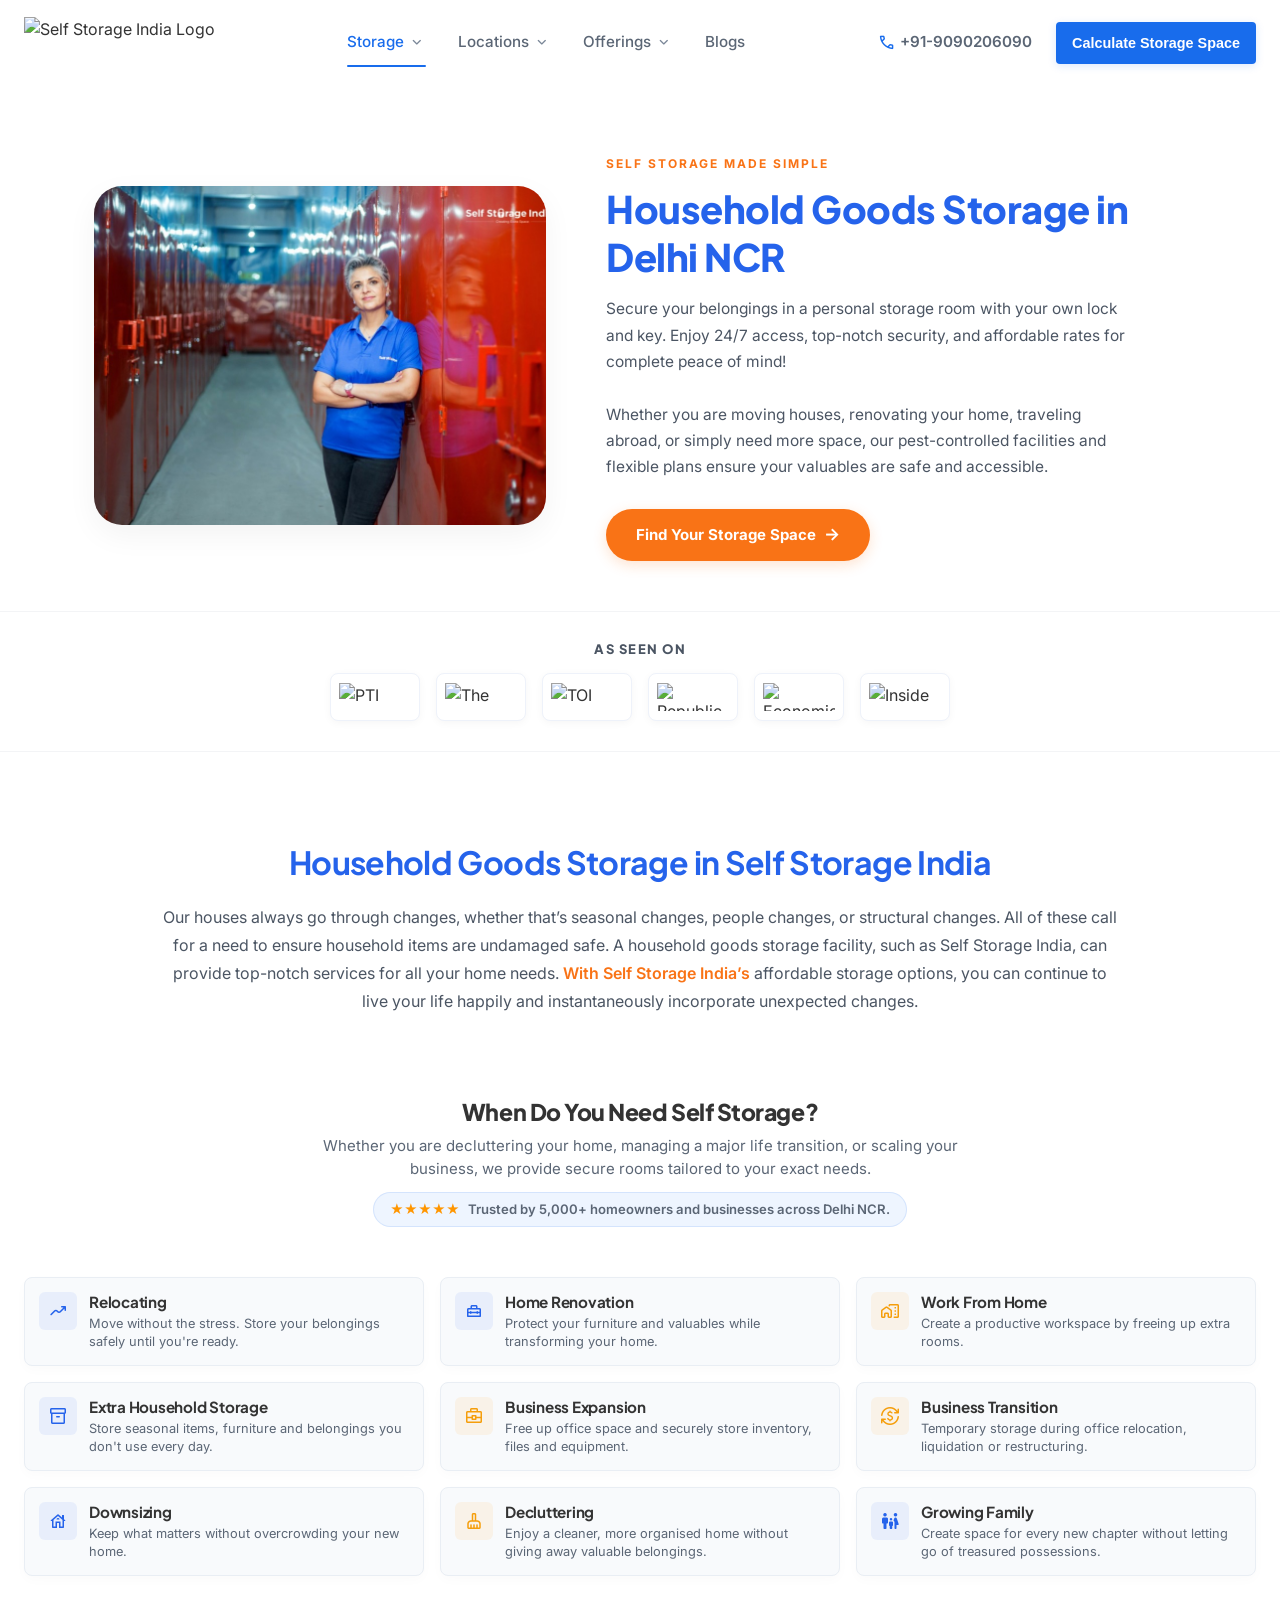
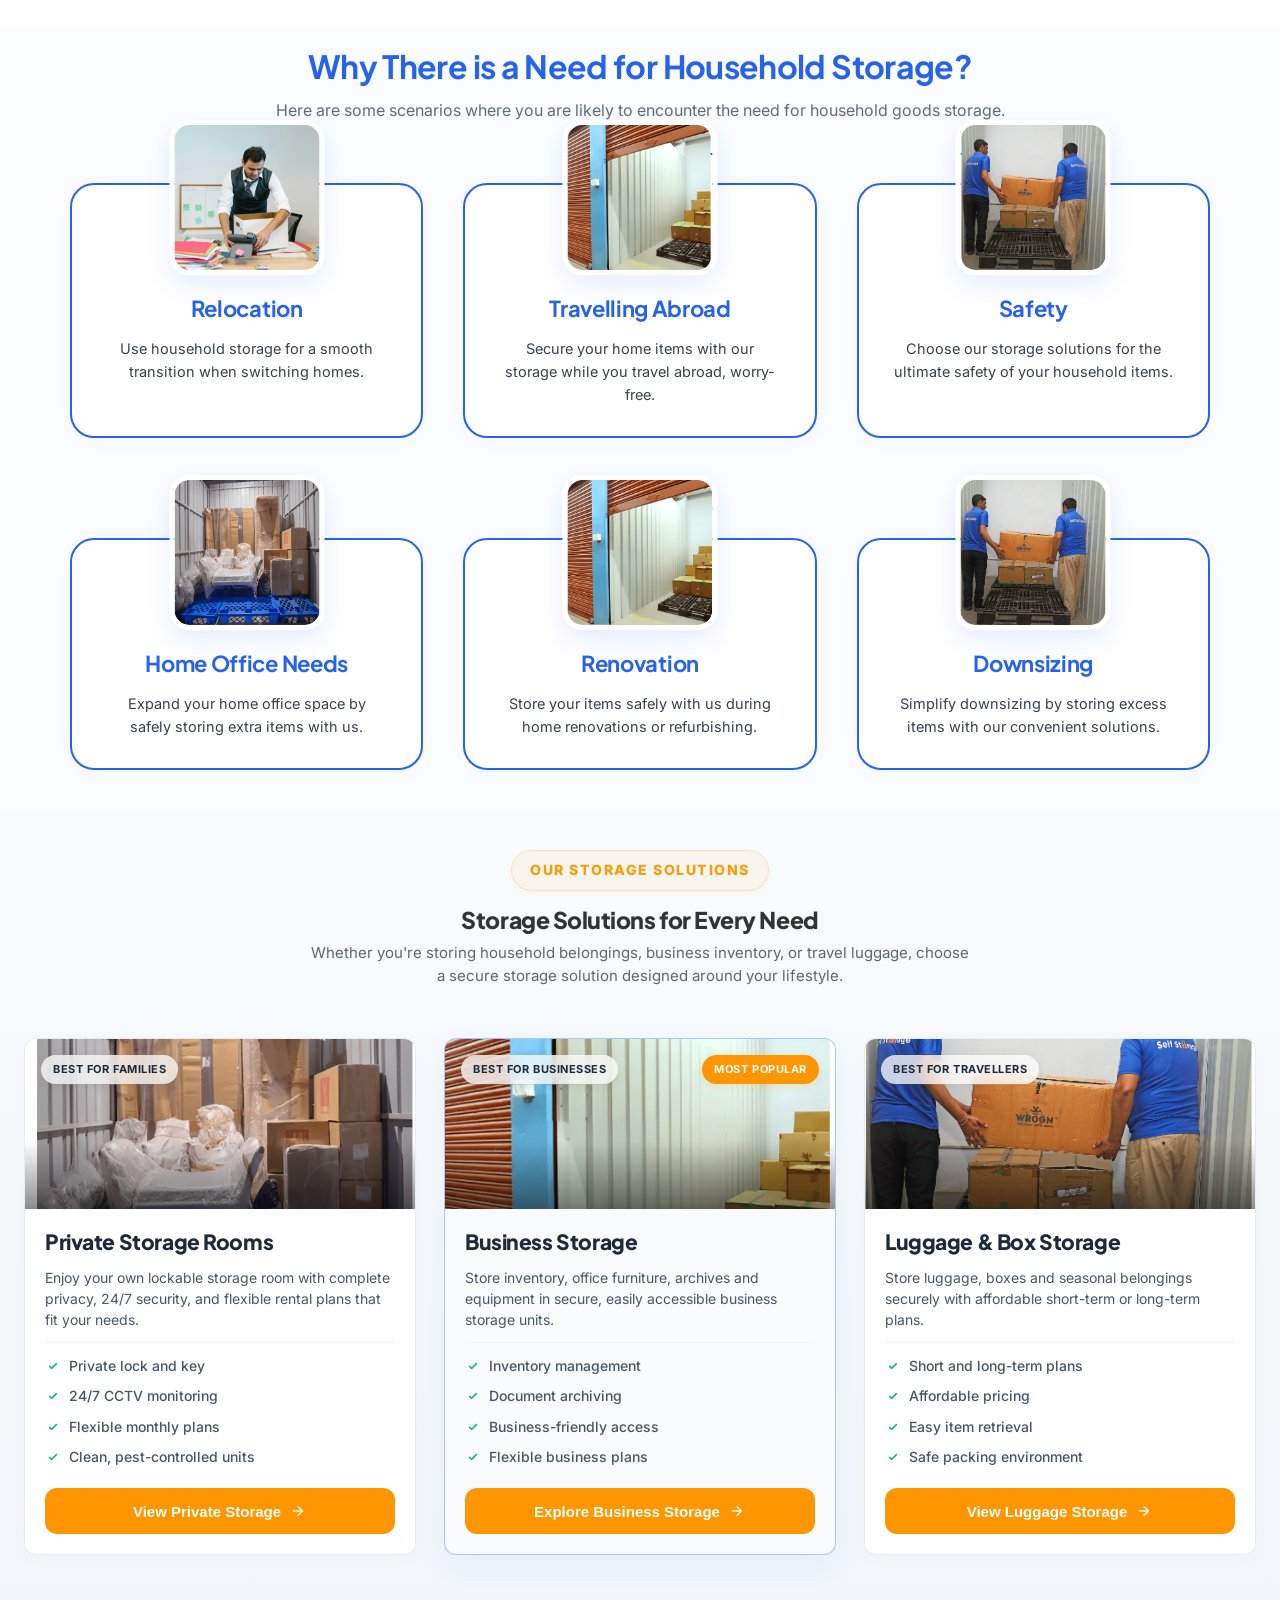
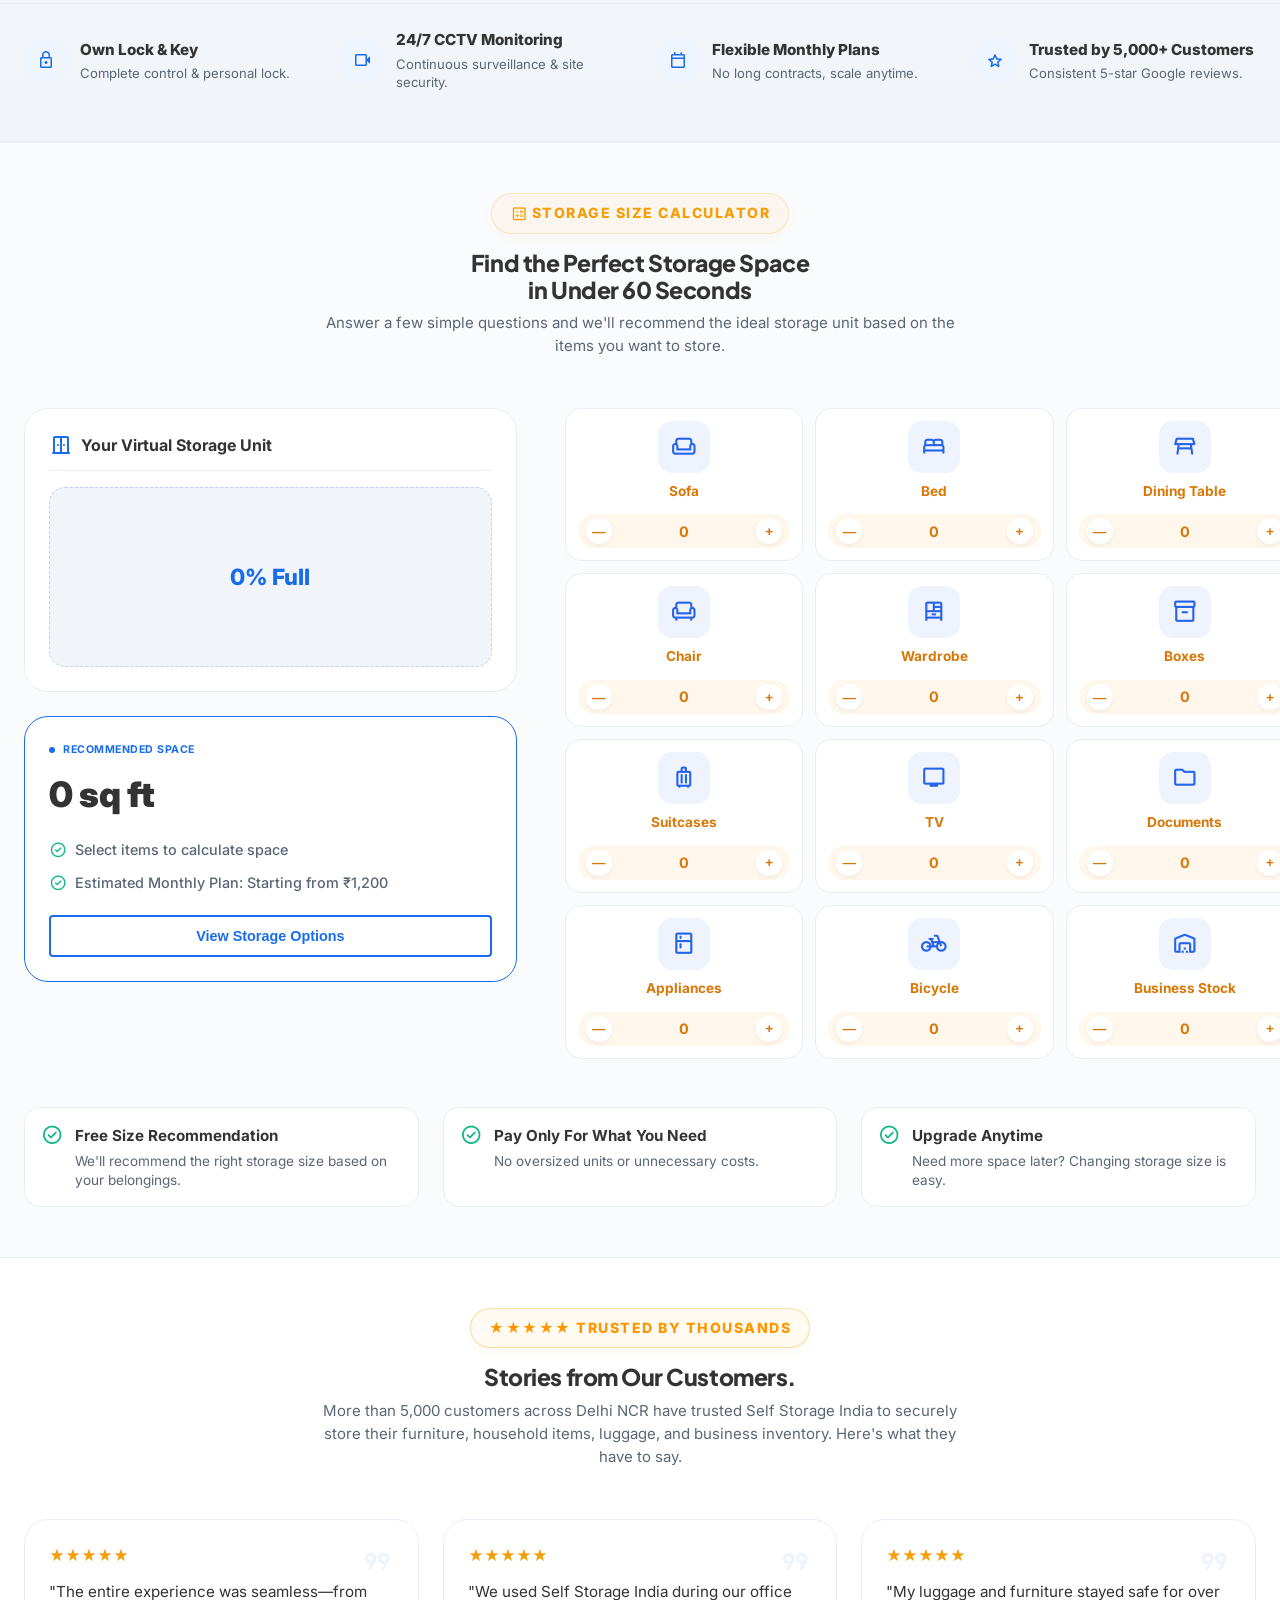
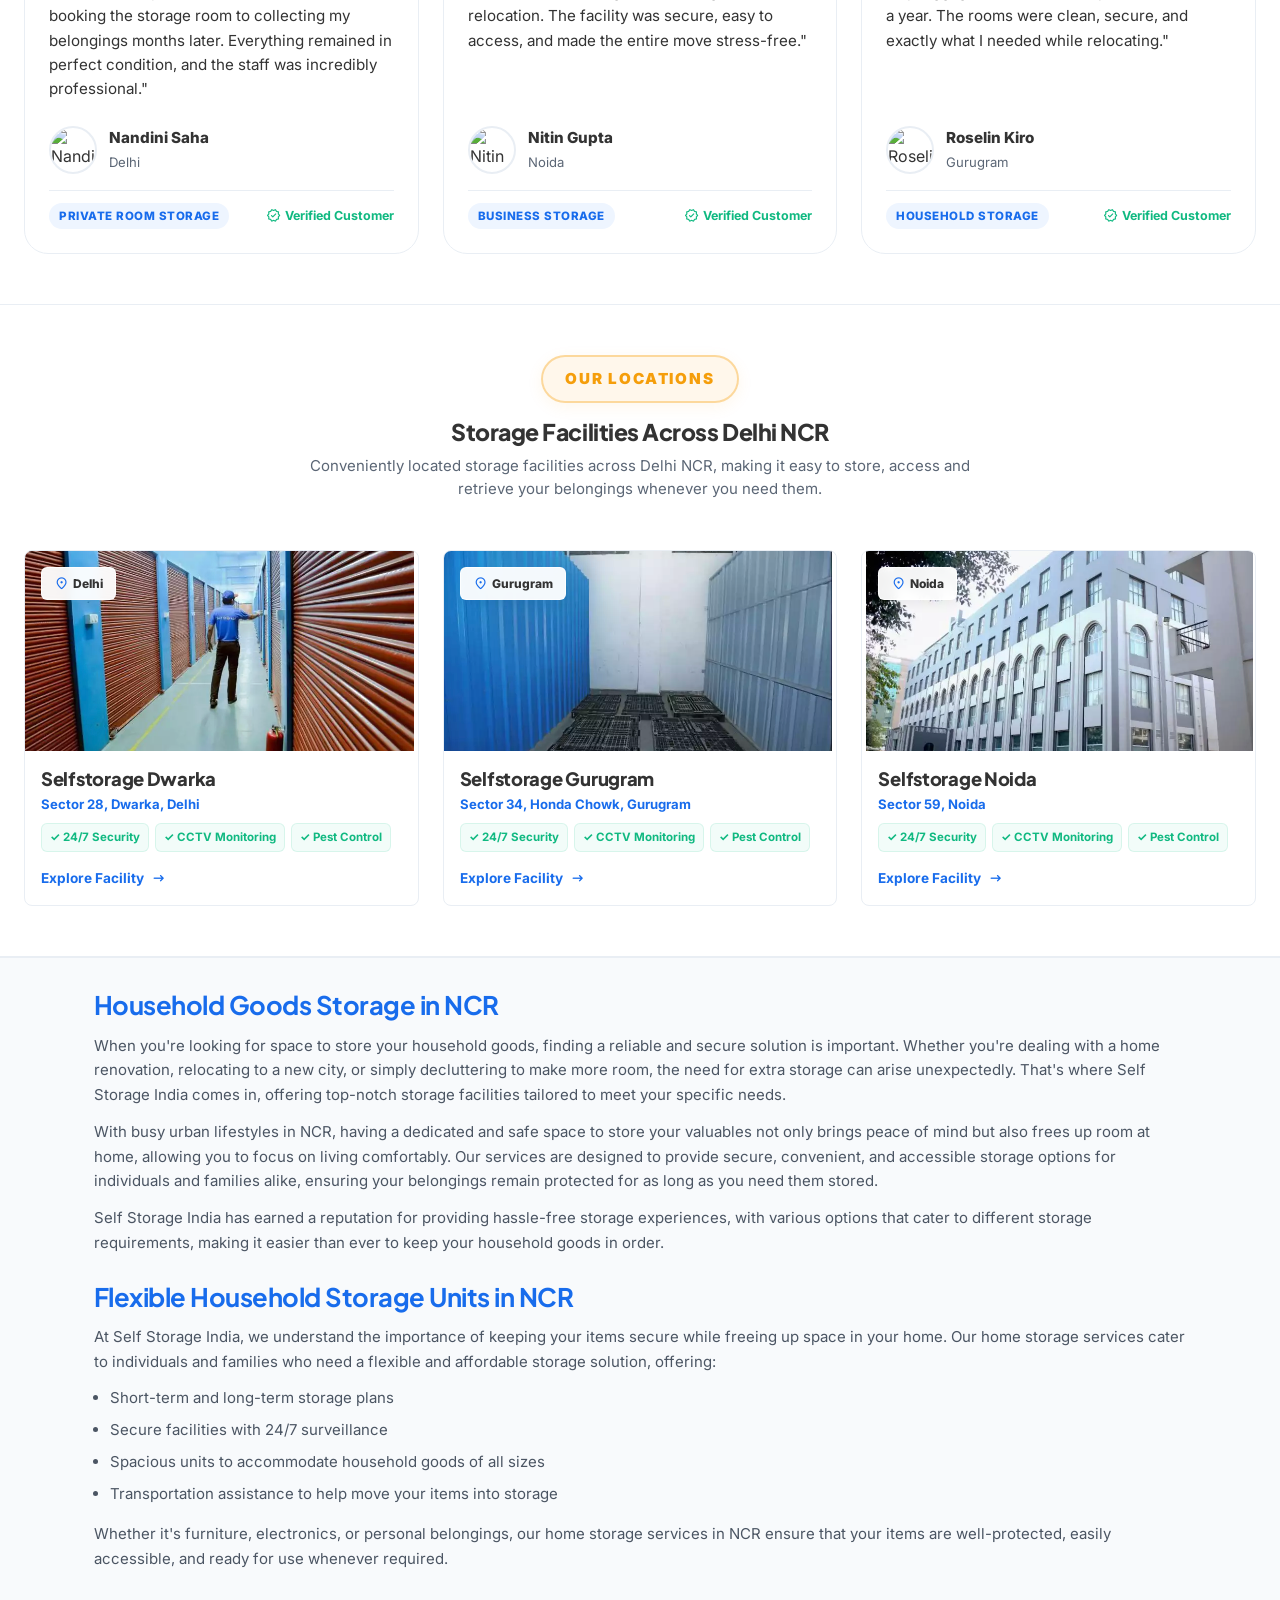
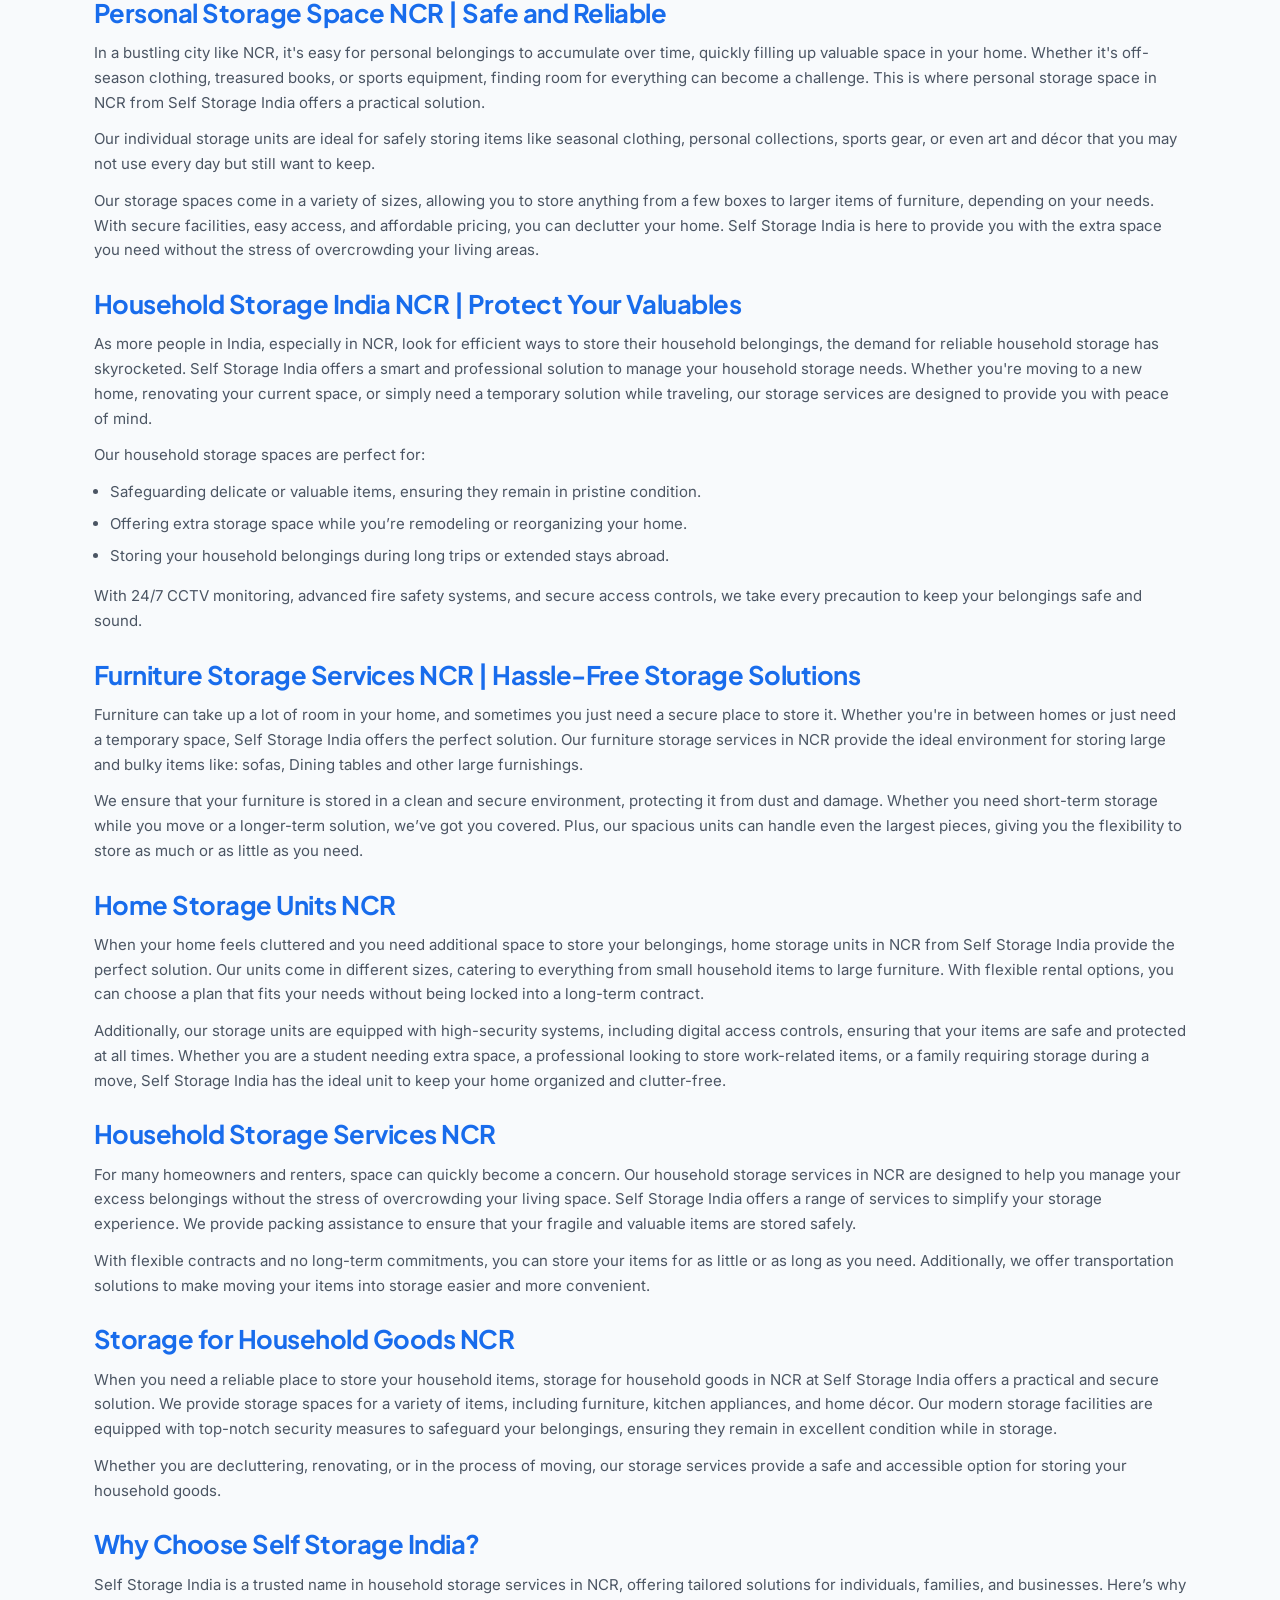
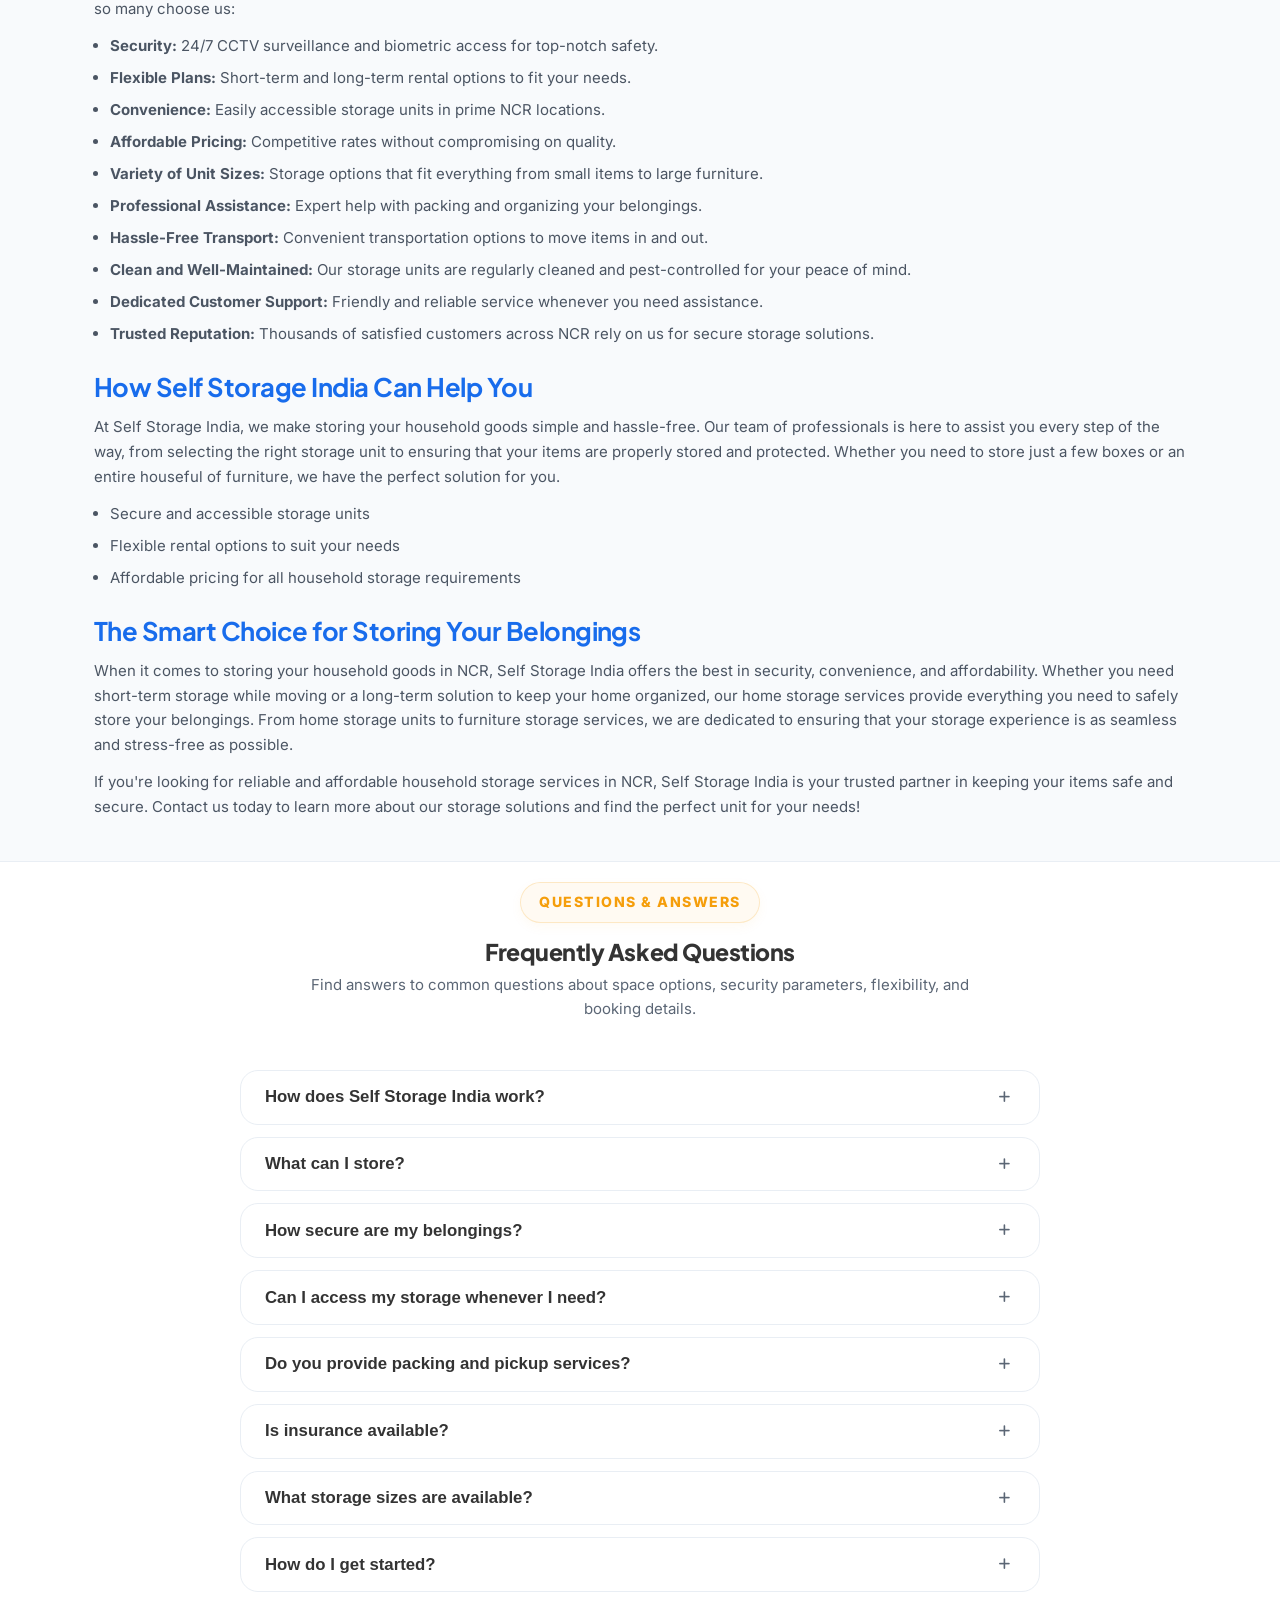
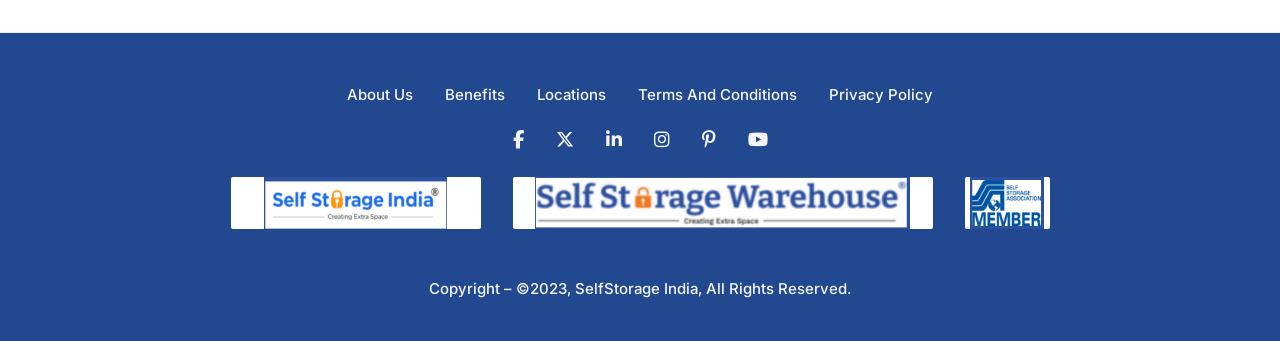
==== index.html @ 74f5bfae "feat: add When Do You Need Self Storage section above Why There is a Need for Household Storage on i" ====
<!DOCTYPE html>
<html lang="en">
<head>
    <meta charset="UTF-8">
    <meta name="viewport" content="width=device-width, initial-scale=1.0">
    <title>Self Storage India – Secure Self Storage Rooms in Delhi NCR</title>
    <!-- Fonts pairing: Plus Jakarta Sans (Headings) & Inter (Body UI) -->
    <link rel="preconnect" href="https://fonts.googleapis.com">
    <link rel="preconnect" href="https://fonts.gstatic.com" crossorigin>
    <link href="https://fonts.googleapis.com/css2?family=Plus+Jakarta+Sans:wght@500;600;700;800&family=Inter:wght@400;500;600;700&display=swap" rel="stylesheet">
    <link rel="stylesheet" href="https://fonts.googleapis.com/css2?family=Material+Symbols+Rounded:opsz,wght,FILL,GRAD@20..48,100..700,0..1,-50..200" />
    <link rel="stylesheet" href="styles.css?v=1.2">
    <!-- Font Awesome CDN for footer social icons -->
    <link rel="stylesheet" href="https://cdnjs.cloudflare.com/ajax/libs/font-awesome/6.5.2/css/all.min.css" />
</head>
<body class="light-theme">
    <!-- Navigation Bar -->
    <header class="navbar" id="navbar">
        <div class="nav-container">
            <!-- Brand Logo -->
            <a href="index.html" class="brand-logo">
                <img src="https://selfstorageindia.com/wp-content/uploads/2025/07/Self-Storage-India-Logo.png" alt="Self Storage India Logo" class="brand-logo-img">
            </a>

            <!-- Central Nav Links -->
            <nav class="nav-links">
                <!-- Storage Dropdown -->
                <div class="nav-item-dropdown">
                    <a href="#" class="nav-link active">Storage <span class="material-symbols-rounded dropdown-arrow">keyboard_arrow_down</span></a>
                    <div class="dropdown-menu shadow-md">
                        <a href="household-goods-storage.html" class="dropdown-item">
                            <span class="material-symbols-rounded dropdown-icon">home</span>
                            <div class="dropdown-info">
                                <h6>For Home</h6>
                                <p>Store household items & furniture</p>
                            </div>
                        </a>
                        <a href="business-storage.html" class="dropdown-item">
                            <span class="material-symbols-rounded dropdown-icon">business</span>
                            <div class="dropdown-info">
                                <h6>For Business</h6>
                                <p>Corporate archiving & inventory</p>
                            </div>
                        </a>
                    </div>
                </div>

                <!-- Locations Dropdown -->
                <div class="nav-item-dropdown">
                    <a href="#" class="nav-link">Locations <span class="material-symbols-rounded dropdown-arrow">keyboard_arrow_down</span></a>
                    <div class="dropdown-menu shadow-md">
                        <a href="self-storage-gurugram.html" class="dropdown-item">
                            <span class="material-symbols-rounded dropdown-icon">location_on</span>
                            <div class="dropdown-info">
                                <h6>Gurugram</h6>
                                <p>Sector 34, Honda Chowk</p>
                            </div>
                        </a>
                        <a href="self-storage-delhi.html" class="dropdown-item">
                            <span class="material-symbols-rounded dropdown-icon">location_on</span>
                            <div class="dropdown-info">
                                <h6>Delhi</h6>
                                <p>Sector 28, Dwarka</p>
                            </div>
                        </a>
                        <a href="self-storage-noida.html" class="dropdown-item">
                            <span class="material-symbols-rounded dropdown-icon">location_on</span>
                            <div class="dropdown-info">
                                <h6>Noida</h6>
                                <p>Sector 59, Noida</p>
                            </div>
                        </a>
                    </div>
                </div>

                <!-- Offerings Dropdown -->
                <div class="nav-item-dropdown">
                    <a href="#" class="nav-link">Offerings <span class="material-symbols-rounded dropdown-arrow">keyboard_arrow_down</span></a>
                    <div class="dropdown-menu shadow-md">
                        <a href="offering-private-rooms.html" class="dropdown-item">
                            <span class="material-symbols-rounded dropdown-icon">meeting_room</span>
                            <div class="dropdown-info">
                                <h6>Private Rooms</h6>
                                <p>Lockable modular space units</p>
                            </div>
                        </a>
                        <a href="#" class="dropdown-item">
                            <span class="material-symbols-rounded dropdown-icon">package_2</span>
                            <div class="dropdown-info">
                                <h6>Box Storage</h6>
                                <p>Small items & document files</p>
                            </div>
                        </a>
                        <a href="#" class="dropdown-item">
                            <span class="material-symbols-rounded dropdown-icon">luggage</span>
                            <div class="dropdown-info">
                                <h6>Luggage Storage</h6>
                                <p>Travelers & transient luggage</p>
                            </div>
                        </a>
                    </div>
                </div>
                
                <a href="https://selfstorageindia.com/blog/" class="nav-link">Blogs</a>
            </nav>

            <!-- Actions & CTA -->
            <div class="nav-actions">
                <a href="tel:+919090206090" class="phone-link">
                    <span class="material-symbols-rounded">call</span>
                    +91-9090206090
                </a>
                <button class="btn btn-primary" onclick="openQuoteModal()">Calculate Storage Space</button>
            </div>
        </div>
    </header>

    <main style="padding-top: 100px;">
        <!-- ==========================================
             SCOPED SELF-STORAGE HOMEPAGE SECTION (FOR HOME)
             ========================================== -->
        <div class="self-storage-homepage-section">
            <style>
                /* Scoped styles strictly matching prompt specifications */
                .self-storage-homepage-section {
                    background-color: #ffffff;
                    padding: 50px 0;
                    width: 100%;
                    box-sizing: border-box;
                    font-family: 'Inter', -apple-system, BlinkMacSystemFont, "Segoe UI", Roboto, sans-serif;
                }

                .self-storage-homepage-section * {
                    box-sizing: border-box;
                }

                .self-storage-homepage-section__hero {
                    max-width: 1140px;
                    margin: 0 auto;
                    padding: 0 24px;
                    display: flex;
                    flex-direction: row-reverse; /* Swap image to left, content to right */
                    align-items: center;
                    justify-content: space-between;
                    gap: 60px;
                }

                .self-storage-homepage-section__content {
                    flex: 1 1 52%;
                    max-width: 580px;
                    text-align: left;
                }

                .self-storage-homepage-section__eyebrow {
                    display: inline-block;
                    font-size: 12px;
                    font-weight: 700;
                    color: #F97316; /* Brand Orange */
                    letter-spacing: 2px;
                    text-transform: uppercase;
                    margin-bottom: 12px;
                }

                .self-storage-homepage-section__title {
                    font-size: 38px;
                    font-weight: 800;
                    color: #2563EB; /* Brand Primary Blue */
                    margin: 0 0 16px;
                    line-height: 1.25;
                    letter-spacing: -0.5px;
                }

                .self-storage-homepage-section__text {
                    font-size: 15.5px;
                    color: #4b5563;
                    line-height: 1.7;
                    margin: 0 0 28px;
                    max-width: 520px;
                }

                .self-storage-homepage-section__cta {
                    display: inline-flex;
                    align-items: center;
                    background-color: #F97316;
                    color: #ffffff;
                    font-weight: 700;
                    font-size: 15px;
                    padding: 14px 30px;
                    border-radius: 30px;
                    text-decoration: none;
                    box-shadow: 0 4px 14px rgba(249, 115, 22, 0.2);
                    transition: all 0.3s cubic-bezier(0.25, 0.8, 0.25, 1);
                }

                .self-storage-homepage-section__cta:hover {
                    background-color: #e0610d;
                    transform: translateY(-3px);
                    box-shadow: 0 8px 20px rgba(249, 115, 22, 0.3);
                }

                .self-storage-homepage-section__cta-arrow {
                    margin-left: 8px;
                    transition: transform 0.3s ease;
                    font-size: 17px;
                    line-height: 1;
                }

                .self-storage-homepage-section__cta:hover .self-storage-homepage-section__cta-arrow {
                    transform: translateX(4px);
                }

                .self-storage-homepage-section__image-container {
                    flex: 1 1 40%;
                    max-width: 460px;
                    border-radius: 28px;
                    overflow: hidden;
                    box-shadow: 0 10px 30px rgba(0, 0, 0, 0.05);
                }

                .self-storage-homepage-section__image {
                    width: 100%;
                    height: auto;
                    aspect-ratio: 4 / 3;
                    object-fit: cover;
                    display: block;
                    transition: transform 0.5s cubic-bezier(0.25, 0.8, 0.25, 1);
                }

                .self-storage-homepage-section__image-container:hover .self-storage-homepage-section__image {
                    transform: scale(1.03);
                }

                /* Media strip */
                .self-storage-homepage-section__media {
                    background-color: #ffffff;
                    border-top: 1px solid #f3f4f6;
                    border-bottom: 1px solid #f3f4f6;
                    padding: 30px 24px;
                    margin-top: 50px;
                    width: 100%;
                }

                .self-storage-homepage-section__media-container {
                    max-width: 1240px;
                    margin: 0 auto;
                    display: flex;
                    flex-direction: column;
                    align-items: center;
                    justify-content: center;
                    gap: 16px;
                }

                .self-storage-homepage-section__media-label {
                    font-size: 13px;
                    font-weight: 800;
                    color: #4b5563;
                    margin: 0;
                    text-transform: uppercase;
                    letter-spacing: 1.5px;
                }

                .ssi-private-trust-logo {
                  display: inline-flex;
                  align-items: center;
                  justify-content: center;
                  background-color: #ffffff;
                  border: 1.5px solid #eef2fa;
                  border-radius: 8px;
                  width: 90px;
                  height: 48px;
                  cursor: default;
                  transition: transform 0.2s ease;
                  box-shadow: 0 2px 8px rgba(0, 0, 0, 0.04);
                  flex-shrink: 0;
                }

                .ssi-private-trust-logo:hover {
                  transform: scale(1.05);
                }

                .ssi-private-trust-logo img {
                    max-height: 28px;
                    max-width: 82%;
                    object-fit: contain;
                    display: block;
                }

                .self-storage-homepage-section__logos {
                    display: flex;
                    align-items: center;
                    justify-content: center;
                    gap: 16px;
                    flex-wrap: wrap;
                }

                /* Responsive design */
                @media (max-width: 1024px) {
                    .self-storage-homepage-section__hero {
                        gap: 40px;
                    }
                    .self-storage-homepage-section__title {
                        font-size: 36px;
                    }
                    .self-storage-homepage-section__media-container {
                        flex-direction: column;
                        align-items: flex-start;
                        gap: 24px;
                    }
                    .self-storage-homepage-section__logos {
                        width: 100%;
                        justify-content: flex-start;
                        overflow-x: auto;
                        padding-bottom: 10px;
                        gap: 40px;
                        -webkit-overflow-scrolling: touch;
                    }
                    .self-storage-homepage-section__logo {
                        flex-shrink: 0;
                    }
                }

                @media (max-width: 768px) {
                    .self-storage-homepage-section {
                        padding: 50px 0;
                    }
                    .self-storage-homepage-section__hero {
                        flex-direction: column;
                        text-align: center;
                        gap: 40px;
                    }
                    .self-storage-homepage-section__content {
                        flex: 1 1 100%;
                        text-align: center;
                    }
                    .self-storage-homepage-section__text {
                        margin-left: auto;
                        margin-right: auto;
                    }
                    .self-storage-homepage-section__image-container {
                        flex: 1 1 100%;
                        width: 100%;
                        max-width: 480px;
                        margin: 0 auto;
                    }
                }
            </style>

            <div class="self-storage-homepage-section__hero">
                <!-- LEFT COLUMN: CONTENT -->
                <div class="self-storage-homepage-section__content">
                    <span class="self-storage-homepage-section__eyebrow">SELF STORAGE MADE SIMPLE</span>
                    <h1 class="self-storage-homepage-section__title">Household Goods Storage in Delhi NCR</h1>
                    <p class="self-storage-homepage-section__text">
                        Secure your belongings in a personal storage room with your own lock and key. Enjoy 24/7 access, top-notch security, and affordable rates for complete peace of mind!<br><br>
                        Whether you are moving houses, renovating your home, traveling abroad, or simply need more space, our pest-controlled facilities and flexible plans ensure your valuables are safe and accessible.
                    </p>
                    <a href="index.html#calculator" class="self-storage-homepage-section__cta">
                        Find Your Storage Space <span class="self-storage-homepage-section__cta-arrow">→</span>
                    </a>
                </div>

                <!-- RIGHT COLUMN: IMAGE -->
                <div class="self-storage-homepage-section__image-container">
                    <img src="images/storage-facility.jpg" alt="Secure, premium self storage facility showing clean private storage units" class="self-storage-homepage-section__image">
                </div>
            </div>

            <!-- MEDIA / TRUST STRIP -->
            <div class="self-storage-homepage-section__media">
                <div class="self-storage-homepage-section__media-container">
                    <h2 class="self-storage-homepage-section__media-label">As seen on</h2>
                    <div class="self-storage-homepage-section__logos">
                        
                        <!-- PTI LOGO -->
                        <span class="ssi-private-trust-logo pti" title="Press Trust of India">
                            <img src="https://selfstorageindia.com/wp-content/uploads/2024/09/ptinews.jpeg" alt="PTI Logo">
                        </span>
                        
                        <!-- THE WEEK LOGO -->
                        <span class="ssi-private-trust-logo theweek" title="The Week Live">
                            <img src="https://selfstorageindia.com/wp-content/uploads/2024/09/The-Week-Logo-300x300.png" alt="The Week Logo">
                        </span>
                        
                        <!-- TOI LOGO -->
                        <span class="ssi-private-trust-logo toi" title="Times of India">
                            <img src="https://selfstorageindia.com/wp-content/uploads/2024/09/TOI-Logo-300x300.png" alt="TOI Logo">
                        </span>
                        
                        <!-- REPUBLIC LOGO -->
                        <span class="ssi-private-trust-logo republic" title="Republic World">
                            <img src="https://selfstorageindia.com/wp-content/uploads/2024/09/Radiusplus-Logo.png" alt="Republic R+ Logo">
                        </span>
                        
                        <!-- ET LOGO -->
                        <span class="ssi-private-trust-logo et" title="The Economic Times">
                            <img src="https://selfstorageindia.com/wp-content/uploads/2024/09/ET-Logo.png" alt="Economic Times Logo">
                        </span>
                        
                        <!-- ISS LOGO -->
                        <span class="ssi-private-trust-logo iss" title="Inside Self Storage">
                            <img src="https://selfstorageindia.com/wp-content/uploads/2024/09/ISS-Logo.png" alt="Inside Self Storage Logo">
                        </span>

                    </div>
                </div>
            </div>
        </div>

        <!-- ==========================================
             SECTION 3 — HOUSEHOLD STORAGE INTRO
             ========================================== -->
        <section class="household-intro">
            <style>
                .household-intro {
                    background-color: #ffffff;
                    padding: 40px 0 10px;
                    width: 100%;
                    box-sizing: border-box;
                }
                .household-intro__container {
                    max-width: 1140px;
                    margin: 0 auto;
                    padding: 0 24px;
                }
                .household-intro__heading {
                    font-family: 'Plus Jakarta Sans', -apple-system, BlinkMacSystemFont, "Segoe UI", Roboto, sans-serif;
                    font-size: 32px;
                    font-weight: 700;
                    color: #2563EB;
                    line-height: 1.3;
                    margin-bottom: 20px;
                    text-align: center;
                }
                .household-intro__text {
                    font-size: 16px;
                    color: #4b5563;
                    line-height: 1.75;
                    margin: 0 auto 20px;
                    text-align: center;
                    max-width: 960px;
                }
                .household-intro__text a {
                    color: #F97316;
                    text-decoration: none;
                    font-weight: 600;
                }
                .household-intro__text a:hover {
                    text-decoration: underline;
                }
            </style>
            <div class="household-intro__container">
                <h2 class="household-intro__heading">Household Goods Storage in Self Storage India</h2>
                <p class="household-intro__text">
                    Our houses always go through changes, whether that’s seasonal changes, people changes, or structural changes. All of these call for a need to ensure household items are undamaged safe. A household goods storage facility, such as Self Storage India, can provide top-notch services for all your home needs. <a href="index.html">With Self Storage India’s</a> affordable storage options, you can continue to live your life happily and instantaneously incorporate unexpected changes.
                </p>
            </div>
        </section>

        <!-- When Self Storage Makes Sense Section -->
        <section id="services" class="sense-section">
            <div class="container">
                <div class="section-header-centered">
                    <h2>When Do You Need Self Storage?</h2>
                    <p>Whether you are decluttering your home, managing a major life transition, or scaling your business, we provide secure rooms tailored to your exact needs.</p>
                    
                    <!-- Elegant Statistic Badge -->
                    <div class="stat-badge-wrapper">
                        <span class="stat-badge">
                            <span class="stars">★★★★★</span> Trusted by 5,000+ homeowners and businesses across Delhi NCR.
                        </span>
                    </div>
                </div>

                <div class="sense-grid">
                    <!-- Card 1: Relocating -->
                    <div class="sense-card shadow-sm" data-category="home">
                        <div class="sense-icon-box theme-blue">
                            <span class="material-symbols-rounded">moving</span>
                        </div>
                        <div class="sense-card-content">
                            <h3>Relocating</h3>
                            <p>Move without the stress. Store your belongings safely until you're ready.</p>
                        </div>
                    </div>

                    <!-- Card 2: Home Renovation -->
                    <div class="sense-card shadow-sm" data-category="home">
                        <div class="sense-icon-box theme-blue">
                            <span class="material-symbols-rounded">home_repair_service</span>
                        </div>
                        <div class="sense-card-content">
                            <h3>Home Renovation</h3>
                            <p>Protect your furniture and valuables while transforming your home.</p>
                        </div>
                    </div>

                    <!-- Card 3: Work From Home -->
                    <div class="sense-card shadow-sm" data-category="lifestyle">
                        <div class="sense-icon-box theme-orange">
                            <span class="material-symbols-rounded">home_work</span>
                        </div>
                        <div class="sense-card-content">
                            <h3>Work From Home</h3>
                            <p>Create a productive workspace by freeing up extra rooms.</p>
                        </div>
                    </div>

                    <!-- Card 4: Extra Household Storage -->
                    <div class="sense-card shadow-sm" data-category="home">
                        <div class="sense-icon-box theme-blue">
                            <span class="material-symbols-rounded">inventory_2</span>
                        </div>
                        <div class="sense-card-content">
                            <h3>Extra Household Storage</h3>
                            <p>Store seasonal items, furniture and belongings you don't use every day.</p>
                        </div>
                    </div>

                    <!-- Card 5: Business Expansion -->
                    <div class="sense-card shadow-sm" data-category="business">
                        <div class="sense-icon-box theme-orange">
                            <span class="material-symbols-rounded">business_center</span>
                        </div>
                        <div class="sense-card-content">
                            <h3>Business Expansion</h3>
                            <p>Free up office space and securely store inventory, files and equipment.</p>
                        </div>
                    </div>

                    <!-- Card 6: Business Transition -->
                    <div class="sense-card shadow-sm" data-category="business">
                        <div class="sense-icon-box theme-orange">
                            <span class="material-symbols-rounded">currency_exchange</span>
                        </div>
                        <div class="sense-card-content">
                            <h3>Business Transition</h3>
                            <p>Temporary storage during office relocation, liquidation or restructuring.</p>
                        </div>
                    </div>

                    <!-- Card 7: Downsizing -->
                    <div class="sense-card shadow-sm" data-category="lifestyle">
                        <div class="sense-icon-box theme-blue">
                            <span class="material-symbols-rounded">house</span>
                        </div>
                        <div class="sense-card-content">
                            <h3>Downsizing</h3>
                            <p>Keep what matters without overcrowding your new home.</p>
                        </div>
                    </div>

                    <!-- Card 8: Decluttering -->
                    <div class="sense-card shadow-sm" data-category="lifestyle">
                        <div class="sense-icon-box theme-orange">
                            <span class="material-symbols-rounded">cleaning_services</span>
                        </div>
                        <div class="sense-card-content">
                            <h3>Decluttering</h3>
                            <p>Enjoy a cleaner, more organised home without giving away valuable belongings.</p>
                        </div>
                    </div>

                    <!-- Card 9: Growing Family -->
                    <div class="sense-card shadow-sm" data-category="lifestyle">
                        <div class="sense-icon-box theme-blue">
                            <span class="material-symbols-rounded">family_restroom</span>
                        </div>
                        <div class="sense-card-content">
                            <h3>Growing Family</h3>
                            <p>Create space for every new chapter without letting go of treasured possessions.</p>
                        </div>
                    </div>
                </div>
            </div>
        </section>

        <!-- ==========================================
             SECTION 4 — WHY THERE IS A NEED FOR HOUSEHOLD STORAGE
             ========================================== -->
        <section class="household-need">
            <style>
                .household-need {
                    background-color: #FAFCFF;
                    padding: 20px 24px 40px;
                    width: 100%;
                    box-sizing: border-box;
                    font-family: 'Inter', sans-serif;
                }

                .household-need__container {
                    max-width: 1140px;
                    margin: 0 auto;
                }

                .household-need__header {
                    text-align: center;
                    margin-bottom: 60px;
                }

                .household-need__heading {
                    font-family: 'Plus Jakarta Sans', -apple-system, BlinkMacSystemFont, "Segoe UI", Roboto, sans-serif;
                    font-size: 32px;
                    font-weight: 700;
                    color: #2563EB;
                    line-height: 1.25;
                    margin-bottom: 12px;
                }

                .household-need__subtitle {
                    font-size: 16px;
                    color: #5f6c7b;
                    font-weight: 400;
                }

                .household-need__grid {
                    display: grid;
                    grid-template-columns: repeat(3, 1fr);
                    row-gap: 100px;
                    column-gap: 40px;
                    width: 100%;
                }

                .household-need__card {
                    position: relative;
                    background-color: #ffffff;
                    border: 2px solid #2563EB;
                    border-radius: 24px;
                    padding: 110px 24px 30px;
                    text-align: center;
                    box-sizing: border-box;
                    display: flex;
                    flex-direction: column;
                    align-items: center;
                    transition: all 0.35s cubic-bezier(0.25, 0.8, 0.25, 1);
                    box-shadow: 0 4px 20px rgba(37, 99, 235, 0.03);
                }

                .household-need__card:hover {
                    transform: translateY(-8px);
                    border-color: #F97316;
                    box-shadow: 0 20px 40px rgba(249, 115, 22, 0.12);
                }

                .household-need__img-box {
                    position: absolute;
                    top: -65px;
                    left: 50%;
                    transform: translateX(-50%);
                    width: 155px;
                    height: 155px;
                    border-radius: 20px;
                    overflow: hidden;
                    border: 5px solid #ffffff;
                    box-shadow: 0 10px 25px rgba(37, 99, 235, 0.12);
                    transition: all 0.35s cubic-bezier(0.25, 0.8, 0.25, 1);
                }

                .household-need__card:hover .household-need__img-box {
                    transform: translateX(-50%) translateY(-5px) scale(1.03);
                    box-shadow: 0 15px 30px rgba(249, 115, 22, 0.2);
                }

                .household-need__img-box img {
                    width: 100%;
                    height: 100%;
                    object-fit: cover;
                    display: block;
                }

                .household-need__card-title {
                    font-family: 'Plus Jakarta Sans', -apple-system, BlinkMacSystemFont, "Segoe UI", Roboto, sans-serif;
                    font-size: 22px;
                    font-weight: 700;
                    color: #2563EB;
                    margin-bottom: 14px;
                    transition: color 0.3s ease;
                }

                .household-need__card:hover .household-need__card-title {
                    color: #F97316;
                }

                .household-need__card-desc {
                    font-size: 14.5px;
                    color: #374151;
                    line-height: 1.6;
                    max-width: 280px;
                }

                @media (max-width: 1024px) {
                    .household-need__grid {
                        gap: 30px;
                    }
                    .household-need__card {
                        padding-top: 100px;
                    }
                    .household-need__img-box {
                        width: 135px;
                        height: 135px;
                        top: -55px;
                    }
                    .household-need__heading {
                        font-size: 30px;
                    }
                }

                @media (max-width: 768px) {
                    .household-need {
                        padding: 60px 20px;
                    }
                    .household-need__grid {
                        grid-template-columns: 1fr;
                        gap: 80px;
                        margin-top: 40px;
                    }
                    .household-need__header {
                        margin-bottom: 70px;
                    }
                }
            </style>

            <div class="household-need__container">
                <div class="household-need__header">
                    <h2 class="household-need__heading">Why There is a Need for Household Storage?</h2>
                    <p class="household-need__subtitle">Here are some scenarios where you are likely to encounter the need for household goods storage.</p>
                </div>

                <div class="household-need__grid">
                    <!-- CARD 1: RELOCATION -->
                    <div class="household-need__card">
                        <div class="household-need__img-box">
                            <img src="assets/scen_relocation.png" alt="Relocation scenario">
                        </div>
                        <h3 class="household-need__card-title">Relocation</h3>
                        <p class="household-need__card-desc">Use household storage for a smooth transition when switching homes.</p>
                    </div>

                    <!-- CARD 2: TRAVELLING ABROAD -->
                    <div class="household-need__card">
                        <div class="household-need__img-box">
                            <img src="assets/scen_travel.png" alt="Travelling Abroad scenario">
                        </div>
                        <h3 class="household-need__card-title">Travelling Abroad</h3>
                        <p class="household-need__card-desc">Secure your home items with our storage while you travel abroad, worry-free.</p>
                    </div>

                    <!-- CARD 3: SAFETY -->
                    <div class="household-need__card">
                        <div class="household-need__img-box">
                            <img src="assets/scen_safety.png" alt="Safety scenario">
                        </div>
                        <h3 class="household-need__card-title">Safety</h3>
                        <p class="household-need__card-desc">Choose our storage solutions for the ultimate safety of your household items.</p>
                    </div>

                    <!-- CARD 4: HOME OFFICE NEEDS -->
                    <div class="household-need__card">
                        <div class="household-need__img-box">
                            <img src="assets/scen_home_office.png" alt="Home Office Needs scenario">
                        </div>
                        <h3 class="household-need__card-title">Home Office Needs</h3>
                        <p class="household-need__card-desc">Expand your home office space by safely storing extra items with us.</p>
                    </div>

                    <!-- CARD 5: RENOVATION -->
                    <div class="household-need__card">
                        <div class="household-need__img-box">
                            <img src="assets/scen_renovation.png" alt="Renovation scenario">
                        </div>
                        <h3 class="household-need__card-title">Renovation</h3>
                        <p class="household-need__card-desc">Store your items safely with us during home renovations or refurbishing.</p>
                    </div>

                    <!-- CARD 6: DOWNSIZING -->
                    <div class="household-need__card">
                        <div class="household-need__img-box">
                            <img src="assets/scen_downsizing.png" alt="Downsizing scenario">
                        </div>
                        <h3 class="household-need__card-title">Downsizing</h3>
                        <p class="household-need__card-desc">Simplify downsizing by storing excess items with our convenient solutions.</p>
                    </div>
                </div>
            </div>
        </section>

        <!-- ==========================================
             SECTION 4.1 — OUR STORAGE SOLUTIONS
             ========================================== -->
        <!-- Our Offerings Section -->
        <section id="offerings" class="offerings-section">
            <div class="container">
                <div class="section-header-centered">
                    <span class="calc-tag">OUR STORAGE SOLUTIONS</span>
                    <h2>Storage Solutions for Every Need</h2>
                    <p>Whether you're storing household belongings, business inventory, or travel luggage, choose a secure storage solution designed around your lifestyle.</p>
                </div>

                <!-- 3 Premium Product Cards -->
                <div class="offerings-grid">
                    <!-- Card 1: Private Storage -->
                    <div class="offering-card" onclick="openQuoteModal()">
                        <div class="offering-image-container">
                            <img src="assets/home_storage_new.png" alt="Private Self Storage Rooms" class="offering-image">
                            <div class="offering-image-overlay"></div>
                            <span class="offering-badge">Best for Families</span>
                        </div>
                        <div class="offering-content">
                            <h3 class="offering-title">Private Storage Rooms</h3>
                            <p class="offering-desc">Enjoy your own lockable storage room with complete privacy, 24/7 security, and flexible rental plans that fit your needs.</p>
                            <div class="offering-divider"></div>
                            <ul class="offering-highlights">
                                <li><span class="material-symbols-rounded check-icon">check</span> Private lock and key</li>
                                <li><span class="material-symbols-rounded check-icon">check</span> 24/7 CCTV monitoring</li>
                                <li><span class="material-symbols-rounded check-icon">check</span> Flexible monthly plans</li>
                                <li><span class="material-symbols-rounded check-icon">check</span> Clean, pest-controlled units</li>
                            </ul>
                            <button class="btn btn-offering-primary">
                                View Private Storage <span class="material-symbols-rounded">arrow_forward</span>
                            </button>
                        </div>
                    </div>

                    <!-- Card 2: Business Storage (Featured) -->
                    <div class="offering-card featured-card" onclick="openQuoteModal()">
                        <div class="offering-image-container">
                            <img src="assets/business_storage_new.png" alt="Business Self Storage Solutions" class="offering-image">
                            <div class="offering-image-overlay"></div>
                            <span class="offering-badge">Best for Businesses</span>
                            <span class="offering-popular-badge">Most Popular</span>
                        </div>
                        <div class="offering-content">
                            <h3 class="offering-title">Business Storage</h3>
                            <p class="offering-desc">Store inventory, office furniture, archives and equipment in secure, easily accessible business storage units.</p>
                            <div class="offering-divider"></div>
                            <ul class="offering-highlights">
                                <li><span class="material-symbols-rounded check-icon">check</span> Inventory management</li>
                                <li><span class="material-symbols-rounded check-icon">check</span> Document archiving</li>
                                <li><span class="material-symbols-rounded check-icon">check</span> Business-friendly access</li>
                                <li><span class="material-symbols-rounded check-icon">check</span> Flexible business plans</li>
                            </ul>
                            <button class="btn btn-offering-primary">
                                Explore Business Storage <span class="material-symbols-rounded">arrow_forward</span>
                            </button>
                        </div>
                    </div>

                    <!-- Card 3: Luggage & Box Storage -->
                    <div class="offering-card" onclick="openQuoteModal()">
                        <div class="offering-image-container">
                            <img src="assets/luggage_storage_new.png" alt="Luggage and Box Storage Rooms" class="offering-image">
                            <div class="offering-image-overlay"></div>
                            <span class="offering-badge">Best for Travellers</span>
                        </div>
                        <div class="offering-content">
                            <h3 class="offering-title">Luggage & Box Storage</h3>
                            <p class="offering-desc">Store luggage, boxes and seasonal belongings securely with affordable short-term or long-term plans.</p>
                            <div class="offering-divider"></div>
                            <ul class="offering-highlights">
                                <li><span class="material-symbols-rounded check-icon">check</span> Short and long-term plans</li>
                                <li><span class="material-symbols-rounded check-icon">check</span> Affordable pricing</li>
                                <li><span class="material-symbols-rounded check-icon">check</span> Easy item retrieval</li>
                                <li><span class="material-symbols-rounded check-icon">check</span> Safe packing environment</li>
                            </ul>
                            <button class="btn btn-offering-primary">
                                View Luggage Storage <span class="material-symbols-rounded">arrow_forward</span>
                            </button>
                        </div>
                    </div>
                </div>

                <!-- Bottom Trust Strip (4 items) -->
                <div class="offerings-trust-strip">
                    <div class="trust-strip-item">
                        <div class="trust-icon-circle shadow-sm">
                            <span class="material-symbols-rounded">lock</span>
                        </div>
                        <div class="trust-text">
                            <h4>Own Lock & Key</h4>
                            <p>Complete control & personal lock.</p>
                        </div>
                    </div>
                    <div class="trust-strip-item">
                        <div class="trust-icon-circle shadow-sm">
                            <span class="material-symbols-rounded">videocam</span>
                        </div>
                        <div class="trust-text">
                            <h4>24/7 CCTV Monitoring</h4>
                            <p>Continuous surveillance & site security.</p>
                        </div>
                    </div>
                    <div class="trust-strip-item">
                        <div class="trust-icon-circle shadow-sm">
                            <span class="material-symbols-rounded">calendar_today</span>
                        </div>
                        <div class="trust-text">
                            <h4>Flexible Monthly Plans</h4>
                            <p>No long contracts, scale anytime.</p>
                        </div>
                    </div>
                    <div class="trust-strip-item">
                        <div class="trust-icon-circle shadow-sm">
                            <span class="material-symbols-rounded">star</span>
                        </div>
                        <div class="trust-text">
                            <h4>Trusted by 5,000+ Customers</h4>
                            <p>Consistent 5-star Google reviews.</p>
                        </div>
                    </div>
                </div>
            </div>
        </section>
<!-- ==========================================
             SECTION 4.2 — STORAGE CALCULATOR
             ========================================== -->
        <!-- Storage Calculator Section -->
        <section id="calculator" class="calc-section">
            <div class="container">
                <div class="section-header-centered">
                    <span class="calc-tag">
                        <span class="material-symbols-rounded" style="font-size: 1.15rem; margin-right: 4px; vertical-align: middle;">calculate</span>
                        Storage Size Calculator
                    </span>
                    <h2>Find the Perfect Storage Space<br>in Under 60 Seconds</h2>
                    <p>Answer a few simple questions and we'll recommend the ideal storage unit based on the items you want to store.</p>
                </div>

                <div class="calc-container">
                    <!-- Left Column: Illustrated Storage Unit (fills dynamically) -->
                    <div class="calc-visual-column">
                        <div class="storage-unit-box shadow-md">
                            <div class="unit-header">
                                <span class="material-symbols-rounded">door_sliding</span>
                                <h4>Your Virtual Storage Unit</h4>
                            </div>
                            <div class="unit-room-visual">
                                <!-- The fill overlays -->
                                <div class="unit-fill-progress" id="unit-fill"></div>
                                <div class="unit-fill-percentage" id="unit-fill-percent">0% Full</div>
                                <!-- Illustrated boxes that show up when items are added -->
                                <div class="unit-grid-items" id="unit-items-display"></div>
                            </div>
                        </div>

                        <!-- Live Result Card -->
                        <div class="live-result-card shadow-lg">
                            <div class="result-header">
                                <span class="badge-dot"></span>
                                <h5>Recommended Space</h5>
                            </div>
                            <div class="result-value" id="calc-result-size">0 sq ft</div>
                            <ul class="result-details">
                                <li>
                                    <span class="material-symbols-rounded check-icon">check_circle</span>
                                    <span id="calc-result-desc">Select items to calculate space</span>
                                </li>
                                <li>
                                    <span class="material-symbols-rounded check-icon">check_circle</span>
                                    <span id="calc-result-price">Estimated Monthly Plan: Starting from ₹1,200</span>
                                </li>
                            </ul>
                            <button class="btn btn-calc-transparent full-width" onclick="openQuoteModal()">View Storage Options</button>
                        </div>
                    </div>

                    <!-- Right Column: Interactive Item Grid -->
                    <div class="calc-items-column">
                        <div class="calc-items-grid">
                            <!-- Item 1: Sofa -->
                            <div class="calc-item-card" data-item="sofa" data-volume="15">
                                <div class="card-icon-title">
                                    <div class="calc-icon-box theme-blue">
                                        <span class="material-symbols-rounded">weekend</span>
                                    </div>
                                    <span>Sofa</span>
                                </div>
                                <div class="card-controls">
                                    <button class="control-btn minus" onclick="updateItemQty('sofa', -1)" aria-label="Decrease quantity">—</button>
                                    <span class="qty-display" id="qty-sofa">0</span>
                                    <button class="control-btn plus" onclick="updateItemQty('sofa', 1)" aria-label="Increase quantity">+</button>
                                </div>
                            </div>

                            <!-- Item 2: Bed -->
                            <div class="calc-item-card" data-item="bed" data-volume="20">
                                <div class="card-icon-title">
                                    <div class="calc-icon-box theme-blue">
                                        <span class="material-symbols-rounded">bed</span>
                                    </div>
                                    <span>Bed</span>
                                </div>
                                <div class="card-controls">
                                    <button class="control-btn minus" onclick="updateItemQty('bed', -1)" aria-label="Decrease quantity">—</button>
                                    <span class="qty-display" id="qty-bed">0</span>
                                    <button class="control-btn plus" onclick="updateItemQty('bed', 1)" aria-label="Increase quantity">+</button>
                                </div>
                            </div>

                            <!-- Item 3: Dining Table -->
                            <div class="calc-item-card" data-item="table" data-volume="10">
                                <div class="card-icon-title">
                                    <div class="calc-icon-box theme-blue">
                                        <span class="material-symbols-rounded">table_restaurant</span>
                                    </div>
                                    <span>Dining Table</span>
                                </div>
                                <div class="card-controls">
                                    <button class="control-btn minus" onclick="updateItemQty('table', -1)" aria-label="Decrease quantity">—</button>
                                    <span class="qty-display" id="qty-table">0</span>
                                    <button class="control-btn plus" onclick="updateItemQty('table', 1)" aria-label="Increase quantity">+</button>
                                </div>
                            </div>

                            <!-- Item 4: Chair -->
                            <div class="calc-item-card" data-item="chair" data-volume="3">
                                <div class="card-icon-title">
                                    <div class="calc-icon-box theme-blue">
                                        <span class="material-symbols-rounded">chair</span>
                                    </div>
                                    <span>Chair</span>
                                </div>
                                <div class="card-controls">
                                    <button class="control-btn minus" onclick="updateItemQty('chair', -1)" aria-label="Decrease quantity">—</button>
                                    <span class="qty-display" id="qty-chair">0</span>
                                    <button class="control-btn plus" onclick="updateItemQty('chair', 1)" aria-label="Increase quantity">+</button>
                                </div>
                            </div>

                            <!-- Item 5: Wardrobe -->
                            <div class="calc-item-card" data-item="wardrobe" data-volume="15">
                                <div class="card-icon-title">
                                    <div class="calc-icon-box theme-blue">
                                        <span class="material-symbols-rounded">dresser</span>
                                    </div>
                                    <span>Wardrobe</span>
                                </div>
                                <div class="card-controls">
                                    <button class="control-btn minus" onclick="updateItemQty('wardrobe', -1)" aria-label="Decrease quantity">—</button>
                                    <span class="qty-display" id="qty-wardrobe">0</span>
                                    <button class="control-btn plus" onclick="updateItemQty('wardrobe', 1)" aria-label="Increase quantity">+</button>
                                </div>
                            </div>

                            <!-- Item 6: Boxes -->
                            <div class="calc-item-card" data-item="boxes" data-volume="2">
                                <div class="card-icon-title">
                                    <div class="calc-icon-box theme-blue">
                                        <span class="material-symbols-rounded">inventory_2</span>
                                    </div>
                                    <span>Boxes</span>
                                </div>
                                <div class="card-controls">
                                    <button class="control-btn minus" onclick="updateItemQty('boxes', -1)" aria-label="Decrease quantity">—</button>
                                    <span class="qty-display" id="qty-boxes">0</span>
                                    <button class="control-btn plus" onclick="updateItemQty('boxes', 1)" aria-label="Increase quantity">+</button>
                                </div>
                            </div>

                            <!-- Item 7: Suitcases -->
                            <div class="calc-item-card" data-item="luggage" data-volume="3">
                                <div class="card-icon-title">
                                    <div class="calc-icon-box theme-blue">
                                        <span class="material-symbols-rounded">luggage</span>
                                    </div>
                                    <span>Suitcases</span>
                                </div>
                                <div class="card-controls">
                                    <button class="control-btn minus" onclick="updateItemQty('luggage', -1)" aria-label="Decrease quantity">—</button>
                                    <span class="qty-display" id="qty-luggage">0</span>
                                    <button class="control-btn plus" onclick="updateItemQty('luggage', 1)" aria-label="Increase quantity">+</button>
                                </div>
                            </div>

                            <!-- Item 8: TV -->
                            <div class="calc-item-card" data-item="tv" data-volume="4">
                                <div class="card-icon-title">
                                    <div class="calc-icon-box theme-blue">
                                        <span class="material-symbols-rounded">tv</span>
                                    </div>
                                    <span>TV</span>
                                </div>
                                <div class="card-controls">
                                    <button class="control-btn minus" onclick="updateItemQty('tv', -1)" aria-label="Decrease quantity">—</button>
                                    <span class="qty-display" id="qty-tv">0</span>
                                    <button class="control-btn plus" onclick="updateItemQty('tv', 1)" aria-label="Increase quantity">+</button>
                                </div>
                            </div>

                            <!-- Item 9: Documents -->
                            <div class="calc-item-card" data-item="folder" data-volume="1">
                                <div class="card-icon-title">
                                    <div class="calc-icon-box theme-blue">
                                        <span class="material-symbols-rounded">folder</span>
                                    </div>
                                    <span>Documents</span>
                                </div>
                                <div class="card-controls">
                                    <button class="control-btn minus" onclick="updateItemQty('folder', -1)" aria-label="Decrease quantity">—</button>
                                    <span class="qty-display" id="qty-folder">0</span>
                                    <button class="control-btn plus" onclick="updateItemQty('folder', 1)" aria-label="Increase quantity">+</button>
                                </div>
                            </div>

                            <!-- Item 10: Appliances -->
                            <div class="calc-item-card" data-item="appliances" data-volume="12">
                                <div class="card-icon-title">
                                    <div class="calc-icon-box theme-blue">
                                        <span class="material-symbols-rounded">kitchen</span>
                                    </div>
                                    <span>Appliances</span>
                                </div>
                                <div class="card-controls">
                                    <button class="control-btn minus" onclick="updateItemQty('appliances', -1)" aria-label="Decrease quantity">—</button>
                                    <span class="qty-display" id="qty-appliances">0</span>
                                    <button class="control-btn plus" onclick="updateItemQty('appliances', 1)" aria-label="Increase quantity">+</button>
                                </div>
                            </div>

                            <!-- Item 11: Bicycle -->
                            <div class="calc-item-card" data-item="bicycle" data-volume="8">
                                <div class="card-icon-title">
                                    <div class="calc-icon-box theme-blue">
                                        <span class="material-symbols-rounded">pedal_bike</span>
                                    </div>
                                    <span>Bicycle</span>
                                </div>
                                <div class="card-controls">
                                    <button class="control-btn minus" onclick="updateItemQty('bicycle', -1)" aria-label="Decrease quantity">—</button>
                                    <span class="qty-display" id="qty-bicycle">0</span>
                                    <button class="control-btn plus" onclick="updateItemQty('bicycle', 1)" aria-label="Increase quantity">+</button>
                                </div>
                            </div>

                            <!-- Item 12: Business Inventory -->
                            <div class="calc-item-card" data-item="inventory" data-volume="25">
                                <div class="card-icon-title">
                                    <div class="calc-icon-box theme-blue">
                                        <span class="material-symbols-rounded">warehouse</span>
                                    </div>
                                    <span>Business Stock</span>
                                </div>
                                <div class="card-controls">
                                    <button class="control-btn minus" onclick="updateItemQty('inventory', -1)" aria-label="Decrease quantity">—</button>
                                    <span class="qty-display" id="qty-inventory">0</span>
                                    <button class="control-btn plus" onclick="updateItemQty('inventory', 1)" aria-label="Increase quantity">+</button>
                                </div>
                            </div>
                        </div>
                    </div>
                </div>

                <!-- Trust Section / Reassurance Cards -->
                <div class="calc-trust-grid">
                    <div class="trust-card">
                        <span class="material-symbols-rounded">check_circle</span>
                        <div>
                            <h4>Free Size Recommendation</h4>
                            <p>We'll recommend the right storage size based on your belongings.</p>
                        </div>
                    </div>
                    <div class="trust-card">
                        <span class="material-symbols-rounded">check_circle</span>
                        <div>
                            <h4>Pay Only For What You Need</h4>
                            <p>No oversized units or unnecessary costs.</p>
                        </div>
                    </div>
                    <div class="trust-card">
                        <span class="material-symbols-rounded">check_circle</span>
                        <div>
                            <h4>Upgrade Anytime</h4>
                            <p>Need more space later? Changing storage size is easy.</p>
                        </div>
                    </div>
                </div>
            </div>
        </section>

        <!-- ==========================================
             SECTION 4.3 — TESTIMONIALS
             ========================================== -->
        <section id="testimonials" class="testimonials-section">
            <div class="container">
                <div class="section-header-centered">
                    <span class="calc-tag" style="color: var(--accent); border-color: rgba(245, 158, 11, 0.35);">★★★★★ TRUSTED BY THOUSANDS</span>
                    <h2>Stories from Our Customers.</h2>
                    <p>More than 5,000 customers across Delhi NCR have trusted Self Storage India to securely store their furniture, household items, luggage, and business inventory. Here's what they have to say.</p>
                </div>

                <!-- Testimonial Cards Carousel / Grid -->
                <div class="testimonials-grid">
                    <!-- Card 1: Nandini Saha -->
                    <div class="testimonial-card shadow-sm">
                        <span class="material-symbols-rounded quote-icon">format_quote</span>
                        <div class="rating-stars">★★★★★</div>
                        <p class="testimonial-text">"The entire experience was seamless—from booking the storage room to collecting my belongings months later. Everything remained in perfect condition, and the staff was incredibly professional."</p>
                        <div class="testimonial-profile">
                            <img src="https://images.unsplash.com/photo-1494790108377-be9c29b29330?w=150" alt="Nandini Saha" class="profile-img">
                            <div class="profile-info">
                                <h4>Nandini Saha</h4>
                                <p>Delhi</p>
                            </div>
                        </div>
                        <div class="testimonial-footer">
                            <span class="storage-badge">Private Room Storage</span>
                            <span class="verified-badge"><span class="material-symbols-rounded">verified</span> Verified Customer</span>
                        </div>
                    </div>

                    <!-- Card 2: Nitin Gupta -->
                    <div class="testimonial-card shadow-sm">
                        <span class="material-symbols-rounded quote-icon">format_quote</span>
                        <div class="rating-stars">★★★★★</div>
                        <p class="testimonial-text">"We used Self Storage India during our office relocation. The facility was secure, easy to access, and made the entire move stress-free."</p>
                        <div class="testimonial-profile">
                            <img src="https://images.unsplash.com/photo-1507003211169-0a1dd7228f2d?w=150" alt="Nitin Gupta" class="profile-img">
                            <div class="profile-info">
                                <h4>Nitin Gupta</h4>
                                <p>Noida</p>
                            </div>
                        </div>
                        <div class="testimonial-footer">
                            <span class="storage-badge">Business Storage</span>
                            <span class="verified-badge"><span class="material-symbols-rounded">verified</span> Verified Customer</span>
                        </div>
                    </div>

                    <!-- Card 3: Roselin Kiro -->
                    <div class="testimonial-card shadow-sm">
                        <span class="material-symbols-rounded quote-icon">format_quote</span>
                        <div class="rating-stars">★★★★★</div>
                        <p class="testimonial-text">"My luggage and furniture stayed safe for over a year. The rooms were clean, secure, and exactly what I needed while relocating."</p>
                        <div class="testimonial-profile">
                            <img src="https://images.unsplash.com/photo-1438761681033-6461ffad8d80?w=150" alt="Roselin Kiro" class="profile-img">
                            <div class="profile-info">
                                <h4>Roselin Kiro</h4>
                                <p>Gurugram</p>
                            </div>
                        </div>
                        <div class="testimonial-footer">
                            <span class="storage-badge">Household Storage</span>
                            <span class="verified-badge"><span class="material-symbols-rounded">verified</span> Verified Customer</span>
                        </div>
                    </div>
                </div>
            </div>
        </section>


        <!-- ==========================================
             SECTION 4.4 — OUR LOCATIONS
             ========================================== -->
        <section id="locations" class="locations-section">
            <div class="container">
                <div class="section-header-centered">
                    <span class="loc-tag-vibrant">OUR LOCATIONS</span>
                    <h2>Storage Facilities Across Delhi NCR</h2>
                    <p>Conveniently located storage facilities across Delhi NCR, making it easy to store, access and retrieve your belongings whenever you need them.</p>
                </div>

                <!-- 3 Location Cards -->
                <div class="locations-grid">
                    <!-- Location Card 1: Delhi -->
                    <div class="location-card shadow-sm" id="loc-card-delhi" onclick="openQuoteModal()">
                        <div class="loc-image-container">
                            <img src="assets/dwarka_storage.png" alt="Self Storage Delhi Dwarka Facility" class="loc-image">
                            <div class="loc-badge">
                                <span class="material-symbols-rounded">location_on</span>
                                <span>Delhi</span>
                            </div>
                        </div>
                        <div class="loc-details">
                            <h3>Selfstorage Dwarka</h3>
                            <p class="loc-address">Sector 28, Dwarka, Delhi</p>
                            <div class="loc-chips">
                                <span class="chip">✓ 24/7 Security</span>
                                <span class="chip">✓ CCTV Monitoring</span>
                                <span class="chip">✓ Pest Control</span>
                            </div>
                            <div class="loc-explore-link">
                                <span>Explore Facility</span>
                                <span class="material-symbols-rounded explore-arrow">arrow_right_alt</span>
                            </div>
                        </div>
                    </div>

                    <!-- Location Card 2: Gurugram -->
                    <div class="location-card shadow-sm" id="loc-card-gurugram" onclick="openQuoteModal()">
                        <div class="loc-image-container">
                            <img src="assets/gurugram_storage.png" alt="Self Storage Gurugram Facility" class="loc-image">
                            <div class="loc-badge">
                                <span class="material-symbols-rounded">location_on</span>
                                <span>Gurugram</span>
                            </div>
                        </div>
                        <div class="loc-details">
                            <h3>Selfstorage Gurugram</h3>
                            <p class="loc-address">Sector 34, Honda Chowk, Gurugram</p>
                            <div class="loc-chips">
                                <span class="chip">✓ 24/7 Security</span>
                                <span class="chip">✓ CCTV Monitoring</span>
                                <span class="chip">✓ Pest Control</span>
                            </div>
                            <div class="loc-explore-link">
                                <span>Explore Facility</span>
                                <span class="material-symbols-rounded explore-arrow">arrow_right_alt</span>
                            </div>
                        </div>
                    </div>

                    <!-- Location Card 3: Noida -->
                    <div class="location-card shadow-sm" id="loc-card-noida" onclick="openQuoteModal()">
                        <div class="loc-image-container">
                            <img src="assets/noida_storage.png" alt="Self Storage Noida Facility" class="loc-image">
                            <div class="loc-badge">
                                <span class="material-symbols-rounded">location_on</span>
                                <span>Noida</span>
                            </div>
                        </div>
                        <div class="loc-details">
                            <h3>Selfstorage Noida</h3>
                            <p class="loc-address">Sector 59, Noida</p>
                            <div class="loc-chips">
                                <span class="chip">✓ 24/7 Security</span>
                                <span class="chip">✓ CCTV Monitoring</span>
                                <span class="chip">✓ Pest Control</span>
                            </div>
                            <div class="loc-explore-link">
                                <span>Explore Facility</span>
                                <span class="material-symbols-rounded explore-arrow">arrow_right_alt</span>
                            </div>
                        </div>
                    </div>
                </div>
            </div>
        </section>

        <!-- ==========================================
             SECTION 5 — HOUSEHOLD STORAGE DETAILS (SEO CONTENT)
             ========================================== -->
        <section class="seo-details-section">
            <style>
                .seo-details-section {
                    padding: 30px 0;
                    background-color: #F8FAFC;
                    border-top: 1px solid var(--border);
                    border-bottom: 1px solid var(--border);
                    color: var(--text-muted);
                    font-family: 'Inter', sans-serif;
                }
                .seo-details-section__container {
                    max-width: 1140px;
                    margin: 0 auto;
                    padding: 0 var(--space-xl);
                    text-align: left;
                }
                .seo-details-section h2 {
                    color: var(--primary);
                    font-size: 1.6rem;
                    font-weight: 700;
                    margin-top: 24px;
                    margin-bottom: 12px;
                    line-height: 1.3;
                }
                .seo-details-section h2:first-of-type {
                    margin-top: 0;
                }
                .seo-details-section h3 {
                    color: var(--primary);
                    font-size: 1.3rem;
                    font-weight: 600;
                    margin-top: 20px;
                    margin-bottom: 10px;
                }
                .seo-details-section p {
                    font-size: 15px;
                    line-height: 1.65;
                    margin-bottom: 12px;
                    color: #4B5563; /* Refined dark grey body text */
                }
                .seo-details-section ul {
                    margin-bottom: 16px;
                    padding-left: 16px;
                }
                .seo-details-section li {
                    font-size: 15px;
                    line-height: 1.6;
                    margin-bottom: 8px;
                    color: #4B5563;
                    list-style-type: disc;
                }
                @media (max-width: 768px) {
                    .seo-details-section {
                        padding: 40px 0;
                    }
                    .seo-details-section h2 {
                        font-size: 1.5rem;
                    }
                    .seo-details-section h3 {
                        font-size: 1.25rem;
                    }
                }
            </style>
            <div class="seo-details-section__container">
                <h2>Household Goods Storage in NCR</h2>
                <p>When you're looking for space to store your household goods, finding a reliable and secure solution is important. Whether you're dealing with a home renovation, relocating to a new city, or simply decluttering to make more room, the need for extra storage can arise unexpectedly. That's where Self Storage India comes in, offering top-notch storage facilities tailored to meet your specific needs.</p>
                <p>With busy urban lifestyles in NCR, having a dedicated and safe space to store your valuables not only brings peace of mind but also frees up room at home, allowing you to focus on living comfortably. Our services are designed to provide secure, convenient, and accessible storage options for individuals and families alike, ensuring your belongings remain protected for as long as you need them stored.</p>
                <p>Self Storage India has earned a reputation for providing hassle-free storage experiences, with various options that cater to different storage requirements, making it easier than ever to keep your household goods in order.</p>

                <h2>Flexible Household Storage Units in NCR</h2>
                <p>At Self Storage India, we understand the importance of keeping your items secure while freeing up space in your home. Our home storage services cater to individuals and families who need a flexible and affordable storage solution, offering:</p>
                <ul>
                    <li>Short-term and long-term storage plans</li>
                    <li>Secure facilities with 24/7 surveillance</li>
                    <li>Spacious units to accommodate household goods of all sizes</li>
                    <li>Transportation assistance to help move your items into storage</li>
                </ul>
                <p>Whether it's furniture, electronics, or personal belongings, our home storage services in NCR ensure that your items are well-protected, easily accessible, and ready for use whenever required.</p>

                <h2>Personal Storage Space NCR | Safe and Reliable</h2>
                <p>In a bustling city like NCR, it's easy for personal belongings to accumulate over time, quickly filling up valuable space in your home. Whether it's off-season clothing, treasured books, or sports equipment, finding room for everything can become a challenge. This is where personal storage space in NCR from Self Storage India offers a practical solution.</p>
                <p>Our individual storage units are ideal for safely storing items like seasonal clothing, personal collections, sports gear, or even art and décor that you may not use every day but still want to keep.</p>
                <p>Our storage spaces come in a variety of sizes, allowing you to store anything from a few boxes to larger items of furniture, depending on your needs. With secure facilities, easy access, and affordable pricing, you can declutter your home. Self Storage India is here to provide you with the extra space you need without the stress of overcrowding your living areas.</p>

                <h2>Household Storage India NCR | Protect Your Valuables</h2>
                <p>As more people in India, especially in NCR, look for efficient ways to store their household belongings, the demand for reliable household storage has skyrocketed. Self Storage India offers a smart and professional solution to manage your household storage needs. Whether you're moving to a new home, renovating your current space, or simply need a temporary solution while traveling, our storage services are designed to provide you with peace of mind.</p>
                <p>Our household storage spaces are perfect for:</p>
                <ul>
                    <li>Safeguarding delicate or valuable items, ensuring they remain in pristine condition.</li>
                    <li>Offering extra storage space while you’re remodeling or reorganizing your home.</li>
                    <li>Storing your household belongings during long trips or extended stays abroad.</li>
                </ul>
                <p>With 24/7 CCTV monitoring, advanced fire safety systems, and secure access controls, we take every precaution to keep your belongings safe and sound.</p>

                <h2>Furniture Storage Services NCR | Hassle-Free Storage Solutions</h2>
                <p>Furniture can take up a lot of room in your home, and sometimes you just need a secure place to store it. Whether you're in between homes or just need a temporary space, Self Storage India offers the perfect solution. Our furniture storage services in NCR provide the ideal environment for storing large and bulky items like: sofas, Dining tables and other large furnishings.</p>
                <p>We ensure that your furniture is stored in a clean and secure environment, protecting it from dust and damage. Whether you need short-term storage while you move or a longer-term solution, we’ve got you covered. Plus, our spacious units can handle even the largest pieces, giving you the flexibility to store as much or as little as you need.</p>

                <h2>Home Storage Units NCR</h2>
                <p>When your home feels cluttered and you need additional space to store your belongings, home storage units in NCR from Self Storage India provide the perfect solution. Our units come in different sizes, catering to everything from small household items to large furniture. With flexible rental options, you can choose a plan that fits your needs without being locked into a long-term contract.</p>
                <p>Additionally, our storage units are equipped with high-security systems, including digital access controls, ensuring that your items are safe and protected at all times. Whether you are a student needing extra space, a professional looking to store work-related items, or a family requiring storage during a move, Self Storage India has the ideal unit to keep your home organized and clutter-free.</p>

                <h2>Household Storage Services NCR</h2>
                <p>For many homeowners and renters, space can quickly become a concern. Our household storage services in NCR are designed to help you manage your excess belongings without the stress of overcrowding your living space. Self Storage India offers a range of services to simplify your storage experience. We provide packing assistance to ensure that your fragile and valuable items are stored safely.</p>
                <p>With flexible contracts and no long-term commitments, you can store your items for as little or as long as you need. Additionally, we offer transportation solutions to make moving your items into storage easier and more convenient.</p>

                <h2>Storage for Household Goods NCR</h2>
                <p>When you need a reliable place to store your household items, storage for household goods in NCR at Self Storage India offers a practical and secure solution. We provide storage spaces for a variety of items, including furniture, kitchen appliances, and home décor. Our modern storage facilities are equipped with top-notch security measures to safeguard your belongings, ensuring they remain in excellent condition while in storage.</p>
                <p>Whether you are decluttering, renovating, or in the process of moving, our storage services provide a safe and accessible option for storing your household goods.</p>

                <h2>Why Choose Self Storage India?</h2>
                <p>Self Storage India is a trusted name in household storage services in NCR, offering tailored solutions for individuals, families, and businesses. Here’s why so many choose us:</p>
                <ul>
                    <li><strong>Security:</strong> 24/7 CCTV surveillance and biometric access for top-notch safety.</li>
                    <li><strong>Flexible Plans:</strong> Short-term and long-term rental options to fit your needs.</li>
                    <li><strong>Convenience:</strong> Easily accessible storage units in prime NCR locations.</li>
                    <li><strong>Affordable Pricing:</strong> Competitive rates without compromising on quality.</li>
                    <li><strong>Variety of Unit Sizes:</strong> Storage options that fit everything from small items to large furniture.</li>
                    <li><strong>Professional Assistance:</strong> Expert help with packing and organizing your belongings.</li>
                    <li><strong>Hassle-Free Transport:</strong> Convenient transportation options to move items in and out.</li>
                    <li><strong>Clean and Well-Maintained:</strong> Our storage units are regularly cleaned and pest-controlled for your peace of mind.</li>
                    <li><strong>Dedicated Customer Support:</strong> Friendly and reliable service whenever you need assistance.</li>
                    <li><strong>Trusted Reputation:</strong> Thousands of satisfied customers across NCR rely on us for secure storage solutions.</li>
                </ul>

                <h2>How Self Storage India Can Help You</h2>
                <p>At Self Storage India, we make storing your household goods simple and hassle-free. Our team of professionals is here to assist you every step of the way, from selecting the right storage unit to ensuring that your items are properly stored and protected. Whether you need to store just a few boxes or an entire houseful of furniture, we have the perfect solution for you.</p>
                <ul>
                    <li>Secure and accessible storage units</li>
                    <li>Flexible rental options to suit your needs</li>
                    <li>Affordable pricing for all household storage requirements</li>
                </ul>

                <h2>The Smart Choice for Storing Your Belongings</h2>
                <p>When it comes to storing your household goods in NCR, Self Storage India offers the best in security, convenience, and affordability. Whether you need short-term storage while moving or a long-term solution to keep your home organized, our home storage services provide everything you need to safely store your belongings. From home storage units to furniture storage services, we are dedicated to ensuring that your storage experience is as seamless and stress-free as possible.</p>
                <p>If you're looking for reliable and affordable household storage services in NCR, Self Storage India is your trusted partner in keeping your items safe and secure. Contact us today to learn more about our storage solutions and find the perfect unit for your needs!</p>
            </div>
        </section>

        <!-- FAQ Section -->
        <section id="faq" class="faq-section">
            <div class="container">
                <div class="section-header-centered">
                    <span class="calc-tag">QUESTIONS & ANSWERS</span>
                    <h2>Frequently Asked Questions</h2>
                    <p>Find answers to common questions about space options, security parameters, flexibility, and booking details.</p>
                </div>

                <!-- Center Accordion Container (max-width: 800px) -->
                <div class="faq-accordions-centered-container">
                    <!-- Accordion 1 -->
                    <div class="faq-accordion-item shadow-sm">
                        <button class="faq-trigger" onclick="toggleFaq(this)">
                            <span>How does Self Storage India work?</span>
                            <span class="material-symbols-rounded accordion-arrow">add</span>
                        </button>
                        <div class="faq-content-box">
                            <p>Select your desired room size, pack your items (or request our team's help), and move them in. You lock the room and keep the key, ensuring complete privacy and exclusive access.</p>
                        </div>
                    </div>

                    <!-- Accordion 2 -->
                    <div class="faq-accordion-item shadow-sm">
                        <button class="faq-trigger" onclick="toggleFaq(this)">
                            <span>What can I store?</span>
                            <span class="material-symbols-rounded accordion-arrow">add</span>
                        </button>
                        <div class="faq-content-box">
                            <p>You can store household furniture, appliances, electronics, business inventory, documents, office equipment, luggage, and packed boxes. Prohibited items include hazardous, illegal, or perishable goods.</p>
                        </div>
                    </div>

                    <!-- Accordion 3 -->
                    <div class="faq-accordion-item shadow-sm">
                        <button class="faq-trigger" onclick="toggleFaq(this)">
                            <span>How secure are my belongings?</span>
                            <span class="material-symbols-rounded accordion-arrow">add</span>
                        </button>
                        <div class="faq-content-box">
                            <p>Our facilities feature 24/7 CCTV surveillance, perimeter alarms, secure access control, fire safety measures, and on-site security guards. You hold the only key to your lock.</p>
                        </div>
                    </div>

                    <!-- Accordion 4 -->
                    <div class="faq-accordion-item shadow-sm">
                        <button class="faq-trigger" onclick="toggleFaq(this)">
                            <span>Can I access my storage whenever I need?</span>
                            <span class="material-symbols-rounded accordion-arrow">add</span>
                        </button>
                        <div class="faq-content-box">
                            <p>Yes! We offer easy access 7 days a week during our extended operating hours, allowing you to retrieve or add items whenever it's convenient.</p>
                        </div>
                    </div>

                    <!-- Accordion 5 -->
                    <div class="faq-accordion-item shadow-sm">
                        <button class="faq-trigger" onclick="toggleFaq(this)">
                            <span>Do you provide packing and pickup services?</span>
                            <span class="material-symbols-rounded accordion-arrow">add</span>
                        </button>
                        <div class="faq-content-box">
                            <p>Yes, we offer professional packing and door-to-door pickup services across Delhi NCR, making your storage transition completely hassle-free.</p>
                        </div>
                    </div>

                    <!-- Accordion 6 -->
                    <div class="faq-accordion-item shadow-sm">
                        <button class="faq-trigger" onclick="toggleFaq(this)">
                            <span>Is insurance available?</span>
                            <span class="material-symbols-rounded accordion-arrow">add</span>
                        </button>
                        <div class="faq-content-box">
                            <p>Yes, we offer flexible insurance options to protect your stored goods against unforeseen events, giving you complete peace of mind.</p>
                        </div>
                    </div>

                    <!-- Accordion 7 -->
                    <div class="faq-accordion-item shadow-sm">
                        <button class="faq-trigger" onclick="toggleFaq(this)">
                            <span>What storage sizes are available?</span>
                            <span class="material-symbols-rounded accordion-arrow">add</span>
                        </button>
                        <div class="faq-content-box">
                            <p>We offer a wide range of unit sizes, from small lockers for personal items or documents, up to large rooms capable of storing 3BHK+ households or business stocks.</p>
                        </div>
                    </div>
                    <!-- Accordion 8 -->
                    <div class="faq-accordion-item shadow-sm">
                        <button class="faq-trigger" onclick="toggleFaq(this)">
                            <span>How do I get started?</span>
                            <span class="material-symbols-rounded accordion-arrow">add</span>
                        </button>
                        <div class="faq-content-box">
                            <p>Simply request a callback, use our online size calculator, or visit one of our facilities. Our storage specialists will help you select the perfect unit and arrange your move-in.</p>
                        </div>
                    </div>
                </div>
            </div>
        </section>
    </main>

    <!-- Footer Section -->
    <footer class="site-footer">
        <div class="footer-container">
            <nav class="footer-nav" aria-label="Footer navigation">
                <a href="/about-us">About Us</a>
                <a href="/benefits">Benefits</a>
                <a href="self-storage-delhi.html">Locations</a>
                <a href="/terms-and-conditions">Terms And Conditions</a>
                <a href="/privacy-policy">Privacy Policy</a>
            </nav>

            <div class="footer-socials" aria-label="Social media links">
                <a href="#" aria-label="Facebook">
                    <i class="fa-brands fa-facebook-f" aria-hidden="true"></i>
                </a>
                <a href="#" aria-label="X / Twitter">
                    <i class="fa-brands fa-x-twitter" aria-hidden="true"></i>
                </a>
                <a href="#" aria-label="LinkedIn">
                    <i class="fa-brands fa-linkedin-in" aria-hidden="true"></i>
                </a>
                <a href="#" aria-label="Instagram">
                    <i class="fa-brands fa-instagram" aria-hidden="true"></i>
                </a>
                <a href="#" aria-label="Pinterest">
                    <i class="fa-brands fa-pinterest-p" aria-hidden="true"></i>
                </a>
                <a href="#" aria-label="YouTube">
                    <i class="fa-brands fa-youtube" aria-hidden="true"></i>
                </a>
            </div>

            <div class="footer-logos">
                <a href="/" class="footer-logo footer-logo-primary">
                    <img src="assets/self-storage-india-logo.png" alt="Self Storage India">
                </a>

                <a href="/" class="footer-logo footer-logo-warehouse">
                    <img src="assets/self-storage-warehouse-logo.png" alt="Self Storage Warehouse">
                </a>

                <div class="footer-logo footer-logo-member">
                    <img src="assets/self-storage-association-member.png" alt="Self Storage Association Member">
                </div>
            </div>

            <p class="footer-copyright">
                Copyright – ©2023, SelfStorage India, All Rights Reserved.
            </p>
        </div>
    </footer>

    <!-- Quote Modal -->
    <div id="quote-modal" class="modal-overlay" onclick="closeQuoteModal(event)">
        <div class="modal-card shadow-lg" onclick="event.stopPropagation()">
            <div class="modal-header">
                <h2>Calculate Storage Needs</h2>
                <button class="modal-close" onclick="closeQuoteModal()"><span class="material-symbols-rounded">close</span></button>
            </div>
            <form class="modal-form" onsubmit="handleFormSubmit(event)">
                <div class="form-group">
                    <label for="user-name">Full Name</label>
                    <input type="text" id="user-name" required placeholder="Aarav Sharma">
                </div>
                <div class="form-group">
                    <label for="user-phone">Phone Number</label>
                    <input type="tel" id="user-phone" required placeholder="+91 98765 43210">
                </div>
                <div class="form-group">
                    <label for="storage-size">Est. Storage Needs</label>
                    <select id="storage-size">
                        <option>Locker (Small items, files)</option>
                        <option>Small Room (1BHK furniture)</option>
                        <option>Medium Room (2BHK furniture)</option>
                        <option>Large Room (3BHK+ / Business stock)</option>
                    </select>
                </div>
                <button type="submit" class="btn btn-accent full-width" style="height: 52px; font-size: 0.95rem;">Calculate Estimate</button>
            </form>
        </div>
    </div>

    <!-- Success Toast -->
    <div id="toast" class="toast">Thank you! Our friendly space expert will call you shortly.</div>

    <button class="back-to-top" type="button" aria-label="Back to top" id="backToTopBtn">
        <span class="material-symbols-rounded" aria-hidden="true">keyboard_arrow_up</span>
    </button>

    <script src="app.js"></script>
</body>
</html>
---- styles.css ----
/* ==========================================================================
   SELF STORAGE INDIA — PREMIUM SaaS STYLE REDESIGN
   Stripe x Airbnb x Dropbox x Linear x Intercom Inspired Visuals
   ========================================================================== */

:root {
    /* Brand Core Palette */
    --primary: #186CEC;
    --primary-hover: #0E59D9;
    --primary-light: #EEF5FF;

    --accent: #FF9600;
    --accent-hover: #E97D00;
    --accent-light: #FFF7EC;

    /* Neutrals */
    --text: #333333; /* Softer premium charcoal black */
    --text-secondary: #5B6675;
    --text-light: #7A8798;

    --bg: #FFFFFF;
    --surface: #FAFBFC;
    --border: #E9EEF4;

    /* Status */
    --success: #22C55E;
    --warning: #F59E0B;
    --error: #EF4444;
    --info: #0EA5E9;

    /* Gradients */
    --gradient-hero: linear-gradient(135deg, #186CEC 0%, #4B8DFF 100%);
    --gradient-cta: linear-gradient(135deg, #FF9600 0%, #FFB648 100%);
    --gradient-premium: linear-gradient(135deg, #186CEC 0%, #6AA9FF 60%, #FFFFFF 100%);

    /* Glassmorphism Specs */
    --glass-bg: rgba(255, 255, 255, 0.8);
    --glass-backdrop: blur(18px);
    --glass-border: 1px solid rgba(24, 108, 236, 0.06);

    /* Typography Pairing */
    --font-heading: 'Plus Jakarta Sans', sans-serif;
    --font-body: 'Inter', sans-serif;

    /* Border Radius Scale */
    --radius-sm: 6px;
    --radius-md: 10px;
    --radius-lg: 16px;
    --radius-xl: 24px;
    --radius-full: 9999px;

    /* Spacing system tokens */
    --space-xs: 4px;
    --space-sm: 8px;
    --space-md: 12px;
    --space-lg: 16px;
    --space-xl: 24px;
    --space-2xl: 32px;
    --space-3xl: 48px;
    --space-4xl: 64px;
    --space-section: 50px; /* Consistent premium 50px padding between sections */

    /* Modern SaaS Elevation Shadows */
    --shadow-sm: 0 4px 6px -1px rgba(15, 22, 34, 0.03), 0 2px 4px -1px rgba(15, 22, 34, 0.02);
    --shadow-md: 0 12px 24px -4px rgba(24, 108, 236, 0.06), 0 4px 12px -2px rgba(24, 108, 236, 0.03);
    --shadow-lg: 0 32px 64px -12px rgba(24, 108, 236, 0.1), 0 12px 32px -4px rgba(24, 108, 236, 0.05);

    --transition: all 0.3s cubic-bezier(0.4, 0, 0.2, 1);
}

/* Base resets & layout */
* {
    box-sizing: border-box;
    margin: 0;
    padding: 0;
}

html {
    scroll-behavior: smooth;
}

body {
    font-family: var(--font-body);
    background-color: var(--bg);
    color: var(--text);
    line-height: 1.6;
    -webkit-font-smoothing: antialiased;
    overflow-x: hidden;
}

a {
    text-decoration: none;
    color: inherit;
}

/* Typography styles */
h1, h2 {
    font-family: var(--font-heading);
    font-weight: 800;
    font-size: clamp(1.3rem, 2vw, 1.7rem); /* Standardized size matching main hero title */
    line-height: 1.15;
    letter-spacing: -0.02em;
    color: var(--text);
}

/* Standardized Subtitles/Paragraphs */
.hero-paragraph, .section-subtitle, .sense-subtitle, .section-header-centered p {
    font-size: 18px !important;
    line-height: 1.6 !important;
    color: var(--text-secondary) !important;
}

h3 {
    font-family: var(--font-heading);
    font-weight: 700;
    font-size: 1.35rem;
    line-height: 1.25;
    letter-spacing: -0.015em;
    color: var(--text);
}

.font-mono {
    font-family: var(--font-body);
    font-weight: 600;
    letter-spacing: 0.1em;
    text-transform: uppercase;
    font-size: 0.75rem;
}

.accent-text {
    background: var(--gradient-hero);
    -webkit-background-clip: text;
    -webkit-text-fill-color: transparent;
}

/* Header Navbar with Glassmorphism */
.navbar {
    position: fixed;
    top: 0;
    left: 0;
    right: 0;
    z-index: 100;
    background: transparent;
    border-bottom: 1px solid transparent;
    transition: var(--transition);
    height: 86px; /* Slightly taller navigation */
    display: flex;
    align-items: center;
}

.navbar.scrolled {
    background: var(--glass-bg);
    backdrop-filter: var(--glass-backdrop);
    border-bottom: var(--glass-border);
    height: 76px; /* Smooth height reduction on scroll */
    box-shadow: var(--shadow-sm);
}

.nav-container {
    width: 100%;
    max-width: 1366px;
    margin: 0 auto;
    padding: 0 var(--space-xl);
    display: flex;
    align-items: center;
    justify-content: space-between;
}

.brand-logo {
    display: flex;
    align-items: center;
    height: 52px;
}

.brand-logo-img {
    height: 100%;
    width: auto;
    object-fit: contain;
}

.nav-links {
    display: flex;
    gap: var(--space-2xl);
}

.nav-item-dropdown {
    position: relative;
    display: flex;
    align-items: center;
}

.nav-link {
    font-weight: 500;
    font-size: 0.95rem;
    color: var(--text-secondary);
    transition: var(--transition);
    display: flex;
    align-items: center;
    gap: 4px;
    padding: 24px 0; /* Expanded padding to bridge mouse gap to dropdown */
    position: relative;
    cursor: pointer;
}

.nav-link:hover, .nav-link.active {
    color: var(--primary);
}

.nav-link::after {
    content: '';
    position: absolute;
    bottom: 12px;
    left: 0;
    right: 0;
    height: 2px;
    background-color: var(--primary);
    border-radius: var(--radius-full);
    transform: scaleX(0);
    transition: transform 0.25s cubic-bezier(0.4, 0, 0.2, 1);
}

.nav-link:hover::after, .nav-link.active::after {
    transform: scaleX(1);
}

.dropdown-arrow {
    font-size: 1.1rem;
    color: var(--text-light);
    transition: var(--transition);
}

/* Dropdown Menu specs */
.dropdown-menu {
    position: absolute;
    top: 90%;
    left: 50%;
    transform: translateX(-50%) translateY(10px);
    background: var(--glass-bg);
    backdrop-filter: var(--glass-backdrop);
    border: var(--glass-border);
    border-radius: var(--radius-lg);
    padding: var(--space-md);
    width: 320px;
    display: flex;
    flex-direction: column;
    gap: var(--space-xs);
    box-shadow: var(--shadow-lg);
    opacity: 0;
    visibility: hidden;
    pointer-events: none;
    transition: opacity 0.2s ease, transform 0.2s ease, visibility 0.2s;
    z-index: 1000;
}

.nav-item-dropdown:hover .dropdown-menu {
    opacity: 1;
    visibility: visible;
    pointer-events: auto;
    transform: translateX(-50%) translateY(0);
}

.dropdown-item {
    display: flex;
    align-items: center;
    gap: var(--space-md);
    padding: var(--space-md);
    border-radius: var(--radius-md);
    transition: var(--transition);
    text-align: left;
}

.dropdown-item:hover {
    background-color: var(--primary-light);
}

.dropdown-icon {
    font-size: 1.5rem;
    color: var(--primary);
    background-color: var(--bg);
    width: 40px;
    height: 40px;
    border-radius: var(--radius-md);
    display: flex;
    align-items: center;
    justify-content: center;
    border: 1px solid var(--border);
    transition: var(--transition);
}

.dropdown-item:hover .dropdown-icon {
    color: #FFFFFF;
    background-color: var(--primary);
    border-color: var(--primary);
}

.dropdown-info h6 {
    font-family: var(--font-heading);
    font-weight: 700;
    font-size: 0.9rem;
    color: var(--text);
    margin-bottom: 2px;
}

.dropdown-info p {
    font-size: 0.75rem;
    color: var(--text-light);
    line-height: 1.2;
}

.nav-actions {
    display: flex;
    align-items: center;
    gap: var(--space-xl);
}

.phone-link {
    display: flex;
    align-items: center;
    gap: var(--space-xs);
    font-weight: 600;
    font-size: 0.95rem;
    color: var(--text-secondary);
    transition: var(--transition);
}

.phone-link span {
    font-size: 1.2rem;
    color: var(--primary);
}

.phone-link:hover {
    color: var(--primary);
}

/* Elevated Button Component Specs */
.btn {
    height: 42px; /* Sleeker standard height */
    padding: 0 var(--space-lg); /* Tightened padding */
    border-radius: 4px; /* Clean, modern radius (less round) */
    font-weight: 600;
    font-size: 0.9rem;
    cursor: pointer;
    transition: var(--transition);
    border: none;
    display: inline-flex;
    align-items: center;
    justify-content: center;
    gap: var(--space-xs);
}

.btn:hover {
    transform: scale(1.02);
}

.btn-primary {
    background-color: var(--primary);
    color: #FFFFFF;
    box-shadow: 0 2px 8px rgba(24, 108, 236, 0.15);
}

.btn-primary:hover {
    background-color: var(--primary-hover);
    transform: translateY(-2px) scale(1.02);
    box-shadow: 0 6px 16px rgba(24, 108, 236, 0.25);
}

.btn-accent {
    background-color: var(--accent);
    color: #FFFFFF;
    box-shadow: 0 2px 8px rgba(255, 150, 0, 0.15);
}

.btn-accent:hover {
    background-color: var(--accent-hover);
    transform: translateY(-2px) scale(1.02);
    box-shadow: 0 6px 16px rgba(255, 150, 0, 0.25);
}

.btn-secondary {
    background: transparent;
    border: 1.5px solid var(--primary);
    color: var(--primary);
}

.btn-secondary:hover {
    background-color: var(--primary-light);
    transform: translateY(-2px) scale(1.02);
}

.btn-tertiary {
    background: transparent;
    color: var(--text-secondary);
    font-weight: 500;
}

.btn-tertiary span {
    color: var(--primary);
    font-size: 1.4rem;
}

.btn-tertiary:hover {
    color: var(--primary);
    transform: translateY(-1px);
}

.btn-large {
    height: 48px; /* Sleeker large height */
    padding: 0 var(--space-xl);
    font-size: 0.95rem;
    border-radius: 4px; /* Matching clean radius */
}

.full-width {
    width: 100%;
}

/* Hero Section & Background Graphics */
.hero-container {
    max-width: 100%;
    padding: 120px 0 0; /* Removed bottom padding */
    position: relative;
    overflow: hidden;
}

/* Background Grids and Shapes (Opacity < 5%) */
.bg-shape-grid {
    position: absolute;
    top: 0;
    left: 0;
    right: 0;
    height: 100%;
    background-image: linear-gradient(rgba(24, 108, 236, 0.03) 1px, transparent 1px), linear-gradient(90deg, rgba(24, 108, 236, 0.03) 1px, transparent 1px);
    background-size: 40px 40px;
    z-index: 1;
    pointer-events: none;
}

.bg-shape-glow {
    position: absolute;
    top: -20%;
    right: -10%;
    width: 700px;
    height: 700px;
    background: radial-gradient(circle, rgba(24, 108, 236, 0.06) 0%, transparent 75%);
    z-index: 2;
    pointer-events: none;
    filter: blur(80px);
}

.bg-blueprint-pattern {
    position: absolute;
    top: 30%;
    left: 5%;
    width: 250px;
    height: 250px;
    background-image: radial-gradient(var(--border) 1px, transparent 0);
    background-size: 16px 16px;
    opacity: 0.35;
    z-index: 1;
    pointer-events: none;
}

.hero-content-wrapper {
    max-width: 1280px;
    margin: 0 auto;
    padding: 0 var(--space-xl);
    display: grid;
    grid-template-columns: 52% 48%;
    gap: var(--space-2xl);
    align-items: center;
    position: relative;
    z-index: 5;
    margin-bottom: var(--space-md); /* Reduced bottom margin */
}

.hero-text-block {
    display: flex;
    flex-direction: column;
    align-items: flex-start;
}

.badge-accent-wrapper {
    display: flex;
    align-items: center;
    gap: 8px;
    padding: 6px 14px;
    background-color: var(--primary-light);
    border-radius: var(--radius-full);
    margin-bottom: var(--space-lg);
}

.badge-dot {
    width: 6px;
    height: 6px;
    background-color: var(--primary);
    border-radius: var(--radius-full);
    animation: pulse 1.8s infinite;
}

.hero-tagline-accent {
    font-family: var(--font-heading);
    font-weight: 700;
    text-transform: uppercase;
    font-size: 0.8rem;
    color: var(--primary);
    letter-spacing: 0.5px;
}

.hero-main-title {
    font-size: clamp(1.3rem, 2vw, 1.7rem); /* Reduced font size further by 20% */
    line-height: 1.15;
    white-space: nowrap;
}

.hero-paragraph {
    font-size: 18px; /* Set to exactly 18px */
    color: var(--text-secondary);
    margin-bottom: var(--space-md); /* Reduced bottom margin to frame the ideal-list line */
    margin-top: var(--space-xs);
    max-width: 600px; /* 550-650px width limit for readability */
    line-height: 1.6;
}

.hero-ideal-list {
    font-size: 0.9rem;
    color: var(--text-light);
    margin-bottom: var(--space-xl);
    max-width: 600px;
    font-weight: 500;
}

.hero-chips {
    display: flex;
    gap: 8px;
    margin-bottom: var(--space-md);
    margin-top: var(--space-md);
}

.hero-chips .chip {
    font-size: 0.82rem;
    font-weight: 700;
    color: #10B981; /* Green success font */
    background-color: rgba(16, 185, 129, 0.05);
    border: 1px solid rgba(16, 185, 129, 0.12);
    padding: 6px 14px;
    border-radius: 20px;
    display: inline-flex;
    align-items: center;
}

.hero-action-buttons {
    display: flex;
    gap: var(--space-md);
    align-items: center;
    flex-wrap: wrap;
    margin-bottom: var(--space-2xl);
}

/* Trust Indicators Directly Below CTA */
.hero-trust-indicators {
    display: flex;
    align-items: center;
    gap: var(--space-lg);
    padding: 8px 0;
}

.trust-indicator-item {
    display: flex;
    flex-direction: column;
}

.trust-indicator-item .stars {
    color: var(--accent);
    font-size: 0.95rem;
    font-weight: 700;
}

.trust-indicator-item .count {
    font-family: var(--font-heading);
    font-weight: 700;
    font-size: 1.05rem;
    color: var(--text);
}

.trust-indicator-item .label {
    font-size: 0.75rem;
    color: var(--text-light);
    margin-top: 2px;
}

.trust-divider {
    width: 1px;
    height: 28px;
    background-color: var(--border);
}

/* Right-side Large Premium visual & floating stats cards */
.hero-visual-block {
    display: flex;
    justify-content: flex-end;
}

.hero-visual-wrapper {
    position: relative;
    border-radius: 8px;
    overflow: visible; /* Let floaters overlay */
    width: 100%;
    max-width: 520px;
}

.hero-visual-img-container {
    border-radius: 8px;
    overflow: hidden; /* Cleanly clips image corners */
    border: 1px solid var(--border);
    width: 100%;
    height: 380px; /* Consistently framed box size */
    display: block;
    box-shadow: var(--shadow-md);
}

.hero-visual-img {
    width: 100%;
    height: 100%; /* Fill container height fully */
    object-fit: cover; /* Crop panoramic edges while keeping focus */
    object-position: center; /* Center perspective on the hallway door */
    display: block;
    transition: var(--transition);
}

/* Premium Float Animation */
.float-anim {
    animation: float 5s ease-in-out infinite;
}

@keyframes float {
    0% {
        transform: translateY(0px);
    }
    50% {
        transform: translateY(-10px);
    }
    100% {
        transform: translateY(0px);
    }
}

.floating-badge {
    position: absolute;
    background: rgba(255, 255, 255, 0.85);
    backdrop-filter: blur(12px);
    border: 1px solid rgba(24, 108, 236, 0.08);
    border-radius: 8px;
    padding: var(--space-md) var(--space-lg);
    display: flex;
    align-items: center;
    gap: var(--space-md);
    width: max-content;
    max-width: 290px;
    transition: var(--transition);
}

.floating-badge:hover {
    transform: translateY(-5px) scale(1.02);
    background: rgba(255, 255, 255, 0.95);
    border-color: rgba(24, 108, 236, 0.2);
}

.badge-1 {
    top: 30px;
    left: -20px;
}

.badge-2 {
    top: 45%;
    right: -15px;
    transform: translateY(-50%);
}

.badge-2:hover {
    transform: translateY(-55%) scale(1.02);
}

.badge-3 {
    bottom: 30px;
    left: -20px;
}

.badge-3:hover {
    transform: translateY(-5px) scale(1.02);
}

.badge-icon-box {
    width: 36px;
    height: 36px;
    background-color: var(--primary-light);
    color: var(--primary);
    border-radius: 6px;
    display: flex;
    align-items: center;
    justify-content: center;
}

.badge-icon-box span {
    font-size: 1.3rem;
}

.badge-icon-box.orange {
    background-color: var(--accent-light);
    color: var(--accent);
}

.badge-content h4 {
    font-size: 0.85rem;
    font-weight: 700;
    color: var(--text);
}

.badge-content p {
    font-size: 0.75rem;
    color: var(--text-secondary);
}

/* Trusted & Featured In Media Logos */
.trust-bar {
    background-color: #f2f4f8; /* Light grey-blue background */
    padding: 20px 0;
    margin-bottom: 0;
    width: 100%;
}

.trust-bar-container {
    max-width: 1280px;
    margin: 0 auto;
    padding: 0 var(--space-xl);
    display: flex;
    flex-direction: column; /* Stack label above the logo bar */
    align-items: center;    /* Center align everything */
    gap: 16px;   /* Spacing between label and logos */
}

.trust-title {
    font-size: 0.85rem;
    font-weight: 700;
    text-transform: uppercase; /* Clean uppercase tag */
    letter-spacing: 1.5px;
    color: var(--text-light); /* Subtle text color */
    white-space: nowrap;
}

.trust-logos-grid {
    display: flex;
    align-items: center;
    justify-content: center; /* Center-align scattered logos */
    gap: var(--space-xl);    /* Retain original horizontal spacing */
    flex-wrap: wrap;
    width: 100%;
}

.logo-item {
    display: flex;
    align-items: center;
    justify-content: center;
}

.logo-item img {
    height: 52px;
    width: 52px;
    aspect-ratio: 1 / 1;
    display: block;
    object-fit: contain;
    border-radius: var(--radius-md); /* Premium 8px rounded corners */
    border: 1px solid rgba(0, 0, 0, 0.05);
    box-shadow: var(--shadow-sm); /* Soft shadow */
    transition: var(--transition);
}

/* Hover effect on logo cards */
.logo-item img:hover {
    transform: translateY(-4px) scale(1.04);
    box-shadow: var(--shadow-md);
}

/* Blue Features Bar Strip below hero fold */
.features-bar-strip {
    background-color: var(--primary);
    color: #FFFFFF;
    padding: var(--space-xl) 0;
    margin-bottom: var(--space-section);
}

.features-strip-container {
    max-width: 1280px;
    margin: 0 auto;
    padding: 0 var(--space-xl);
    display: grid;
    grid-template-columns: repeat(4, 1fr);
    gap: var(--space-xl);
}

.strip-item {
    display: flex;
    align-items: flex-start;
    gap: var(--space-md);
}

.strip-icon {
    font-size: 2.2rem;
    color: #FFFFFF;
    opacity: 0.9;
    flex-shrink: 0;
    margin-top: 2px;
}

.strip-text h5 {
    font-family: var(--font-heading);
    font-size: 1.1rem;
    font-weight: 700;
    margin-bottom: var(--space-xs);
    color: #FFFFFF;
}

.strip-text p {
    font-size: 0.85rem;
    line-height: 1.5;
    color: rgba(255, 255, 255, 0.8);
}

/* Responsiveness for features strip */
@media (max-width: 900px) {
    .features-strip-container {
        grid-template-columns: repeat(2, 1fr);
        gap: var(--space-lg);
    }
}

@media (max-width: 600px) {
    .features-strip-container {
        grid-template-columns: 1fr;
        gap: var(--space-md);
    }
}

.section-header-centered {
    text-align: center;
    max-width: 800px;
    margin: 0 auto 50px; /* Unified premium bottom margin */
    display: flex;
    flex-direction: column;
    align-items: center;
}

.section-header-centered h2 {
    font-size: clamp(1.4rem, 1.8vw, 1.65rem); /* Scaled down slightly for refined proportion */
    font-weight: 800;
    color: var(--text);
    margin-top: var(--space-xs);
    margin-bottom: var(--space-sm);
}

.section-header-centered p {
    font-size: 15px !important; /* Scaled down from 18px for better balance */
    line-height: 1.55 !important;
    max-width: 660px;
}

/* When Self Storage Makes Sense Section */
.sense-section {
    padding: var(--space-section) 0;
    background-color: #ffffff; /* Section background remains white */
    position: relative;
    z-index: 2;
}

.stat-badge-wrapper {
    margin-top: var(--space-md);
    display: flex;
    justify-content: center;
}

.stat-badge {
    display: inline-flex;
    align-items: center;
    gap: 8px;
    padding: 6px 16px;
    background-color: var(--primary-light);
    border: 1px solid rgba(24, 108, 236, 0.12);
    border-radius: 20px;
    font-size: 0.82rem;
    font-weight: 600;
    color: var(--text-secondary);
}

.stat-badge .stars {
    color: var(--accent);
    font-weight: 700;
}

.sense-grid {
    display: grid;
    grid-template-columns: repeat(3, 1fr);
    gap: 16px;
    max-width: 1280px;
    margin: 0 auto;
    padding: 0 var(--space-xl);
}

.sense-card {
    display: flex;
    align-items: flex-start;
    gap: 12px;
    background-color: #f8fafc; /* Solid soft slate off-white card background */
    border: 1px solid var(--border);
    border-radius: 8px; /* Sharper geometric radius */
    padding: 14px;
    box-shadow: 0 4px 12px rgba(0, 0, 0, 0.02); /* Soft premium shadow definition */
    transition: all 250ms cubic-bezier(0.4, 0, 0.2, 1);
    cursor: default;
}

.sense-icon-box {
    width: 38px;
    height: 38px;
    border-radius: 6px;
    display: flex;
    align-items: center;
    justify-content: center;
    flex-shrink: 0;
    transition: all 250ms ease;
}

.sense-icon-box.theme-blue {
    background-color: rgba(37, 99, 235, 0.08);
    color: #2563EB;
}

.sense-icon-box.theme-orange {
    background-color: rgba(245, 158, 11, 0.08);
    color: #F59E0B;
}

.sense-icon-box span {
    font-size: 1.25rem;
}


.sense-card-content h3 {
    font-size: 0.95rem;
    font-weight: 700;
    color: var(--text);
    margin: 0 0 4px 0;
}

.sense-card-content p {
    font-size: 0.8rem;
    color: var(--text-secondary);
    line-height: 1.4;
    margin: 0;
}

/* Trust Feature Strip */
.trust-strip {
    max-width: 1280px;
    margin: 0 auto;
    padding: var(--space-2xl) !important;
    border-radius: var(--radius-lg) !important;
}

.trust-strip-grid {
    display: grid;
    grid-template-columns: repeat(6, 1fr);
    gap: var(--space-lg);
}

.trust-strip-item {
    display: flex;
    align-items: center;
    gap: var(--space-md);
}

.trust-strip-item span {
    font-size: 2rem;
    color: var(--primary);
    transition: var(--transition);
}

.trust-strip-item:hover span {
    color: var(--accent);
    transform: scale(1.1);
}

.item-text h5 {
    font-family: var(--font-heading);
    font-weight: 700;
    font-size: 0.9rem;
    color: var(--text);
}

.item-text p {
    font-size: 0.75rem;
    color: var(--text-light);
}

/* Conversion Quote Modal */
.modal-overlay {
    position: fixed;
    top: 0;
    left: 0;
    right: 0;
    bottom: 0;
    background-color: rgba(34, 34, 34, 0.4);
    backdrop-filter: blur(8px);
    display: none;
    align-items: center;
    justify-content: center;
    z-index: 200;
    opacity: 0;
    transition: opacity 0.2s ease;
}

.modal-overlay.open {
    display: flex;
    opacity: 1;
}

.modal-card {
    background-color: var(--bg);
    border-radius: var(--radius-xl);
    width: 100%;
    max-width: 440px;
    padding: var(--space-2xl);
    transform: scale(0.95);
    transition: transform 0.2s cubic-bezier(0.34, 1.56, 0.64, 1);
    box-shadow: var(--shadow-lg);
}

.modal-card.video-card {
    max-width: 600px;
}

.modal-overlay.open .modal-card {
    transform: scale(1);
}

.modal-header {
    display: flex;
    align-items: center;
    justify-content: space-between;
    margin-bottom: var(--space-xl);
}

.modal-close {
    background: none;
    border: none;
    cursor: pointer;
    color: var(--text-light);
    transition: var(--transition);
}

.modal-close:hover {
    color: var(--text);
}

.modal-form {
    display: flex;
    flex-direction: column;
    gap: var(--space-lg);
}

.form-group {
    display: flex;
    flex-direction: column;
    gap: var(--space-xs);
}

.form-group label {
    font-size: 0.8rem;
    font-weight: 600;
    color: var(--text-secondary);
}

.form-group input, .form-group select {
    padding: 12px 16px;
    border: 1px solid var(--border);
    border-radius: var(--radius-md);
    font-family: var(--font-body);
    font-size: 0.95rem;
    color: var(--text);
    outline: none;
    transition: var(--transition);
}

.form-group input:focus, .form-group select:focus {
    border-color: var(--primary);
    box-shadow: 0 0 0 3px var(--primary-light);
}

/* Toast Success Alert */
.toast {
    position: fixed;
    bottom: 24px;
    right: 24px;
    background-color: var(--primary);
    color: #FFFFFF;
    padding: var(--space-md) var(--space-xl);
    border-radius: var(--radius-md);
    font-size: 0.85rem;
    opacity: 0;
    transform: translateY(10px);
    transition: all 0.25s ease;
    pointer-events: none;
    z-index: 1000;
    border: 1px solid var(--accent);
}

.toast.show {
    opacity: 1;
    transform: translateY(0);
}

/* Animations */
@keyframes slideUp {
    from {
        opacity: 0;
        transform: translateY(20px);
    }
    to {
        opacity: 1;
        transform: translateY(0);
    }
}

@keyframes pulse {
    0% {
        transform: scale(0.95);
        box-shadow: 0 0 0 0 rgba(24, 108, 236, 0.4);
    }
    70% {
        transform: scale(1);
        box-shadow: 0 0 0 8px rgba(24, 108, 236, 0);
    }
    100% {
        transform: scale(0.95);
        box-shadow: 0 0 0 0 rgba(24, 108, 236, 0);
    }
}

/* Responsive Gaps */
@media (max-width: 900px) {
    .hero-content-wrapper {
        grid-template-columns: 1fr;
        gap: var(--space-3xl);
    }
    .hero-container {
        padding-top: 140px;
    }
    .hero-visual-block {
        justify-content: center;
    }
    .floating-badge {
        display: none; /* Hide floating badges on smaller screens */
    }
    .sense-grid {
        grid-template-columns: repeat(2, 1fr);
    }
    .trust-strip-grid {
        grid-template-columns: repeat(3, 1fr);
        gap: var(--space-lg);
    }
}

@media (max-width: 600px) {
    .nav-links {
        display: none;
    }
    .hero-main-title {
        font-size: 1.8rem;
        white-space: normal;
    }
    .trust-strip-grid {
        grid-template-columns: repeat(2, 1fr);
    }
    .sense-grid {
        grid-template-columns: 1fr;
    }
}

/* Why Self Storage Section styling - Redesigned Editorial Split Layout */
.why-editorial-section {
    padding: var(--space-section) 0;
    background-color: #ffffff;
    border-top: 1px solid var(--border);
    border-bottom: 1px solid var(--border);
}

.why-editorial-container {
    display: flex;
    gap: var(--space-3xl);
    max-width: 1280px;
    margin: 0 auto;
    padding: 0 var(--space-xl);
    position: relative;
}

.why-editorial-left {
    width: 55%;
    display: flex;
    flex-direction: column;
    gap: var(--space-3xl);
}

.why-editorial-right {
    width: 45%;
    position: relative;
}

.sticky-visual-wrapper {
    position: sticky;
    top: 100px;
    border-radius: 28px;
    overflow: hidden;
    background-color: var(--surface);
    border: 1px solid var(--border);
    font-size: 0;
    box-shadow: 0 12px 30px rgba(0, 0, 0, 0.04);
}

.sticky-lifestyle-img {
    width: 100%;
    height: 600px;
    object-fit: cover;
    transition: transform 0.5s cubic-bezier(0.4, 0, 0.2, 1);
    display: block;
}

.sticky-visual-wrapper:hover .sticky-lifestyle-img {
    transform: scale(1.03);
}

.sticky-image-overlay {
    position: absolute;
    bottom: var(--space-lg);
    left: var(--space-lg);
    right: var(--space-lg);
}

.overlay-badge {
    display: inline-flex;
    align-items: center;
    gap: 8px;
    background-color: rgba(255, 255, 255, 0.95);
    backdrop-filter: blur(8px);
    padding: 10px 18px;
    border-radius: 30px;
    font-size: 0.82rem;
    font-weight: 800;
    color: var(--primary);
    box-shadow: 0 4px 12px rgba(0,0,0,0.06);
}

.why-editorial-header h2 {
    font-size: 2.2rem;
    font-weight: 800;
    color: var(--text);
    margin-top: var(--space-xs);
    margin-bottom: var(--space-sm);
    line-height: 1.3;
}

.why-editorial-header .supporting-text {
    font-size: 1.1rem;
    line-height: 1.6;
    color: var(--text-secondary);
}

.editorial-block {
    border-bottom: 1px solid var(--border);
    padding-bottom: var(--space-xl);
}

.editorial-block:last-of-type {
    border-bottom: none;
    padding-bottom: 0;
}

.editorial-block h3 {
    font-size: 1.35rem;
    font-weight: 800;
    color: var(--text);
    margin-bottom: var(--space-sm);
}

.editorial-block p {
    font-size: 0.95rem;
    color: var(--text-secondary);
    line-height: 1.65;
    margin-bottom: var(--space-sm);
}

.editorial-block p:last-of-type {
    margin-bottom: 0;
}

.editorial-block .block-intro {
    font-size: 0.95rem;
    font-weight: 600;
    color: var(--text-secondary);
    margin-bottom: var(--space-md);
}

/* Pills Grid Styles */
.pill-grid {
    display: flex;
    flex-wrap: wrap;
    gap: 10px;
    margin-top: var(--space-xs);
}

.editorial-pill {
    background-color: var(--primary-light);
    color: var(--primary);
    font-size: 0.88rem;
    font-weight: 700;
    padding: 8px 16px;
    border-radius: 20px;
    transition: all 200ms ease;
    border: 1px solid rgba(37, 99, 235, 0.08);
}

.editorial-pill:hover {
    background-color: var(--primary);
    color: #ffffff;
    transform: translateY(-1px);
    box-shadow: 0 4px 12px rgba(37, 99, 235, 0.15);
}

.editorial-pill.pill-secondary {
    background-color: #f1f5f9;
    color: #475569;
    border: 1px solid rgba(71, 85, 105, 0.08);
}

.editorial-pill.pill-secondary:hover {
    background-color: #475569;
    color: #ffffff;
    box-shadow: 0 4px 12px rgba(71, 85, 105, 0.15);
}

/* Features Grid Styles */
.editorial-features-grid {
    display: grid;
    grid-template-columns: repeat(2, 1fr);
    gap: var(--space-md);
    margin-top: var(--space-md);
}

.editorial-feature-card {
    background-color: #ffffff;
    border: 1px solid var(--border);
    border-radius: 20px;
    padding: var(--space-lg);
    transition: all 250ms ease;
    display: flex;
    flex-direction: column;
    gap: 8px;
}

.editorial-feature-card:hover {
    border-color: var(--primary);
    transform: translateY(-2px);
    box-shadow: 0 8px 24px rgba(37, 99, 235, 0.04);
}

.editorial-feature-card span {
    color: var(--primary);
    font-size: 1.5rem;
    width: 40px;
    height: 40px;
    background-color: var(--primary-light);
    border-radius: 10px;
    display: flex;
    align-items: center;
    justify-content: center;
}

.editorial-feature-card h4 {
    font-size: 0.95rem;
    font-weight: 800;
    color: var(--text);
    margin: 0;
}

.editorial-feature-card p {
    font-size: 0.82rem;
    color: var(--text-secondary);
    line-height: 1.5;
    margin: 0;
}

/* Timeline Styles */
.editorial-timeline {
    display: flex;
    flex-direction: column;
    align-items: flex-start;
    gap: 8px;
    margin-top: var(--space-md);
    background-color: var(--surface);
    border: 1px solid var(--border);
    border-radius: 20px;
    padding: var(--space-xl);
}

.timeline-item {
    display: flex;
    flex-direction: column;
    align-items: flex-start;
}

.timeline-value {
    font-size: 1.4rem;
    font-weight: 800;
    color: var(--primary);
}

.timeline-label {
    font-size: 0.88rem;
    font-weight: 600;
    color: var(--text-secondary);
}

.timeline-arrow {
    font-size: 1.2rem;
    color: var(--primary);
    font-weight: 700;
    margin-left: 10px;
    opacity: 0.7;
}

/* Editorial bottom CTA banner */
.editorial-cta {
    margin-top: var(--space-3xl);
    background-color: #f8fafc;
    border: 1px solid var(--border);
    border-radius: 24px;
    padding: var(--space-2xl) var(--space-xl);
    text-align: center;
    display: flex;
    flex-direction: column;
    align-items: center;
    justify-content: center;
}

.editorial-cta h2 {
    font-size: 1.8rem;
    font-weight: 800;
    margin-bottom: var(--space-xs);
    max-width: 650px;
    line-height: 1.3;
    color: var(--text);
}

.editorial-cta p {
    font-size: 0.95rem;
    color: var(--text-secondary);
    margin-bottom: var(--space-lg);
    max-width: 550px;
}

.editorial-cta-actions {
    display: flex;
    gap: var(--space-md);
}

/* Responsive adjustments */
@media (max-width: 900px) {
    .why-editorial-container {
        flex-direction: column-reverse;
        gap: var(--space-xl);
    }
    .why-editorial-left {
        width: 100%;
    }
    .why-editorial-right {
        width: 100%;
    }
    .sticky-visual-wrapper {
        position: static;
    }
    .sticky-lifestyle-img {
        height: 380px;
    }
    .editorial-features-grid {
        grid-template-columns: 1fr;
    }
    .editorial-cta {
        padding: var(--space-xl);
    }
    .editorial-cta h2 {
        font-size: 1.5rem;
    }
    .editorial-cta-actions {
        flex-direction: column;
        width: 100%;
    }
    .editorial-cta-actions button {
        width: 100%;
    }
}


/* Storage Calculator Section styling */
/* Storage Calculator Section tag */
.calc-tag {
    display: inline-flex;
    align-items: center;
    padding: 8px 18px;
    background-color: rgba(245, 158, 11, 0.05);
    color: #F59E0B; /* Orange Brand Color */
    border-radius: 30px;
    font-size: 0.88rem; /* Bigger for prominent section heading */
    font-weight: 800; /* Extra bold */
    letter-spacing: 1.5px;
    text-transform: uppercase;
    margin-bottom: var(--space-md);
    border: 1.5px solid rgba(245, 158, 11, 0.2);
    box-shadow: 0 4px 12px rgba(245, 158, 11, 0.05); /* Premium soft glow */
}

.calc-section {
    padding: var(--space-section) 0;
    background-color: #fafbfc;
    border-top: 1px solid var(--border);
    border-bottom: 1px solid var(--border);
}

.calc-container {
    display: grid;
    grid-template-columns: 40% 60%;
    gap: var(--space-3xl);
    max-width: 1280px;
    margin: 0 auto;
    padding: 0 var(--space-xl);
    align-items: start;
}

.calc-visual-column {
    position: sticky;
    top: 100px;
}

.storage-unit-box {
    background-color: #ffffff;
    border: 1px solid var(--border);
    border-radius: 24px;
    padding: var(--space-xl);
    margin-bottom: var(--space-xl);
    position: relative;
    overflow: hidden;
}

.unit-header {
    display: flex;
    align-items: center;
    gap: var(--space-sm);
    border-bottom: 1px solid var(--border);
    padding-bottom: 12px;
    margin-bottom: 16px;
    color: var(--primary);
}

.unit-header span {
    font-size: 1.5rem;
}

.unit-header h4 {
    font-size: 1rem;
    font-weight: 700;
    color: var(--text);
}

.unit-room-visual {
    position: relative;
    height: 180px;
    background-color: #f1f5f9;
    border-radius: 16px;
    overflow: hidden;
    display: flex;
    flex-direction: column;
    justify-content: flex-end;
    border: 1px dashed rgba(37,99,235,0.25);
}

.unit-fill-progress {
    background-color: rgba(37, 99, 235, 0.15);
    width: 100%;
    height: 0%;
    transition: height 0.35s cubic-bezier(0.4, 0, 0.2, 1);
}

.unit-grid-items {
    position: absolute;
    bottom: 12px;
    left: 12px;
    right: 12px;
    display: flex;
    flex-wrap: wrap;
    gap: 6px;
    z-index: 2;
    justify-content: center;
}

.mini-item-visual {
    font-size: 1.25rem;
    color: var(--primary);
    background-color: #ffffff;
    border: 1px solid var(--border);
    border-radius: 6px;
    padding: 4px;
    box-shadow: 0 2px 4px rgba(0,0,0,0.03);
    animation: popIn 0.2s cubic-bezier(0.34, 1.56, 0.64, 1) forwards;
}

@keyframes popIn {
    from {
        transform: scale(0);
        opacity: 0;
    }
    to {
        transform: scale(1);
        opacity: 1;
    }
}

.unit-fill-percentage {
    position: absolute;
    top: 50%;
    left: 50%;
    transform: translate(-50%, -50%);
    font-weight: 800;
    font-size: 1.4rem;
    color: var(--primary);
    z-index: 3;
    transition: color 0.25s ease;
}

.live-result-card {
    background-color: #ffffff;
    border: 1.5px solid var(--primary);
    border-radius: 24px;
    padding: var(--space-xl);
    position: relative;
    overflow: hidden;
    transition: var(--transition);
}

.result-header {
    display: flex;
    align-items: center;
    gap: 8px;
    font-size: 0.8rem;
    font-weight: 700;
    text-transform: uppercase;
    letter-spacing: 0.5px;
    color: var(--primary);
    margin-bottom: 8px;
}

.result-value {
    font-size: 2.2rem;
    font-weight: 900;
    color: var(--text);
    margin-bottom: 16px;
    transition: transform 0.2s ease;
}

.result-details {
    list-style: none;
    padding: 0;
    margin: 0 0 20px 0;
    display: flex;
    flex-direction: column;
    gap: 10px;
}

.result-details li {
    display: flex;
    align-items: center;
    gap: 8px;
    font-size: 0.9rem;
    color: var(--text-secondary);
    font-weight: 500;
}

.check-icon {
    color: #10B981;
    font-size: 1.15rem;
}

.calc-items-grid {
    display: grid;
    grid-template-columns: repeat(3, 1fr);
    gap: var(--space-md);
}

.calc-item-card {
    background-color: #ffffff;
    border: 1px solid var(--border);
    border-radius: 16px;
    padding: var(--space-md);
    transition: all 250ms cubic-bezier(0.4, 0, 0.2, 1);
    display: flex;
    flex-direction: column;
    align-items: center;
    gap: 12px;
    text-align: center;
    justify-content: space-between;
}

.calc-item-card:hover {
    border-color: var(--primary);
    box-shadow: 0 8px 24px rgba(24, 108, 236, 0.06);
    transform: translateY(-2px);
}

.card-icon-title {
    display: flex;
    flex-direction: column;
    align-items: center;
    gap: 8px;
}

.calc-icon-box {
    width: 52px;
    height: 52px;
    border-radius: 14px; /* Cute squircle */
    display: flex;
    align-items: center;
    justify-content: center;
    transition: all 250ms cubic-bezier(0.34, 1.56, 0.64, 1);
}

.calc-icon-box.theme-blue {
    background-color: rgba(37, 99, 235, 0.08);
    color: #2563EB;
}

.calc-icon-box.theme-orange {
    background-color: rgba(245, 158, 11, 0.08);
    color: #F59E0B;
}

.calc-icon-box span {
    font-size: 1.6rem; /* Bigger glyphs */
}

.calc-item-card:hover .calc-icon-box {
    transform: scale(1.1) rotate(4deg); /* Playful tilt on hover */
}

.card-icon-title span:not(.material-symbols-rounded) {
    font-size: 0.85rem;
    font-weight: 700;
    color: #d97706; /* Contrast brand orange */
}

.card-controls {
    display: flex;
    align-items: center;
    gap: 12px;
    background-color: rgba(245, 158, 11, 0.08); /* Soft brand orange background */
    border-radius: 20px;
    padding: 4px 8px;
    width: 100%;
    justify-content: space-between;
}

.control-btn {
    width: 26px;
    height: 26px;
    border-radius: 50%;
    border: none;
    background-color: #ffffff;
    color: #d97706; /* Orange text color */
    font-size: 0.85rem;
    font-weight: 800;
    cursor: pointer;
    display: flex;
    align-items: center;
    justify-content: center;
    box-shadow: 0 2px 4px rgba(0,0,0,0.05);
    transition: var(--transition);
}

.control-btn:hover {
    transform: scale(1.1);
    background-color: #d97706;
    color: #ffffff;
}

.qty-display {
    font-size: 0.9rem;
    font-weight: 700;
    color: #d97706; /* Orange quantity counter text */
    min-width: 14px;
    text-align: center;
}

/* Premium transparent CTA outline button */
.btn-calc-transparent {
    background-color: transparent;
    border: 2px solid var(--primary);
    color: var(--primary);
    font-weight: 700;
    transition: all 250ms ease;
}

.btn-calc-transparent:hover {
    background-color: var(--primary);
    color: #ffffff;
    box-shadow: 0 6px 18px rgba(24, 108, 236, 0.15);
}

.calc-trust-grid {
    display: grid;
    grid-template-columns: repeat(3, 1fr);
    gap: var(--space-xl);
    max-width: 1280px;
    margin: var(--space-3xl) auto 0;
    padding: 0 var(--space-xl);
}

.calc-trust-grid .trust-card {
    display: flex;
    gap: var(--space-md);
    align-items: flex-start;
    padding: var(--space-lg);
    background-color: #ffffff;
    border: 1px solid var(--border);
    border-radius: 16px;
}

.calc-trust-grid .trust-card span {
    color: #10B981;
    font-size: 1.4rem;
}

.calc-trust-grid .trust-card h4 {
    font-size: 0.95rem;
    font-weight: 700;
    color: var(--text);
    margin-bottom: 4px;
}

.calc-trust-grid .trust-card p {
    font-size: 0.85rem;
    color: var(--text-secondary);
    line-height: 1.4;
}

/* Highlighted Calculator CTA Panel */
.calc-cta-panel {
    background-color: var(--primary);
    color: #ffffff;
    padding: var(--space-2xl);
    border-radius: 24px;
    display: flex;
    align-items: center;
    justify-content: space-between;
    max-width: 1280px;
    margin: 0 auto;
}

.cta-panel-content h3 {
    color: #ffffff;
    font-size: 1.5rem;
    font-weight: 800;
    margin-bottom: 8px;
}

.cta-panel-content p {
    color: rgba(255,255,255,0.85);
    font-size: 0.95rem;
    line-height: 1.4;
}

.cta-panel-actions {
    display: flex;
    gap: var(--space-md);
    flex-shrink: 0;
    align-items: center;
}

.calc-cta-panel .btn-why-secondary {
    border-color: #ffffff;
    color: #ffffff;
}

.calc-cta-panel .btn-why-secondary:hover {
    background-color: rgba(255,255,255,0.1);
    border-color: #ffffff;
    color: #ffffff;
}

@media (max-width: 900px) {
    .calc-container {
        grid-template-columns: 1fr;
        gap: var(--space-2xl);
    }
    .calc-visual-column {
        position: static;
    }
    .calc-items-grid {
        grid-template-columns: repeat(2, 1fr);
    }
    .calc-trust-grid {
        grid-template-columns: 1fr;
        gap: var(--space-md);
    }
    .calc-cta-panel {
        flex-direction: column;
        align-items: stretch;
        text-align: center;
        gap: var(--space-xl);
    }
    .cta-panel-actions {
        flex-direction: column;
        width: 100%;
    }
    .cta-panel-actions button, .cta-panel-actions a {
        width: 100%;
    }
}

@media (max-width: 600px) {
    .calc-items-grid {
        grid-template-columns: 1fr;
    }
}

/* Our Locations Section */
.locations-section {
    padding: var(--space-section) 0;
    background-color: #ffffff;
    border-bottom: 1px solid var(--border);
    position: relative;
    z-index: 2;
}

.loc-tag-vibrant {
    display: inline-flex;
    align-items: center;
    padding: 10px 22px;
    background-color: rgba(245, 158, 11, 0.08);
    color: #F59E0B; /* Vibrant Orange */
    border-radius: 30px;
    font-size: 0.95rem; /* Bigger size */
    font-weight: 900; /* Extra bold */
    letter-spacing: 1.8px;
    text-transform: uppercase;
    margin-bottom: var(--space-md);
    border: 2px solid rgba(245, 158, 11, 0.35); /* Rich orange border */
    box-shadow: 0 4px 16px rgba(245, 158, 11, 0.08);
}

.locations-stats-bar {
    display: flex;
    flex-wrap: nowrap; /* Forces badges in one line */
    justify-content: center;
    gap: 8px;
    margin-top: var(--space-lg);
    overflow-x: auto; /* Handle overflow on smaller screens */
    width: 100%;
    padding-bottom: 6px;
}

.locations-stats-bar .stat-badge {
    background-color: var(--primary-light);
    color: var(--primary);
    border: 1px solid rgba(24, 108, 236, 0.1);
    font-size: 0.78rem; /* Slightly smaller to fit */
    font-weight: 700;
    padding: 6px 12px; /* Compressed padding */
    border-radius: 30px;
    display: inline-flex;
    align-items: center;
    gap: 6px;
    box-shadow: 0 2px 6px rgba(37, 99, 235, 0.03);
    white-space: nowrap; /* No wrapping inside badge */
}

.locations-stats-bar .stat-badge span.material-symbols-rounded {
    font-size: 1.05rem;
}

@media (max-width: 900px) {
    .locations-stats-bar {
        flex-wrap: wrap; /* Fallback wrapping on mobile viewports */
        justify-content: center;
    }
}

.locations-grid {
    display: grid;
    grid-template-columns: repeat(3, 1fr);
    gap: var(--space-xl);
    max-width: 1280px;
    margin: var(--space-2xl) auto 0;
    padding: 0 var(--space-xl);
}

.location-card {
    background-color: #ffffff;
    border: 1px solid var(--border);
    border-radius: 8px;
    overflow: hidden;
    cursor: pointer;
    transition: all 250ms cubic-bezier(0.4, 0, 0.2, 1);
    display: flex;
    flex-direction: column;
}

.location-card:hover {
    transform: translateY(-5px);
    border-color: var(--primary);
    box-shadow: 0 16px 36px rgba(24, 108, 236, 0.08);
}

/* Specific highlighted state from map interaction */
.location-card.highlighted {
    border-color: var(--primary);
    box-shadow: 0 0 0 3px rgba(37, 99, 235, 0.25), 0 16px 36px rgba(24, 108, 236, 0.1);
    transform: translateY(-5px);
}

.loc-image-container {
    position: relative;
    height: 200px;
    overflow: hidden;
}

.loc-image {
    width: 100%;
    height: 100%;
    object-fit: cover;
    transition: transform 300ms ease;
}

.location-card:hover .loc-image,
.location-card.highlighted .loc-image {
    transform: scale(1.04);
}

.loc-badge {
    position: absolute;
    top: 16px;
    left: 16px;
    background-color: rgba(255, 255, 255, 0.95);
    backdrop-filter: blur(4px);
    color: var(--text);
    padding: 6px 12px;
    border-radius: 6px;
    font-size: 0.75rem;
    font-weight: 800;
    display: flex;
    align-items: center;
    gap: 4px;
    box-shadow: 0 4px 12px rgba(0,0,0,0.06);
    border: 1px solid rgba(255,255,255,0.8);
}

.loc-badge span.material-symbols-rounded {
    font-size: 0.95rem;
    color: var(--primary);
}

.loc-details {
    padding: var(--space-lg);
    display: flex;
    flex-direction: column;
    flex-grow: 1;
}

.loc-details h3 {
    font-size: 1.15rem;
    font-weight: 800;
    color: var(--text);
    margin-bottom: 4px;
}

.loc-address {
    font-size: 0.82rem;
    font-weight: 700;
    color: var(--primary);
    margin-bottom: 8px;
}

.loc-meta {
    font-size: 0.8rem;
    color: var(--text-secondary);
    line-height: 1.4;
    margin-bottom: var(--space-md);
}

.loc-chips {
    display: flex;
    flex-wrap: nowrap; /* Force all chips onto a single line */
    gap: 6px;
    margin-bottom: var(--space-lg);
}

.loc-chips .chip {
    font-size: 0.72rem; /* Slightly smaller to guarantee single-line fit */
    font-weight: 700;
    color: #10B981; /* Green success font */
    background-color: rgba(16, 185, 129, 0.05);
    border: 1px solid rgba(16, 185, 129, 0.12);
    padding: 4px 8px; /* Tighter padding */
    border-radius: 6px; /* Sharper geometric radius, matching standard badges */
    display: inline-flex;
    align-items: center;
    white-space: nowrap;
}

.loc-explore-link {
    margin-top: auto;
    display: flex;
    align-items: center;
    gap: 6px;
    font-size: 0.85rem;
    font-weight: 700;
    color: var(--primary);
}

.explore-arrow {
    font-size: 1.1rem;
    transition: transform 200ms ease;
}

.location-card:hover .explore-arrow,
.location-card.highlighted .explore-arrow {
    transform: translateX(4px);
}

/* Illustrated Map Container */
.locations-map-container {
    max-width: 1280px;
    margin: var(--space-3xl) auto 0;
    padding: 0 var(--space-xl);
}

.map-header {
    margin-bottom: var(--space-lg);
    text-align: center;
}

.map-header span {
    font-size: 2rem;
    color: var(--primary);
}

.map-header h3 {
    font-size: 1.3rem;
    font-weight: 800;
    color: var(--text);
    margin-top: 4px;
}

.map-header p {
    font-size: 0.88rem;
    color: var(--text-secondary);
}

.map-wrapper {
    background-color: #f8fafc;
    border-radius: 24px;
    border: 1px solid var(--border);
    padding: var(--space-md);
    overflow: hidden;
}

.ncr-svg-map {
    width: 100%;
    height: auto;
    max-height: 400px;
    display: block;
}

/* Map Interactive Pins styling */
.map-pin {
    cursor: pointer;
    transition: transform 0.2s ease;
}

.map-pin:hover {
    transform: scale(1.05);
}

.map-pin text {
    font-family: inherit;
    font-weight: 700;
    pointer-events: none;
}

.pin-pulse {
    animation: pinPulseEffect 2s infinite ease-out;
    transform-origin: center;
}

@keyframes pinPulseEffect {
    0% {
        transform: scale(0.6);
        opacity: 1;
    }
    100% {
        transform: scale(1.3);
        opacity: 0;
    }
}

/* Location CTA Callout Banner */
.loc-cta-banner {
    background-color: rgba(37, 99, 235, 0.04);
    border: 1px solid rgba(37, 99, 235, 0.12);
    border-radius: 24px;
    padding: var(--space-2xl);
    max-width: 1280px;
    margin: var(--space-3xl) auto 0;
    display: flex;
    align-items: center;
    justify-content: space-between;
}

.banner-text h3 {
    font-size: 1.45rem;
    font-weight: 800;
    color: var(--text);
    margin-bottom: 6px;
}

.banner-text p {
    font-size: 0.9rem;
    color: var(--text-secondary);
    line-height: 1.4;
}

.banner-actions {
    display: flex;
    gap: var(--space-md);
    flex-shrink: 0;
}

@media (max-width: 900px) {
    .locations-grid {
        grid-template-columns: 1fr;
        gap: var(--space-lg);
    }
    .loc-cta-banner {
        flex-direction: column;
        align-items: stretch;
        text-align: center;
        gap: var(--space-xl);
    }
    .banner-actions {
        flex-direction: column;
    }
    .banner-actions button {
        width: 100%;
    }
}

/* Our Offerings Section */
.offerings-section {
    padding: 40px 0 50px 0; /* Reduced top/bottom padding */
    background: linear-gradient(180deg, #F8FAFC 0%, #F1F5F9 100%); /* Soft blue gradient background */
    border-bottom: 1px solid var(--border);
}

.offerings-grid {
    display: grid;
    grid-template-columns: repeat(3, 1fr);
    gap: 28px; /* Approximately 28px gap */
    max-width: 1280px;
    margin: 0 auto;
    padding: 0 var(--space-xl);
}

.offering-card {
    background: #ffffff;
    border: 1px solid rgba(226, 232, 240, 0.8);
    border-radius: 12px; /* Less rounded corners */
    overflow: hidden;
    cursor: pointer;
    box-shadow: 0 4px 20px rgba(0, 0, 0, 0.02);
    display: flex;
    flex-direction: column;
    height: 100%; /* Equal height */
    transition: transform 300ms cubic-bezier(0.4, 0, 0.2, 1), box-shadow 300ms cubic-bezier(0.4, 0, 0.2, 1), border-color 300ms cubic-bezier(0.4, 0, 0.2, 1);
}

.offering-card:hover {
    transform: translateY(-6px); /* Lift by 6px */
    box-shadow: 0 12px 30px rgba(24, 108, 236, 0.08); /* Increase shadow slightly */
    border-color: rgba(37, 99, 235, 0.25);
}

.offering-image-container {
    position: relative;
    overflow: hidden;
    height: 170px; /* Reduced card image container height to shrink card */
}

.offering-image {
    width: 100%;
    height: 100%;
    object-fit: cover;
    transition: transform 300ms ease;
}

.offering-card:hover .offering-image {
    transform: scale(1.03); /* Scale image to 1.03 */
}

.offering-image-overlay {
    position: absolute;
    bottom: 0;
    left: 0;
    right: 0;
    height: 40%;
    background: linear-gradient(to top, rgba(0, 0, 0, 0.45) 0%, transparent 100%); /* Subtle dark gradient overlay */
}

.offering-badge {
    position: absolute;
    top: 16px;
    left: 16px;
    background: rgba(255, 255, 255, 0.75); /* White translucent background */
    backdrop-filter: blur(8px); /* Backdrop blur */
    -webkit-backdrop-filter: blur(8px);
    padding: 6px 12px;
    border-radius: 30px; /* Rounded pill shape */
    font-size: 11px;
    font-weight: 700;
    text-transform: uppercase;
    letter-spacing: 0.05em;
    color: #1E293B;
    box-shadow: 0 2px 8px rgba(0, 0, 0, 0.08); /* Subtle shadow */
}

.offering-popular-badge {
    position: absolute;
    top: 16px;
    right: 16px;
    background: var(--accent); /* Orange accent */
    color: #ffffff;
    padding: 6px 12px;
    border-radius: 30px;
    font-size: 11px;
    font-weight: 700;
    text-transform: uppercase;
    letter-spacing: 0.05em;
    box-shadow: 0 2px 8px rgba(245, 158, 11, 0.2);
}

.offering-content {
    padding: 20px; /* Shrunk padding to make cards more compact */
    display: flex;
    flex-direction: column;
    flex-grow: 1; /* Pushes content/button alignment */
    text-align: left; /* Left-align all content */
}

.offering-title-row {
    display: flex;
    align-items: center;
    gap: 16px;
    margin-bottom: 16px;
    width: 100%;
}

.offering-icon-wrapper {
    width: 48px; /* 48px square */
    height: 48px;
    border-radius: 14px; /* Rounded 14px corners */
    background-color: rgba(37, 99, 235, 0.08); /* Soft blue background */
    color: var(--primary); /* Blue icon */
    display: flex;
    align-items: center;
    justify-content: center;
    flex-shrink: 0;
}

.offering-icon-wrapper span {
    font-size: 22px;
}

.offering-title {
    font-family: var(--font-heading);
    font-size: 21px; /* Shrunk title size */
    font-weight: 800;
    letter-spacing: -0.02em;
    color: #1E293B; /* Dark charcoal */
    margin: 0 0 12px 0; /* Add bottom margin since icon container is removed */
}

.offering-desc {
    font-size: 14px; /* Shrunk text size */
    line-height: 1.5; /* Shrunk line height */
    color: #475569; /* Dark grey */
    margin: 0 0 12px 0;
    text-align: left;
}

.offering-divider {
    height: 1px;
    background-color: var(--border);
    margin: 0 0 12px 0; /* Reduced margin */
    opacity: 0.6;
    width: 100%;
}

.offering-highlights {
    list-style: none;
    padding: 0;
    margin: 0 0 20px 0; /* Shrunk margin */
    display: flex;
    flex-direction: column;
    gap: 8px; /* Tighter gap */
    text-align: left;
}

.offering-highlights li {
    display: flex;
    align-items: center;
    gap: 8px;
    font-size: 14px; /* Shrunk font size */
    font-weight: 500;
    color: #475569;
}

.offering-highlights li .check-icon {
    color: #10B981; /* Green icon */
    font-size: 16px; /* Shrunk icon size */
    font-weight: 600;
    display: inline-flex;
    align-items: center;
}

/* Featured Card overrides */
.offering-card.featured-card {
    background-color: #F8FAFC; /* Soft blue-tinted background */
    border-color: rgba(37, 99, 235, 0.35); /* Subtle blue border */
    box-shadow: 0 10px 30px rgba(37, 99, 235, 0.06); /* Slightly stronger shadow */
}

/* Button Styling */
.btn-offering-primary {
    margin-top: auto; /* Aligns to bottom */
    width: 100%; /* Consistent width across cards */
    height: 46px; /* A bit bigger height */
    border-radius: 12px; /* Border radius around 12px */
    background-color: var(--accent); /* Orange */
    border: none;
    color: #ffffff;
    font-size: 15px; /* A bit bigger font */
    font-weight: 600;
    display: flex;
    align-items: center;
    justify-content: center;
    gap: 8px;
    cursor: pointer;
    transition: all 250ms ease;
}

.btn-offering-primary span {
    font-size: 18px;
    transition: transform 200ms ease;
}

.btn-offering-primary:hover {
    background-color: #D97706; /* Darker orange hover */
    box-shadow: 0 8px 20px rgba(217, 119, 6, 0.25);
}

.btn-offering-primary:hover span {
    transform: translateX(4px); /* Arrow moves slightly right on hover */
}

.btn-offering-secondary {
    background-color: #ffffff;
    border: 2px solid var(--primary);
    color: var(--primary);
    font-size: 16px; /* 16px */
    font-weight: 500; /* Medium */
    height: 48px;
    border-radius: 4px; /* 4px border radius */
    cursor: pointer;
    transition: all 250ms ease;
}

.btn-offering-secondary:hover {
    background-color: var(--primary);
    color: #ffffff;
    box-shadow: 0 8px 20px rgba(37, 99, 235, 0.15);
    transform: translateY(-1px);
}

/* Bottom Offerings Trust Strip */
.offerings-trust-strip {
    display: flex;
    justify-content: space-between;
    max-width: 1280px;
    margin: var(--space-3xl) auto 0;
    padding: var(--space-xl) var(--space-xl) 0;
    border-top: 1px solid var(--border);
    flex-wrap: nowrap;
}

.trust-strip-item {
    display: flex;
    align-items: center;
    gap: var(--space-md);
    width: 23%; /* Scaled for 4 items */
    transition: transform 0.2s ease;
}

.trust-strip-item:hover {
    transform: translateY(-2px);
}

.trust-icon-circle {
    width: 44px;
    height: 44px;
    border-radius: 50%;
    background-color: var(--primary-light);
    color: var(--primary);
    display: flex;
    align-items: center;
    justify-content: center;
    flex-shrink: 0;
    transition: all 200ms ease;
}

.trust-strip-item:hover .trust-icon-circle {
    background-color: var(--primary);
    color: #ffffff;
    box-shadow: 0 4px 12px rgba(37, 99, 235, 0.25);
}

.trust-icon-circle span {
    font-size: 1.25rem;
}

.trust-text h4 {
    font-size: 0.95rem;
    font-weight: 800;
    color: var(--text);
    margin-bottom: 2px;
}

.trust-text p {
    font-size: 0.82rem;
    color: var(--text-secondary);
    line-height: 1.4;
}

/* Responsiveness for Offerings Section */
@media (max-width: 1024px) {
    .offerings-grid {
        grid-template-columns: repeat(2, 1fr); /* Tablet: Two columns */
        gap: 24px;
    }
}

@media (max-width: 768px) {
    .offerings-grid {
        grid-template-columns: 1fr; /* Mobile: One column */
        gap: 24px;
        padding: 0 16px;
    }
    
    .offering-image-container {
        height: 180px; /* Shrunk image height on mobile */
    }
    
    .offering-title {
        font-size: 22px; /* Reduced heading size on mobile */
    }
    
    .offering-content {
        padding: 20px; /* Comfortable mobile padding */
    }
}

@media (max-width: 900px) {
    .offerings-trust-strip {
        flex-direction: column;
        gap: var(--space-lg);
    }
    .trust-strip-item {
        width: 100%;
    }
}

/* Testimonials Section Styling */
.testimonials-section {
    padding: var(--space-section) 0;
    background-color: #ffffff;
    border-bottom: 1px solid var(--border);
}

.trust-stats-grid {
    display: grid;
    grid-template-columns: repeat(4, 1fr);
    gap: var(--space-lg);
    max-width: 1280px;
    margin: 0 auto var(--space-2xl);
    padding: 0 var(--space-xl);
}

.stat-card {
    background-color: var(--surface);
    border: 1px solid var(--border);
    border-radius: 20px;
    padding: var(--space-lg);
    text-align: center;
    display: flex;
    flex-direction: column;
    justify-content: center;
    align-items: center;
    min-height: 110px;
    transition: transform 0.2s ease, box-shadow 0.2s ease;
}

.stat-card:hover {
    transform: translateY(-2px);
    box-shadow: 0 8px 24px rgba(0, 0, 0, 0.04);
}

.stat-stars {
    color: #F59E0B;
    font-size: 1.1rem;
    font-weight: 700;
    margin-bottom: 4px;
}

.stat-icon-text {
    display: none;
}

.stat-value {
    font-size: 1.8rem;
    font-weight: 800;
    color: var(--primary);
    margin-bottom: 4px;
}

.stat-label {
    font-size: 0.88rem;
    font-weight: 600;
    color: var(--text-secondary);
}

.testimonials-grid {
    display: grid;
    grid-template-columns: repeat(3, 1fr);
    gap: var(--space-xl);
    max-width: 1280px;
    margin: 0 auto;
    padding: 0 var(--space-xl);
}

.testimonial-card {
    background-color: #ffffff;
    border: 1px solid var(--border);
    border-radius: 24px;
    padding: var(--space-xl);
    display: flex;
    flex-direction: column;
    position: relative;
    transition: all 300ms cubic-bezier(0.4, 0, 0.2, 1);
}

.testimonial-card:hover {
    transform: translateY(-5px);
    border-color: var(--primary);
    box-shadow: 0 16px 36px rgba(24, 108, 236, 0.08);
}

.quote-icon {
    position: absolute;
    top: var(--space-xl);
    right: var(--space-xl);
    font-size: 2.2rem;
    color: rgba(37, 99, 235, 0.08);
    transition: transform 300ms ease;
}

.testimonial-card:hover .quote-icon {
    transform: scale(1.1) rotate(-5deg);
    color: rgba(37, 99, 235, 0.15);
}

.rating-stars {
    color: #F59E0B;
    font-size: 0.95rem;
    margin-bottom: var(--space-md);
}

.testimonial-text {
    font-size: 0.95rem;
    color: var(--text);
    line-height: 1.6;
    margin-bottom: var(--space-xl);
    flex-grow: 1;
}

.testimonial-profile {
    display: flex;
    align-items: center;
    gap: var(--space-md);
    margin-bottom: var(--space-lg);
}

.profile-img {
    width: 48px;
    height: 48px;
    border-radius: 50%;
    object-fit: cover;
    border: 2px solid var(--border);
    transition: transform 300ms ease;
}

.testimonial-card:hover .profile-img {
    transform: scale(1.05);
    border-color: var(--primary);
}

.profile-info h4 {
    font-size: 0.95rem;
    font-weight: 800;
    color: var(--text);
    margin-bottom: 2px;
}

.profile-info p {
    font-size: 0.82rem;
    color: var(--text-secondary);
}

.testimonial-footer {
    display: flex;
    align-items: center;
    justify-content: space-between;
    border-top: 1px solid var(--border);
    padding-top: var(--space-md);
}

.storage-badge {
    background-color: var(--primary-light);
    color: var(--primary);
    font-size: 0.72rem;
    font-weight: 800;
    padding: 4px 10px;
    border-radius: 20px;
    text-transform: uppercase;
    letter-spacing: 0.5px;
}

.verified-badge {
    font-size: 0.78rem;
    font-weight: 700;
    color: #10B981;
    display: inline-flex;
    align-items: center;
    gap: 4px;
}

.verified-badge span {
    font-size: 0.95rem;
}

.social-proof-strip {
    display: flex;
    justify-content: space-between;
    max-width: 1280px;
    margin: var(--space-3xl) auto 0;
    padding: var(--space-xl) var(--space-xl) 0;
    border-top: 1px solid var(--border);
    flex-wrap: wrap;
}

.proof-item {
    display: flex;
    align-items: center;
    gap: 8px;
    font-size: 0.88rem;
    font-weight: 700;
    color: var(--text-secondary);
}

.check-badge {
    color: var(--primary);
    font-size: 1.2rem;
}

/* Bottom CTA Section Styles */
.testimonials-cta-section {
    padding: 40px 0 20px 0; /* Reduced bottom padding */
    background-color: #ffffff; /* White background */
}

.cta-box {
    background-color: #f8fafc; /* Light Gray surface */
    border: 1px solid var(--border);
    color: var(--text);
    border-radius: 24px;
    padding: var(--space-3xl) var(--space-2xl);
    text-align: center;
    max-width: 1000px;
    margin: 0 auto;
    display: flex;
    flex-direction: column;
    align-items: center;
}

.cta-box h2 {
    font-size: 2.2rem;
    font-weight: 800;
    margin-bottom: var(--space-md);
    max-width: 700px;
    line-height: 1.3;
    color: var(--text);
}

.cta-box p {
    font-size: 1.05rem;
    color: var(--text-secondary);
    margin-bottom: var(--space-2xl);
    max-width: 650px;
    line-height: 1.6;
}

.cta-actions {
    display: flex;
    gap: var(--space-md);
}

.btn-cta-primary {
    background-color: var(--primary); /* Solid Blue */
    border: 2px solid var(--primary);
    color: #ffffff;
    padding: 14px 28px;
    font-size: 1rem; /* 16px */
    font-weight: 500; /* Medium */
    border-radius: 4px; /* 4px border radius */
    cursor: pointer;
    transition: all 250ms ease;
}

.btn-cta-primary:hover {
    background-color: var(--accent); /* Accent Orange hover */
    border-color: var(--accent);
    box-shadow: 0 8px 20px rgba(245, 158, 11, 0.25);
    transform: translateY(-1px);
}

.btn-cta-secondary {
    background-color: #ffffff; /* White bg */
    border: 2px solid var(--primary); /* Blue outline */
    color: var(--primary);
    padding: 14px 28px;
    font-size: 1rem; /* 16px */
    font-weight: 500; /* Medium */
    border-radius: 4px; /* 4px border radius */
    cursor: pointer;
    transition: all 250ms ease;
}

.btn-cta-secondary:hover {
    background-color: var(--primary-light);
    transform: translateY(-1px);
}

@media (max-width: 900px) {
    .trust-stats-grid {
        grid-template-columns: repeat(2, 1fr);
        gap: var(--space-md);
    }
    .testimonials-grid {
        grid-template-columns: 1fr;
        gap: var(--space-lg);
    }
    .social-proof-strip {
        flex-direction: column;
        gap: var(--space-md);
    }
    .cta-box {
        padding: var(--space-2xl) var(--space-xl);
    }
    .cta-box h2 {
        font-size: 1.8rem;
    }
    .cta-actions {
        flex-direction: column;
        width: 100%;
    }
    .cta-actions button {
        width: 100%;
    }
}

/* FAQ Section Styles */
.faq-section {
    padding: 20px 0 40px 0; /* Added bottom padding of 40px */
    background-color: #ffffff;
    border-bottom: 1px solid var(--border);
}

.faq-accordions-centered-container {
    max-width: 800px;
    margin: 0 auto; /* Removed bottom margin */
    display: flex;
    flex-direction: column;
    gap: var(--space-md);
}

.faq-accordion-item {
    background-color: #ffffff;
    border: 1px solid var(--border);
    border-radius: 18px;
    overflow: hidden;
    transition: all 250ms ease;
}

.faq-accordion-item:hover {
    border-color: var(--primary);
    box-shadow: 0 4px 16px rgba(37, 99, 235, 0.04);
}

.faq-trigger {
    width: 100%;
    display: flex;
    justify-content: space-between;
    align-items: center;
    background: none;
    border: none;
    padding: var(--space-lg) var(--space-xl);
    font-size: 1.05rem;
    font-weight: 700;
    text-align: left;
    color: var(--text);
    cursor: pointer;
    transition: color 200ms ease;
}

.faq-trigger:hover {
    color: var(--primary);
}

.accordion-arrow {
    font-size: 1.3rem;
    color: var(--text-secondary);
    transition: transform 250ms ease, color 200ms ease;
}

.faq-accordion-item.active {
    border-color: var(--primary);
    box-shadow: 0 8px 24px rgba(37, 99, 235, 0.06);
}

.faq-accordion-item.active .accordion-arrow {
    transform: rotate(45deg);
    color: var(--primary);
}

.faq-content-box {
    max-height: 0;
    overflow: hidden;
    transition: max-height 300ms cubic-bezier(0.4, 0, 0.2, 1);
}

.faq-content-box p {
    padding: 0 var(--space-xl) var(--space-lg);
    font-size: 0.92rem;
    color: var(--text-secondary);
    line-height: 1.6;
    margin: 0;
}

/* Horizontal Trust Promise Strip */
.faq-trust-row {
    display: grid;
    grid-template-columns: repeat(2, 1fr); /* 2 columns below the sticky image */
    gap: 16px;
    max-width: 100%;
    margin: var(--space-lg) auto 0;
    padding: 20px;
    background-color: var(--surface);
    border: 1px solid var(--border);
    border-radius: 20px;
}

.faq-trust-row-item {
    display: flex;
    align-items: center;
    gap: 8px;
    font-size: 0.88rem;
    font-weight: 700;
    color: var(--text-secondary);
}

.trust-row-icon {
    color: var(--primary);
    font-size: 1.25rem;
}

/* Bottom FAQ CTA Support Box */
.faq-cta {
    background-color: #f8fafc;
    border: 1px solid var(--border);
    border-radius: 24px;
    padding: var(--space-xl) var(--space-2xl);
    display: flex;
    align-items: center;
    justify-content: space-between;
    max-width: 1280px;
    margin: var(--space-3xl) auto 0;
}

.faq-cta-content h3 {
    font-size: 1.35rem;
    font-weight: 800;
    color: var(--text);
    margin-bottom: 4px;
}

.faq-cta-content p {
    font-size: 0.88rem;
    color: var(--text-secondary);
    margin: 0;
}

.faq-cta-actions {
    display: flex;
    gap: var(--space-md);
}

@media (max-width: 900px) {
    .faq-trust-row {
        grid-template-columns: repeat(2, 1fr);
        gap: 16px;
    }
    .faq-cta {
        flex-direction: column;
        gap: var(--space-xl);
        text-align: center;
        padding: var(--space-xl);
    }
    .faq-cta-actions {
        flex-direction: column;
        width: 100%;
    }
    .faq-cta-actions button {
        width: 100%;
    }
}

/* Why Self Storage Works Section - Premium Grid Redesign */
.works-section {
    padding: 20px 0;
    background-color: #ffffff;
    border-top: 1px solid var(--border);
    border-bottom: 1px solid var(--border);
}

.works-grid {
    display: grid;
    grid-template-columns: repeat(2, 1fr);
    gap: var(--space-xl);
    max-width: 1280px;
    margin: 0 auto;
    padding: 0 var(--space-xl);
}

.works-card {
    background: #ffffff;
    border: 1px solid var(--border);
    border-radius: 24px;
    padding: var(--space-xl);
    display: flex;
    flex-direction: column;
    transition: all 300ms cubic-bezier(0.4, 0, 0.2, 1);
    box-shadow: 0 4px 12px rgba(0, 0, 0, 0.02);
}

.works-card-icon-wrapper {
    width: 48px;
    height: 48px;
    border-radius: 14px;
    background-color: rgba(37, 99, 235, 0.07);
    display: flex;
    align-items: center;
    justify-content: center;
    margin-bottom: var(--space-md);
    transition: all 0.2s ease;
}

.works-card-icon-wrapper span.material-symbols-rounded {
    font-size: 1.5rem;
    color: var(--primary);
}

.works-card h3 {
    font-size: 1.25rem;
    font-weight: 800;
    letter-spacing: -0.02em;
    color: var(--text);
    margin-bottom: var(--space-xs);
}

.works-card p {
    font-size: 0.92rem;
    line-height: 1.6;
    color: var(--text-secondary);
    margin-bottom: var(--space-lg);
    flex-grow: 1;
}

.works-card:hover {
    transform: translateY(-4px);
    border-color: rgba(37, 99, 235, 0.2);
    box-shadow: 0 12px 30px rgba(0, 0, 0, 0.05);
    background: linear-gradient(180deg, #ffffff 0%, rgba(37, 99, 235, 0.01) 100%);
}

.works-card:hover .works-card-icon-wrapper {
    background-color: var(--primary);
}

.works-card:hover .works-card-icon-wrapper span.material-symbols-rounded {
    color: #ffffff;
    transform: scale(1.05);
}

/* Card Inner Content Stylings */
.works-card-list {
    display: flex;
    flex-wrap: wrap;
    gap: 8px;
}

.works-list-tag {
    font-size: 0.82rem;
    font-weight: 700;
    color: var(--text-secondary);
    background-color: #f1f5f9;
    padding: 6px 12px;
    border-radius: 12px;
}

.works-card-badges {
    display: flex;
    gap: 8px;
}

.works-badge {
    font-size: 0.82rem;
    font-weight: 700;
    color: var(--primary);
    background-color: var(--primary-light);
    padding: 6px 14px;
    border-radius: 12px;
    border: 1px solid rgba(37, 99, 235, 0.08);
}

.works-card-check-list {
    display: grid;
    grid-template-columns: repeat(2, 1fr);
    gap: var(--space-xs);
}

.works-check-item {
    display: flex;
    align-items: center;
    gap: 8px;
    font-size: 0.85rem;
    font-weight: 700;
    color: var(--text);
}

.works-check-item .check-icon {
    font-size: 1.15rem;
    color: var(--primary);
}

.works-card-chips {
    display: flex;
    flex-wrap: wrap;
    gap: 6px;
}

.works-chip {
    font-size: 0.78rem;
    font-weight: 700;
    color: var(--text-secondary);
    border: 1px solid var(--border);
    padding: 4px 10px;
    border-radius: 10px;
    background-color: #ffffff;
    transition: all 0.2s ease;
}

.works-chip:hover {
    border-color: var(--primary);
    color: var(--primary);
    background-color: var(--primary-light);
}

/* Works Bottom Trust Bar */
.works-trust-bar {
    display: flex;
    justify-content: space-between;
    align-items: center;
    max-width: 1280px;
    margin: var(--space-2xl) auto 0;
    padding: 20px 32px;
    background-color: var(--surface);
    border: 1px solid var(--border);
    border-radius: 24px;
    flex-wrap: wrap;
    gap: var(--space-md);
}

.works-trust-item {
    display: flex;
    align-items: center;
    gap: 8px;
    font-size: 0.85rem;
    font-weight: 700;
    color: var(--text-secondary);
}

.works-trust-item span.trust-check {
    font-size: 1.15rem;
    font-weight: 900;
    color: var(--primary);
}

/* Works Section Bottom CTA Panel */
.works-cta {
    background: linear-gradient(135deg, rgba(37, 99, 235, 0.03) 0%, rgba(37, 99, 235, 0.08) 100%);
    border: 1px solid rgba(37, 99, 235, 0.12);
    border-radius: 28px;
    padding: var(--space-2xl) var(--space-3xl);
    text-align: center;
    display: flex;
    flex-direction: column;
    align-items: center;
    margin-top: var(--space-3xl);
    max-width: 1280px;
    margin-left: auto;
    margin-right: auto;
}

.works-cta h2 {
    font-size: 1.8rem;
    font-weight: 800;
    margin-bottom: var(--space-xs);
    max-width: 650px;
    line-height: 1.3;
    color: var(--text);
}

.works-cta p {
    font-size: 0.95rem;
    color: var(--text-secondary);
    margin-bottom: var(--space-lg);
    max-width: 550px;
}

.works-cta-actions {
    display: flex;
    gap: var(--space-md);
}

/* Responsive adjustments */
@media (max-width: 900px) {
    .works-grid {
        grid-template-columns: 1fr;
        gap: var(--space-md);
    }
    .works-trust-bar {
        flex-direction: column;
        align-items: flex-start;
        padding: 24px;
        gap: 12px;
    }
    .works-cta {
        padding: var(--space-xl);
    }
    .works-cta h2 {
        font-size: 1.5rem;
    }
    .works-cta-actions {
        flex-direction: column;
        width: 100%;
    }
    .works-cta-actions button {
    }
}

/* ==========================================
   WHY SELF STORAGE SECTION REDESIGN
   ========================================== */
.why-storage-section {
    width: 100%;
    background-color: #ffffff;
    position: relative;
    padding: var(--space-section) 0;
    overflow: hidden;
    border-top: 1px solid var(--border);
    border-bottom: 1px solid var(--border);
    position: relative;
    z-index: 2;
}

/* Ambient Premium Glow Shapes */
.glow-shape {
    position: absolute;
    border-radius: 50%;
    filter: blur(100px);
    pointer-events: none;
    opacity: 0.55;
    z-index: 1;
}

.glow-1 {
    top: -10%;
    left: -5%;
    width: 450px;
    height: 450px;
    background: radial-gradient(circle, rgba(24, 108, 236, 0.08) 0%, transparent 70%);
}

.glow-2 {
    bottom: -15%;
    right: -5%;
    width: 500px;
    height: 500px;
    background: radial-gradient(circle, rgba(244, 122, 32, 0.05) 0%, transparent 70%);
}

.section-container-why {
    max-width: 1280px;
    margin: 0 auto;
    padding: 0 var(--space-xl);
    position: relative;
    z-index: 2;
}

/* Eyebrow Tag */
.eyebrow-container {
    display: inline-flex;
    align-items: center;
    gap: 8px;
    padding: 6px 14px;
    background-color: rgba(255, 150, 0, 0.08); /* Light orange background */
    border: 1px solid rgba(255, 150, 0, 0.2); /* Orange border */
    border-radius: 20px;
    color: var(--accent); /* Accent orange color */
    font-size: 0.8rem;
    font-weight: 700;
    letter-spacing: 1px;
    text-transform: uppercase;
    margin-bottom: 24px;
}

.eyebrow-container .material-symbols-rounded {
    font-size: 1.1rem;
}

/* Intro Headings styling */
.intro-header-block {
    max-width: 100%;
    margin-bottom: 12px; /* Tightened gap between heading blocks */
}

.intro-header-block h2 {
    font-family: var(--font-heading);
    font-size: clamp(1.5rem, 2.2vw, 1.9rem); /* Adjusted font size for columns */
    font-weight: 800;
    color: var(--text);
    line-height: 1.2;
    letter-spacing: -0.5px;
    margin-bottom: 16px;
}

.accent-gradient-text {
    background: linear-gradient(135deg, var(--primary) 0%, #4B8DFF 100%);
    -webkit-background-clip: text;
    -webkit-text-fill-color: transparent;
}

.intro-header-block p {
    font-size: 15px; /* Aligned with standard 15px subheading scale */
    line-height: 1.55;
    color: var(--text-secondary);
}

/* Split Columns Layout */
.split-columns-layout {
    display: grid;
    grid-template-columns: 1fr 1fr; /* Balanced 50-50 ratio for video and text columns */
    gap: 48px;
    align-items: center; /* Vertically center the columns for better balance */
    margin-bottom: 80px;
}

/* Left Column Visual Container */
.video-column-wrapper {
    position: relative;
    width: 100%;
}

/* Premium Video Shell Container */
.video-outer-shell {
    position: relative;
    width: 100%;
    height: 360px; /* Controlled desktop video height */
    border-radius: 12px; /* Sharper geometric corner radius */
    overflow: hidden;
    background-color: #000000;
    border: 1px solid rgba(255, 255, 255, 0.1);
    box-shadow: var(--shadow-premium), 0 20px 40px -15px rgba(0, 0, 0, 0.15);
    transition: var(--transition);
}

/* Decorative outer glow behind video shell */
.video-column-wrapper::before {
    content: '';
    position: absolute;
    top: -10px;
    left: -10px;
    right: -10px;
    bottom: -10px;
    background: radial-gradient(circle, rgba(24, 108, 236, 0.15) 0%, transparent 70%);
    z-index: -1;
    border-radius: 34px;
    transition: var(--transition);
    opacity: 0.8;
}

.video-outer-shell video {
    width: 100%;
    height: 100%;
    object-fit: cover;
    display: block;
}

/* Hover Transitions for Video Area */
.video-column-wrapper:hover .video-outer-shell {
    transform: translateY(-4px) scale(1.01);
    border-color: rgba(24, 108, 236, 0.2);
}

.video-column-wrapper:hover::before {
    transform: scale(1.03);
    opacity: 1;
}

/* Glassmorphism Floating Badges */
.glass-floating-badge {
    position: absolute;
    display: flex;
    align-items: center;
    gap: 10px;
    background: rgba(255, 255, 255, 0.85);
    backdrop-filter: blur(12px);
    -webkit-backdrop-filter: blur(12px);
    border: 1px solid rgba(255, 255, 255, 0.6);
    border-radius: 30px;
    padding: 10px 18px;
    box-shadow: 0 10px 25px -5px rgba(0, 0, 0, 0.05), 0 4px 10px -2px rgba(0, 0, 0, 0.03);
    z-index: 10;
    pointer-events: none;
    transition: var(--transition);
}

.badge-top-left {
    top: -16px;
    left: -16px;
}

.badge-bottom-right {
    bottom: -16px;
    right: -16px;
}

.glass-floating-badge .material-symbols-rounded {
    font-size: 1.25rem;
    color: var(--primary);
}

.glass-floating-badge span.badge-text {
    font-size: 0.82rem;
    font-weight: 700;
    letter-spacing: 0.5px;
    color: var(--text);
    text-transform: uppercase;
}

.video-column-wrapper:hover .glass-floating-badge {
    transform: translateY(-6px);
}

.content-column-block {
    display: flex;
    flex-direction: column;
    gap: 12px; /* Tightened gap between paragraph elements */
}

.column-intro-paragraph {
    font-size: 15px; /* Standardized to 15px to match the first paragraph */
    line-height: 1.55;
    color: var(--text-secondary);
}

/* Benefit Cards Grid Layout */
.benefit-cards-grid {
    display: grid;
    grid-template-columns: repeat(4, 1fr); /* Display all 4 cards in a single line */
    gap: 24px;
    margin-top: 48px; /* Added margin to separate from the top split section */
}

/* Benefit Card Container */
.benefit-card-item {
    background-color: var(--bg);
    border: 1px solid var(--border);
    border-radius: 16px;
    padding: 24px;
    transition: var(--transition);
    position: relative;
    box-shadow: var(--shadow-sm);
}

.benefit-card-item:hover {
    transform: translateY(-3px);
    border-color: rgba(24, 108, 236, 0.15);
}

/* Card Icon Box */
.card-icon-container {
    width: 44px;
    height: 44px;
    border-radius: 10px;
    background-color: var(--primary-light);
    color: var(--primary);
    display: flex;
    align-items: center;
    justify-content: center;
    margin-bottom: 16px;
    transition: var(--transition);
}

.benefit-card-item:hover .card-icon-container {
    transform: scale(1.05);
}

.card-icon-container .material-symbols-rounded {
    font-size: 1.35rem;
}

/* Card Text styling */
.benefit-card-item h3 {
    font-family: var(--font-heading);
    font-size: 1.05rem;
    font-weight: 700;
    color: var(--text);
    margin-bottom: 8px;
}

.benefit-card-item p {
    font-size: 0.85rem;
    line-height: 1.45;
    color: var(--text-secondary);
}

/* Call To Action Panel Container */
.cta-banner-wrapper {
    background-color: var(--bg);
    border: 1px solid var(--border);
    border-radius: 24px;
    padding: 48px;
    display: flex;
    align-items: center;
    justify-content: space-between;
    gap: 40px;
    box-shadow: var(--shadow-premium);
    position: relative;
    overflow: hidden;
}

/* Light subtle decorative glow in CTA box */
.cta-banner-wrapper::before {
    content: '';
    position: absolute;
    top: -50%;
    right: -20%;
    width: 300px;
    height: 300px;
    background: radial-gradient(circle, rgba(244, 122, 32, 0.04) 0%, transparent 70%);
    pointer-events: none;
}

.cta-banner-wrapper::after {
    content: '';
    position: absolute;
    bottom: -50%;
    left: -10%;
    width: 250px;
    height: 250px;
    background: radial-gradient(circle, rgba(24, 108, 236, 0.04) 0%, transparent 70%);
    pointer-events: none;
}

.cta-text-block {
    max-width: 60%;
}

.cta-text-block h3 {
    font-family: var(--font-heading);
    font-size: 2rem;
    font-weight: 800;
    color: var(--text);
    line-height: 1.2;
    margin-bottom: 12px;
    letter-spacing: -0.5px;
}

.cta-text-block p {
    font-size: 1rem;
    color: var(--text-secondary);
}

/* Action Buttons styling */
.cta-actions-block {
    display: flex;
    align-items: center;
    gap: 24px;
}

/* Button Common specs */
.btn-base {
    display: inline-flex;
    align-items: center;
    justify-content: center;
    gap: 8px;
    font-size: 0.95rem;
    font-weight: 600;
    cursor: pointer;
    transition: var(--transition);
    text-decoration: none;
    outline: none;
    min-height: 48px;
}

.btn-base:focus-visible {
    box-shadow: 0 0 0 4px rgba(244, 122, 32, 0.35);
}

/* Primary Action button styling */
.btn-cta-primary {
    background-color: var(--accent);
    color: #FFFFFF;
    border: none;
    padding: 12px 28px;
    border-radius: 4px;
    box-shadow: 0 4px 14px rgba(244, 122, 32, 0.25);
}

.btn-cta-primary .material-symbols-rounded {
    font-size: 1.15rem;
    transition: transform 0.3s cubic-bezier(0.16, 1, 0.3, 1);
}

.btn-cta-primary:hover {
    background-color: var(--accent-hover);
    transform: translateY(-2px);
    box-shadow: 0 6px 20px rgba(244, 122, 32, 0.35);
}

.btn-cta-primary:hover .material-symbols-rounded {
    transform: translateX(4px);
}

.btn-cta-primary:active {
    transform: translateY(0);
}

/* Secondary text-link action style */
.btn-cta-secondary {
    color: var(--primary);
    border: none;
    background: transparent;
    padding: 8px 0;
    border-bottom: 2px solid transparent;
}

.btn-cta-secondary .material-symbols-rounded {
    font-size: 1.1rem;
    transition: transform 0.3s cubic-bezier(0.16, 1, 0.3, 1);
}

.btn-cta-secondary:hover {
    color: var(--primary-hover);
    border-bottom-color: var(--primary);
}

.btn-cta-secondary:hover .material-symbols-rounded {
    transform: translateY(-2px) translateX(2px);
}

.btn-cta-secondary:focus-visible {
    box-shadow: 0 0 0 3px rgba(24, 108, 236, 0.25);
    border-radius: 4px;
}

/* Animations: Hide elements on load for Reveal Trigger */
.reveal-element {
    opacity: 0;
    transform: translateY(24px);
    transition: opacity 0.65s cubic-bezier(0.16, 1, 0.3, 1), transform 0.65s cubic-bezier(0.16, 1, 0.3, 1);
    will-change: opacity, transform;
}

.reveal-element.active {
    opacity: 1;
    transform: translateY(0);
}

@media (max-width: 1024px) {
    .split-columns-layout {
        grid-template-columns: 1fr;
        gap: 56px;
    }

    .intro-header-block {
        max-width: 100%;
        margin-bottom: 48px;
    }

    .video-outer-shell {
        border-radius: 12px;
        height: auto;
        aspect-ratio: 16/9; /* Standard responsive aspect ratio on smaller screens */
    }

    .benefit-cards-grid {
        grid-template-columns: repeat(2, 1fr); /* 2x2 grid on tablet view */
        gap: 20px;
        margin-top: 36px;
    }

    .cta-banner-wrapper {
        padding: 40px;
        flex-direction: column;
        align-items: flex-start;
        gap: 28px;
    }

    .cta-text-block {
        max-width: 100%;
    }
}

@media (max-width: 768px) {
    .benefit-cards-grid {
        grid-template-columns: 1fr;
        gap: 16px;
    }

    .cta-actions-block {
        width: 100%;
        flex-direction: column;
        align-items: stretch;
        gap: 16px;
    }

    .cta-actions-block .btn-base {
        width: 100%;
        min-height: 48px;
    }

    .btn-cta-secondary {
        border: 1px solid var(--border);
        border-radius: 8px;
        background-color: var(--bg-section);
        padding: 12px 28px;
    }

    .btn-cta-secondary:hover {
        background-color: #FFFFFF;
        border-color: var(--primary);
    }

    .glass-floating-badge {
        padding: 6px 12px;
    }
    .badge-top-left {
        top: -12px;
        left: -8px;
    }
    .badge-bottom-right {
        bottom: -12px;
        right: -8px;
    }
}

/* Premium Trust/Feature Strip Section */
.trust-features-section {
    position: relative;
    background: linear-gradient(135deg, #18356f 0%, #284b96 45%, #18366f 100%);
    padding: 36px var(--space-xl); /* Reduced vertical height of the blue band */
    overflow: hidden;
    color: #ffffff;
    z-index: 2;
}

/* Background glows */
.trust-features-section .glow-shape {
    position: absolute;
    width: 300px;
    height: 300px;
    border-radius: 50%;
    background: radial-gradient(circle, rgba(59, 130, 246, 0.15) 0%, rgba(59, 130, 246, 0) 70%);
    filter: blur(40px);
    pointer-events: none;
}

.trust-features-section .glow-left {
    top: -50px;
    left: -50px;
}

.trust-features-section .glow-right {
    bottom: -50px;
    right: -50px;
}

.container-trust {
    max-width: 1400px;
    margin: 0 auto;
    position: relative;
    z-index: 3;
}

/* Trust Grid Layout */
.trust-grid {
    display: grid;
    grid-template-columns: repeat(4, 1fr);
    gap: 32px;
}

.trust-item {
    display: flex;
    flex-direction: column;
    align-items: flex-start;
    gap: 8px;
    transition: transform 300ms ease;
}

.trust-item:not(:last-child) {
    border-right: 1px solid rgba(255, 255, 255, 0.18);
    padding-right: 32px;
}

.trust-title-row {
    display: flex;
    align-items: center;
    gap: 12px;
}

.trust-title-row span {
    color: #ffffff;
    font-size: 24px;
    font-variation-settings: 'FILL' 0, 'wght' 450, 'GRAD' 0, 'opsz' 24;
    flex-shrink: 0;
    transition: color 300ms ease;
}

.trust-title-row h3 {
    font-family: var(--font-heading);
    font-size: 20px;
    font-weight: 700;
    letter-spacing: -0.01em;
    color: #ffffff;
    margin: 0;
    transition: color 300ms ease;
}

.trust-item p {
    font-size: 15px;
    line-height: 1.55;
    color: rgba(255, 255, 255, 0.75);
    margin: 0;
}

/* Hover Effects */
@media (hover: hover) {
    .trust-item:hover {
        transform: translateY(-2px);
    }
    
    .trust-item:hover .trust-title-row span,
    .trust-item:hover .trust-title-row h3 {
        color: var(--accent); /* Orange highlight */
    }
}

/* Responsive Media Queries */
@media (max-width: 1024px) {
    .trust-features-section {
        padding: 32px var(--space-lg);
    }
    
    .trust-grid {
        grid-template-columns: repeat(2, 1fr);
        gap: 40px;
    }
    
    .trust-item:not(:last-child) {
        border-right: none;
        padding-right: 0;
    }
}

@media (max-width: 640px) {
    .trust-features-section {
        padding: 24px 20px;
    }
    
    .trust-grid {
        grid-template-columns: 1fr;
        gap: 24px;
    }
    
    .trust-title-row h3 {
        font-size: 18px;
    }
}

#self-storage-ncr {
    background-color: var(--surface); /* Soft light grey/off-white background */
    padding: 60px 24px;
    border-top: 1px solid var(--border);
    border-bottom: 1px solid var(--border);
}

.ncr-container {
    max-width: 1280px;
    margin: 0 auto;
}

.ncr-blog-layout {
    max-width: 100%;
    margin: 0 auto;
    text-align: left;
}

.ncr-blog-layout h2 {
    font-family: var(--font-heading), sans-serif;
    font-size: clamp(24px, 3.5vw, 36px);
    font-weight: 800;
    color: var(--text);
    line-height: 1.3;
    letter-spacing: -0.03em;
    margin: 0 0 28px 0;
}

.ncr-blog-layout .accent-word {
    color: var(--primary);
}

.ncr-blog-layout p {
    font-family: 'Inter', sans-serif;
    font-size: 16px;
    line-height: 1.75;
    color: var(--text-secondary);
    margin: 0 0 24px 0;
}

.ncr-blog-layout p:last-child {
    margin-bottom: 0;
}

.blog-features-list {
    list-style-type: none;
    padding: 0;
    margin: 0 0 24px 0;
}

.blog-features-list li {
    font-family: 'Inter', sans-serif;
    font-size: 16px;
    line-height: 1.75;
    color: var(--text-secondary);
    margin-bottom: 16px;
    position: relative;
    padding-left: 28px;
}

.blog-features-list li::before {
    content: "✓";
    color: var(--primary);
    font-weight: 800;
    position: absolute;
    left: 0;
    top: 0;
}

/* Responsive query for NCR section */
@media (max-width: 640px) {
    #self-storage-ncr {
        padding: 40px 16px;
    }
}

/* Site Footer */
.site-footer {
    background-color: #224890; /* Matching screenshot solid blue */
    padding: 50px 24px 40px;
    position: relative;
    width: 100%;
    box-sizing: border-box;
    overflow: hidden;
}

.footer-container {
    max-width: 1280px;
    margin: 0 auto;
    display: flex;
    flex-direction: column;
    align-items: center;
    text-align: center;
}

/* Navigation Links */
.footer-nav {
    display: flex;
    justify-content: center;
    align-items: center;
    flex-wrap: wrap;
    gap: 12px 32px;
    margin-bottom: 24px;
}

.footer-nav a {
    color: #ffffff;
    font-family: var(--font-body), sans-serif;
    font-size: 15px; /* Refined text size */
    font-weight: 500;
    text-decoration: none;
    transition: opacity 250ms ease;
    opacity: 0.95;
}

.footer-nav a:hover {
    opacity: 1;
    text-decoration: underline;
}

/* Social Media Icons */
.footer-socials {
    display: flex;
    justify-content: center;
    align-items: center;
    gap: 32px;
    margin-bottom: 28px;
}

.footer-socials a {
    color: #ffffff;
    font-size: 18px; /* Matching screenshot icon size */
    transition: transform 250ms ease, opacity 250ms ease;
    opacity: 0.95;
    display: inline-flex;
    align-items: center;
    justify-content: center;
}

.footer-socials a:hover {
    transform: translateY(-2px);
    opacity: 1;
}

/* Logos Row */
.footer-logos {
    display: flex;
    justify-content: center;
    align-items: center;
    gap: 32px;
    margin-bottom: 28px;
    width: 100%;
    max-width: 1200px;
}

.footer-logo {
    display: flex;
    align-items: center;
    justify-content: center;
    background-color: #ffffff; /* White background container for logos */
    border-radius: 2px;
    box-sizing: border-box;
    overflow: hidden;
}

.footer-logo img {
    height: 100%;
    width: auto;
    object-fit: contain;
}

.footer-logo-primary {
    width: 250px;
    height: 52px;
}

.footer-logo-warehouse {
    width: 420px;
    height: 52px;
}

.footer-logo-member {
    width: 85px;
    height: 52px;
}

/* Copyright */
.footer-copyright {
    color: #ffffff;
    font-family: var(--font-body), sans-serif;
    font-size: 15px; /* Refined smaller copyright font size */
    font-weight: 500;
    margin: 20px 0 0 0;
    opacity: 0.95;
}

/* Back To Top Button */
.back-to-top {
    position: fixed;
    bottom: 0;
    right: 0; /* Flush with right edge */
    width: 48px;
    height: 48px;
    background-color: #49B1E8;
    border: none;
    color: #ffffff;
    cursor: pointer;
    display: flex;
    align-items: center;
    justify-content: center;
    opacity: 0;
    visibility: hidden;
    transition: opacity 300ms ease, visibility 300ms ease, background-color 250ms ease;
    z-index: 99;
}

.back-to-top.show {
    opacity: 1;
    visibility: visible;
}

.back-to-top:hover {
    background-color: #359cd4;
}

.back-to-top span {
    font-size: 28px;
}

/* Responsive Footer rules */
@media (max-width: 992px) {
    .footer-logo-primary {
        width: 200px;
        height: 44px;
    }

    .footer-logo-warehouse {
        width: 340px;
        height: 44px;
    }

    .footer-logo-member {
        width: 72px;
        height: 44px;
    }
}

@media (max-width: 768px) {
    .site-footer {
        padding: 40px 20px 30px;
    }

    .footer-nav {
        gap: 12px 20px;
    }

    .footer-logos {
        flex-direction: column;
        gap: 20px;
    }

    .footer-logo {
        width: auto;
        max-width: 100%;
        height: 48px;
        padding: 4px 8px;
    }
    
    .footer-logo img {
        height: 100%;
        width: auto;
    }

    .footer-copyright {
        font-size: 14px;
    }

    .back-to-top {
        width: 44px;
        height: 44px;
        right: 0;
    }
}
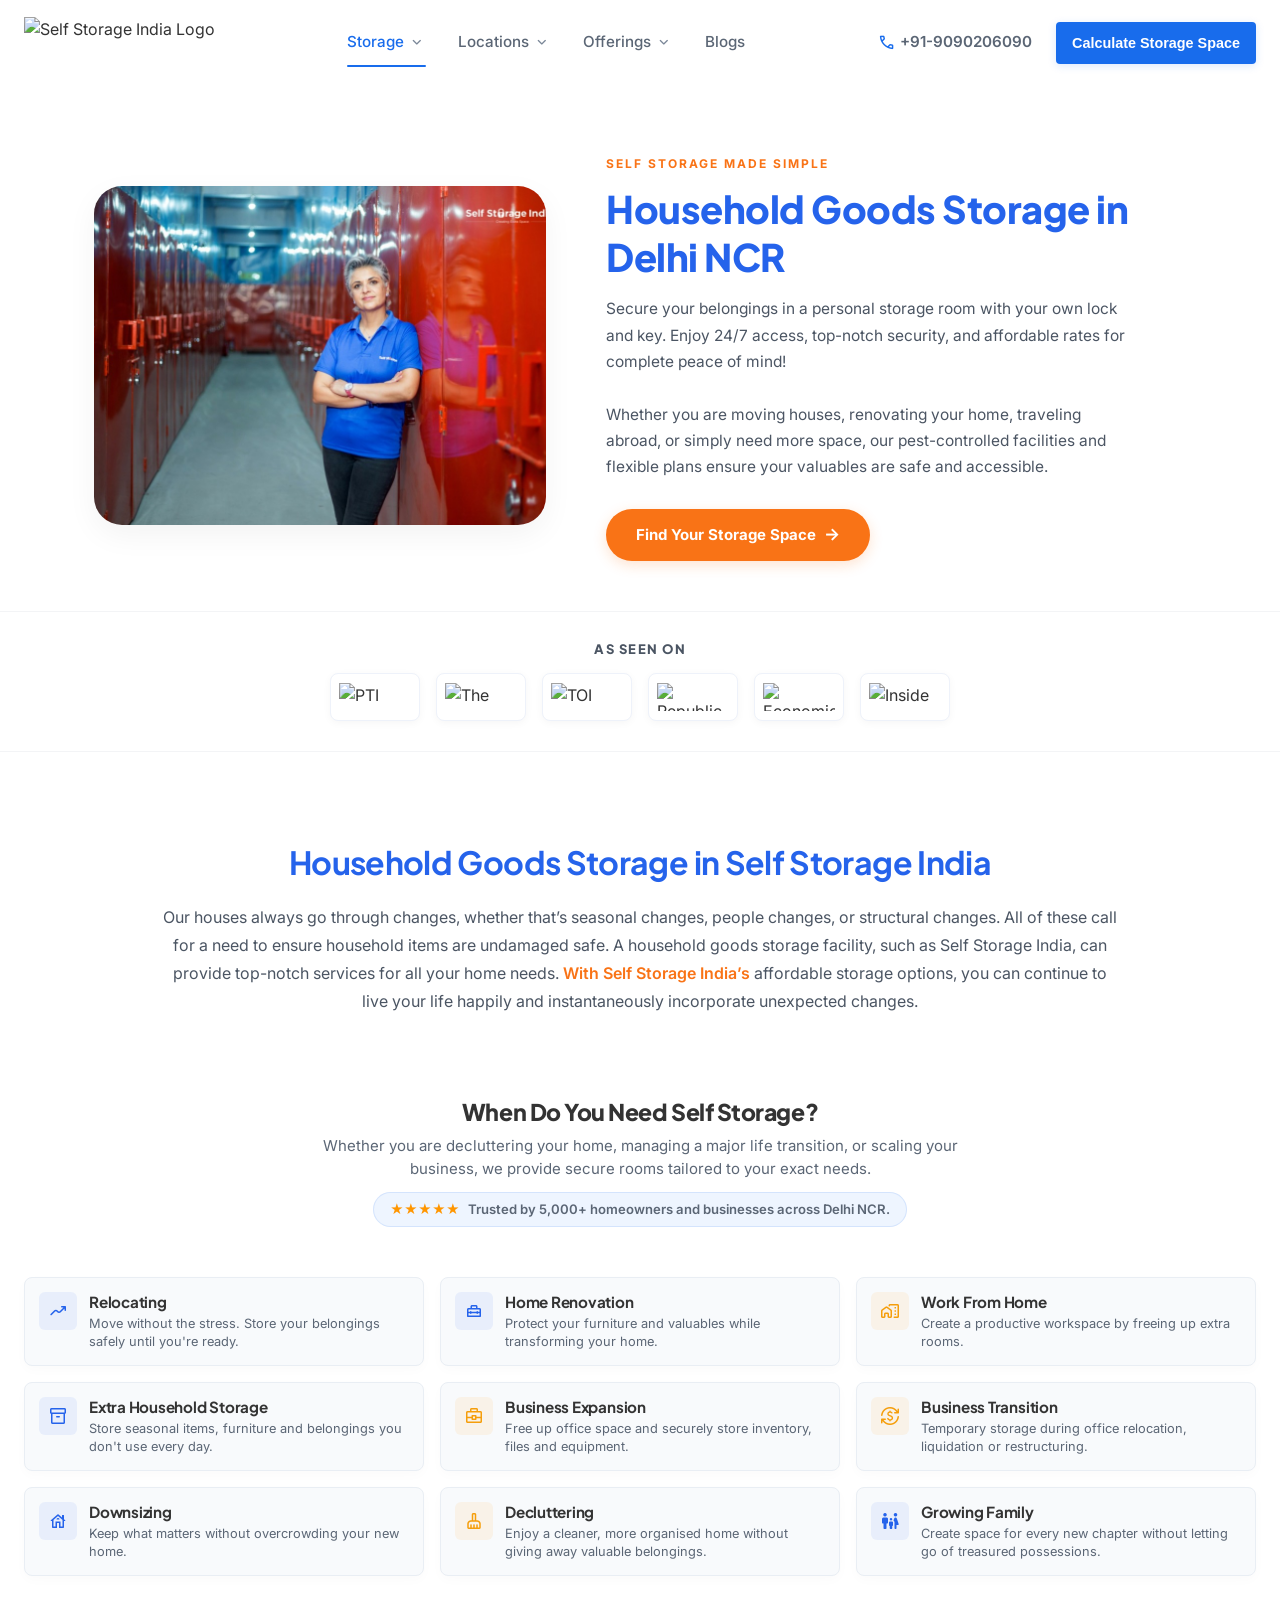
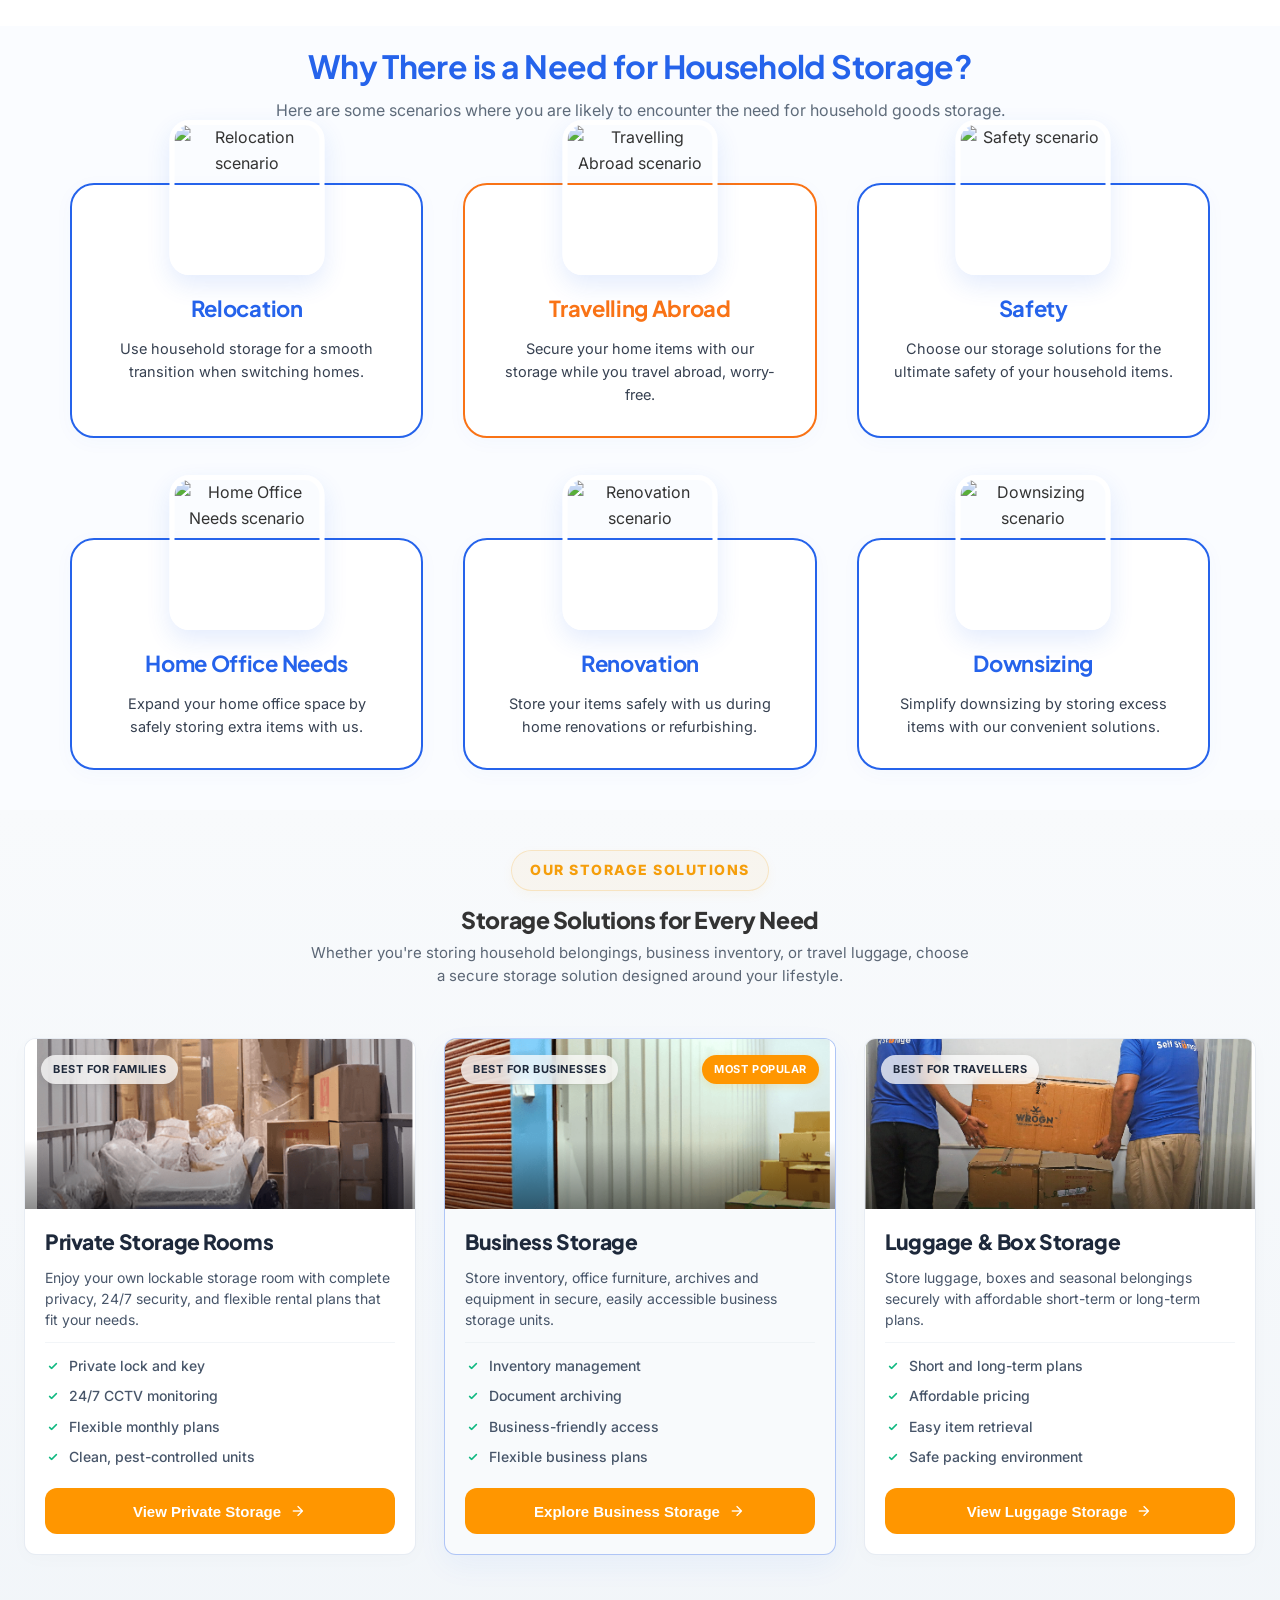
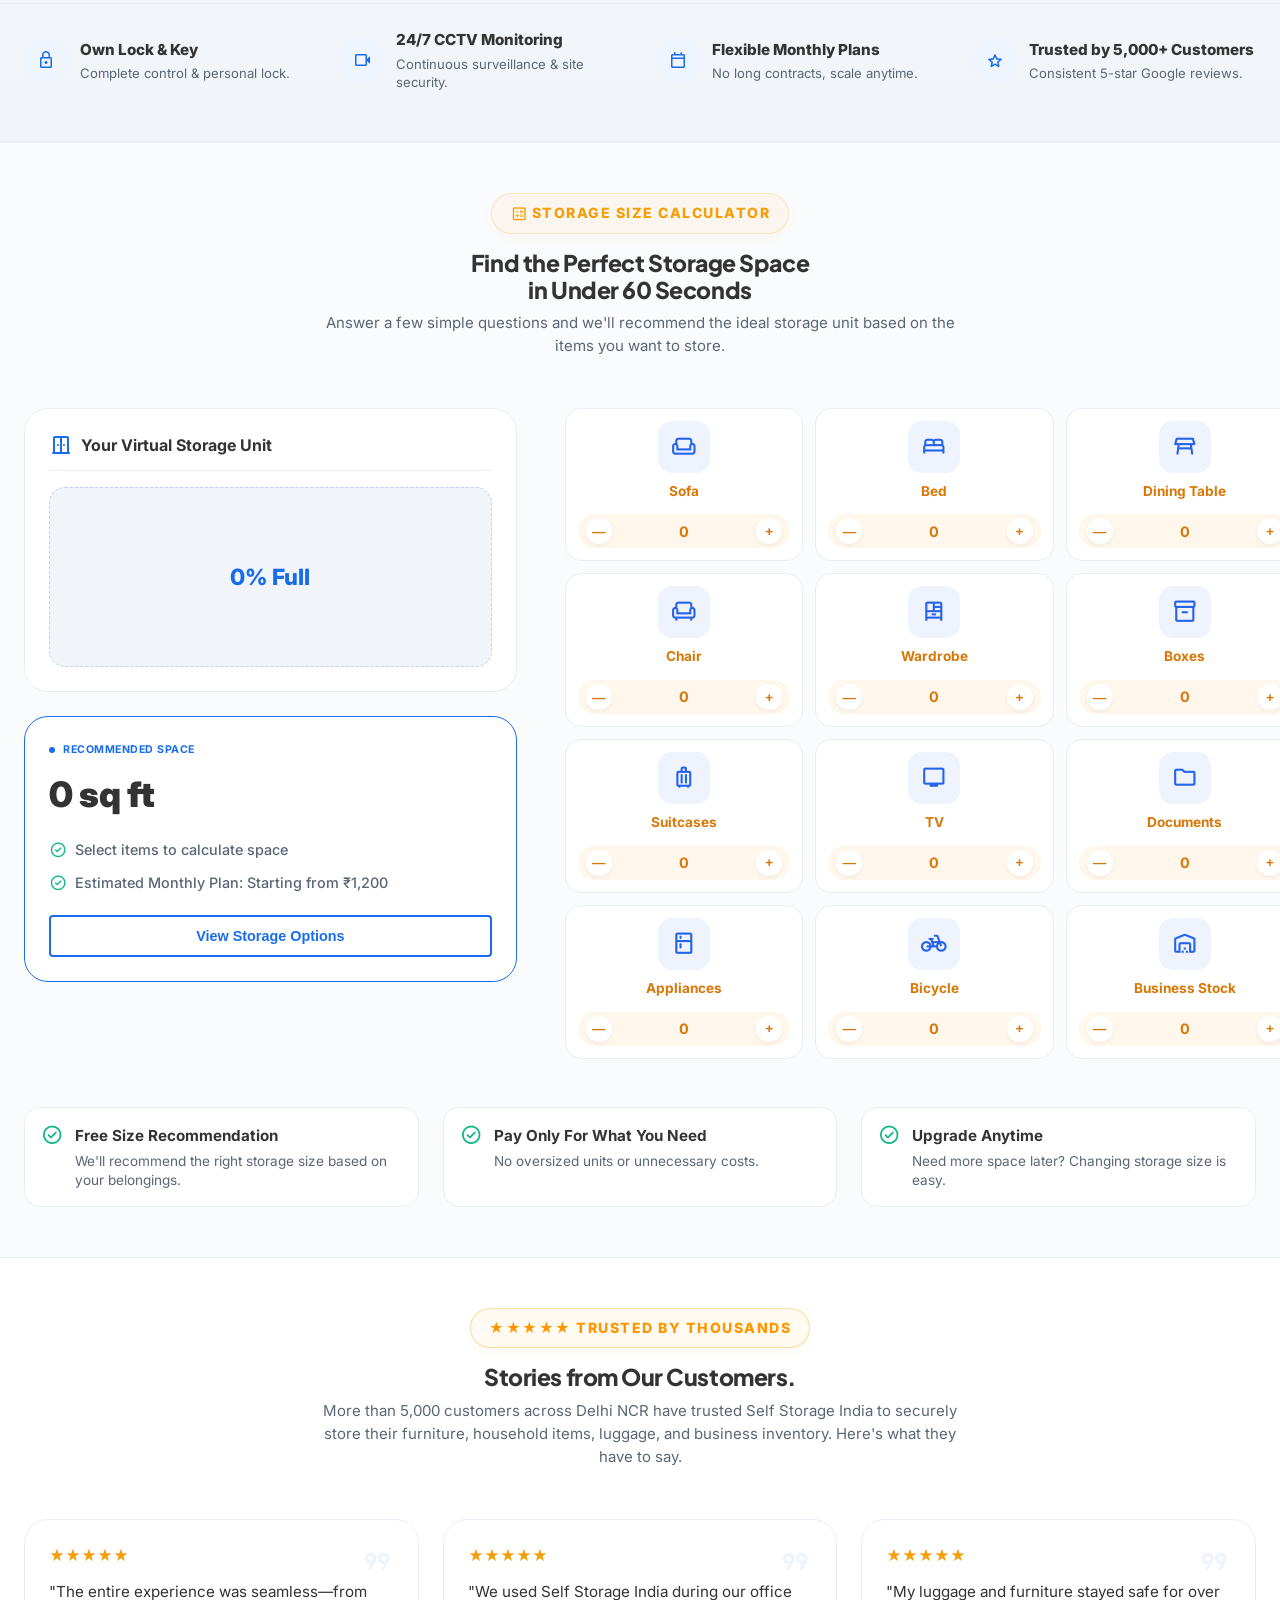
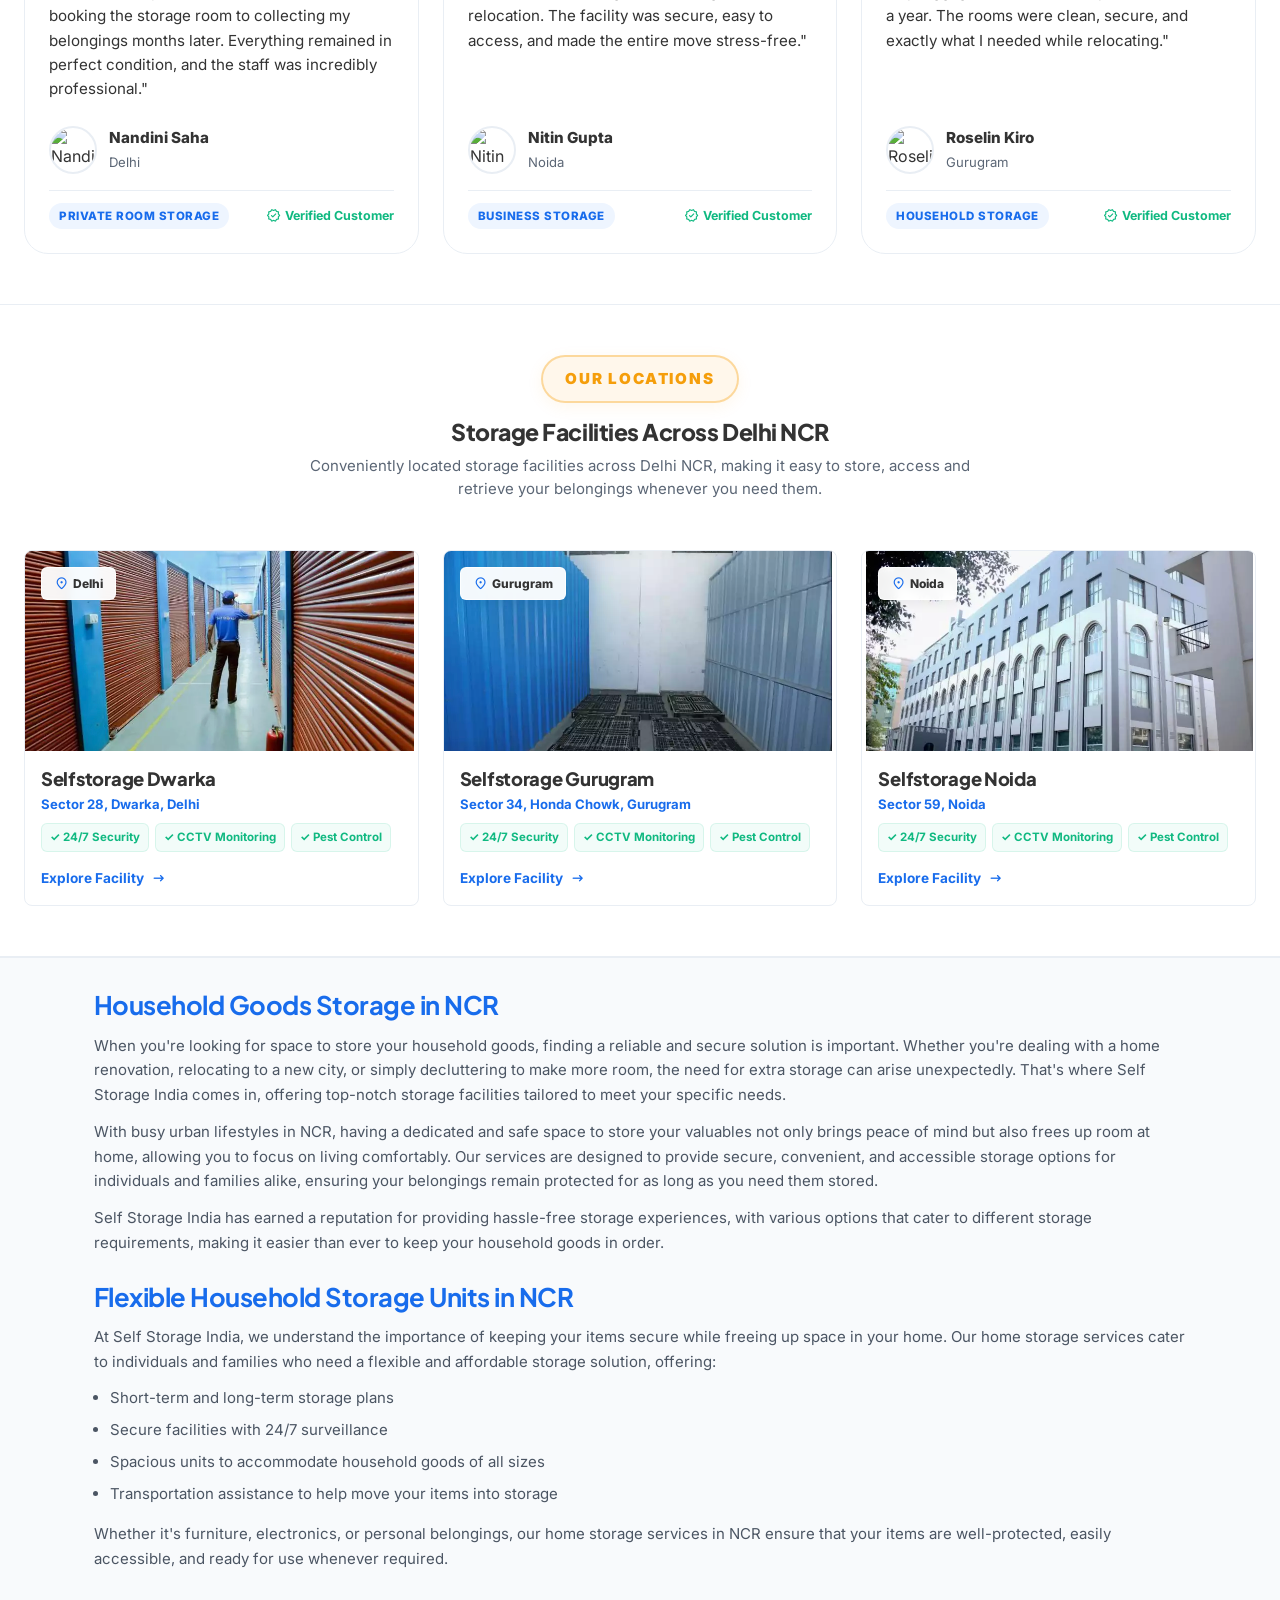
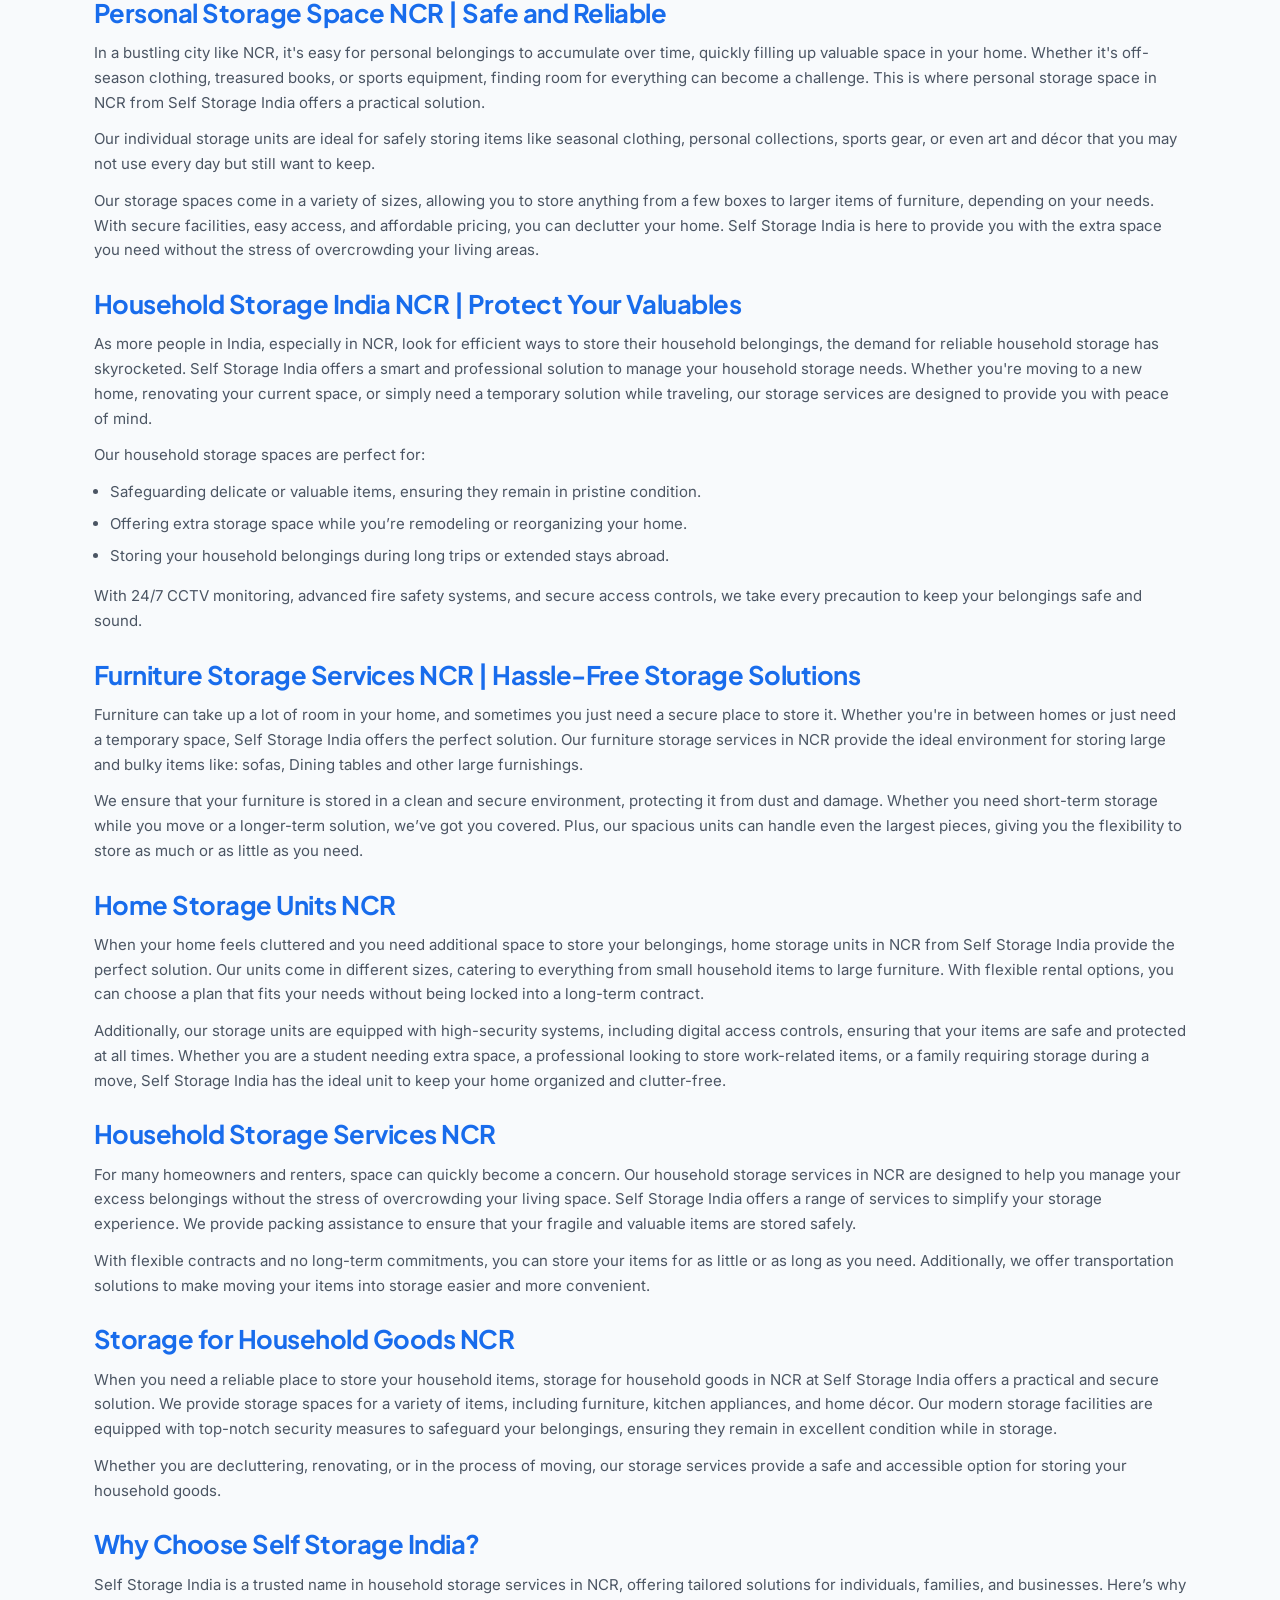
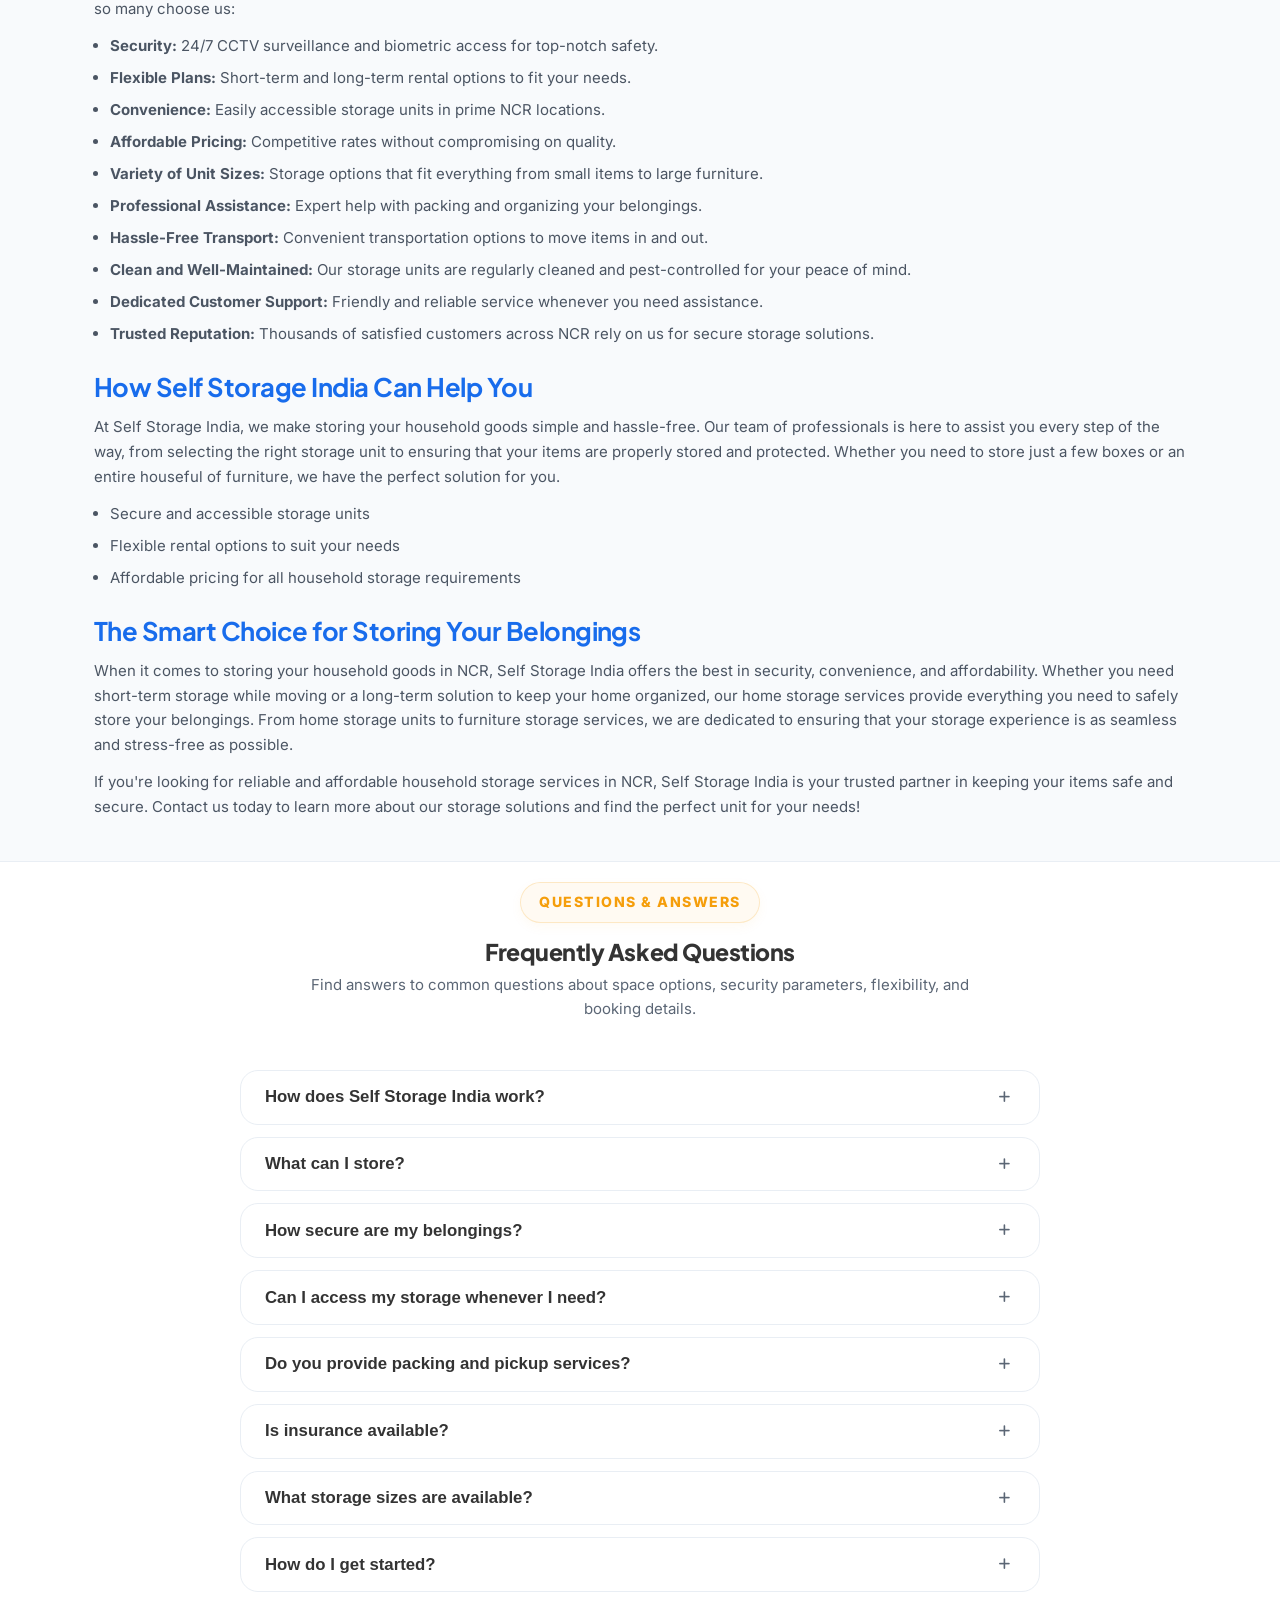
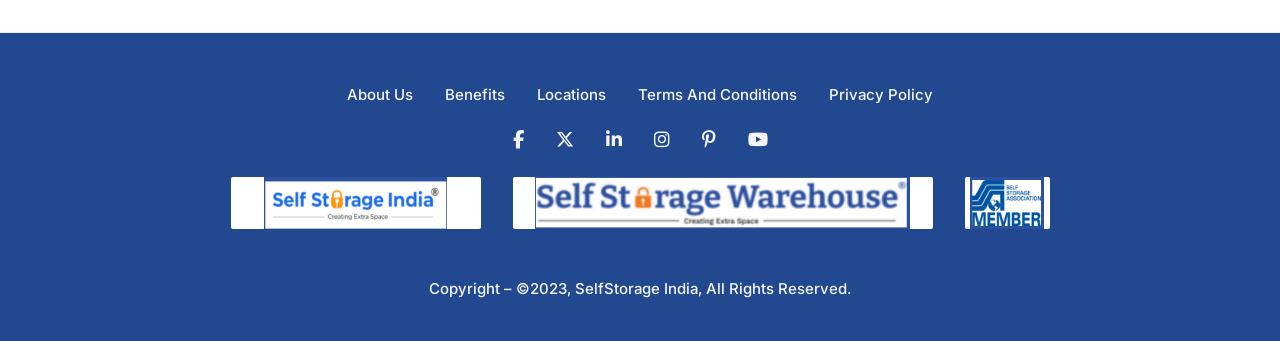
==== commit bb9455b9: "feat: update scenario cards on homepage to use real photo assets and add orange border style to trav" ====
--- a/index.html
+++ b/index.html
@@ -641,6 +641,21 @@
                     box-shadow: 0 20px 40px rgba(249, 115, 22, 0.12);
                 }
 
+                /* Orange card specific overrides */
+                .household-need__card.card-orange {
+                    border-color: #F97316;
+                }
+                .household-need__card.card-orange .household-need__card-title {
+                    color: #F97316;
+                }
+                .household-need__card.card-orange:hover {
+                    border-color: #2563EB;
+                    box-shadow: 0 20px 40px rgba(37, 99, 235, 0.12);
+                }
+                .household-need__card.card-orange:hover .household-need__card-title {
+                    color: #2563EB;
+                }
+
                 .household-need__img-box {
                     position: absolute;
                     top: -65px;
@@ -729,16 +744,16 @@
                     <!-- CARD 1: RELOCATION -->
                     <div class="household-need__card">
                         <div class="household-need__img-box">
-                            <img src="assets/scen_relocation.png" alt="Relocation scenario">
+                            <img src="images/scen_relocation.png" alt="Relocation scenario">
                         </div>
                         <h3 class="household-need__card-title">Relocation</h3>
                         <p class="household-need__card-desc">Use household storage for a smooth transition when switching homes.</p>
                     </div>
 
                     <!-- CARD 2: TRAVELLING ABROAD -->
-                    <div class="household-need__card">
+                    <div class="household-need__card card-orange">
                         <div class="household-need__img-box">
-                            <img src="assets/scen_travel.png" alt="Travelling Abroad scenario">
+                            <img src="images/scen_travel.png" alt="Travelling Abroad scenario">
                         </div>
                         <h3 class="household-need__card-title">Travelling Abroad</h3>
                         <p class="household-need__card-desc">Secure your home items with our storage while you travel abroad, worry-free.</p>
@@ -747,7 +762,7 @@
                     <!-- CARD 3: SAFETY -->
                     <div class="household-need__card">
                         <div class="household-need__img-box">
-                            <img src="assets/scen_safety.png" alt="Safety scenario">
+                            <img src="images/scen_safety.png" alt="Safety scenario">
                         </div>
                         <h3 class="household-need__card-title">Safety</h3>
                         <p class="household-need__card-desc">Choose our storage solutions for the ultimate safety of your household items.</p>
@@ -756,7 +771,7 @@
                     <!-- CARD 4: HOME OFFICE NEEDS -->
                     <div class="household-need__card">
                         <div class="household-need__img-box">
-                            <img src="assets/scen_home_office.png" alt="Home Office Needs scenario">
+                            <img src="images/scen_home_office.png" alt="Home Office Needs scenario">
                         </div>
                         <h3 class="household-need__card-title">Home Office Needs</h3>
                         <p class="household-need__card-desc">Expand your home office space by safely storing extra items with us.</p>
@@ -765,7 +780,7 @@
                     <!-- CARD 5: RENOVATION -->
                     <div class="household-need__card">
                         <div class="household-need__img-box">
-                            <img src="assets/scen_renovation.png" alt="Renovation scenario">
+                            <img src="images/scen_renovation.png" alt="Renovation scenario">
                         </div>
                         <h3 class="household-need__card-title">Renovation</h3>
                         <p class="household-need__card-desc">Store your items safely with us during home renovations or refurbishing.</p>
@@ -774,7 +789,7 @@
                     <!-- CARD 6: DOWNSIZING -->
                     <div class="household-need__card">
                         <div class="household-need__img-box">
-                            <img src="assets/scen_downsizing.png" alt="Downsizing scenario">
+                            <img src="images/scen_downsizing.png" alt="Downsizing scenario">
                         </div>
                         <h3 class="household-need__card-title">Downsizing</h3>
                         <p class="household-need__card-desc">Simplify downsizing by storing excess items with our convenient solutions.</p>
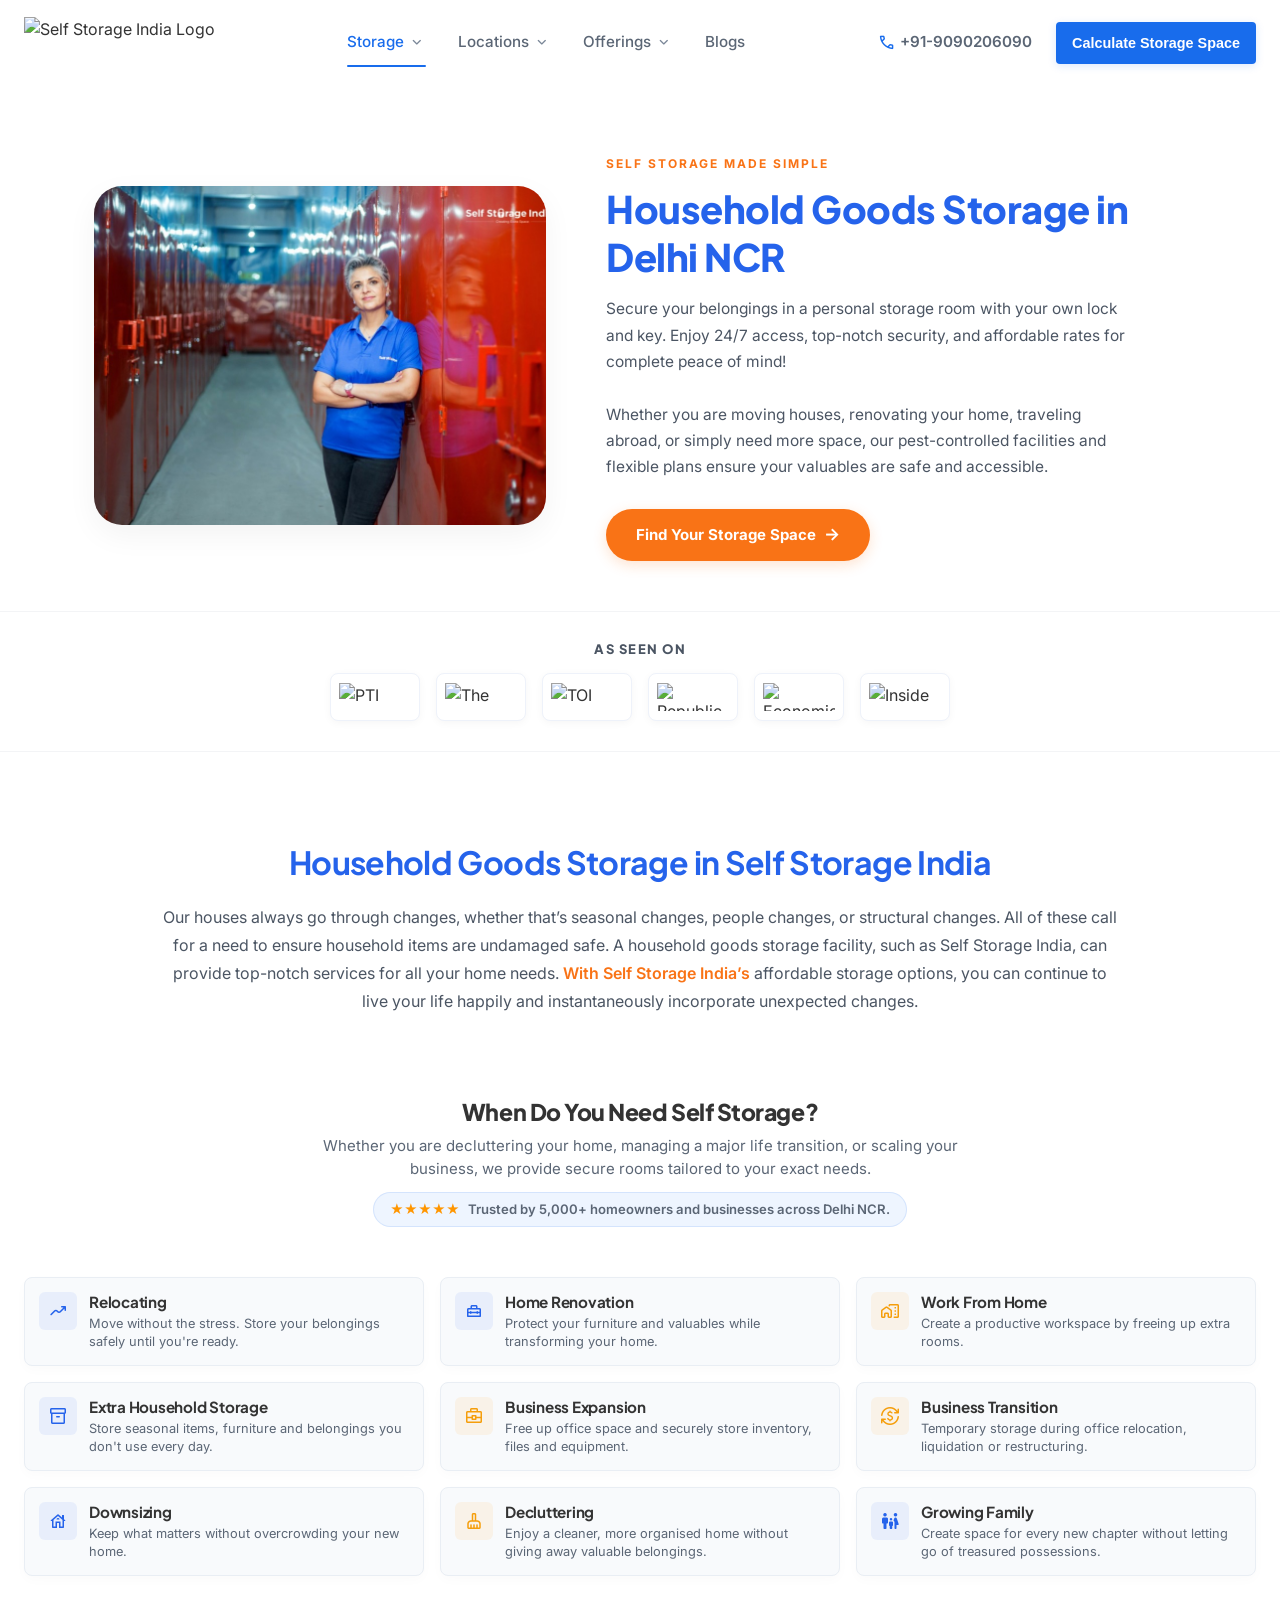
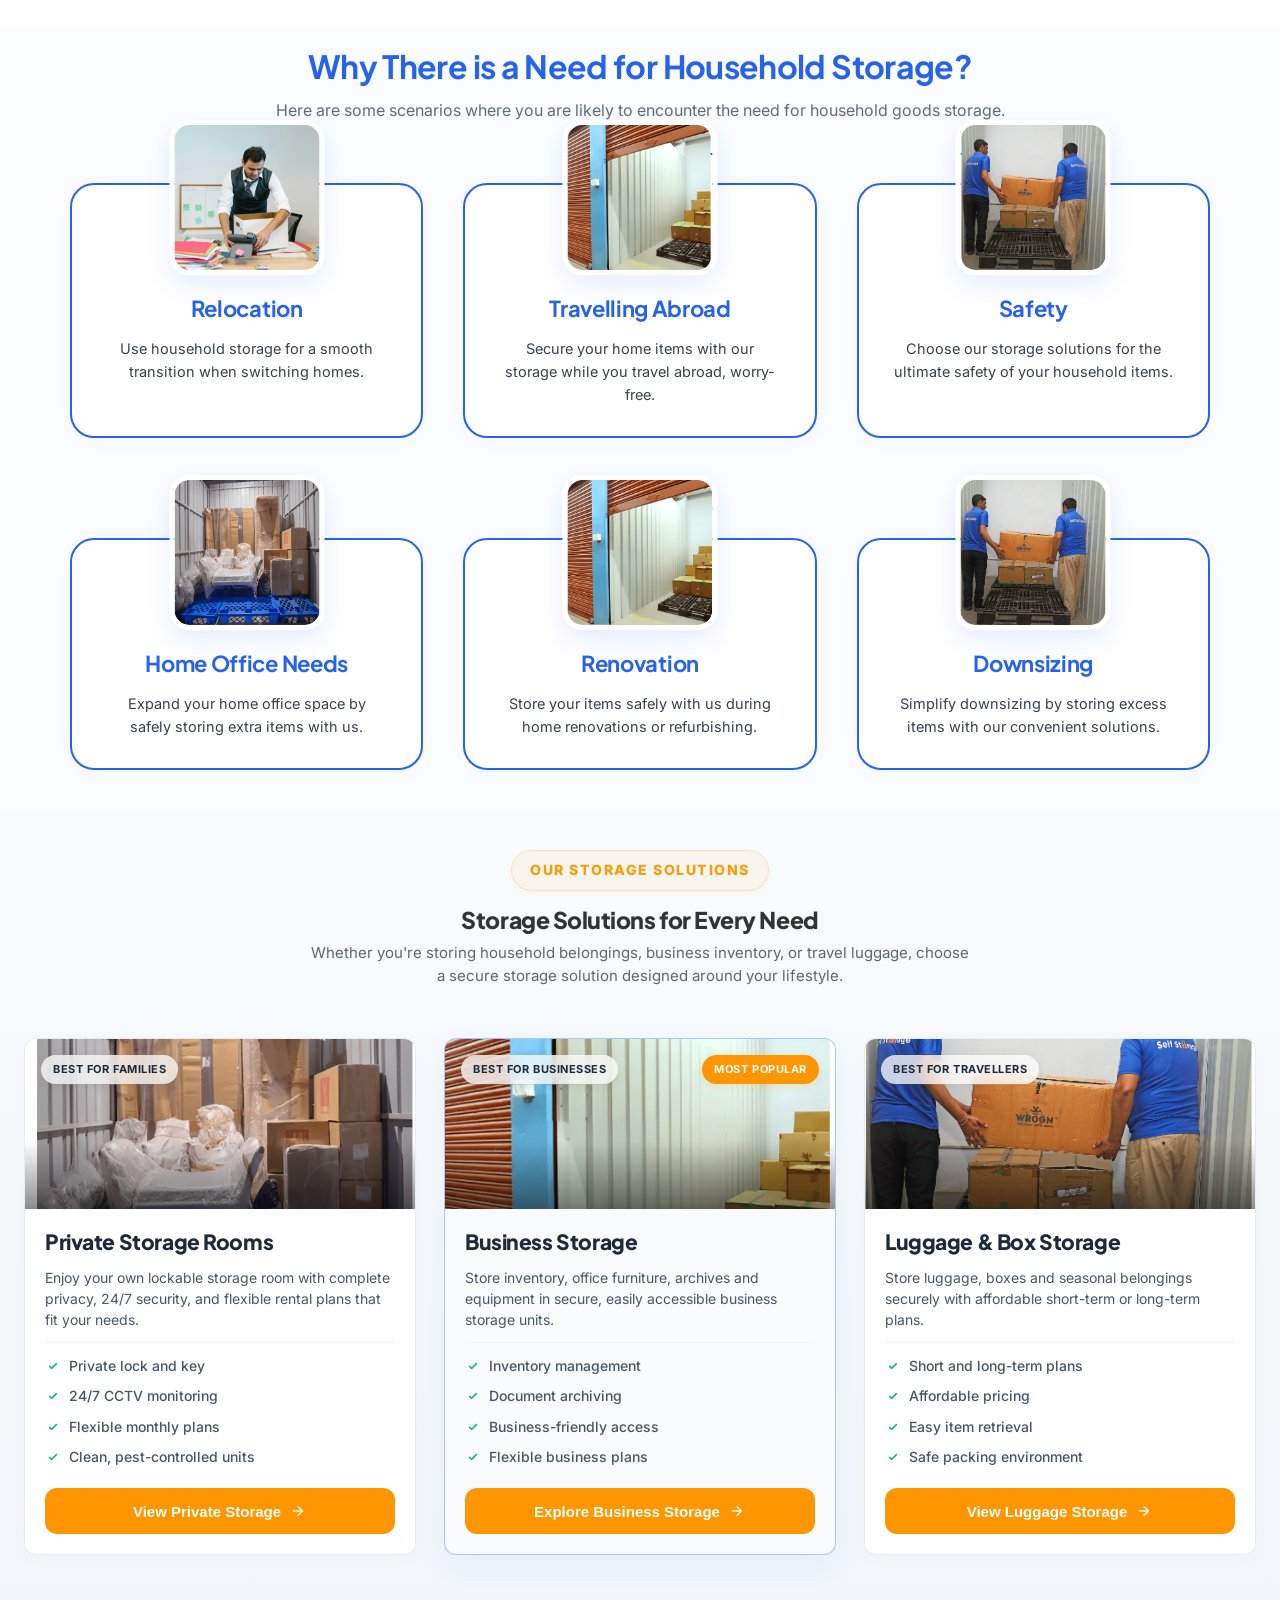
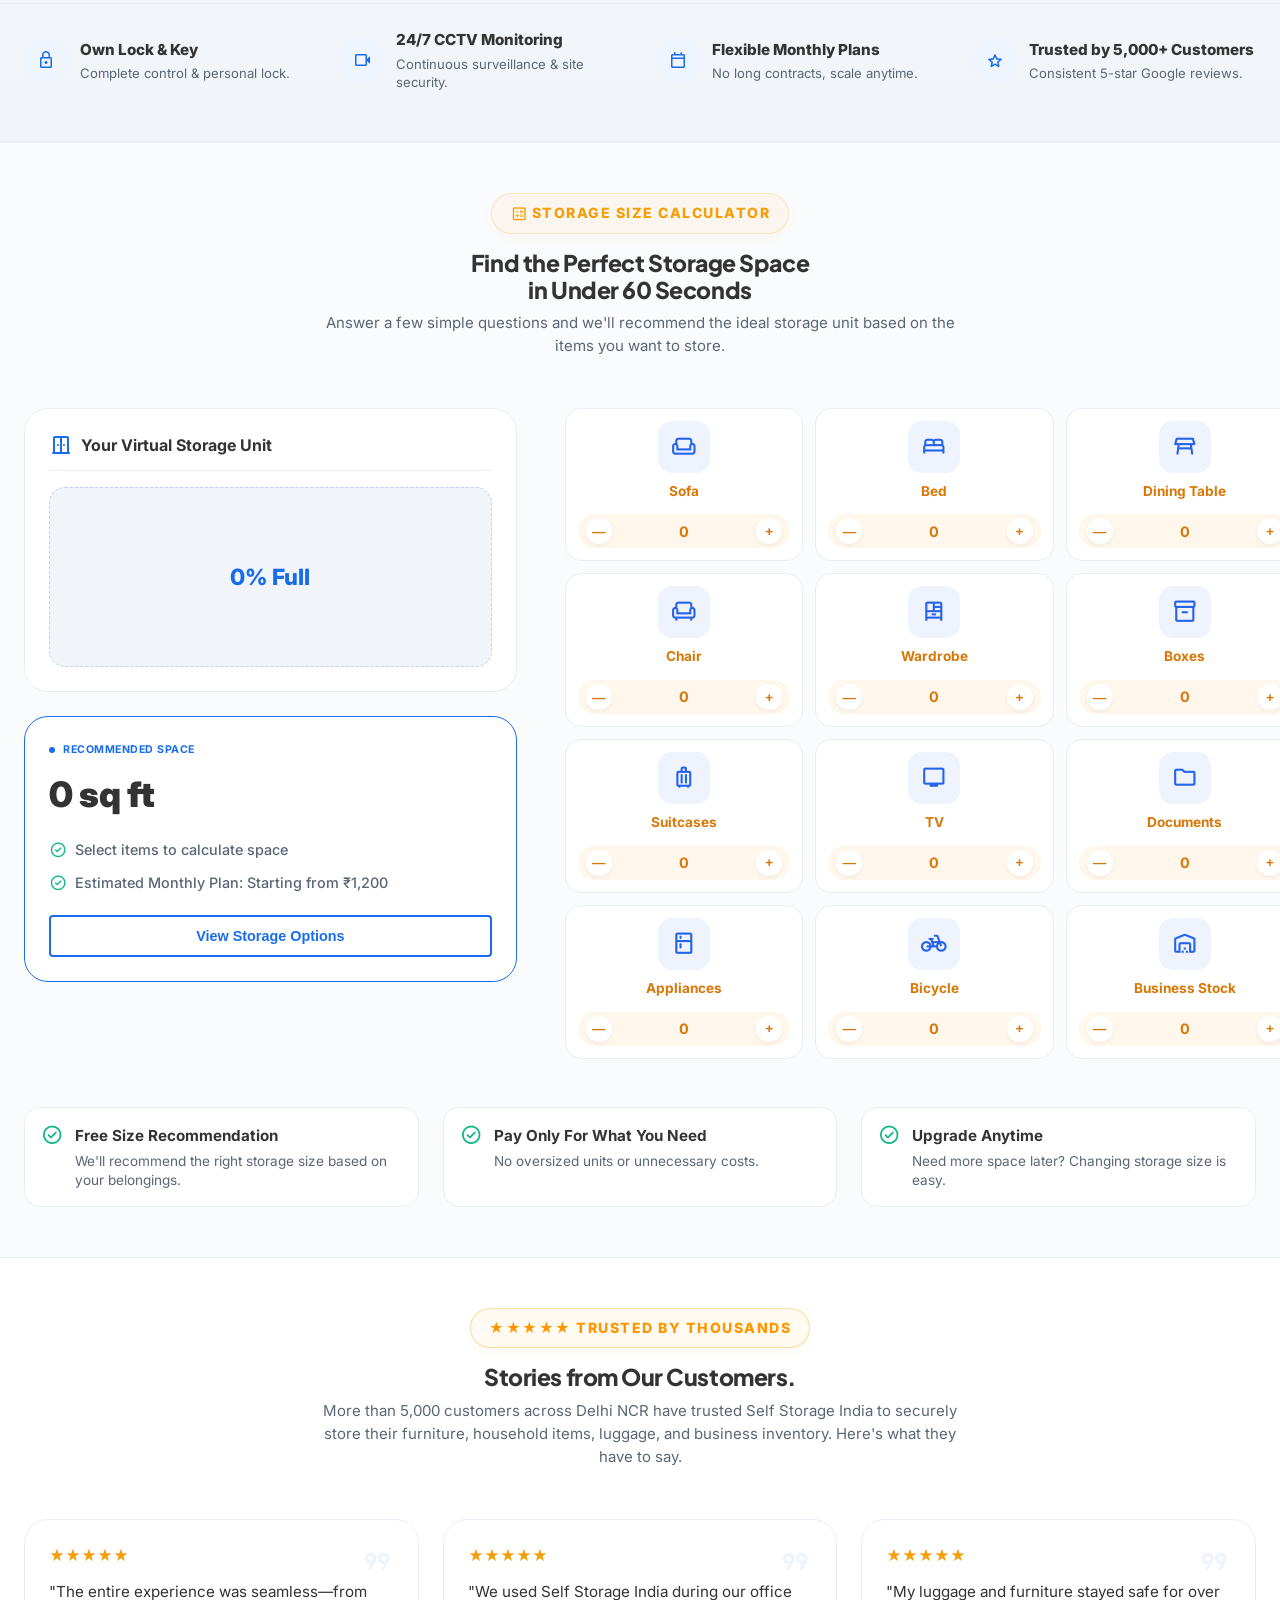
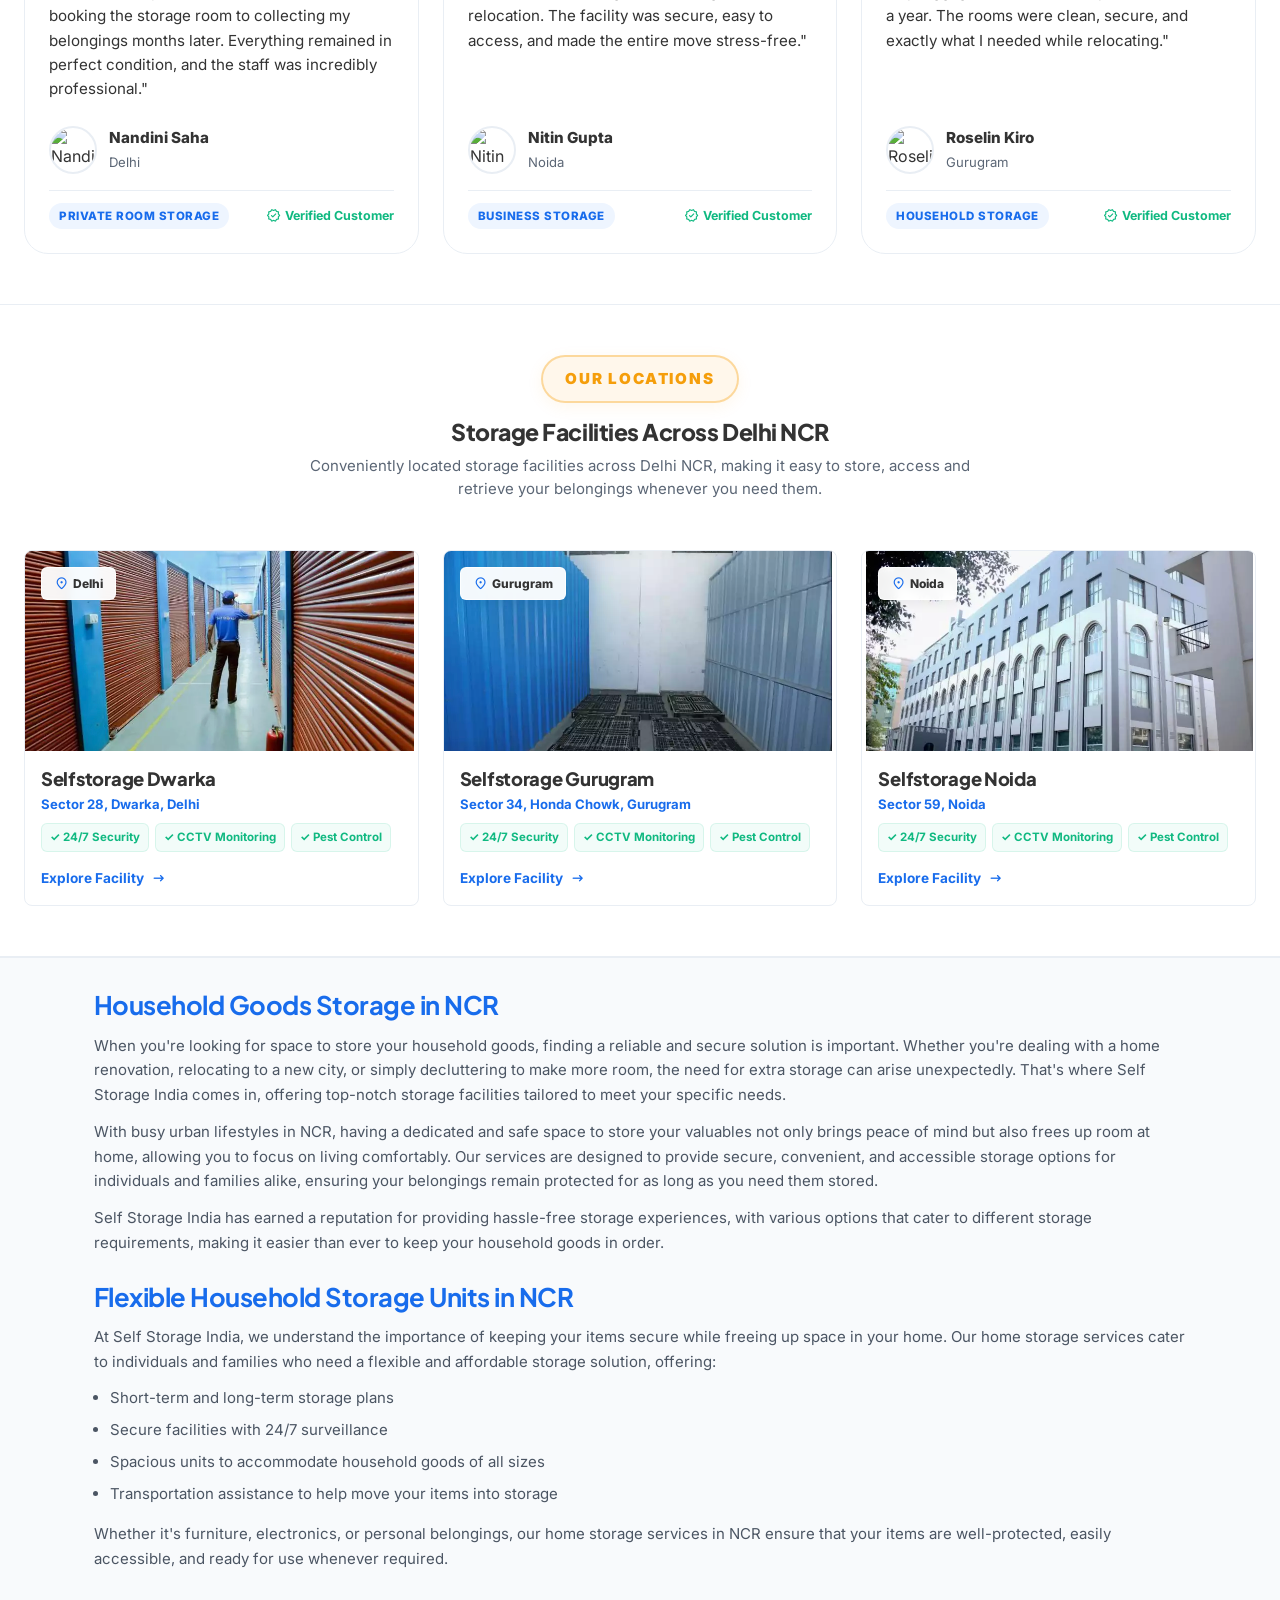
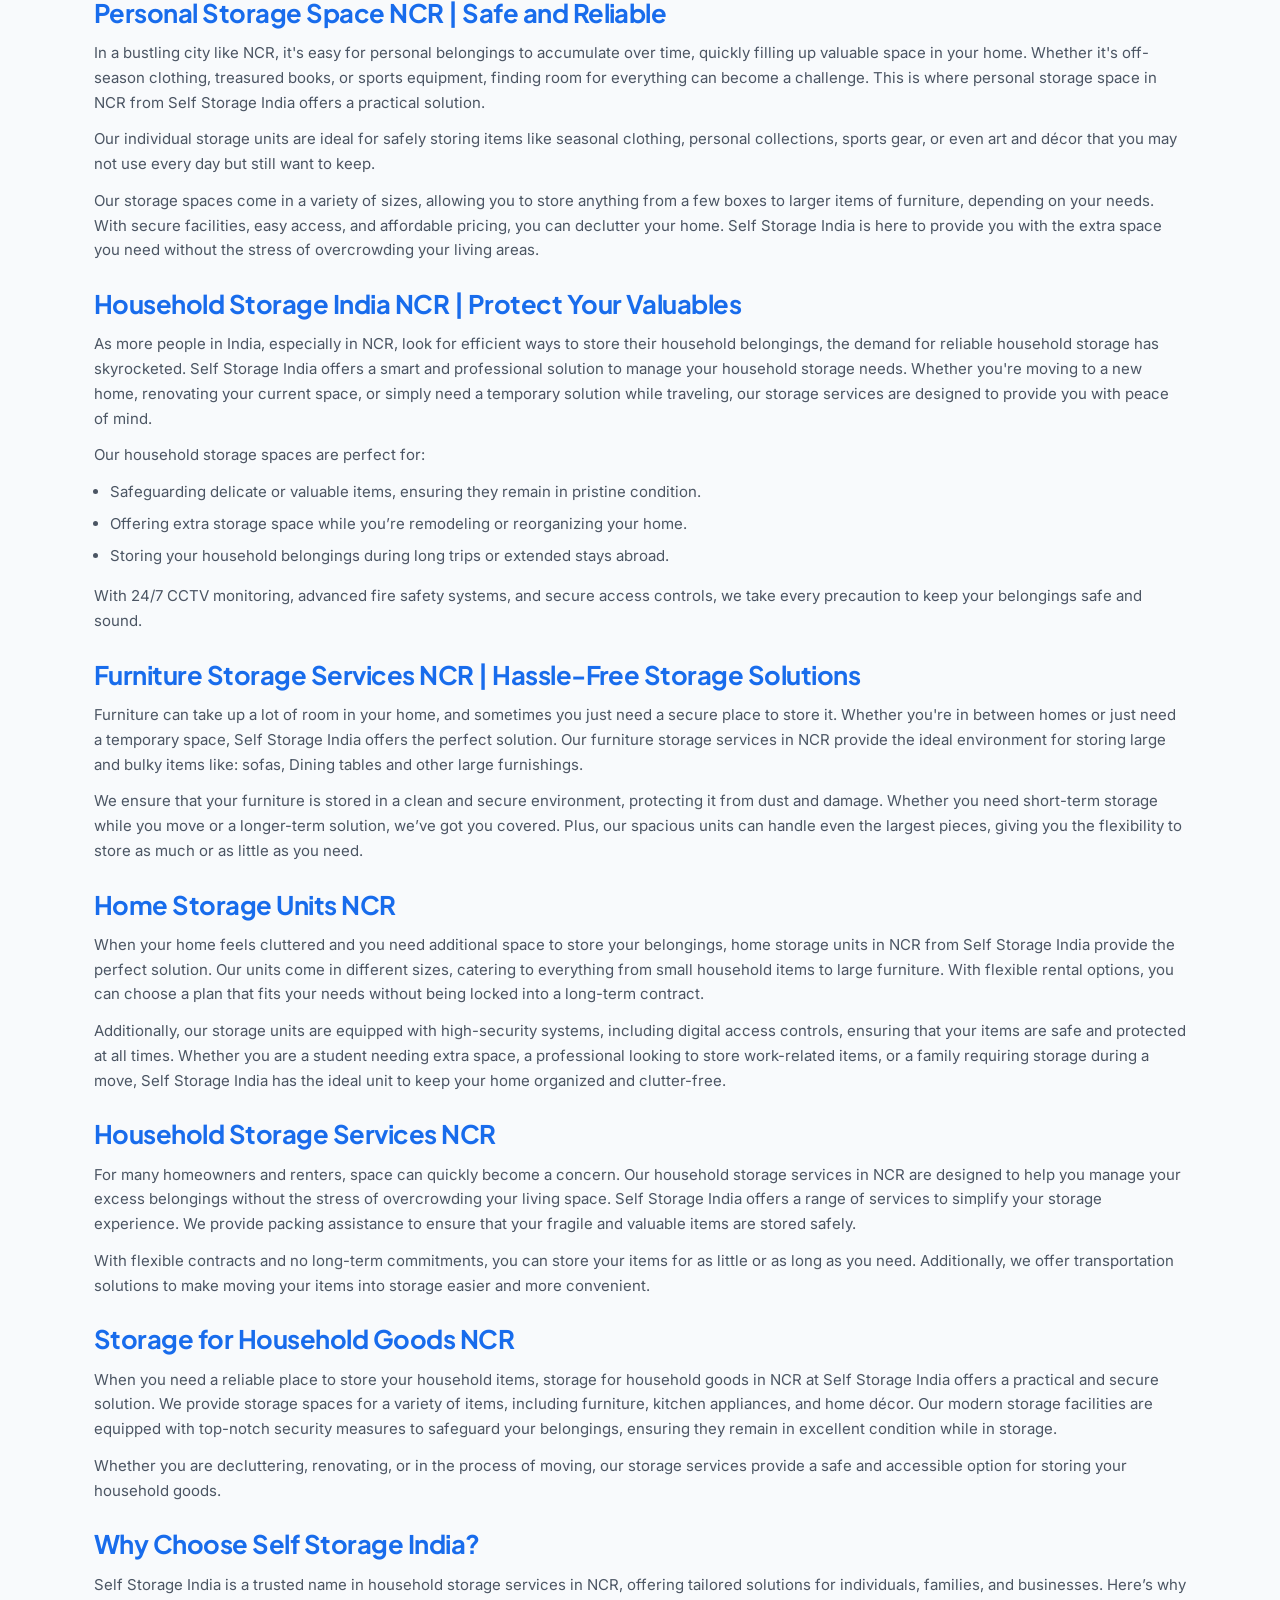
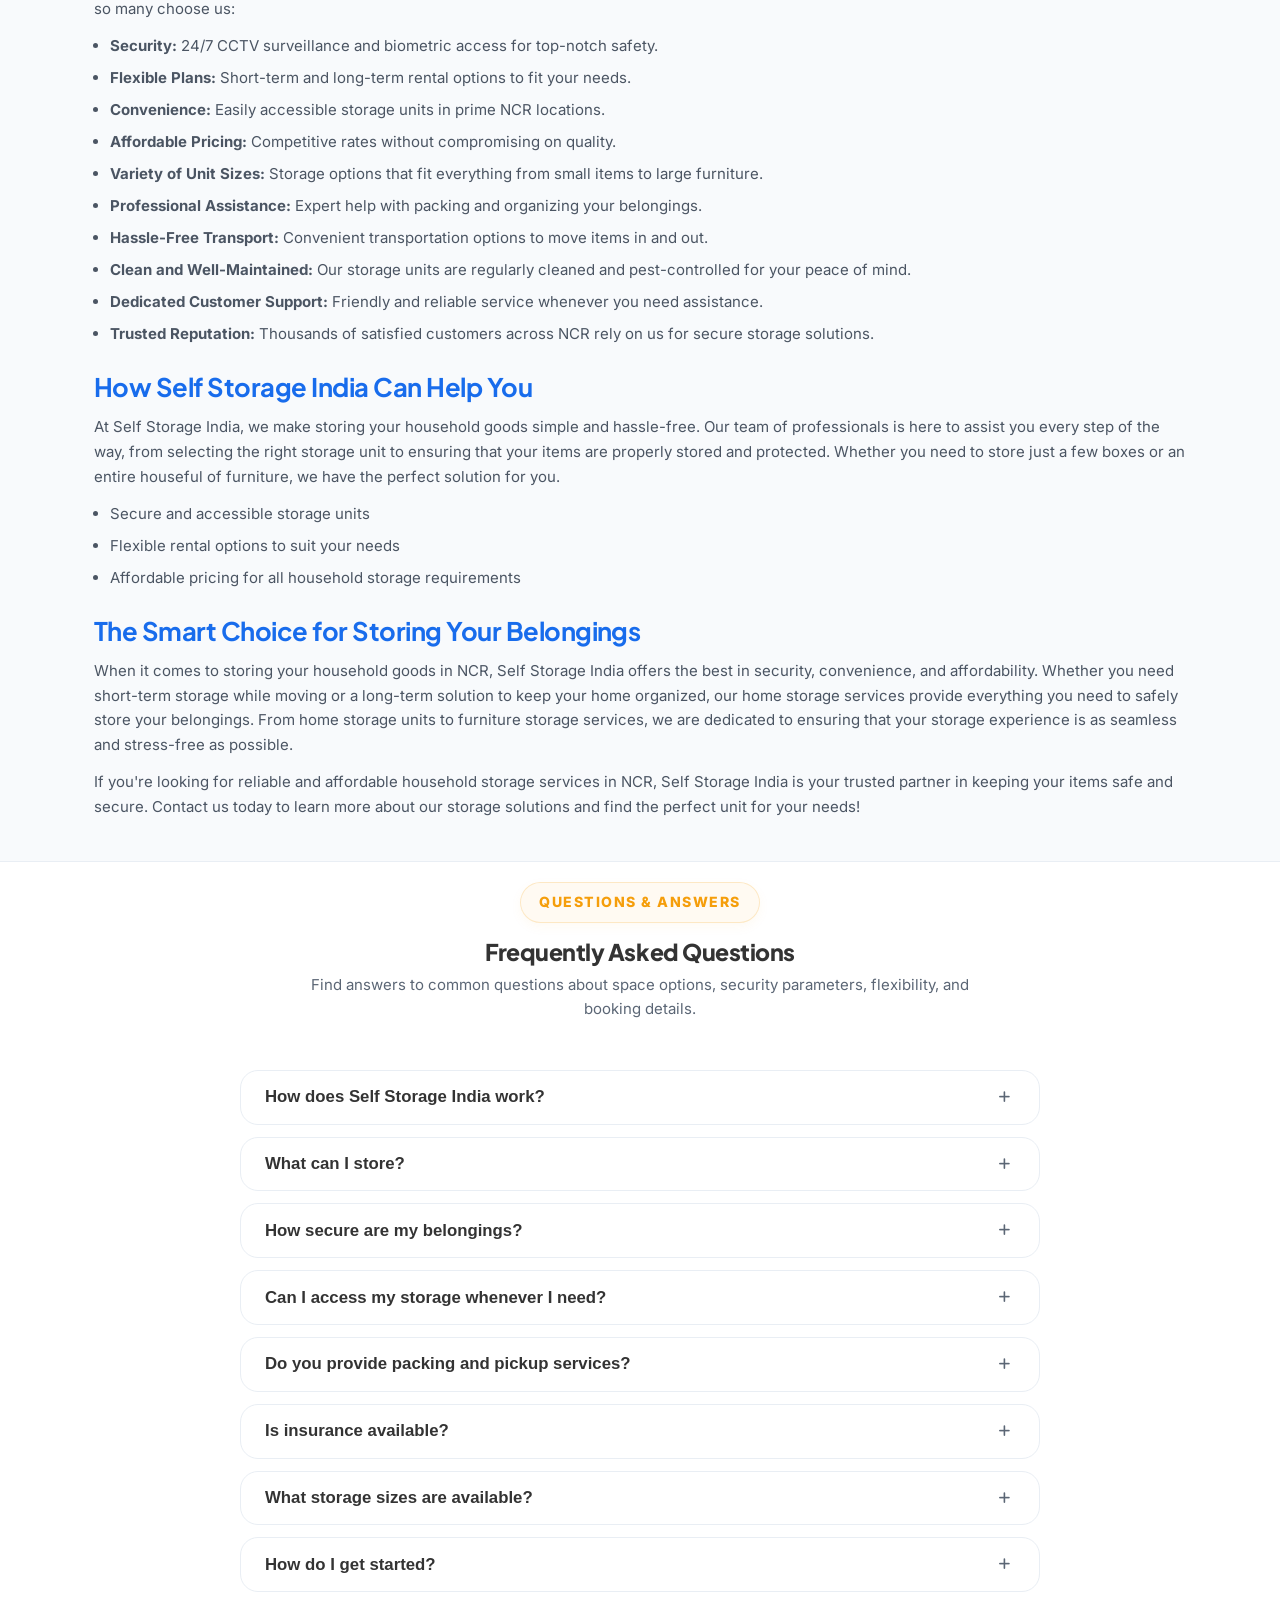
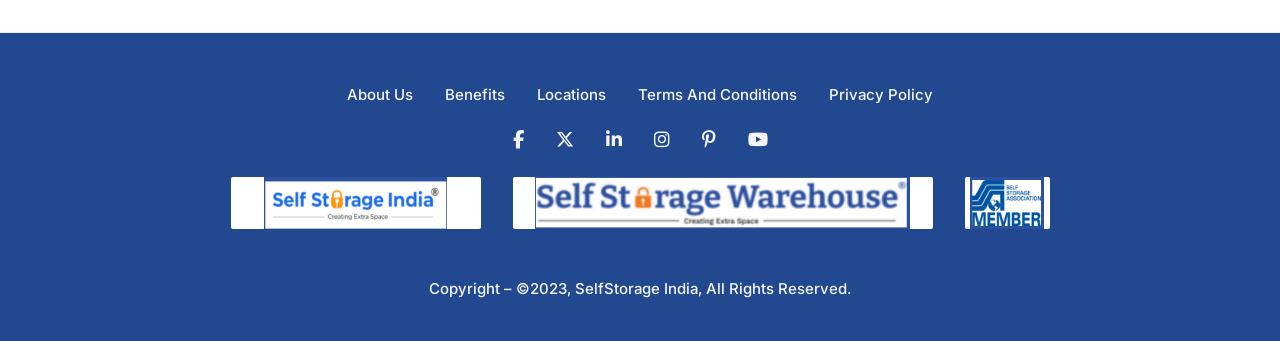
==== commit 4c2b2258: "Revert "feat: update scenario cards on homepage to use real photo assets and add orange border style" ====
--- a/index.html
+++ b/index.html
@@ -641,21 +641,6 @@
                     box-shadow: 0 20px 40px rgba(249, 115, 22, 0.12);
                 }
 
-                /* Orange card specific overrides */
-                .household-need__card.card-orange {
-                    border-color: #F97316;
-                }
-                .household-need__card.card-orange .household-need__card-title {
-                    color: #F97316;
-                }
-                .household-need__card.card-orange:hover {
-                    border-color: #2563EB;
-                    box-shadow: 0 20px 40px rgba(37, 99, 235, 0.12);
-                }
-                .household-need__card.card-orange:hover .household-need__card-title {
-                    color: #2563EB;
-                }
-
                 .household-need__img-box {
                     position: absolute;
                     top: -65px;
@@ -744,16 +729,16 @@
                     <!-- CARD 1: RELOCATION -->
                     <div class="household-need__card">
                         <div class="household-need__img-box">
-                            <img src="images/scen_relocation.png" alt="Relocation scenario">
+                            <img src="assets/scen_relocation.png" alt="Relocation scenario">
                         </div>
                         <h3 class="household-need__card-title">Relocation</h3>
                         <p class="household-need__card-desc">Use household storage for a smooth transition when switching homes.</p>
                     </div>
 
                     <!-- CARD 2: TRAVELLING ABROAD -->
-                    <div class="household-need__card card-orange">
+                    <div class="household-need__card">
                         <div class="household-need__img-box">
-                            <img src="images/scen_travel.png" alt="Travelling Abroad scenario">
+                            <img src="assets/scen_travel.png" alt="Travelling Abroad scenario">
                         </div>
                         <h3 class="household-need__card-title">Travelling Abroad</h3>
                         <p class="household-need__card-desc">Secure your home items with our storage while you travel abroad, worry-free.</p>
@@ -762,7 +747,7 @@
                     <!-- CARD 3: SAFETY -->
                     <div class="household-need__card">
                         <div class="household-need__img-box">
-                            <img src="images/scen_safety.png" alt="Safety scenario">
+                            <img src="assets/scen_safety.png" alt="Safety scenario">
                         </div>
                         <h3 class="household-need__card-title">Safety</h3>
                         <p class="household-need__card-desc">Choose our storage solutions for the ultimate safety of your household items.</p>
@@ -771,7 +756,7 @@
                     <!-- CARD 4: HOME OFFICE NEEDS -->
                     <div class="household-need__card">
                         <div class="household-need__img-box">
-                            <img src="images/scen_home_office.png" alt="Home Office Needs scenario">
+                            <img src="assets/scen_home_office.png" alt="Home Office Needs scenario">
                         </div>
                         <h3 class="household-need__card-title">Home Office Needs</h3>
                         <p class="household-need__card-desc">Expand your home office space by safely storing extra items with us.</p>
@@ -780,7 +765,7 @@
                     <!-- CARD 5: RENOVATION -->
                     <div class="household-need__card">
                         <div class="household-need__img-box">
-                            <img src="images/scen_renovation.png" alt="Renovation scenario">
+                            <img src="assets/scen_renovation.png" alt="Renovation scenario">
                         </div>
                         <h3 class="household-need__card-title">Renovation</h3>
                         <p class="household-need__card-desc">Store your items safely with us during home renovations or refurbishing.</p>
@@ -789,7 +774,7 @@
                     <!-- CARD 6: DOWNSIZING -->
                     <div class="household-need__card">
                         <div class="household-need__img-box">
-                            <img src="images/scen_downsizing.png" alt="Downsizing scenario">
+                            <img src="assets/scen_downsizing.png" alt="Downsizing scenario">
                         </div>
                         <h3 class="household-need__card-title">Downsizing</h3>
                         <p class="household-need__card-desc">Simplify downsizing by storing excess items with our convenient solutions.</p>
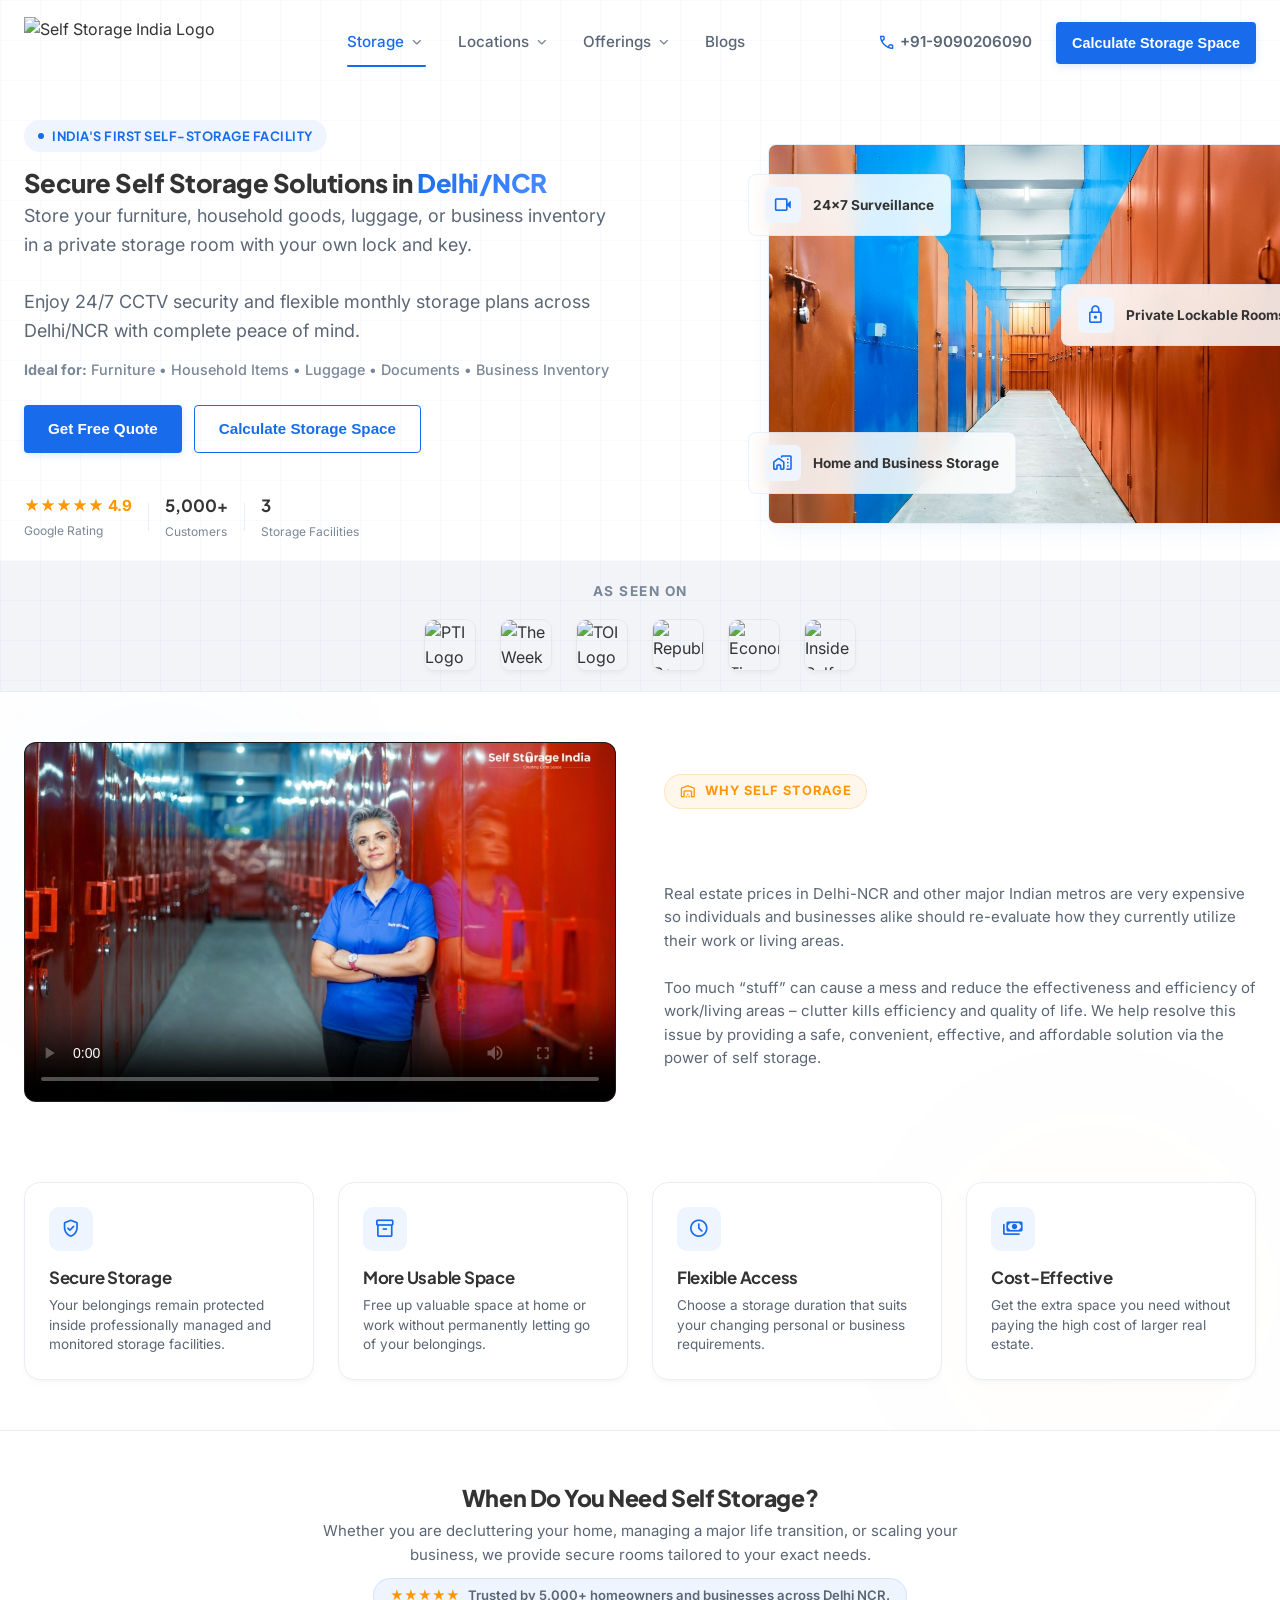
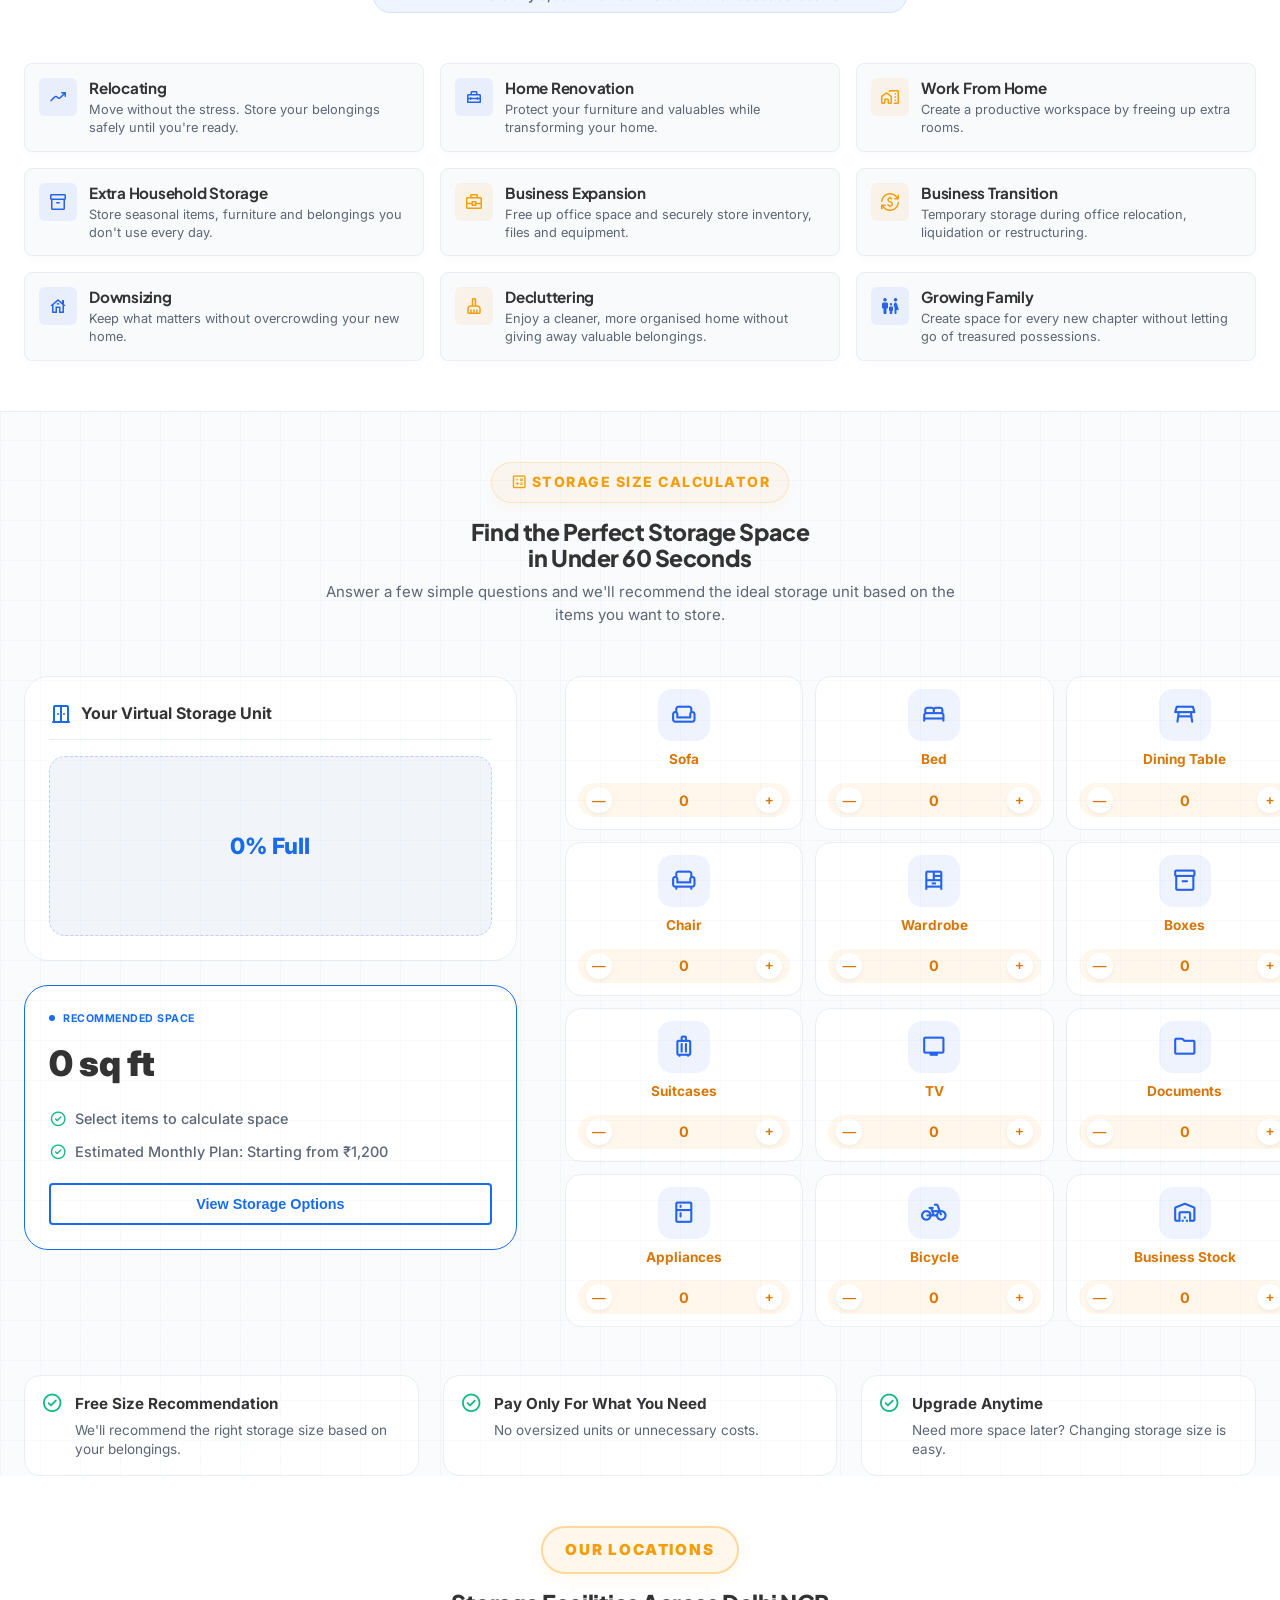
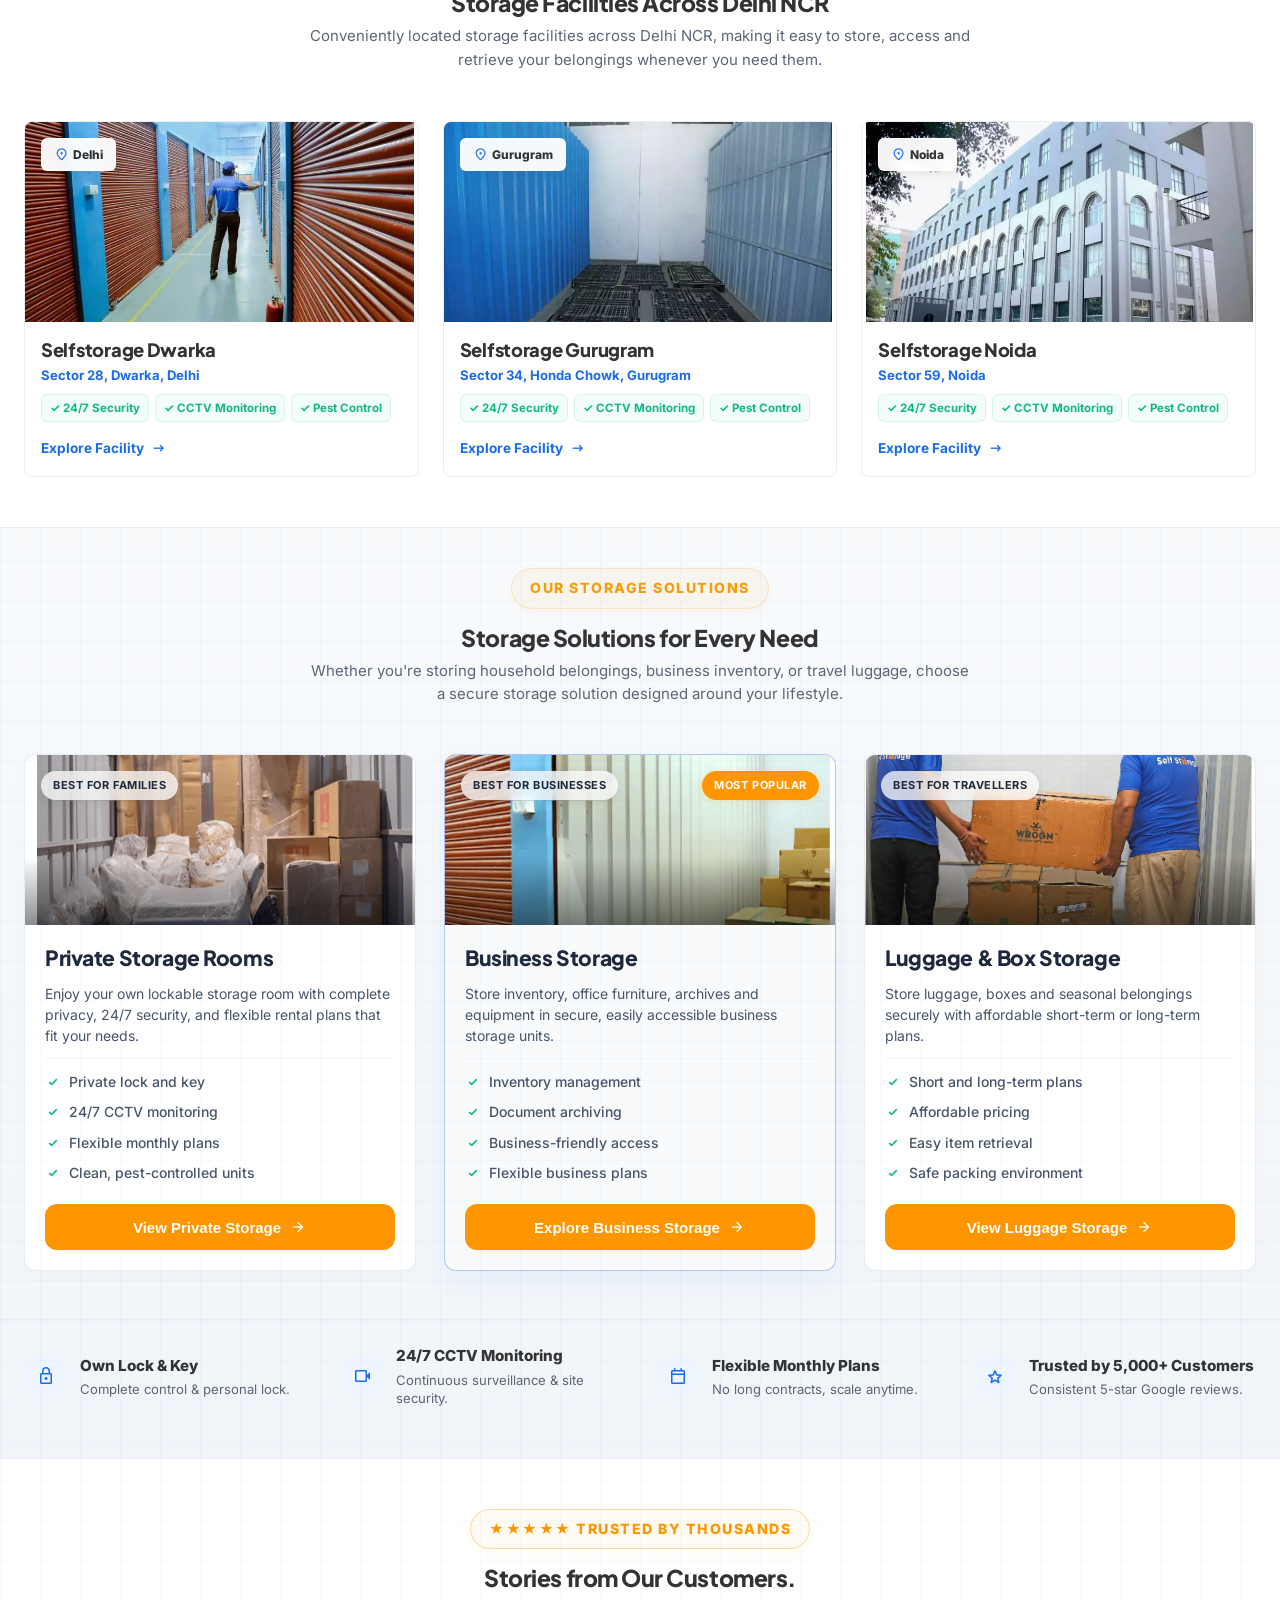
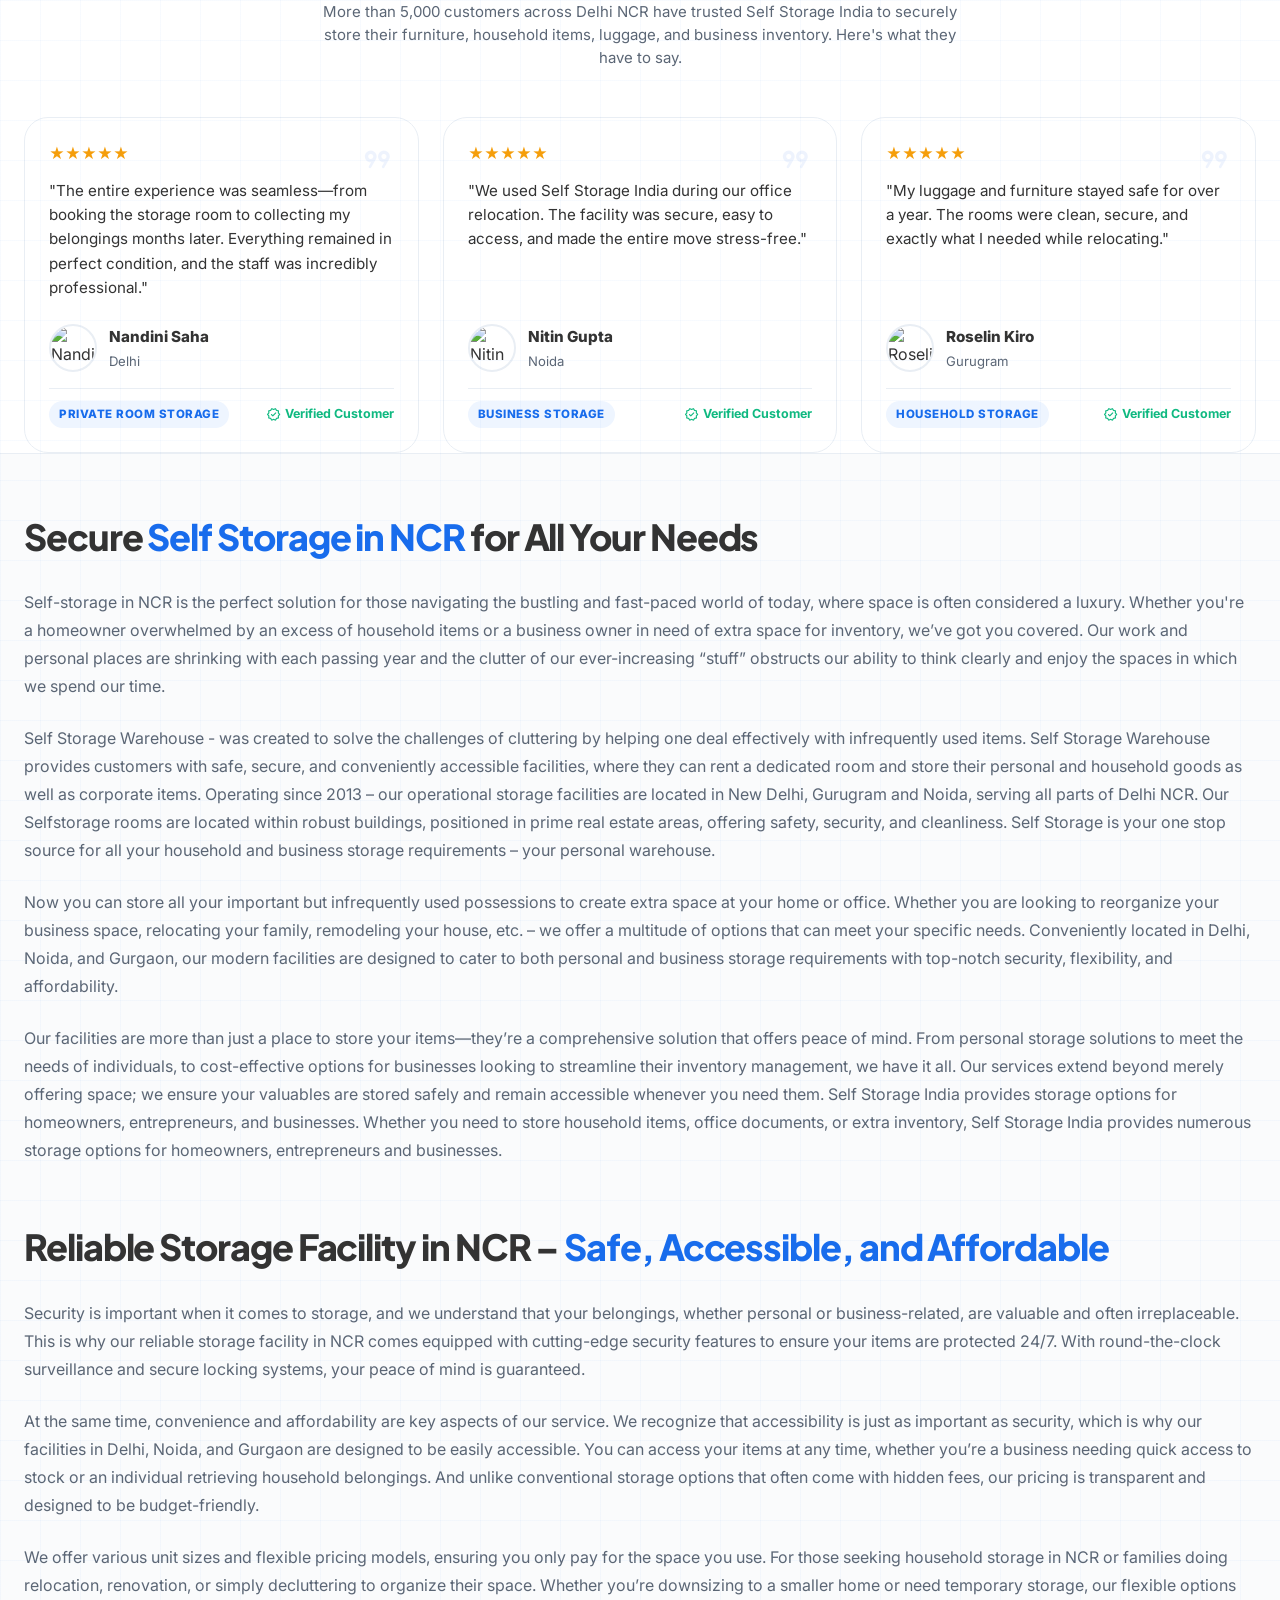
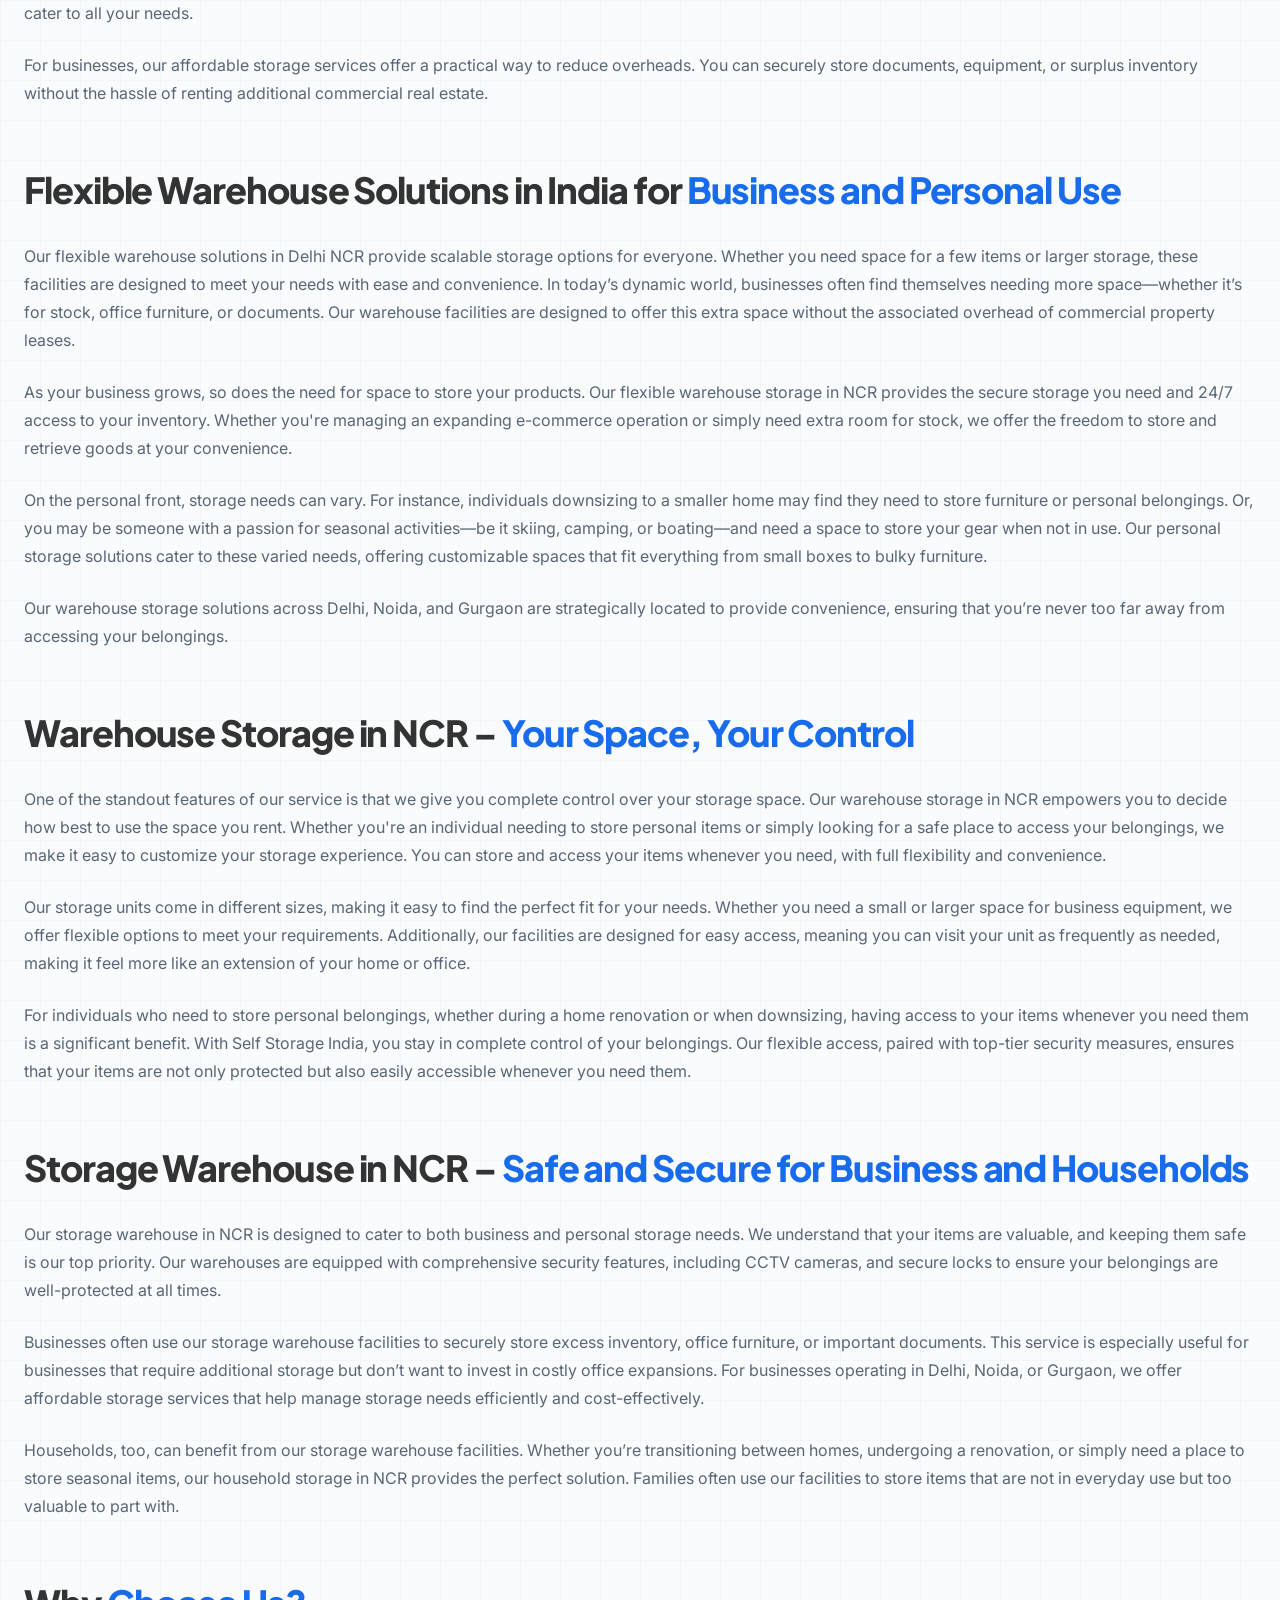
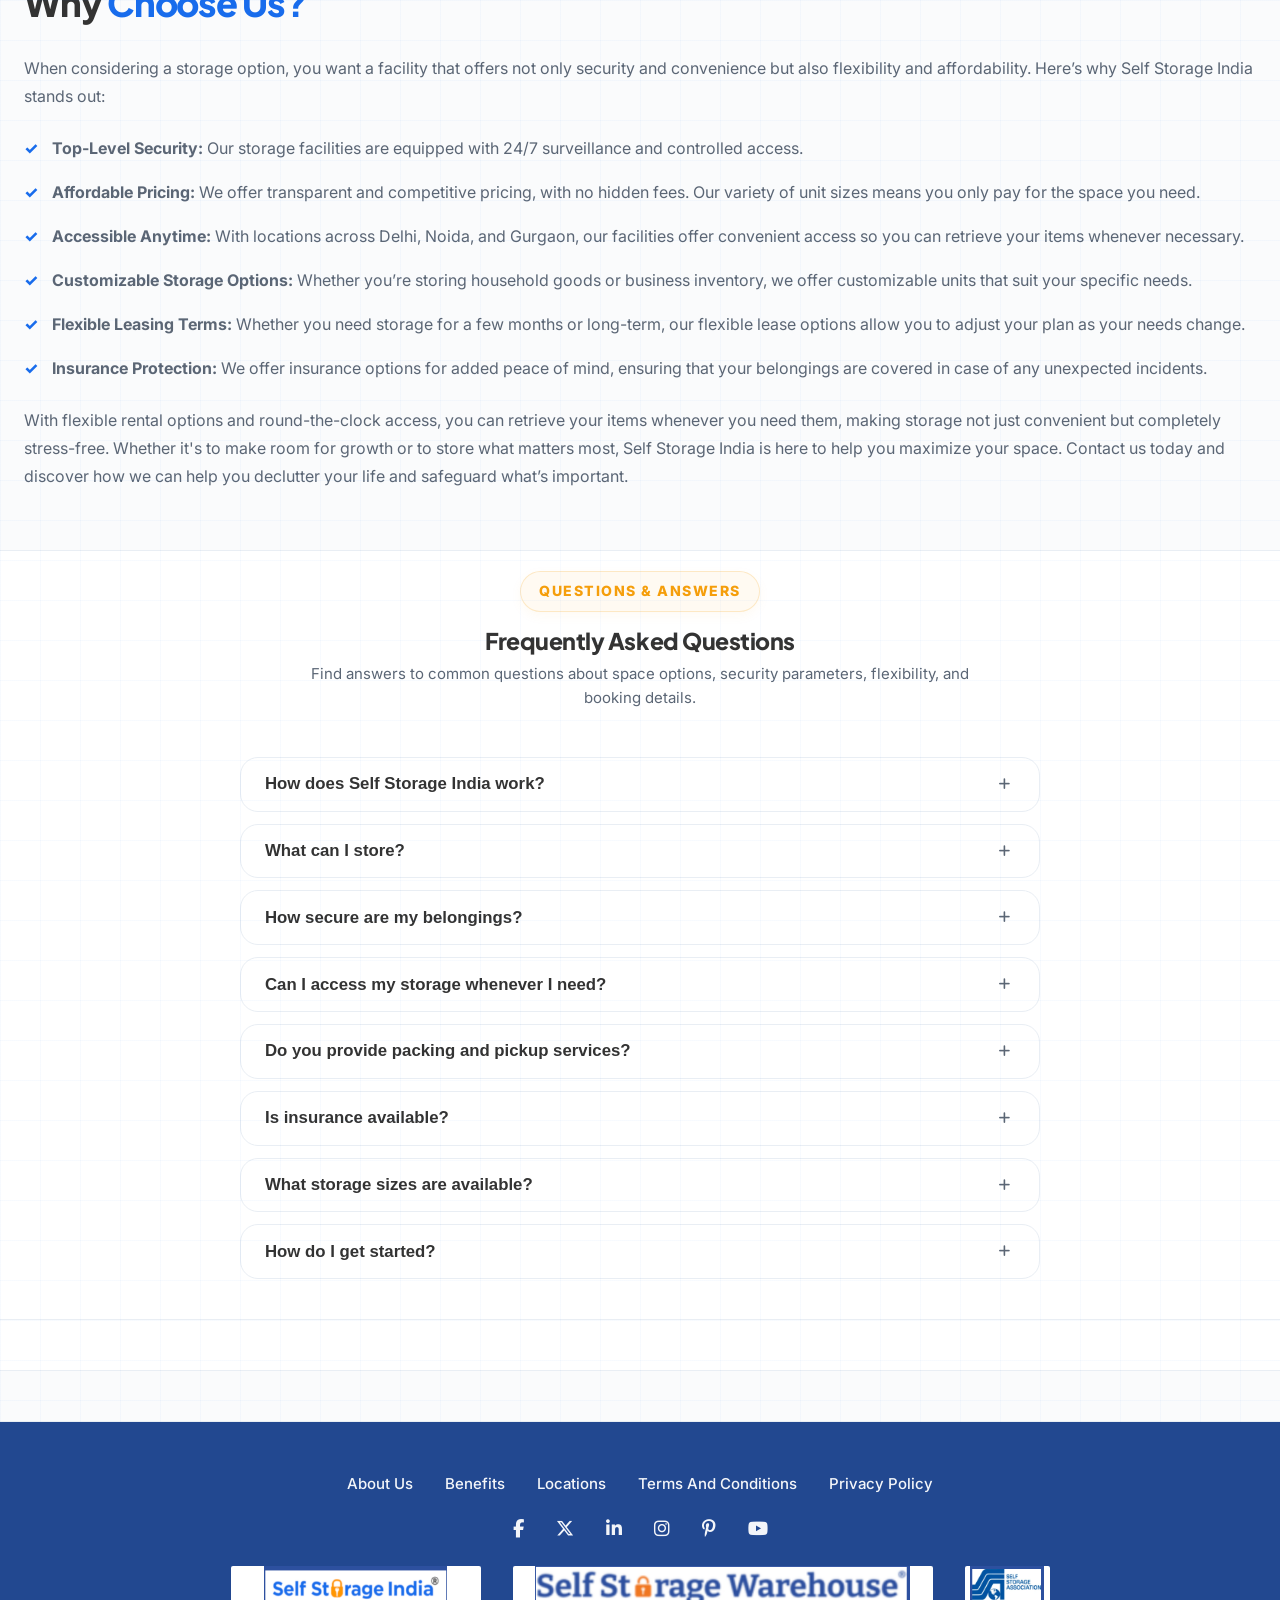
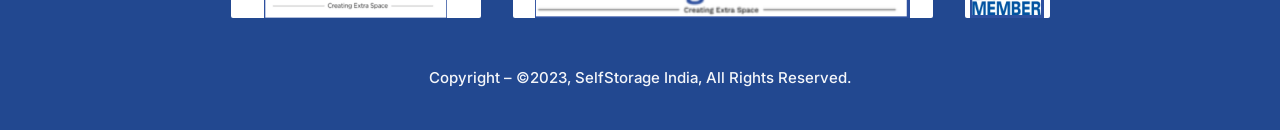
==== commit 1b0f5abf: "revert: restore index.html to its original state before session changes" ====
--- a/index.html
+++ b/index.html
@@ -3,12 +3,13 @@
 <head>
     <meta charset="UTF-8">
     <meta name="viewport" content="width=device-width, initial-scale=1.0">
-    <title>Self Storage India – Secure Self Storage Rooms in Delhi NCR</title>
+    <title>Secure Self Storage Solutions in Delhi/NCR | Self Storage India</title>
     <!-- Fonts pairing: Plus Jakarta Sans (Headings) & Inter (Body UI) -->
     <link rel="preconnect" href="https://fonts.googleapis.com">
     <link rel="preconnect" href="https://fonts.gstatic.com" crossorigin>
     <link href="https://fonts.googleapis.com/css2?family=Plus+Jakarta+Sans:wght@500;600;700;800&family=Inter:wght@400;500;600;700&display=swap" rel="stylesheet">
-    <link rel="stylesheet" href="https://fonts.googleapis.com/css2?family=Material+Symbols+Rounded:opsz,wght,FILL,GRAD@20..48,100..700,0..1,-50..200" />
+    <!-- Google Material Symbols Rounded Icons -->
+    <link rel="stylesheet" href="https://fonts.googleapis.com/css2?family=Material+Symbols+Rounded:opsz,wght,FILL,GRAD@24,400,0,0">
     <link rel="stylesheet" href="styles.css?v=1.2">
     <!-- Font Awesome CDN for footer social icons -->
     <link rel="stylesheet" href="https://cdnjs.cloudflare.com/ajax/libs/font-awesome/6.5.2/css/all.min.css" />
@@ -18,7 +19,7 @@
     <header class="navbar" id="navbar">
         <div class="nav-container">
             <!-- Brand Logo -->
-            <a href="index.html" class="brand-logo">
+            <a href="#" class="brand-logo">
                 <img src="https://selfstorageindia.com/wp-content/uploads/2025/07/Self-Storage-India-Logo.png" alt="Self Storage India Logo" class="brand-logo-img">
             </a>
 
@@ -115,347 +116,199 @@
         </div>
     </header>
 
-    <main style="padding-top: 100px;">
-        <!-- ==========================================
-             SCOPED SELF-STORAGE HOMEPAGE SECTION (FOR HOME)
-             ========================================== -->
-        <div class="self-storage-homepage-section">
-            <style>
-                /* Scoped styles strictly matching prompt specifications */
-                .self-storage-homepage-section {
-                    background-color: #ffffff;
-                    padding: 50px 0;
-                    width: 100%;
-                    box-sizing: border-box;
-                    font-family: 'Inter', -apple-system, BlinkMacSystemFont, "Segoe UI", Roboto, sans-serif;
-                }
-
-                .self-storage-homepage-section * {
-                    box-sizing: border-box;
-                }
-
-                .self-storage-homepage-section__hero {
-                    max-width: 1140px;
-                    margin: 0 auto;
-                    padding: 0 24px;
-                    display: flex;
-                    flex-direction: row-reverse; /* Swap image to left, content to right */
-                    align-items: center;
-                    justify-content: space-between;
-                    gap: 60px;
-                }
-
-                .self-storage-homepage-section__content {
-                    flex: 1 1 52%;
-                    max-width: 580px;
-                    text-align: left;
-                }
-
-                .self-storage-homepage-section__eyebrow {
-                    display: inline-block;
-                    font-size: 12px;
-                    font-weight: 700;
-                    color: #F97316; /* Brand Orange */
-                    letter-spacing: 2px;
-                    text-transform: uppercase;
-                    margin-bottom: 12px;
-                }
-
-                .self-storage-homepage-section__title {
-                    font-size: 38px;
-                    font-weight: 800;
-                    color: #2563EB; /* Brand Primary Blue */
-                    margin: 0 0 16px;
-                    line-height: 1.25;
-                    letter-spacing: -0.5px;
-                }
-
-                .self-storage-homepage-section__text {
-                    font-size: 15.5px;
-                    color: #4b5563;
-                    line-height: 1.7;
-                    margin: 0 0 28px;
-                    max-width: 520px;
-                }
-
-                .self-storage-homepage-section__cta {
-                    display: inline-flex;
-                    align-items: center;
-                    background-color: #F97316;
-                    color: #ffffff;
-                    font-weight: 700;
-                    font-size: 15px;
-                    padding: 14px 30px;
-                    border-radius: 30px;
-                    text-decoration: none;
-                    box-shadow: 0 4px 14px rgba(249, 115, 22, 0.2);
-                    transition: all 0.3s cubic-bezier(0.25, 0.8, 0.25, 1);
-                }
-
-                .self-storage-homepage-section__cta:hover {
-                    background-color: #e0610d;
-                    transform: translateY(-3px);
-                    box-shadow: 0 8px 20px rgba(249, 115, 22, 0.3);
-                }
-
-                .self-storage-homepage-section__cta-arrow {
-                    margin-left: 8px;
-                    transition: transform 0.3s ease;
-                    font-size: 17px;
-                    line-height: 1;
-                }
-
-                .self-storage-homepage-section__cta:hover .self-storage-homepage-section__cta-arrow {
-                    transform: translateX(4px);
-                }
-
-                .self-storage-homepage-section__image-container {
-                    flex: 1 1 40%;
-                    max-width: 460px;
-                    border-radius: 28px;
-                    overflow: hidden;
-                    box-shadow: 0 10px 30px rgba(0, 0, 0, 0.05);
-                }
-
-                .self-storage-homepage-section__image {
-                    width: 100%;
-                    height: auto;
-                    aspect-ratio: 4 / 3;
-                    object-fit: cover;
-                    display: block;
-                    transition: transform 0.5s cubic-bezier(0.25, 0.8, 0.25, 1);
-                }
-
-                .self-storage-homepage-section__image-container:hover .self-storage-homepage-section__image {
-                    transform: scale(1.03);
-                }
-
-                /* Media strip */
-                .self-storage-homepage-section__media {
-                    background-color: #ffffff;
-                    border-top: 1px solid #f3f4f6;
-                    border-bottom: 1px solid #f3f4f6;
-                    padding: 30px 24px;
-                    margin-top: 50px;
-                    width: 100%;
-                }
-
-                .self-storage-homepage-section__media-container {
-                    max-width: 1240px;
-                    margin: 0 auto;
-                    display: flex;
-                    flex-direction: column;
-                    align-items: center;
-                    justify-content: center;
-                    gap: 16px;
-                }
-
-                .self-storage-homepage-section__media-label {
-                    font-size: 13px;
-                    font-weight: 800;
-                    color: #4b5563;
-                    margin: 0;
-                    text-transform: uppercase;
-                    letter-spacing: 1.5px;
-                }
-
-                .ssi-private-trust-logo {
-                  display: inline-flex;
-                  align-items: center;
-                  justify-content: center;
-                  background-color: #ffffff;
-                  border: 1.5px solid #eef2fa;
-                  border-radius: 8px;
-                  width: 90px;
-                  height: 48px;
-                  cursor: default;
-                  transition: transform 0.2s ease;
-                  box-shadow: 0 2px 8px rgba(0, 0, 0, 0.04);
-                  flex-shrink: 0;
-                }
-
-                .ssi-private-trust-logo:hover {
-                  transform: scale(1.05);
-                }
-
-                .ssi-private-trust-logo img {
-                    max-height: 28px;
-                    max-width: 82%;
-                    object-fit: contain;
-                    display: block;
-                }
-
-                .self-storage-homepage-section__logos {
-                    display: flex;
-                    align-items: center;
-                    justify-content: center;
-                    gap: 16px;
-                    flex-wrap: wrap;
-                }
-
-                /* Responsive design */
-                @media (max-width: 1024px) {
-                    .self-storage-homepage-section__hero {
-                        gap: 40px;
-                    }
-                    .self-storage-homepage-section__title {
-                        font-size: 36px;
-                    }
-                    .self-storage-homepage-section__media-container {
-                        flex-direction: column;
-                        align-items: flex-start;
-                        gap: 24px;
-                    }
-                    .self-storage-homepage-section__logos {
-                        width: 100%;
-                        justify-content: flex-start;
-                        overflow-x: auto;
-                        padding-bottom: 10px;
-                        gap: 40px;
-                        -webkit-overflow-scrolling: touch;
-                    }
-                    .self-storage-homepage-section__logo {
-                        flex-shrink: 0;
-                    }
-                }
-
-                @media (max-width: 768px) {
-                    .self-storage-homepage-section {
-                        padding: 50px 0;
-                    }
-                    .self-storage-homepage-section__hero {
-                        flex-direction: column;
-                        text-align: center;
-                        gap: 40px;
-                    }
-                    .self-storage-homepage-section__content {
-                        flex: 1 1 100%;
-                        text-align: center;
-                    }
-                    .self-storage-homepage-section__text {
-                        margin-left: auto;
-                        margin-right: auto;
-                    }
-                    .self-storage-homepage-section__image-container {
-                        flex: 1 1 100%;
-                        width: 100%;
-                        max-width: 480px;
-                        margin: 0 auto;
-                    }
-                }
-            </style>
-
-            <div class="self-storage-homepage-section__hero">
-                <!-- LEFT COLUMN: CONTENT -->
-                <div class="self-storage-homepage-section__content">
-                    <span class="self-storage-homepage-section__eyebrow">SELF STORAGE MADE SIMPLE</span>
-                    <h1 class="self-storage-homepage-section__title">Household Goods Storage in Delhi NCR</h1>
-                    <p class="self-storage-homepage-section__text">
-                        Secure your belongings in a personal storage room with your own lock and key. Enjoy 24/7 access, top-notch security, and affordable rates for complete peace of mind!<br><br>
-                        Whether you are moving houses, renovating your home, traveling abroad, or simply need more space, our pest-controlled facilities and flexible plans ensure your valuables are safe and accessible.
-                    </p>
-                    <a href="index.html#calculator" class="self-storage-homepage-section__cta">
-                        Find Your Storage Space <span class="self-storage-homepage-section__cta-arrow">→</span>
-                    </a>
-                </div>
-
-                <!-- RIGHT COLUMN: IMAGE -->
-                <div class="self-storage-homepage-section__image-container">
-                    <img src="images/storage-facility.jpg" alt="Secure, premium self storage facility showing clean private storage units" class="self-storage-homepage-section__image">
-                </div>
-            </div>
-
-            <!-- MEDIA / TRUST STRIP -->
-            <div class="self-storage-homepage-section__media">
-                <div class="self-storage-homepage-section__media-container">
-                    <h2 class="self-storage-homepage-section__media-label">As seen on</h2>
-                    <div class="self-storage-homepage-section__logos">
-                        
-                        <!-- PTI LOGO -->
-                        <span class="ssi-private-trust-logo pti" title="Press Trust of India">
-                            <img src="https://selfstorageindia.com/wp-content/uploads/2024/09/ptinews.jpeg" alt="PTI Logo">
-                        </span>
-                        
-                        <!-- THE WEEK LOGO -->
-                        <span class="ssi-private-trust-logo theweek" title="The Week Live">
-                            <img src="https://selfstorageindia.com/wp-content/uploads/2024/09/The-Week-Logo-300x300.png" alt="The Week Logo">
-                        </span>
-                        
-                        <!-- TOI LOGO -->
-                        <span class="ssi-private-trust-logo toi" title="Times of India">
-                            <img src="https://selfstorageindia.com/wp-content/uploads/2024/09/TOI-Logo-300x300.png" alt="TOI Logo">
-                        </span>
-                        
-                        <!-- REPUBLIC LOGO -->
-                        <span class="ssi-private-trust-logo republic" title="Republic World">
-                            <img src="https://selfstorageindia.com/wp-content/uploads/2024/09/Radiusplus-Logo.png" alt="Republic R+ Logo">
-                        </span>
-                        
-                        <!-- ET LOGO -->
-                        <span class="ssi-private-trust-logo et" title="The Economic Times">
-                            <img src="https://selfstorageindia.com/wp-content/uploads/2024/09/ET-Logo.png" alt="Economic Times Logo">
-                        </span>
-                        
-                        <!-- ISS LOGO -->
-                        <span class="ssi-private-trust-logo iss" title="Inside Self Storage">
-                            <img src="https://selfstorageindia.com/wp-content/uploads/2024/09/ISS-Logo.png" alt="Inside Self Storage Logo">
-                        </span>
-
-                    </div>
-                </div>
-            </div>
-        </div>
-
-        <!-- ==========================================
-             SECTION 3 — HOUSEHOLD STORAGE INTRO
-             ========================================== -->
-        <section class="household-intro">
-            <style>
-                .household-intro {
-                    background-color: #ffffff;
-                    padding: 40px 0 10px;
-                    width: 100%;
-                    box-sizing: border-box;
-                }
-                .household-intro__container {
-                    max-width: 1140px;
-                    margin: 0 auto;
-                    padding: 0 24px;
-                }
-                .household-intro__heading {
-                    font-family: 'Plus Jakarta Sans', -apple-system, BlinkMacSystemFont, "Segoe UI", Roboto, sans-serif;
-                    font-size: 32px;
-                    font-weight: 700;
-                    color: #2563EB;
-                    line-height: 1.3;
-                    margin-bottom: 20px;
-                    text-align: center;
-                }
-                .household-intro__text {
-                    font-size: 16px;
-                    color: #4b5563;
-                    line-height: 1.75;
-                    margin: 0 auto 20px;
-                    text-align: center;
-                    max-width: 960px;
-                }
-                .household-intro__text a {
-                    color: #F97316;
-                    text-decoration: none;
-                    font-weight: 600;
-                }
-                .household-intro__text a:hover {
-                    text-decoration: underline;
-                }
-            </style>
-            <div class="household-intro__container">
-                <h2 class="household-intro__heading">Household Goods Storage in Self Storage India</h2>
-                <p class="household-intro__text">
-                    Our houses always go through changes, whether that’s seasonal changes, people changes, or structural changes. All of these call for a need to ensure household items are undamaged safe. A household goods storage facility, such as Self Storage India, can provide top-notch services for all your home needs. <a href="index.html">With Self Storage India’s</a> affordable storage options, you can continue to live your life happily and instantaneously incorporate unexpected changes.
+    <!-- Main Hero Container -->
+    <main class="hero-container">
+        <!-- Background graphics (Opacity < 5%) -->
+        <div class="bg-shape-grid"></div>
+        <div class="bg-shape-glow"></div>
+        <div class="bg-blueprint-pattern"></div>
+
+        <section class="hero-content-wrapper">
+            <!-- Left Info Block -->
+            <div class="hero-text-block">
+                <div class="badge-accent-wrapper">
+                    <span class="badge-dot"></span>
+                    <span class="hero-tagline-accent">INDIA'S FIRST SELF-STORAGE FACILITY</span>
+                </div>
+                <h1 class="hero-main-title">
+                    Secure Self Storage Solutions in <span class="accent-text">Delhi/NCR</span>
+                </h1>
+                <p class="hero-paragraph">
+                    Store your furniture, household goods, luggage, or business inventory in a private storage room with your own lock and key.
+                    <br><br>
+                    Enjoy 24/7 CCTV security and flexible monthly storage plans across Delhi/NCR with complete peace of mind.
                 </p>
+
+                <p class="hero-ideal-list">
+                    <strong>Ideal for:</strong> Furniture • Household Items • Luggage • Documents • Business Inventory
+                </p>
+                
+                <!-- CTA buttons group -->
+                <div class="hero-action-buttons">
+                    <button class="btn btn-primary btn-large" onclick="openQuoteModal()">Get Free Quote</button>
+                    <button class="btn btn-secondary btn-large" onclick="openQuoteModal()">Calculate Storage Space</button>
+                </div>
+
+                <!-- Trust Indicators Directly Below CTA -->
+                <div class="hero-trust-indicators">
+                    <div class="trust-indicator-item">
+                        <div class="stars">★★★★★ 4.9</div>
+                        <div class="label">Google Rating</div>
+                    </div>
+                    <div class="trust-divider"></div>
+                    <div class="trust-indicator-item">
+                        <div class="count">5,000+</div>
+                        <div class="label">Customers</div>
+                    </div>
+                    <div class="trust-divider"></div>
+                    <div class="trust-indicator-item">
+                        <div class="count">3</div>
+                        <div class="label">Storage Facilities</div>
+                    </div>
+                </div>
+            </div>
+
+            <!-- Right Visual (One Large Premium visual with floating cards & depth) -->
+            <div class="hero-visual-block">
+                <div class="hero-visual-wrapper shadow-lg float-anim">
+                    <div class="hero-visual-img-container">
+                        <img src="assets/gurugram_clean_corridor_enhanced.jpg" alt="Clean Self Storage Corridor" class="hero-visual-img">
+                    </div>
+                    
+                    <!-- Floating Badge 1 (Security Overlay) -->
+                    <div class="floating-badge badge-1 shadow-md">
+                        <div class="badge-icon-box">
+                            <span class="material-symbols-rounded">videocam</span>
+                        </div>
+                        <div class="badge-content">
+                            <h4>24×7 Surveillance</h4>
+                        </div>
+                    </div>
+                    
+                    <!-- Floating Badge 2 (Audience Overlay) -->
+                    <div class="floating-badge badge-2 shadow-md">
+                        <div class="badge-icon-box">
+                            <span class="material-symbols-rounded">lock</span>
+                        </div>
+                        <div class="badge-content">
+                            <h4>Private Lockable Rooms</h4>
+                        </div>
+                    </div>
+                    
+                    <!-- Floating Badge 3 (Utility Overlay) -->
+                    <div class="floating-badge badge-3 shadow-md">
+                        <div class="badge-icon-box">
+                            <span class="material-symbols-rounded">home_work</span>
+                        </div>
+                        <div class="badge-content">
+                            <h4>Home and Business Storage</h4>
+                        </div>
+                    </div>
+                </div>
             </div>
         </section>
 
+        <!-- Trusted & Featured In Media Logos -->
+        <section class="trust-bar">
+            <div class="trust-bar-container">
+                <span class="trust-title">As seen on</span>
+                <div class="trust-logos-grid">
+                    <div class="logo-item" title="Press Trust of India">
+                        <img src="https://selfstorageindia.com/wp-content/uploads/2024/09/ptinews.jpeg" alt="PTI Logo">
+                    </div>
+                    <div class="logo-item" title="The Week Live">
+                        <img src="https://selfstorageindia.com/wp-content/uploads/2024/09/The-Week-Logo-300x300.png" alt="The Week Logo">
+                    </div>
+                    <div class="logo-item" title="Times of India">
+                        <img src="https://selfstorageindia.com/wp-content/uploads/2024/09/TOI-Logo-300x300.png" alt="TOI Logo">
+                    </div>
+                    <div class="logo-item" title="Republic World">
+                        <img src="https://selfstorageindia.com/wp-content/uploads/2024/09/Radiusplus-Logo.png" alt="Republic R+ Logo">
+                    </div>
+                    <div class="logo-item" title="The Economic Times">
+                        <img src="https://selfstorageindia.com/wp-content/uploads/2024/09/ET-Logo.png" alt="Economic Times Logo">
+                    </div>
+                    <div class="logo-item" title="Inside Self Storage">
+                        <img src="https://selfstorageindia.com/wp-content/uploads/2024/09/ISS-Logo.png" alt="Inside Self Storage Logo">
+                    </div>
+                </div>
+            </div>
+        </section>
+
+        <!-- Redesigned "Why Self Storage" Section -->
+        <section class="why-storage-section" aria-labelledby="why-storage-heading">
+            <div class="glow-shape glow-1"></div>
+            <div class="glow-shape glow-2"></div>
+            
+            <div class="section-container-why">
+
+                <div class="split-columns-layout">
+                    <div class="video-column-wrapper reveal-element" style="transition-delay: 150ms;">
+                        <div class="video-outer-shell">
+                            <video controls preload="metadata" poster="assets/manjali_cover.jpg" aria-label="Self storage facilities showcase and customer utility video demonstration">
+                                <source src="assets/why-self-storage.mp4" type="video/mp4">
+                                Your browser does not support HTML5 video.
+                            </video>
+                        </div>
+                    </div>
+
+                    <!-- Right Block: Content Cards -->
+                    <div class="content-column-block">
+                        <div class="intro-header-block">
+                            <div class="eyebrow-container">
+                                <span class="material-symbols-rounded">warehouse</span>
+                                <span>Why Self Storage</span>
+                            </div>
+                            <h2 id="why-storage-heading" class="reveal-element">More Space for What <span class="accent-gradient-text">Matters Most.</span></h2>
+                            <p class="reveal-element">Real estate prices in Delhi-NCR and other major Indian metros are very expensive so individuals and businesses alike should re-evaluate how they currently utilize their work or living areas.</p>
+                        </div>
+
+                        <p class="column-intro-paragraph reveal-element" style="transition-delay: 200ms;">
+                            Too much “stuff” can cause a mess and reduce the effectiveness and efficiency of work/living areas – clutter kills efficiency and quality of life. We help resolve this issue by providing a safe, convenient, effective, and affordable solution via the power of self storage.
+                        </p>
+                    </div>
+                </div>
+
+                <div class="benefit-cards-grid">
+                    <div class="benefit-card-item reveal-element" style="transition-delay: 250ms;">
+                        <div class="card-icon-container">
+                            <span class="material-symbols-rounded">verified_user</span>
+                        </div>
+                        <h3>Secure Storage</h3>
+                        <p>Your belongings remain protected inside professionally managed and monitored storage facilities.</p>
+                    </div>
+
+                    <div class="benefit-card-item reveal-element" style="transition-delay: 300ms;">
+                        <div class="card-icon-container">
+                            <span class="material-symbols-rounded">inventory_2</span>
+                        </div>
+                        <h3>More Usable Space</h3>
+                        <p>Free up valuable space at home or work without permanently letting go of your belongings.</p>
+                    </div>
+
+                    <div class="benefit-card-item reveal-element" style="transition-delay: 350ms;">
+                        <div class="card-icon-container">
+                            <span class="material-symbols-rounded">schedule</span>
+                        </div>
+                        <h3>Flexible Access</h3>
+                        <p>Choose a storage duration that suits your changing personal or business requirements.</p>
+                    </div>
+
+                    <div class="benefit-card-item reveal-element" style="transition-delay: 400ms;">
+                        <div class="card-icon-container">
+                            <span class="material-symbols-rounded">payments</span>
+                        </div>
+                        <h3>Cost-Effective</h3>
+                        <p>Get the extra space you need without paying the high cost of larger real estate.</p>
+                    </div>
+                </div>
+
+
+        </section>
+
+
+
+        <!-- When Self Storage Makes Sense Section -->
         <!-- When Self Storage Makes Sense Section -->
         <section id="services" class="sense-section">
             <div class="container">
@@ -573,223 +426,363 @@
                 </div>
             </div>
         </section>
-
-        <!-- ==========================================
-             SECTION 4 — WHY THERE IS A NEED FOR HOUSEHOLD STORAGE
-             ========================================== -->
-        <section class="household-need">
-            <style>
-                .household-need {
-                    background-color: #FAFCFF;
-                    padding: 20px 24px 40px;
-                    width: 100%;
-                    box-sizing: border-box;
-                    font-family: 'Inter', sans-serif;
-                }
-
-                .household-need__container {
-                    max-width: 1140px;
-                    margin: 0 auto;
-                }
-
-                .household-need__header {
-                    text-align: center;
-                    margin-bottom: 60px;
-                }
-
-                .household-need__heading {
-                    font-family: 'Plus Jakarta Sans', -apple-system, BlinkMacSystemFont, "Segoe UI", Roboto, sans-serif;
-                    font-size: 32px;
-                    font-weight: 700;
-                    color: #2563EB;
-                    line-height: 1.25;
-                    margin-bottom: 12px;
-                }
-
-                .household-need__subtitle {
-                    font-size: 16px;
-                    color: #5f6c7b;
-                    font-weight: 400;
-                }
-
-                .household-need__grid {
-                    display: grid;
-                    grid-template-columns: repeat(3, 1fr);
-                    row-gap: 100px;
-                    column-gap: 40px;
-                    width: 100%;
-                }
-
-                .household-need__card {
-                    position: relative;
-                    background-color: #ffffff;
-                    border: 2px solid #2563EB;
-                    border-radius: 24px;
-                    padding: 110px 24px 30px;
-                    text-align: center;
-                    box-sizing: border-box;
-                    display: flex;
-                    flex-direction: column;
-                    align-items: center;
-                    transition: all 0.35s cubic-bezier(0.25, 0.8, 0.25, 1);
-                    box-shadow: 0 4px 20px rgba(37, 99, 235, 0.03);
-                }
-
-                .household-need__card:hover {
-                    transform: translateY(-8px);
-                    border-color: #F97316;
-                    box-shadow: 0 20px 40px rgba(249, 115, 22, 0.12);
-                }
-
-                .household-need__img-box {
-                    position: absolute;
-                    top: -65px;
-                    left: 50%;
-                    transform: translateX(-50%);
-                    width: 155px;
-                    height: 155px;
-                    border-radius: 20px;
-                    overflow: hidden;
-                    border: 5px solid #ffffff;
-                    box-shadow: 0 10px 25px rgba(37, 99, 235, 0.12);
-                    transition: all 0.35s cubic-bezier(0.25, 0.8, 0.25, 1);
-                }
-
-                .household-need__card:hover .household-need__img-box {
-                    transform: translateX(-50%) translateY(-5px) scale(1.03);
-                    box-shadow: 0 15px 30px rgba(249, 115, 22, 0.2);
-                }
-
-                .household-need__img-box img {
-                    width: 100%;
-                    height: 100%;
-                    object-fit: cover;
-                    display: block;
-                }
-
-                .household-need__card-title {
-                    font-family: 'Plus Jakarta Sans', -apple-system, BlinkMacSystemFont, "Segoe UI", Roboto, sans-serif;
-                    font-size: 22px;
-                    font-weight: 700;
-                    color: #2563EB;
-                    margin-bottom: 14px;
-                    transition: color 0.3s ease;
-                }
-
-                .household-need__card:hover .household-need__card-title {
-                    color: #F97316;
-                }
-
-                .household-need__card-desc {
-                    font-size: 14.5px;
-                    color: #374151;
-                    line-height: 1.6;
-                    max-width: 280px;
-                }
-
-                @media (max-width: 1024px) {
-                    .household-need__grid {
-                        gap: 30px;
-                    }
-                    .household-need__card {
-                        padding-top: 100px;
-                    }
-                    .household-need__img-box {
-                        width: 135px;
-                        height: 135px;
-                        top: -55px;
-                    }
-                    .household-need__heading {
-                        font-size: 30px;
-                    }
-                }
-
-                @media (max-width: 768px) {
-                    .household-need {
-                        padding: 60px 20px;
-                    }
-                    .household-need__grid {
-                        grid-template-columns: 1fr;
-                        gap: 80px;
-                        margin-top: 40px;
-                    }
-                    .household-need__header {
-                        margin-bottom: 70px;
-                    }
-                }
-            </style>
-
-            <div class="household-need__container">
-                <div class="household-need__header">
-                    <h2 class="household-need__heading">Why There is a Need for Household Storage?</h2>
-                    <p class="household-need__subtitle">Here are some scenarios where you are likely to encounter the need for household goods storage.</p>
-                </div>
-
-                <div class="household-need__grid">
-                    <!-- CARD 1: RELOCATION -->
-                    <div class="household-need__card">
-                        <div class="household-need__img-box">
-                            <img src="assets/scen_relocation.png" alt="Relocation scenario">
-                        </div>
-                        <h3 class="household-need__card-title">Relocation</h3>
-                        <p class="household-need__card-desc">Use household storage for a smooth transition when switching homes.</p>
-                    </div>
-
-                    <!-- CARD 2: TRAVELLING ABROAD -->
-                    <div class="household-need__card">
-                        <div class="household-need__img-box">
-                            <img src="assets/scen_travel.png" alt="Travelling Abroad scenario">
-                        </div>
-                        <h3 class="household-need__card-title">Travelling Abroad</h3>
-                        <p class="household-need__card-desc">Secure your home items with our storage while you travel abroad, worry-free.</p>
-                    </div>
-
-                    <!-- CARD 3: SAFETY -->
-                    <div class="household-need__card">
-                        <div class="household-need__img-box">
-                            <img src="assets/scen_safety.png" alt="Safety scenario">
-                        </div>
-                        <h3 class="household-need__card-title">Safety</h3>
-                        <p class="household-need__card-desc">Choose our storage solutions for the ultimate safety of your household items.</p>
-                    </div>
-
-                    <!-- CARD 4: HOME OFFICE NEEDS -->
-                    <div class="household-need__card">
-                        <div class="household-need__img-box">
-                            <img src="assets/scen_home_office.png" alt="Home Office Needs scenario">
-                        </div>
-                        <h3 class="household-need__card-title">Home Office Needs</h3>
-                        <p class="household-need__card-desc">Expand your home office space by safely storing extra items with us.</p>
-                    </div>
-
-                    <!-- CARD 5: RENOVATION -->
-                    <div class="household-need__card">
-                        <div class="household-need__img-box">
-                            <img src="assets/scen_renovation.png" alt="Renovation scenario">
-                        </div>
-                        <h3 class="household-need__card-title">Renovation</h3>
-                        <p class="household-need__card-desc">Store your items safely with us during home renovations or refurbishing.</p>
-                    </div>
-
-                    <!-- CARD 6: DOWNSIZING -->
-                    <div class="household-need__card">
-                        <div class="household-need__img-box">
-                            <img src="assets/scen_downsizing.png" alt="Downsizing scenario">
-                        </div>
-                        <h3 class="household-need__card-title">Downsizing</h3>
-                        <p class="household-need__card-desc">Simplify downsizing by storing excess items with our convenient solutions.</p>
-                    </div>
-                </div>
+        <!-- Storage Calculator Section -->
+        <section id="calculator" class="calc-section">
+            <div class="container">
+                <div class="section-header-centered">
+                    <span class="calc-tag">
+                        <span class="material-symbols-rounded" style="font-size: 1.15rem; margin-right: 4px; vertical-align: middle;">calculate</span>
+                        Storage Size Calculator
+                    </span>
+                    <h2>Find the Perfect Storage Space<br>in Under 60 Seconds</h2>
+                    <p>Answer a few simple questions and we'll recommend the ideal storage unit based on the items you want to store.</p>
+                </div>
+
+                <div class="calc-container">
+                    <!-- Left Column: Illustrated Storage Unit (fills dynamically) -->
+                    <div class="calc-visual-column">
+                        <div class="storage-unit-box shadow-md">
+                            <div class="unit-header">
+                                <span class="material-symbols-rounded">door_sliding</span>
+                                <h4>Your Virtual Storage Unit</h4>
+                            </div>
+                            <div class="unit-room-visual">
+                                <!-- The fill overlays -->
+                                <div class="unit-fill-progress" id="unit-fill"></div>
+                                <div class="unit-fill-percentage" id="unit-fill-percent">0% Full</div>
+                                <!-- Illustrated boxes that show up when items are added -->
+                                <div class="unit-grid-items" id="unit-items-display"></div>
+                            </div>
+                        </div>
+
+                        <!-- Live Result Card -->
+                        <div class="live-result-card shadow-lg">
+                            <div class="result-header">
+                                <span class="badge-dot"></span>
+                                <h5>Recommended Space</h5>
+                            </div>
+                            <div class="result-value" id="calc-result-size">0 sq ft</div>
+                            <ul class="result-details">
+                                <li>
+                                    <span class="material-symbols-rounded check-icon">check_circle</span>
+                                    <span id="calc-result-desc">Select items to calculate space</span>
+                                </li>
+                                <li>
+                                    <span class="material-symbols-rounded check-icon">check_circle</span>
+                                    <span id="calc-result-price">Estimated Monthly Plan: Starting from ₹1,200</span>
+                                </li>
+                            </ul>
+                            <button class="btn btn-calc-transparent full-width" onclick="openQuoteModal()">View Storage Options</button>
+                        </div>
+                    </div>
+
+                    <!-- Right Column: Interactive Item Grid -->
+                    <div class="calc-items-column">
+                        <div class="calc-items-grid">
+                            <!-- Item 1: Sofa -->
+                            <div class="calc-item-card" data-item="sofa" data-volume="15">
+                                <div class="card-icon-title">
+                                    <div class="calc-icon-box theme-blue">
+                                        <span class="material-symbols-rounded">weekend</span>
+                                    </div>
+                                    <span>Sofa</span>
+                                </div>
+                                <div class="card-controls">
+                                    <button class="control-btn minus" onclick="updateItemQty('sofa', -1)" aria-label="Decrease quantity">—</button>
+                                    <span class="qty-display" id="qty-sofa">0</span>
+                                    <button class="control-btn plus" onclick="updateItemQty('sofa', 1)" aria-label="Increase quantity">+</button>
+                                </div>
+                            </div>
+
+                            <!-- Item 2: Bed -->
+                            <div class="calc-item-card" data-item="bed" data-volume="20">
+                                <div class="card-icon-title">
+                                    <div class="calc-icon-box theme-blue">
+                                        <span class="material-symbols-rounded">bed</span>
+                                    </div>
+                                    <span>Bed</span>
+                                </div>
+                                <div class="card-controls">
+                                    <button class="control-btn minus" onclick="updateItemQty('bed', -1)" aria-label="Decrease quantity">—</button>
+                                    <span class="qty-display" id="qty-bed">0</span>
+                                    <button class="control-btn plus" onclick="updateItemQty('bed', 1)" aria-label="Increase quantity">+</button>
+                                </div>
+                            </div>
+
+                            <!-- Item 3: Dining Table -->
+                            <div class="calc-item-card" data-item="table" data-volume="10">
+                                <div class="card-icon-title">
+                                    <div class="calc-icon-box theme-blue">
+                                        <span class="material-symbols-rounded">table_restaurant</span>
+                                    </div>
+                                    <span>Dining Table</span>
+                                </div>
+                                <div class="card-controls">
+                                    <button class="control-btn minus" onclick="updateItemQty('table', -1)" aria-label="Decrease quantity">—</button>
+                                    <span class="qty-display" id="qty-table">0</span>
+                                    <button class="control-btn plus" onclick="updateItemQty('table', 1)" aria-label="Increase quantity">+</button>
+                                </div>
+                            </div>
+
+                            <!-- Item 4: Chair -->
+                            <div class="calc-item-card" data-item="chair" data-volume="3">
+                                <div class="card-icon-title">
+                                    <div class="calc-icon-box theme-blue">
+                                        <span class="material-symbols-rounded">chair</span>
+                                    </div>
+                                    <span>Chair</span>
+                                </div>
+                                <div class="card-controls">
+                                    <button class="control-btn minus" onclick="updateItemQty('chair', -1)" aria-label="Decrease quantity">—</button>
+                                    <span class="qty-display" id="qty-chair">0</span>
+                                    <button class="control-btn plus" onclick="updateItemQty('chair', 1)" aria-label="Increase quantity">+</button>
+                                </div>
+                            </div>
+
+                            <!-- Item 5: Wardrobe -->
+                            <div class="calc-item-card" data-item="wardrobe" data-volume="15">
+                                <div class="card-icon-title">
+                                    <div class="calc-icon-box theme-blue">
+                                        <span class="material-symbols-rounded">dresser</span>
+                                    </div>
+                                    <span>Wardrobe</span>
+                                </div>
+                                <div class="card-controls">
+                                    <button class="control-btn minus" onclick="updateItemQty('wardrobe', -1)" aria-label="Decrease quantity">—</button>
+                                    <span class="qty-display" id="qty-wardrobe">0</span>
+                                    <button class="control-btn plus" onclick="updateItemQty('wardrobe', 1)" aria-label="Increase quantity">+</button>
+                                </div>
+                            </div>
+
+                            <!-- Item 6: Boxes -->
+                            <div class="calc-item-card" data-item="boxes" data-volume="2">
+                                <div class="card-icon-title">
+                                    <div class="calc-icon-box theme-blue">
+                                        <span class="material-symbols-rounded">inventory_2</span>
+                                    </div>
+                                    <span>Boxes</span>
+                                </div>
+                                <div class="card-controls">
+                                    <button class="control-btn minus" onclick="updateItemQty('boxes', -1)" aria-label="Decrease quantity">—</button>
+                                    <span class="qty-display" id="qty-boxes">0</span>
+                                    <button class="control-btn plus" onclick="updateItemQty('boxes', 1)" aria-label="Increase quantity">+</button>
+                                </div>
+                            </div>
+
+                            <!-- Item 7: Suitcases -->
+                            <div class="calc-item-card" data-item="luggage" data-volume="3">
+                                <div class="card-icon-title">
+                                    <div class="calc-icon-box theme-blue">
+                                        <span class="material-symbols-rounded">luggage</span>
+                                    </div>
+                                    <span>Suitcases</span>
+                                </div>
+                                <div class="card-controls">
+                                    <button class="control-btn minus" onclick="updateItemQty('luggage', -1)" aria-label="Decrease quantity">—</button>
+                                    <span class="qty-display" id="qty-luggage">0</span>
+                                    <button class="control-btn plus" onclick="updateItemQty('luggage', 1)" aria-label="Increase quantity">+</button>
+                                </div>
+                            </div>
+
+                            <!-- Item 8: TV -->
+                            <div class="calc-item-card" data-item="tv" data-volume="4">
+                                <div class="card-icon-title">
+                                    <div class="calc-icon-box theme-blue">
+                                        <span class="material-symbols-rounded">tv</span>
+                                    </div>
+                                    <span>TV</span>
+                                </div>
+                                <div class="card-controls">
+                                    <button class="control-btn minus" onclick="updateItemQty('tv', -1)" aria-label="Decrease quantity">—</button>
+                                    <span class="qty-display" id="qty-tv">0</span>
+                                    <button class="control-btn plus" onclick="updateItemQty('tv', 1)" aria-label="Increase quantity">+</button>
+                                </div>
+                            </div>
+
+                            <!-- Item 9: Documents -->
+                            <div class="calc-item-card" data-item="folder" data-volume="1">
+                                <div class="card-icon-title">
+                                    <div class="calc-icon-box theme-blue">
+                                        <span class="material-symbols-rounded">folder</span>
+                                    </div>
+                                    <span>Documents</span>
+                                </div>
+                                <div class="card-controls">
+                                    <button class="control-btn minus" onclick="updateItemQty('folder', -1)" aria-label="Decrease quantity">—</button>
+                                    <span class="qty-display" id="qty-folder">0</span>
+                                    <button class="control-btn plus" onclick="updateItemQty('folder', 1)" aria-label="Increase quantity">+</button>
+                                </div>
+                            </div>
+
+                            <!-- Item 10: Appliances -->
+                            <div class="calc-item-card" data-item="appliances" data-volume="12">
+                                <div class="card-icon-title">
+                                    <div class="calc-icon-box theme-blue">
+                                        <span class="material-symbols-rounded">kitchen</span>
+                                    </div>
+                                    <span>Appliances</span>
+                                </div>
+                                <div class="card-controls">
+                                    <button class="control-btn minus" onclick="updateItemQty('appliances', -1)" aria-label="Decrease quantity">—</button>
+                                    <span class="qty-display" id="qty-appliances">0</span>
+                                    <button class="control-btn plus" onclick="updateItemQty('appliances', 1)" aria-label="Increase quantity">+</button>
+                                </div>
+                            </div>
+
+                            <!-- Item 11: Bicycle -->
+                            <div class="calc-item-card" data-item="bicycle" data-volume="8">
+                                <div class="card-icon-title">
+                                    <div class="calc-icon-box theme-blue">
+                                        <span class="material-symbols-rounded">pedal_bike</span>
+                                    </div>
+                                    <span>Bicycle</span>
+                                </div>
+                                <div class="card-controls">
+                                    <button class="control-btn minus" onclick="updateItemQty('bicycle', -1)" aria-label="Decrease quantity">—</button>
+                                    <span class="qty-display" id="qty-bicycle">0</span>
+                                    <button class="control-btn plus" onclick="updateItemQty('bicycle', 1)" aria-label="Increase quantity">+</button>
+                                </div>
+                            </div>
+
+                            <!-- Item 12: Business Inventory -->
+                            <div class="calc-item-card" data-item="inventory" data-volume="25">
+                                <div class="card-icon-title">
+                                    <div class="calc-icon-box theme-blue">
+                                        <span class="material-symbols-rounded">warehouse</span>
+                                    </div>
+                                    <span>Business Stock</span>
+                                </div>
+                                <div class="card-controls">
+                                    <button class="control-btn minus" onclick="updateItemQty('inventory', -1)" aria-label="Decrease quantity">—</button>
+                                    <span class="qty-display" id="qty-inventory">0</span>
+                                    <button class="control-btn plus" onclick="updateItemQty('inventory', 1)" aria-label="Increase quantity">+</button>
+                                </div>
+                            </div>
+                        </div>
+                    </div>
+                </div>
+
+                <!-- Trust Section / Reassurance Cards -->
+                <div class="calc-trust-grid">
+                    <div class="trust-card">
+                        <span class="material-symbols-rounded">check_circle</span>
+                        <div>
+                            <h4>Free Size Recommendation</h4>
+                            <p>We'll recommend the right storage size based on your belongings.</p>
+                        </div>
+                    </div>
+                    <div class="trust-card">
+                        <span class="material-symbols-rounded">check_circle</span>
+                        <div>
+                            <h4>Pay Only For What You Need</h4>
+                            <p>No oversized units or unnecessary costs.</p>
+                        </div>
+                    </div>
+                    <div class="trust-card">
+                        <span class="material-symbols-rounded">check_circle</span>
+                        <div>
+                            <h4>Upgrade Anytime</h4>
+                            <p>Need more space later? Changing storage size is easy.</p>
+                        </div>
+                    </div>
+                </div>
+
+
+        <!-- Our Locations Section -->
+        <section id="locations" class="locations-section">
+            <div class="container">
+                <div class="section-header-centered">
+                    <span class="loc-tag-vibrant">OUR LOCATIONS</span>
+                    <h2>Storage Facilities Across Delhi NCR</h2>
+                    <p>Conveniently located storage facilities across Delhi NCR, making it easy to store, access and retrieve your belongings whenever you need them.</p>
+
+
+                </div>
+
+                <!-- 3 Location Cards -->
+                <div class="locations-grid">
+                    <!-- Location Card 1: Delhi -->
+                    <div class="location-card shadow-sm" id="loc-card-delhi" onclick="openQuoteModal()">
+                        <div class="loc-image-container">
+                            <img src="assets/dwarka_storage.png" alt="Self Storage Delhi Dwarka Facility" class="loc-image">
+                            <div class="loc-badge">
+                                <span class="material-symbols-rounded">location_on</span>
+                                <span>Delhi</span>
+                            </div>
+                        </div>
+                        <div class="loc-details">
+                            <h3>Selfstorage Dwarka</h3>
+                            <p class="loc-address">Sector 28, Dwarka, Delhi</p>
+                            <div class="loc-chips">
+                                <span class="chip">✓ 24/7 Security</span>
+                                <span class="chip">✓ CCTV Monitoring</span>
+                                <span class="chip">✓ Pest Control</span>
+                            </div>
+                            <div class="loc-explore-link">
+                                <span>Explore Facility</span>
+                                <span class="material-symbols-rounded explore-arrow">arrow_right_alt</span>
+                            </div>
+                        </div>
+                    </div>
+
+                    <!-- Location Card 2: Gurugram -->
+                    <div class="location-card shadow-sm" id="loc-card-gurugram" onclick="openQuoteModal()">
+                        <div class="loc-image-container">
+                            <img src="assets/gurugram_storage.png" alt="Self Storage Gurugram Facility" class="loc-image">
+                            <div class="loc-badge">
+                                <span class="material-symbols-rounded">location_on</span>
+                                <span>Gurugram</span>
+                            </div>
+                        </div>
+                        <div class="loc-details">
+                            <h3>Selfstorage Gurugram</h3>
+                            <p class="loc-address">Sector 34, Honda Chowk, Gurugram</p>
+                            <div class="loc-chips">
+                                <span class="chip">✓ 24/7 Security</span>
+                                <span class="chip">✓ CCTV Monitoring</span>
+                                <span class="chip">✓ Pest Control</span>
+                            </div>
+                            <div class="loc-explore-link">
+                                <span>Explore Facility</span>
+                                <span class="material-symbols-rounded explore-arrow">arrow_right_alt</span>
+                            </div>
+                        </div>
+                    </div>
+
+                    <!-- Location Card 3: Noida -->
+                    <div class="location-card shadow-sm" id="loc-card-noida" onclick="openQuoteModal()">
+                        <div class="loc-image-container">
+                            <img src="assets/noida_storage.png" alt="Self Storage Noida Facility" class="loc-image">
+                            <div class="loc-badge">
+                                <span class="material-symbols-rounded">location_on</span>
+                                <span>Noida</span>
+                            </div>
+                        </div>
+                        <div class="loc-details">
+                            <h3>Selfstorage Noida</h3>
+                            <p class="loc-address">Sector 59, Noida</p>
+                            <div class="loc-chips">
+                                <span class="chip">✓ 24/7 Security</span>
+                                <span class="chip">✓ CCTV Monitoring</span>
+                                <span class="chip">✓ Pest Control</span>
+                            </div>
+                            <div class="loc-explore-link">
+                                <span>Explore Facility</span>
+                                <span class="material-symbols-rounded explore-arrow">arrow_right_alt</span>
+                            </div>
+                        </div>
+                    </div>
+                </div>
+
+
+
             </div>
         </section>
 
-        <!-- ==========================================
-             SECTION 4.1 — OUR STORAGE SOLUTIONS
-             ========================================== -->
         <!-- Our Offerings Section -->
         <section id="offerings" class="offerings-section">
             <div class="container">
-                <div class="section-header-centered">
+                <div class="section-header-centered" style="max-width: 700px; margin-bottom: var(--space-3xl);">
                     <span class="calc-tag">OUR STORAGE SOLUTIONS</span>
                     <h2>Storage Solutions for Every Need</h2>
                     <p>Whether you're storing household belongings, business inventory, or travel luggage, choose a secure storage solution designed around your lifestyle.</p>
@@ -909,282 +902,17 @@
                 </div>
             </div>
         </section>
-<!-- ==========================================
-             SECTION 4.2 — STORAGE CALCULATOR
-             ========================================== -->
-        <!-- Storage Calculator Section -->
-        <section id="calculator" class="calc-section">
-            <div class="container">
-                <div class="section-header-centered">
-                    <span class="calc-tag">
-                        <span class="material-symbols-rounded" style="font-size: 1.15rem; margin-right: 4px; vertical-align: middle;">calculate</span>
-                        Storage Size Calculator
-                    </span>
-                    <h2>Find the Perfect Storage Space<br>in Under 60 Seconds</h2>
-                    <p>Answer a few simple questions and we'll recommend the ideal storage unit based on the items you want to store.</p>
-                </div>
-
-                <div class="calc-container">
-                    <!-- Left Column: Illustrated Storage Unit (fills dynamically) -->
-                    <div class="calc-visual-column">
-                        <div class="storage-unit-box shadow-md">
-                            <div class="unit-header">
-                                <span class="material-symbols-rounded">door_sliding</span>
-                                <h4>Your Virtual Storage Unit</h4>
-                            </div>
-                            <div class="unit-room-visual">
-                                <!-- The fill overlays -->
-                                <div class="unit-fill-progress" id="unit-fill"></div>
-                                <div class="unit-fill-percentage" id="unit-fill-percent">0% Full</div>
-                                <!-- Illustrated boxes that show up when items are added -->
-                                <div class="unit-grid-items" id="unit-items-display"></div>
-                            </div>
-                        </div>
-
-                        <!-- Live Result Card -->
-                        <div class="live-result-card shadow-lg">
-                            <div class="result-header">
-                                <span class="badge-dot"></span>
-                                <h5>Recommended Space</h5>
-                            </div>
-                            <div class="result-value" id="calc-result-size">0 sq ft</div>
-                            <ul class="result-details">
-                                <li>
-                                    <span class="material-symbols-rounded check-icon">check_circle</span>
-                                    <span id="calc-result-desc">Select items to calculate space</span>
-                                </li>
-                                <li>
-                                    <span class="material-symbols-rounded check-icon">check_circle</span>
-                                    <span id="calc-result-price">Estimated Monthly Plan: Starting from ₹1,200</span>
-                                </li>
-                            </ul>
-                            <button class="btn btn-calc-transparent full-width" onclick="openQuoteModal()">View Storage Options</button>
-                        </div>
-                    </div>
-
-                    <!-- Right Column: Interactive Item Grid -->
-                    <div class="calc-items-column">
-                        <div class="calc-items-grid">
-                            <!-- Item 1: Sofa -->
-                            <div class="calc-item-card" data-item="sofa" data-volume="15">
-                                <div class="card-icon-title">
-                                    <div class="calc-icon-box theme-blue">
-                                        <span class="material-symbols-rounded">weekend</span>
-                                    </div>
-                                    <span>Sofa</span>
-                                </div>
-                                <div class="card-controls">
-                                    <button class="control-btn minus" onclick="updateItemQty('sofa', -1)" aria-label="Decrease quantity">—</button>
-                                    <span class="qty-display" id="qty-sofa">0</span>
-                                    <button class="control-btn plus" onclick="updateItemQty('sofa', 1)" aria-label="Increase quantity">+</button>
-                                </div>
-                            </div>
-
-                            <!-- Item 2: Bed -->
-                            <div class="calc-item-card" data-item="bed" data-volume="20">
-                                <div class="card-icon-title">
-                                    <div class="calc-icon-box theme-blue">
-                                        <span class="material-symbols-rounded">bed</span>
-                                    </div>
-                                    <span>Bed</span>
-                                </div>
-                                <div class="card-controls">
-                                    <button class="control-btn minus" onclick="updateItemQty('bed', -1)" aria-label="Decrease quantity">—</button>
-                                    <span class="qty-display" id="qty-bed">0</span>
-                                    <button class="control-btn plus" onclick="updateItemQty('bed', 1)" aria-label="Increase quantity">+</button>
-                                </div>
-                            </div>
-
-                            <!-- Item 3: Dining Table -->
-                            <div class="calc-item-card" data-item="table" data-volume="10">
-                                <div class="card-icon-title">
-                                    <div class="calc-icon-box theme-blue">
-                                        <span class="material-symbols-rounded">table_restaurant</span>
-                                    </div>
-                                    <span>Dining Table</span>
-                                </div>
-                                <div class="card-controls">
-                                    <button class="control-btn minus" onclick="updateItemQty('table', -1)" aria-label="Decrease quantity">—</button>
-                                    <span class="qty-display" id="qty-table">0</span>
-                                    <button class="control-btn plus" onclick="updateItemQty('table', 1)" aria-label="Increase quantity">+</button>
-                                </div>
-                            </div>
-
-                            <!-- Item 4: Chair -->
-                            <div class="calc-item-card" data-item="chair" data-volume="3">
-                                <div class="card-icon-title">
-                                    <div class="calc-icon-box theme-blue">
-                                        <span class="material-symbols-rounded">chair</span>
-                                    </div>
-                                    <span>Chair</span>
-                                </div>
-                                <div class="card-controls">
-                                    <button class="control-btn minus" onclick="updateItemQty('chair', -1)" aria-label="Decrease quantity">—</button>
-                                    <span class="qty-display" id="qty-chair">0</span>
-                                    <button class="control-btn plus" onclick="updateItemQty('chair', 1)" aria-label="Increase quantity">+</button>
-                                </div>
-                            </div>
-
-                            <!-- Item 5: Wardrobe -->
-                            <div class="calc-item-card" data-item="wardrobe" data-volume="15">
-                                <div class="card-icon-title">
-                                    <div class="calc-icon-box theme-blue">
-                                        <span class="material-symbols-rounded">dresser</span>
-                                    </div>
-                                    <span>Wardrobe</span>
-                                </div>
-                                <div class="card-controls">
-                                    <button class="control-btn minus" onclick="updateItemQty('wardrobe', -1)" aria-label="Decrease quantity">—</button>
-                                    <span class="qty-display" id="qty-wardrobe">0</span>
-                                    <button class="control-btn plus" onclick="updateItemQty('wardrobe', 1)" aria-label="Increase quantity">+</button>
-                                </div>
-                            </div>
-
-                            <!-- Item 6: Boxes -->
-                            <div class="calc-item-card" data-item="boxes" data-volume="2">
-                                <div class="card-icon-title">
-                                    <div class="calc-icon-box theme-blue">
-                                        <span class="material-symbols-rounded">inventory_2</span>
-                                    </div>
-                                    <span>Boxes</span>
-                                </div>
-                                <div class="card-controls">
-                                    <button class="control-btn minus" onclick="updateItemQty('boxes', -1)" aria-label="Decrease quantity">—</button>
-                                    <span class="qty-display" id="qty-boxes">0</span>
-                                    <button class="control-btn plus" onclick="updateItemQty('boxes', 1)" aria-label="Increase quantity">+</button>
-                                </div>
-                            </div>
-
-                            <!-- Item 7: Suitcases -->
-                            <div class="calc-item-card" data-item="luggage" data-volume="3">
-                                <div class="card-icon-title">
-                                    <div class="calc-icon-box theme-blue">
-                                        <span class="material-symbols-rounded">luggage</span>
-                                    </div>
-                                    <span>Suitcases</span>
-                                </div>
-                                <div class="card-controls">
-                                    <button class="control-btn minus" onclick="updateItemQty('luggage', -1)" aria-label="Decrease quantity">—</button>
-                                    <span class="qty-display" id="qty-luggage">0</span>
-                                    <button class="control-btn plus" onclick="updateItemQty('luggage', 1)" aria-label="Increase quantity">+</button>
-                                </div>
-                            </div>
-
-                            <!-- Item 8: TV -->
-                            <div class="calc-item-card" data-item="tv" data-volume="4">
-                                <div class="card-icon-title">
-                                    <div class="calc-icon-box theme-blue">
-                                        <span class="material-symbols-rounded">tv</span>
-                                    </div>
-                                    <span>TV</span>
-                                </div>
-                                <div class="card-controls">
-                                    <button class="control-btn minus" onclick="updateItemQty('tv', -1)" aria-label="Decrease quantity">—</button>
-                                    <span class="qty-display" id="qty-tv">0</span>
-                                    <button class="control-btn plus" onclick="updateItemQty('tv', 1)" aria-label="Increase quantity">+</button>
-                                </div>
-                            </div>
-
-                            <!-- Item 9: Documents -->
-                            <div class="calc-item-card" data-item="folder" data-volume="1">
-                                <div class="card-icon-title">
-                                    <div class="calc-icon-box theme-blue">
-                                        <span class="material-symbols-rounded">folder</span>
-                                    </div>
-                                    <span>Documents</span>
-                                </div>
-                                <div class="card-controls">
-                                    <button class="control-btn minus" onclick="updateItemQty('folder', -1)" aria-label="Decrease quantity">—</button>
-                                    <span class="qty-display" id="qty-folder">0</span>
-                                    <button class="control-btn plus" onclick="updateItemQty('folder', 1)" aria-label="Increase quantity">+</button>
-                                </div>
-                            </div>
-
-                            <!-- Item 10: Appliances -->
-                            <div class="calc-item-card" data-item="appliances" data-volume="12">
-                                <div class="card-icon-title">
-                                    <div class="calc-icon-box theme-blue">
-                                        <span class="material-symbols-rounded">kitchen</span>
-                                    </div>
-                                    <span>Appliances</span>
-                                </div>
-                                <div class="card-controls">
-                                    <button class="control-btn minus" onclick="updateItemQty('appliances', -1)" aria-label="Decrease quantity">—</button>
-                                    <span class="qty-display" id="qty-appliances">0</span>
-                                    <button class="control-btn plus" onclick="updateItemQty('appliances', 1)" aria-label="Increase quantity">+</button>
-                                </div>
-                            </div>
-
-                            <!-- Item 11: Bicycle -->
-                            <div class="calc-item-card" data-item="bicycle" data-volume="8">
-                                <div class="card-icon-title">
-                                    <div class="calc-icon-box theme-blue">
-                                        <span class="material-symbols-rounded">pedal_bike</span>
-                                    </div>
-                                    <span>Bicycle</span>
-                                </div>
-                                <div class="card-controls">
-                                    <button class="control-btn minus" onclick="updateItemQty('bicycle', -1)" aria-label="Decrease quantity">—</button>
-                                    <span class="qty-display" id="qty-bicycle">0</span>
-                                    <button class="control-btn plus" onclick="updateItemQty('bicycle', 1)" aria-label="Increase quantity">+</button>
-                                </div>
-                            </div>
-
-                            <!-- Item 12: Business Inventory -->
-                            <div class="calc-item-card" data-item="inventory" data-volume="25">
-                                <div class="card-icon-title">
-                                    <div class="calc-icon-box theme-blue">
-                                        <span class="material-symbols-rounded">warehouse</span>
-                                    </div>
-                                    <span>Business Stock</span>
-                                </div>
-                                <div class="card-controls">
-                                    <button class="control-btn minus" onclick="updateItemQty('inventory', -1)" aria-label="Decrease quantity">—</button>
-                                    <span class="qty-display" id="qty-inventory">0</span>
-                                    <button class="control-btn plus" onclick="updateItemQty('inventory', 1)" aria-label="Increase quantity">+</button>
-                                </div>
-                            </div>
-                        </div>
-                    </div>
-                </div>
-
-                <!-- Trust Section / Reassurance Cards -->
-                <div class="calc-trust-grid">
-                    <div class="trust-card">
-                        <span class="material-symbols-rounded">check_circle</span>
-                        <div>
-                            <h4>Free Size Recommendation</h4>
-                            <p>We'll recommend the right storage size based on your belongings.</p>
-                        </div>
-                    </div>
-                    <div class="trust-card">
-                        <span class="material-symbols-rounded">check_circle</span>
-                        <div>
-                            <h4>Pay Only For What You Need</h4>
-                            <p>No oversized units or unnecessary costs.</p>
-                        </div>
-                    </div>
-                    <div class="trust-card">
-                        <span class="material-symbols-rounded">check_circle</span>
-                        <div>
-                            <h4>Upgrade Anytime</h4>
-                            <p>Need more space later? Changing storage size is easy.</p>
-                        </div>
-                    </div>
-                </div>
-            </div>
-        </section>
-
-        <!-- ==========================================
-             SECTION 4.3 — TESTIMONIALS
-             ========================================== -->
+
+        <!-- Testimonials Section -->
         <section id="testimonials" class="testimonials-section">
             <div class="container">
-                <div class="section-header-centered">
+                <div class="section-header-centered" style="max-width: 700px; margin-bottom: var(--space-3xl);">
                     <span class="calc-tag" style="color: var(--accent); border-color: rgba(245, 158, 11, 0.35);">★★★★★ TRUSTED BY THOUSANDS</span>
                     <h2>Stories from Our Customers.</h2>
                     <p>More than 5,000 customers across Delhi NCR have trusted Self Storage India to securely store their furniture, household items, luggage, and business inventory. Here's what they have to say.</p>
                 </div>
+
+
 
                 <!-- Testimonial Cards Carousel / Grid -->
                 <div class="testimonials-grid">
@@ -1242,244 +970,90 @@
                         </div>
                     </div>
                 </div>
-            </div>
-        </section>
-
-
-        <!-- ==========================================
-             SECTION 4.4 — OUR LOCATIONS
-             ========================================== -->
-        <section id="locations" class="locations-section">
-            <div class="container">
-                <div class="section-header-centered">
-                    <span class="loc-tag-vibrant">OUR LOCATIONS</span>
-                    <h2>Storage Facilities Across Delhi NCR</h2>
-                    <p>Conveniently located storage facilities across Delhi NCR, making it easy to store, access and retrieve your belongings whenever you need them.</p>
-                </div>
-
-                <!-- 3 Location Cards -->
-                <div class="locations-grid">
-                    <!-- Location Card 1: Delhi -->
-                    <div class="location-card shadow-sm" id="loc-card-delhi" onclick="openQuoteModal()">
-                        <div class="loc-image-container">
-                            <img src="assets/dwarka_storage.png" alt="Self Storage Delhi Dwarka Facility" class="loc-image">
-                            <div class="loc-badge">
-                                <span class="material-symbols-rounded">location_on</span>
-                                <span>Delhi</span>
-                            </div>
-                        </div>
-                        <div class="loc-details">
-                            <h3>Selfstorage Dwarka</h3>
-                            <p class="loc-address">Sector 28, Dwarka, Delhi</p>
-                            <div class="loc-chips">
-                                <span class="chip">✓ 24/7 Security</span>
-                                <span class="chip">✓ CCTV Monitoring</span>
-                                <span class="chip">✓ Pest Control</span>
-                            </div>
-                            <div class="loc-explore-link">
-                                <span>Explore Facility</span>
-                                <span class="material-symbols-rounded explore-arrow">arrow_right_alt</span>
-                            </div>
-                        </div>
-                    </div>
-
-                    <!-- Location Card 2: Gurugram -->
-                    <div class="location-card shadow-sm" id="loc-card-gurugram" onclick="openQuoteModal()">
-                        <div class="loc-image-container">
-                            <img src="assets/gurugram_storage.png" alt="Self Storage Gurugram Facility" class="loc-image">
-                            <div class="loc-badge">
-                                <span class="material-symbols-rounded">location_on</span>
-                                <span>Gurugram</span>
-                            </div>
-                        </div>
-                        <div class="loc-details">
-                            <h3>Selfstorage Gurugram</h3>
-                            <p class="loc-address">Sector 34, Honda Chowk, Gurugram</p>
-                            <div class="loc-chips">
-                                <span class="chip">✓ 24/7 Security</span>
-                                <span class="chip">✓ CCTV Monitoring</span>
-                                <span class="chip">✓ Pest Control</span>
-                            </div>
-                            <div class="loc-explore-link">
-                                <span>Explore Facility</span>
-                                <span class="material-symbols-rounded explore-arrow">arrow_right_alt</span>
-                            </div>
-                        </div>
-                    </div>
-
-                    <!-- Location Card 3: Noida -->
-                    <div class="location-card shadow-sm" id="loc-card-noida" onclick="openQuoteModal()">
-                        <div class="loc-image-container">
-                            <img src="assets/noida_storage.png" alt="Self Storage Noida Facility" class="loc-image">
-                            <div class="loc-badge">
-                                <span class="material-symbols-rounded">location_on</span>
-                                <span>Noida</span>
-                            </div>
-                        </div>
-                        <div class="loc-details">
-                            <h3>Selfstorage Noida</h3>
-                            <p class="loc-address">Sector 59, Noida</p>
-                            <div class="loc-chips">
-                                <span class="chip">✓ 24/7 Security</span>
-                                <span class="chip">✓ CCTV Monitoring</span>
-                                <span class="chip">✓ Pest Control</span>
-                            </div>
-                            <div class="loc-explore-link">
-                                <span>Explore Facility</span>
-                                <span class="material-symbols-rounded explore-arrow">arrow_right_alt</span>
-                            </div>
-                        </div>
-                    </div>
-                </div>
-            </div>
-        </section>
-
-        <!-- ==========================================
-             SECTION 5 — HOUSEHOLD STORAGE DETAILS (SEO CONTENT)
-             ========================================== -->
-        <section class="seo-details-section">
-            <style>
-                .seo-details-section {
-                    padding: 30px 0;
-                    background-color: #F8FAFC;
-                    border-top: 1px solid var(--border);
-                    border-bottom: 1px solid var(--border);
-                    color: var(--text-muted);
-                    font-family: 'Inter', sans-serif;
-                }
-                .seo-details-section__container {
-                    max-width: 1140px;
-                    margin: 0 auto;
-                    padding: 0 var(--space-xl);
-                    text-align: left;
-                }
-                .seo-details-section h2 {
-                    color: var(--primary);
-                    font-size: 1.6rem;
-                    font-weight: 700;
-                    margin-top: 24px;
-                    margin-bottom: 12px;
-                    line-height: 1.3;
-                }
-                .seo-details-section h2:first-of-type {
-                    margin-top: 0;
-                }
-                .seo-details-section h3 {
-                    color: var(--primary);
-                    font-size: 1.3rem;
-                    font-weight: 600;
-                    margin-top: 20px;
-                    margin-bottom: 10px;
-                }
-                .seo-details-section p {
-                    font-size: 15px;
-                    line-height: 1.65;
-                    margin-bottom: 12px;
-                    color: #4B5563; /* Refined dark grey body text */
-                }
-                .seo-details-section ul {
-                    margin-bottom: 16px;
-                    padding-left: 16px;
-                }
-                .seo-details-section li {
-                    font-size: 15px;
-                    line-height: 1.6;
-                    margin-bottom: 8px;
-                    color: #4B5563;
-                    list-style-type: disc;
-                }
-                @media (max-width: 768px) {
-                    .seo-details-section {
-                        padding: 40px 0;
-                    }
-                    .seo-details-section h2 {
-                        font-size: 1.5rem;
-                    }
-                    .seo-details-section h3 {
-                        font-size: 1.25rem;
-                    }
-                }
-            </style>
-            <div class="seo-details-section__container">
-                <h2>Household Goods Storage in NCR</h2>
-                <p>When you're looking for space to store your household goods, finding a reliable and secure solution is important. Whether you're dealing with a home renovation, relocating to a new city, or simply decluttering to make more room, the need for extra storage can arise unexpectedly. That's where Self Storage India comes in, offering top-notch storage facilities tailored to meet your specific needs.</p>
-                <p>With busy urban lifestyles in NCR, having a dedicated and safe space to store your valuables not only brings peace of mind but also frees up room at home, allowing you to focus on living comfortably. Our services are designed to provide secure, convenient, and accessible storage options for individuals and families alike, ensuring your belongings remain protected for as long as you need them stored.</p>
-                <p>Self Storage India has earned a reputation for providing hassle-free storage experiences, with various options that cater to different storage requirements, making it easier than ever to keep your household goods in order.</p>
-
-                <h2>Flexible Household Storage Units in NCR</h2>
-                <p>At Self Storage India, we understand the importance of keeping your items secure while freeing up space in your home. Our home storage services cater to individuals and families who need a flexible and affordable storage solution, offering:</p>
-                <ul>
-                    <li>Short-term and long-term storage plans</li>
-                    <li>Secure facilities with 24/7 surveillance</li>
-                    <li>Spacious units to accommodate household goods of all sizes</li>
-                    <li>Transportation assistance to help move your items into storage</li>
-                </ul>
-                <p>Whether it's furniture, electronics, or personal belongings, our home storage services in NCR ensure that your items are well-protected, easily accessible, and ready for use whenever required.</p>
-
-                <h2>Personal Storage Space NCR | Safe and Reliable</h2>
-                <p>In a bustling city like NCR, it's easy for personal belongings to accumulate over time, quickly filling up valuable space in your home. Whether it's off-season clothing, treasured books, or sports equipment, finding room for everything can become a challenge. This is where personal storage space in NCR from Self Storage India offers a practical solution.</p>
-                <p>Our individual storage units are ideal for safely storing items like seasonal clothing, personal collections, sports gear, or even art and décor that you may not use every day but still want to keep.</p>
-                <p>Our storage spaces come in a variety of sizes, allowing you to store anything from a few boxes to larger items of furniture, depending on your needs. With secure facilities, easy access, and affordable pricing, you can declutter your home. Self Storage India is here to provide you with the extra space you need without the stress of overcrowding your living areas.</p>
-
-                <h2>Household Storage India NCR | Protect Your Valuables</h2>
-                <p>As more people in India, especially in NCR, look for efficient ways to store their household belongings, the demand for reliable household storage has skyrocketed. Self Storage India offers a smart and professional solution to manage your household storage needs. Whether you're moving to a new home, renovating your current space, or simply need a temporary solution while traveling, our storage services are designed to provide you with peace of mind.</p>
-                <p>Our household storage spaces are perfect for:</p>
-                <ul>
-                    <li>Safeguarding delicate or valuable items, ensuring they remain in pristine condition.</li>
-                    <li>Offering extra storage space while you’re remodeling or reorganizing your home.</li>
-                    <li>Storing your household belongings during long trips or extended stays abroad.</li>
-                </ul>
-                <p>With 24/7 CCTV monitoring, advanced fire safety systems, and secure access controls, we take every precaution to keep your belongings safe and sound.</p>
-
-                <h2>Furniture Storage Services NCR | Hassle-Free Storage Solutions</h2>
-                <p>Furniture can take up a lot of room in your home, and sometimes you just need a secure place to store it. Whether you're in between homes or just need a temporary space, Self Storage India offers the perfect solution. Our furniture storage services in NCR provide the ideal environment for storing large and bulky items like: sofas, Dining tables and other large furnishings.</p>
-                <p>We ensure that your furniture is stored in a clean and secure environment, protecting it from dust and damage. Whether you need short-term storage while you move or a longer-term solution, we’ve got you covered. Plus, our spacious units can handle even the largest pieces, giving you the flexibility to store as much or as little as you need.</p>
-
-                <h2>Home Storage Units NCR</h2>
-                <p>When your home feels cluttered and you need additional space to store your belongings, home storage units in NCR from Self Storage India provide the perfect solution. Our units come in different sizes, catering to everything from small household items to large furniture. With flexible rental options, you can choose a plan that fits your needs without being locked into a long-term contract.</p>
-                <p>Additionally, our storage units are equipped with high-security systems, including digital access controls, ensuring that your items are safe and protected at all times. Whether you are a student needing extra space, a professional looking to store work-related items, or a family requiring storage during a move, Self Storage India has the ideal unit to keep your home organized and clutter-free.</p>
-
-                <h2>Household Storage Services NCR</h2>
-                <p>For many homeowners and renters, space can quickly become a concern. Our household storage services in NCR are designed to help you manage your excess belongings without the stress of overcrowding your living space. Self Storage India offers a range of services to simplify your storage experience. We provide packing assistance to ensure that your fragile and valuable items are stored safely.</p>
-                <p>With flexible contracts and no long-term commitments, you can store your items for as little or as long as you need. Additionally, we offer transportation solutions to make moving your items into storage easier and more convenient.</p>
-
-                <h2>Storage for Household Goods NCR</h2>
-                <p>When you need a reliable place to store your household items, storage for household goods in NCR at Self Storage India offers a practical and secure solution. We provide storage spaces for a variety of items, including furniture, kitchen appliances, and home décor. Our modern storage facilities are equipped with top-notch security measures to safeguard your belongings, ensuring they remain in excellent condition while in storage.</p>
-                <p>Whether you are decluttering, renovating, or in the process of moving, our storage services provide a safe and accessible option for storing your household goods.</p>
-
-                <h2>Why Choose Self Storage India?</h2>
-                <p>Self Storage India is a trusted name in household storage services in NCR, offering tailored solutions for individuals, families, and businesses. Here’s why so many choose us:</p>
-                <ul>
-                    <li><strong>Security:</strong> 24/7 CCTV surveillance and biometric access for top-notch safety.</li>
-                    <li><strong>Flexible Plans:</strong> Short-term and long-term rental options to fit your needs.</li>
-                    <li><strong>Convenience:</strong> Easily accessible storage units in prime NCR locations.</li>
-                    <li><strong>Affordable Pricing:</strong> Competitive rates without compromising on quality.</li>
-                    <li><strong>Variety of Unit Sizes:</strong> Storage options that fit everything from small items to large furniture.</li>
-                    <li><strong>Professional Assistance:</strong> Expert help with packing and organizing your belongings.</li>
-                    <li><strong>Hassle-Free Transport:</strong> Convenient transportation options to move items in and out.</li>
-                    <li><strong>Clean and Well-Maintained:</strong> Our storage units are regularly cleaned and pest-controlled for your peace of mind.</li>
-                    <li><strong>Dedicated Customer Support:</strong> Friendly and reliable service whenever you need assistance.</li>
-                    <li><strong>Trusted Reputation:</strong> Thousands of satisfied customers across NCR rely on us for secure storage solutions.</li>
-                </ul>
-
-                <h2>How Self Storage India Can Help You</h2>
-                <p>At Self Storage India, we make storing your household goods simple and hassle-free. Our team of professionals is here to assist you every step of the way, from selecting the right storage unit to ensuring that your items are properly stored and protected. Whether you need to store just a few boxes or an entire houseful of furniture, we have the perfect solution for you.</p>
-                <ul>
-                    <li>Secure and accessible storage units</li>
-                    <li>Flexible rental options to suit your needs</li>
-                    <li>Affordable pricing for all household storage requirements</li>
-                </ul>
-
-                <h2>The Smart Choice for Storing Your Belongings</h2>
-                <p>When it comes to storing your household goods in NCR, Self Storage India offers the best in security, convenience, and affordability. Whether you need short-term storage while moving or a long-term solution to keep your home organized, our home storage services provide everything you need to safely store your belongings. From home storage units to furniture storage services, we are dedicated to ensuring that your storage experience is as seamless and stress-free as possible.</p>
-                <p>If you're looking for reliable and affordable household storage services in NCR, Self Storage India is your trusted partner in keeping your items safe and secure. Contact us today to learn more about our storage solutions and find the perfect unit for your needs!</p>
+
+        <!-- FAQ Section -->
+
+
+        <!-- SEO Content Section in Blog Format -->
+        <section id="self-storage-ncr">
+            <div class="ncr-container">
+                <div class="ncr-blog-layout">
+                    <h2>Secure <span class="accent-word">Self Storage in NCR</span> for All Your Needs</h2>
+                    
+                    <p>Self-storage in NCR is the perfect solution for those navigating the bustling and fast-paced world of today, where space is often considered a luxury. Whether you're a homeowner overwhelmed by an excess of household items or a business owner in need of extra space for inventory, we’ve got you covered. Our work and personal places are shrinking with each passing year and the clutter of our ever-increasing “stuff” obstructs our ability to think clearly and enjoy the spaces in which we spend our time.</p>
+                    
+                    <p>Self Storage Warehouse - was created to solve the challenges of cluttering by helping one deal effectively with infrequently used items. Self Storage Warehouse provides customers with safe, secure, and conveniently accessible facilities, where they can rent a dedicated room and store their personal and household goods as well as corporate items. Operating since 2013 – our operational storage facilities are located in New Delhi, Gurugram and Noida, serving all parts of Delhi NCR. Our Selfstorage rooms are located within robust buildings, positioned in prime real estate areas, offering safety, security, and cleanliness. Self Storage is your one stop source for all your household and business storage requirements – your personal warehouse.</p>
+                    
+                    <p>Now you can store all your important but infrequently used possessions to create extra space at your home or office. Whether you are looking to reorganize your business space, relocating your family, remodeling your house, etc. – we offer a multitude of options that can meet your specific needs. Conveniently located in Delhi, Noida, and Gurgaon, our modern facilities are designed to cater to both personal and business storage requirements with top-notch security, flexibility, and affordability.</p>
+                                        <p>Our facilities are more than just a place to store your items—they’re a comprehensive solution that offers peace of mind. From personal storage solutions to meet the needs of individuals, to cost-effective options for businesses looking to streamline their inventory management, we have it all. Our services extend beyond merely offering space; we ensure your valuables are stored safely and remain accessible whenever you need them. Self Storage India provides storage options for homeowners, entrepreneurs, and businesses. Whether you need to store household items, office documents, or extra inventory, Self Storage India provides numerous storage options for homeowners, entrepreneurs and businesses.</p>
+                </div>
+                <div class="ncr-blog-layout" style="margin-top: 60px;">
+                    <h2>Reliable Storage Facility in NCR – <span class="accent-word">Safe, Accessible, and Affordable</span></h2>
+                    
+                    <p>Security is important when it comes to storage, and we understand that your belongings, whether personal or business-related, are valuable and often irreplaceable. This is why our reliable storage facility in NCR comes equipped with cutting-edge security features to ensure your items are protected 24/7. With round-the-clock surveillance and secure locking systems, your peace of mind is guaranteed.</p>
+                    
+                    <p>At the same time, convenience and affordability are key aspects of our service. We recognize that accessibility is just as important as security, which is why our facilities in Delhi, Noida, and Gurgaon are designed to be easily accessible. You can access your items at any time, whether you’re a business needing quick access to stock or an individual retrieving household belongings. And unlike conventional storage options that often come with hidden fees, our pricing is transparent and designed to be budget-friendly.</p>
+                    
+                    <p>We offer various unit sizes and flexible pricing models, ensuring you only pay for the space you use. For those seeking household storage in NCR or families doing relocation, renovation, or simply decluttering to organize their space. Whether you’re downsizing to a smaller home or need temporary storage, our flexible options cater to all your needs.</p>
+                    
+                    <p>For businesses, our affordable storage services offer a practical way to reduce overheads. You can securely store documents, equipment, or surplus inventory without the hassle of renting additional commercial real estate.</p>
+                </div>
+
+                <div class="ncr-blog-layout" style="margin-top: 60px;">
+                    <h2>Flexible Warehouse Solutions in India for <span class="accent-word">Business and Personal Use</span></h2>
+                    
+                    <p>Our flexible warehouse solutions in Delhi NCR provide scalable storage options for everyone. Whether you need space for a few items or larger storage, these facilities are designed to meet your needs with ease and convenience. In today’s dynamic world, businesses often find themselves needing more space—whether it’s for stock, office furniture, or documents. Our warehouse facilities are designed to offer this extra space without the associated overhead of commercial property leases.</p>
+                    
+                    <p>As your business grows, so does the need for space to store your products. Our flexible warehouse storage in NCR provides the secure storage you need and 24/7 access to your inventory. Whether you're managing an expanding e-commerce operation or simply need extra room for stock, we offer the freedom to store and retrieve goods at your convenience.</p>
+                    
+                    <p>On the personal front, storage needs can vary. For instance, individuals downsizing to a smaller home may find they need to store furniture or personal belongings. Or, you may be someone with a passion for seasonal activities—be it skiing, camping, or boating—and need a space to store your gear when not in use. Our personal storage solutions cater to these varied needs, offering customizable spaces that fit everything from small boxes to bulky furniture.</p>
+                    
+                    <p>Our warehouse storage solutions across Delhi, Noida, and Gurgaon are strategically located to provide convenience, ensuring that you’re never too far away from accessing your belongings.</p>
+                </div>
+
+                <div class="ncr-blog-layout" style="margin-top: 60px;">
+                    <h2>Warehouse Storage in NCR – <span class="accent-word">Your Space, Your Control</span></h2>
+                    
+                    <p>One of the standout features of our service is that we give you complete control over your storage space. Our warehouse storage in NCR empowers you to decide how best to use the space you rent. Whether you're an individual needing to store personal items or simply looking for a safe place to access your belongings, we make it easy to customize your storage experience. You can store and access your items whenever you need, with full flexibility and convenience.</p>
+                    
+                    <p>Our storage units come in different sizes, making it easy to find the perfect fit for your needs. Whether you need a small or larger space for business equipment, we offer flexible options to meet your requirements. Additionally, our facilities are designed for easy access, meaning you can visit your unit as frequently as needed, making it feel more like an extension of your home or office.</p>
+                    
+                    <p>For individuals who need to store personal belongings, whether during a home renovation or when downsizing, having access to your items whenever you need them is a significant benefit. With Self Storage India, you stay in complete control of your belongings. Our flexible access, paired with top-tier security measures, ensures that your items are not only protected but also easily accessible whenever you need them.</p>
+                </div>
+
+                <div class="ncr-blog-layout" style="margin-top: 60px;">
+                    <h2>Storage Warehouse in NCR – <span class="accent-word">Safe and Secure for Business and Households</span></h2>
+                    
+                    <p>Our storage warehouse in NCR is designed to cater to both business and personal storage needs. We understand that your items are valuable, and keeping them safe is our top priority. Our warehouses are equipped with comprehensive security features, including CCTV cameras, and secure locks to ensure your belongings are well-protected at all times.</p>
+                    
+                    <p>Businesses often use our storage warehouse facilities to securely store excess inventory, office furniture, or important documents. This service is especially useful for businesses that require additional storage but don’t want to invest in costly office expansions. For businesses operating in Delhi, Noida, or Gurgaon, we offer affordable storage services that help manage storage needs efficiently and cost-effectively.</p>
+                    
+                    <p>Households, too, can benefit from our storage warehouse facilities. Whether you’re transitioning between homes, undergoing a renovation, or simply need a place to store seasonal items, our household storage in NCR provides the perfect solution. Families often use our facilities to store items that are not in everyday use but too valuable to part with.</p>
+                </div>
+
+                <div class="ncr-blog-layout" style="margin-top: 60px;">
+                    <h2>Why <span class="accent-word">Choose Us?</span></h2>
+                    
+                    <p>When considering a storage option, you want a facility that offers not only security and convenience but also flexibility and affordability. Here’s why Self Storage India stands out:</p>
+                    
+                    <ul class="blog-features-list">
+                        <li><strong>Top-Level Security:</strong> Our storage facilities are equipped with 24/7 surveillance and controlled access.</li>
+                        <li><strong>Affordable Pricing:</strong> We offer transparent and competitive pricing, with no hidden fees. Our variety of unit sizes means you only pay for the space you need.</li>
+                        <li><strong>Accessible Anytime:</strong> With locations across Delhi, Noida, and Gurgaon, our facilities offer convenient access so you can retrieve your items whenever necessary.</li>
+                        <li><strong>Customizable Storage Options:</strong> Whether you’re storing household goods or business inventory, we offer customizable units that suit your specific needs.</li>
+                        <li><strong>Flexible Leasing Terms:</strong> Whether you need storage for a few months or long-term, our flexible lease options allow you to adjust your plan as your needs change.</li>
+                        <li><strong>Insurance Protection:</strong> We offer insurance options for added peace of mind, ensuring that your belongings are covered in case of any unexpected incidents.</li>
+                    </ul>
+                    
+                    <p>With flexible rental options and round-the-clock access, you can retrieve your items whenever you need them, making storage not just convenient but completely stress-free. Whether it's to make room for growth or to store what matters most, Self Storage India is here to help you maximize your space. Contact us today and discover how we can help you declutter your life and safeguard what’s important.</p>
+                </div>
             </div>
         </section>
 
         <!-- FAQ Section -->
         <section id="faq" class="faq-section">
             <div class="container">
-                <div class="section-header-centered">
+                <div class="section-header-centered" style="max-width: 700px; margin-bottom: var(--space-3xl);">
                     <span class="calc-tag">QUESTIONS & ANSWERS</span>
                     <h2>Frequently Asked Questions</h2>
                     <p>Find answers to common questions about space options, security parameters, flexibility, and booking details.</p>
@@ -1576,7 +1150,8 @@
                 </div>
             </div>
         </section>
-    </main>
+
+        </main>
 
     <!-- Footer Section -->
     <footer class="site-footer">
@@ -1628,9 +1203,10 @@
                 Copyright – ©2023, SelfStorage India, All Rights Reserved.
             </p>
         </div>
+
     </footer>
 
-    <!-- Quote Modal -->
+    <!-- Simple Modern Modal for conversion -->
     <div id="quote-modal" class="modal-overlay" onclick="closeQuoteModal(event)">
         <div class="modal-card shadow-lg" onclick="event.stopPropagation()">
             <div class="modal-header">
@@ -1660,6 +1236,19 @@
         </div>
     </div>
 
+    <!-- Video Modal -->
+    <div id="video-modal" class="modal-overlay" onclick="closeVideoModal(event)">
+        <div class="modal-card shadow-lg video-card" onclick="event.stopPropagation()">
+            <div class="modal-header">
+                <h2>How Self Storage Works</h2>
+                <button class="modal-close" onclick="closeVideoModal()"><span class="material-symbols-rounded">close</span></button>
+            </div>
+            <div class="video-container-box">
+                <iframe width="100%" height="280" src="https://www.youtube.com/embed/dQw4w9WgXcQ" title="How Storage Works" frameborder="0" allow="accelerometer; autoplay; clipboard-write; encrypted-media; gyroscope; picture-in-picture" allowfullscreen></iframe>
+            </div>
+        </div>
+    </div>
+
     <!-- Success Toast -->
     <div id="toast" class="toast">Thank you! Our friendly space expert will call you shortly.</div>
 
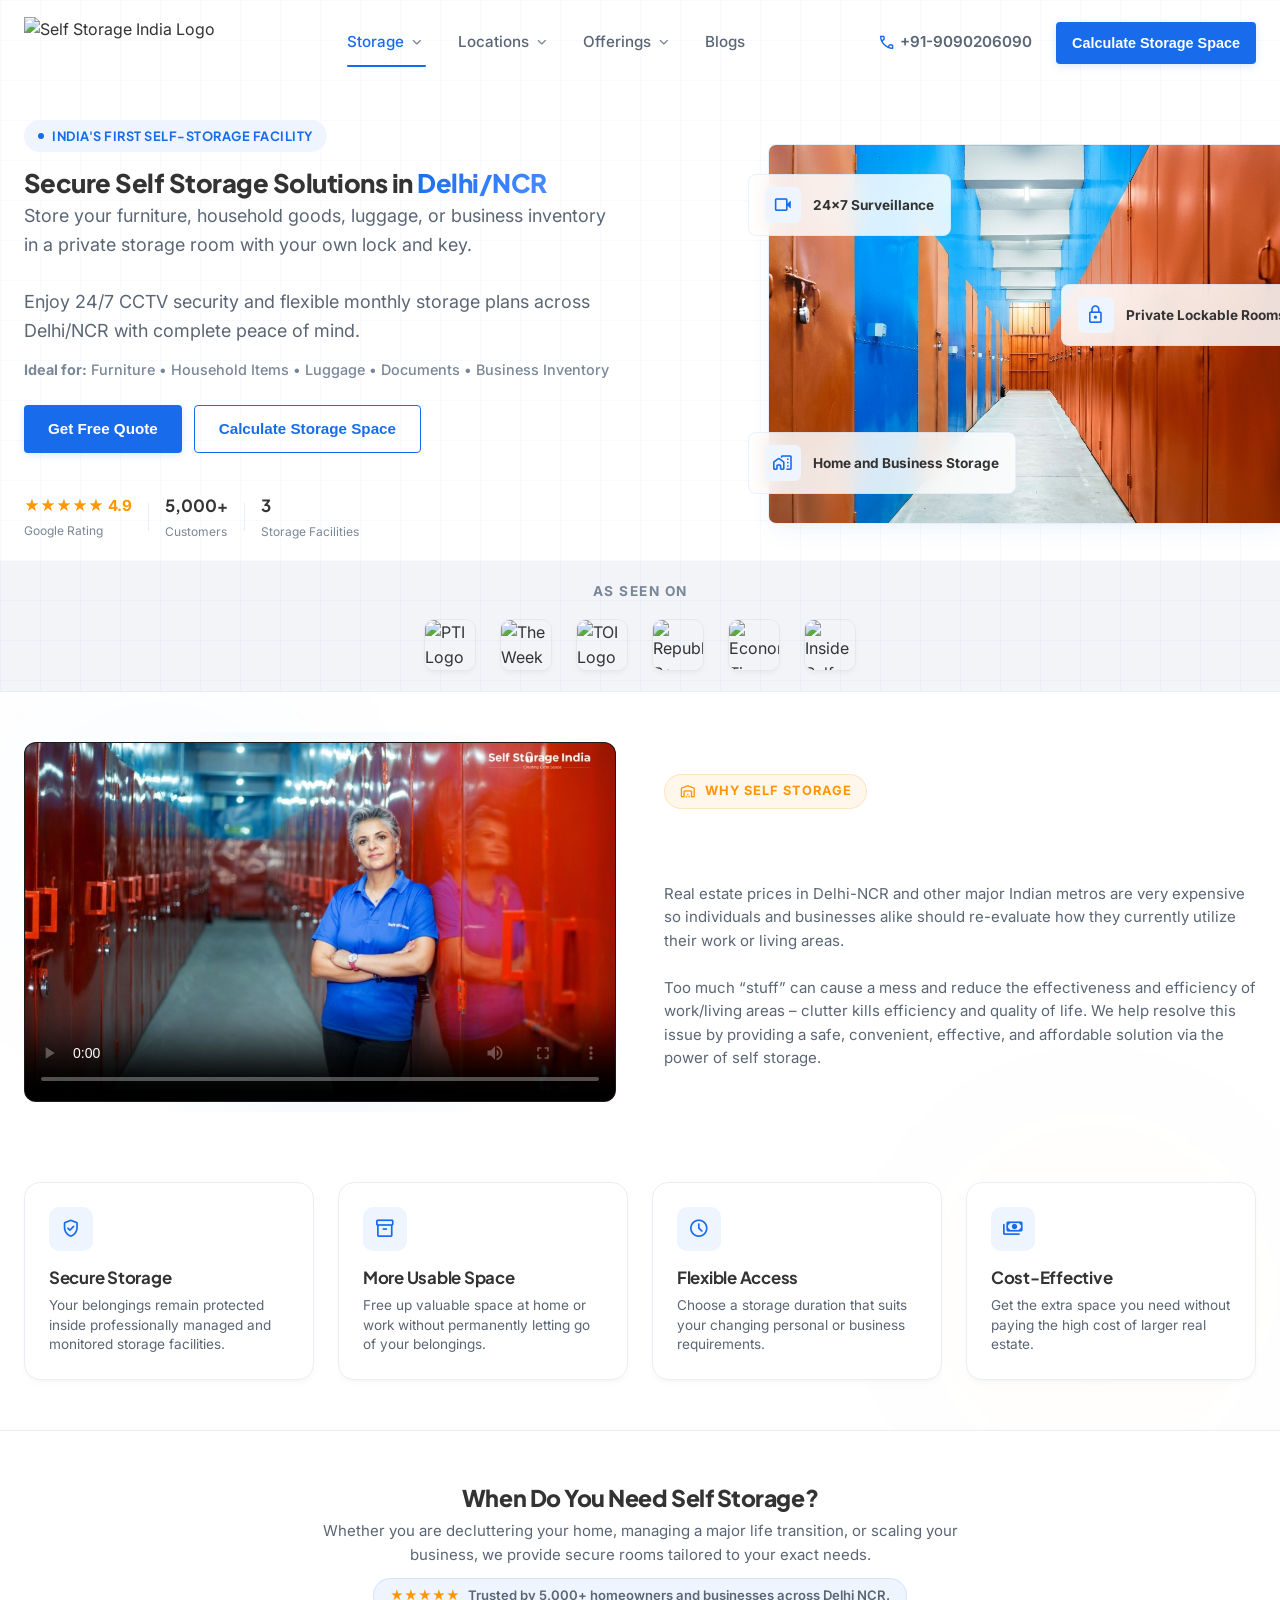
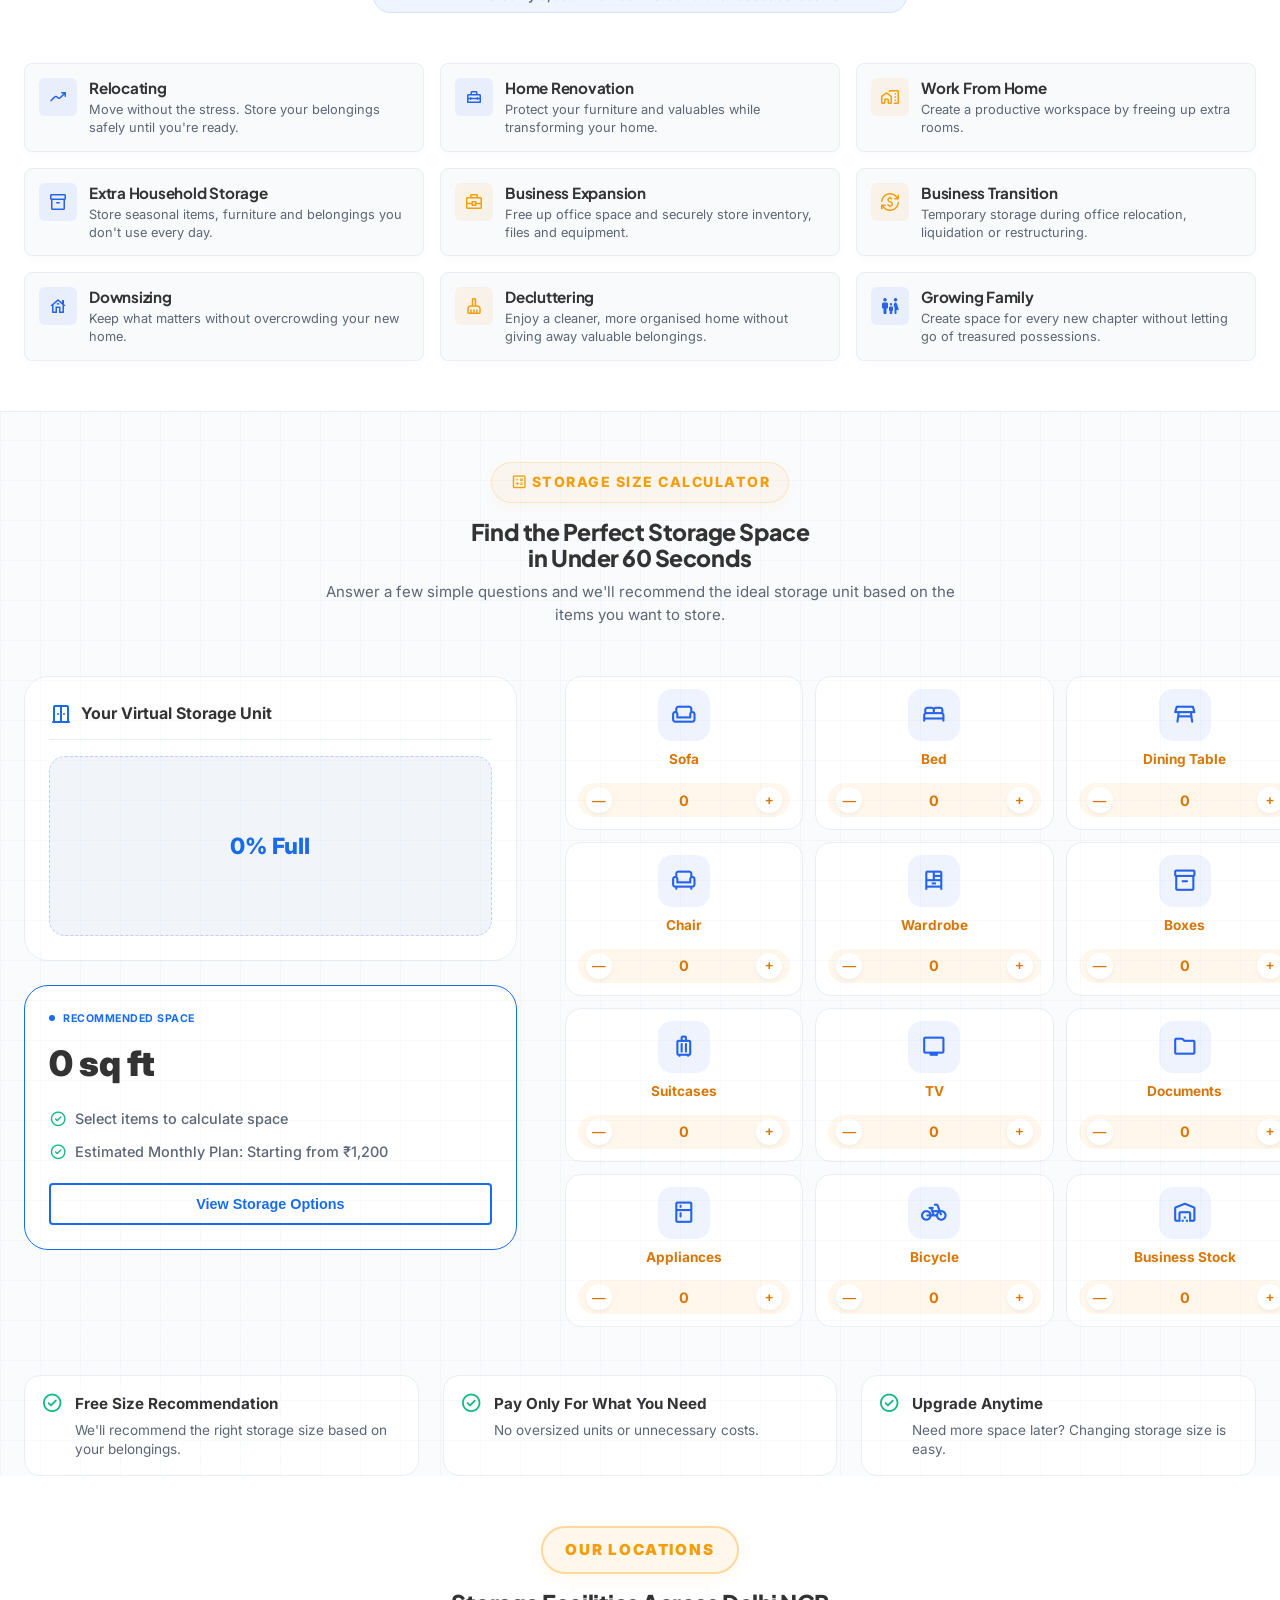
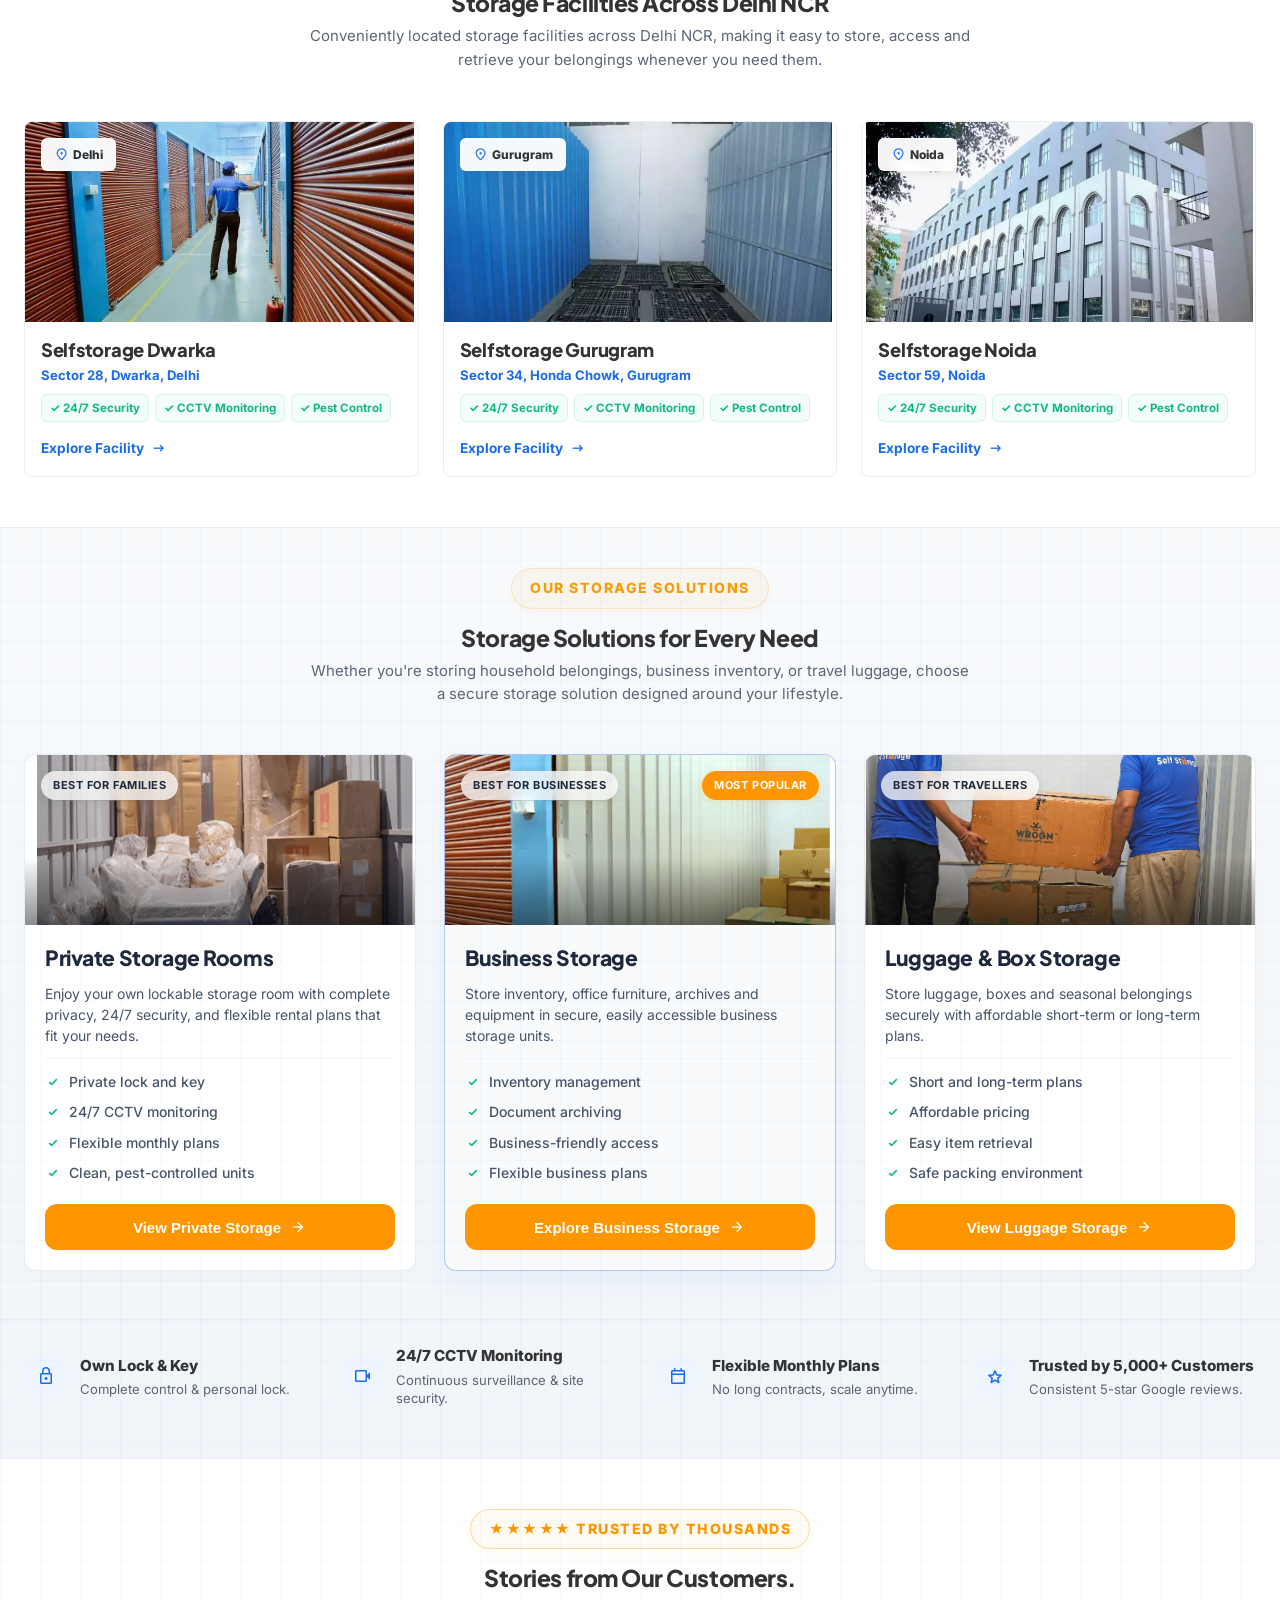
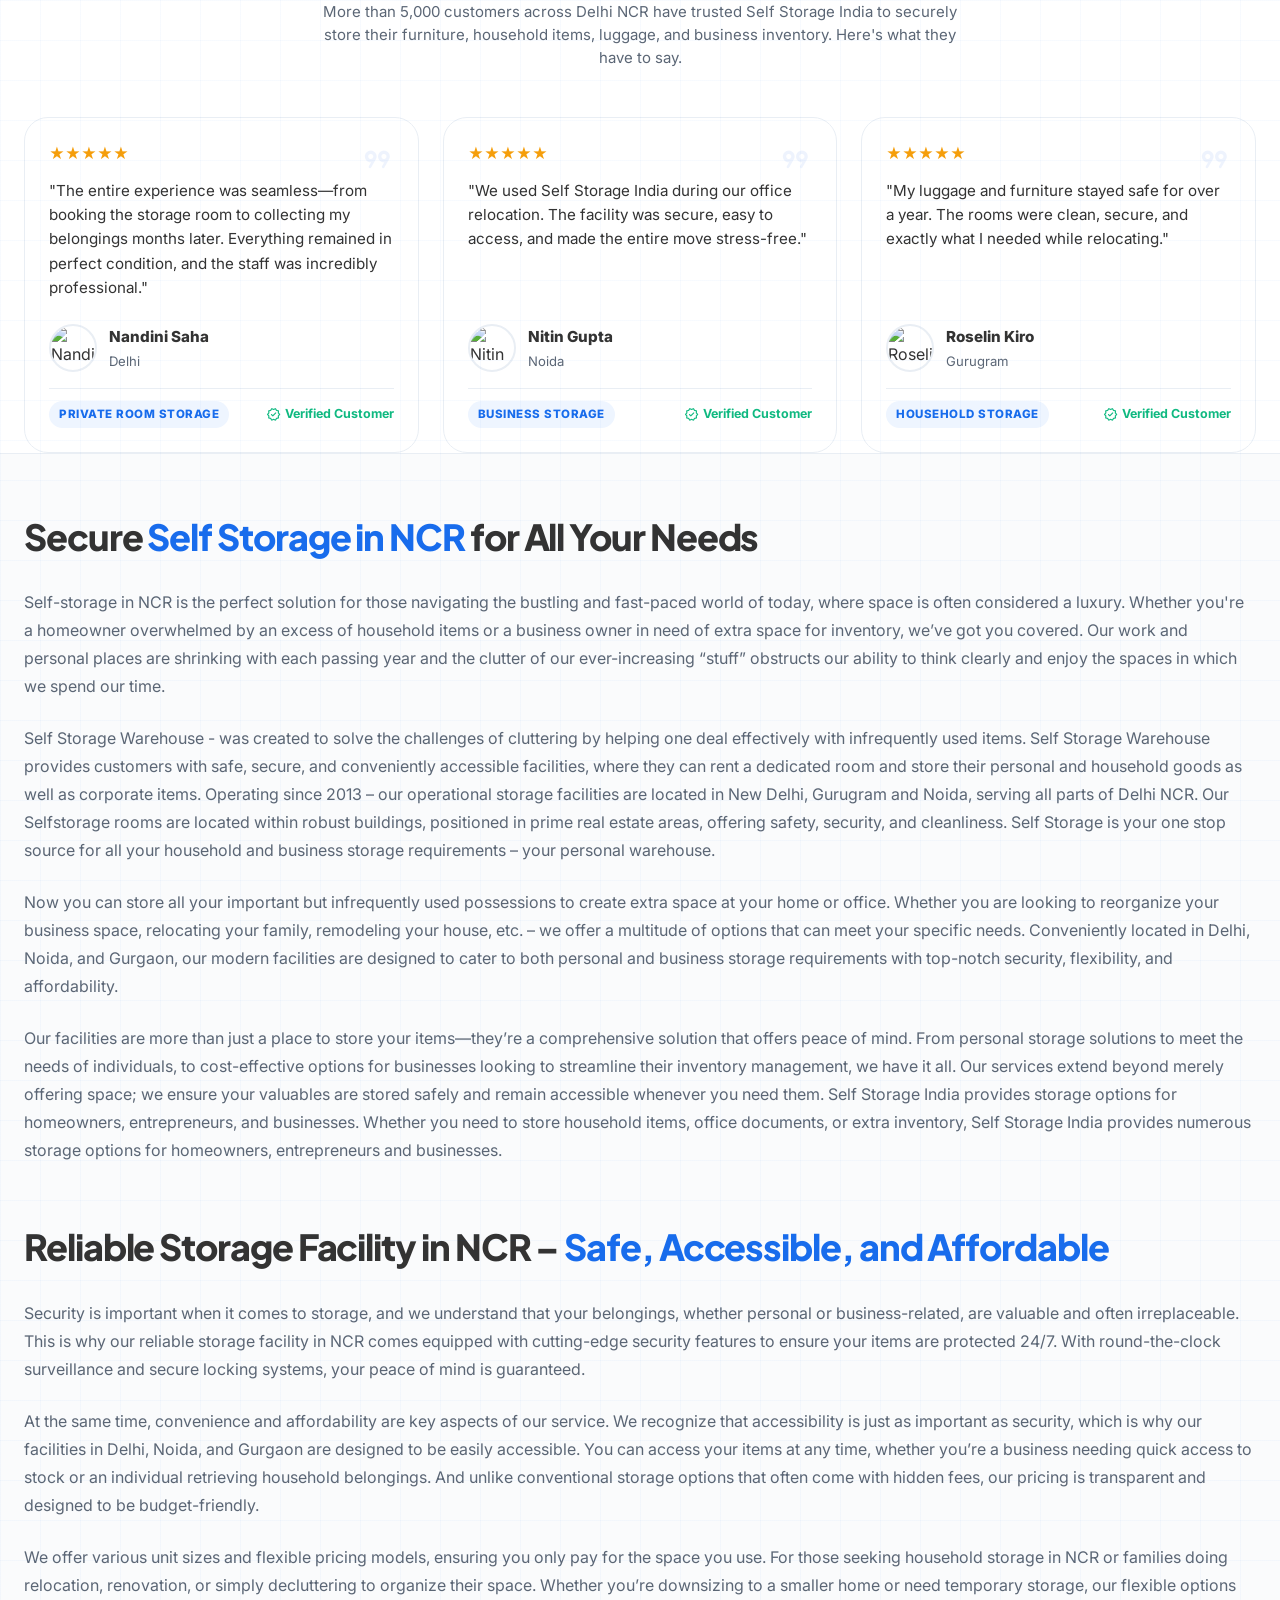
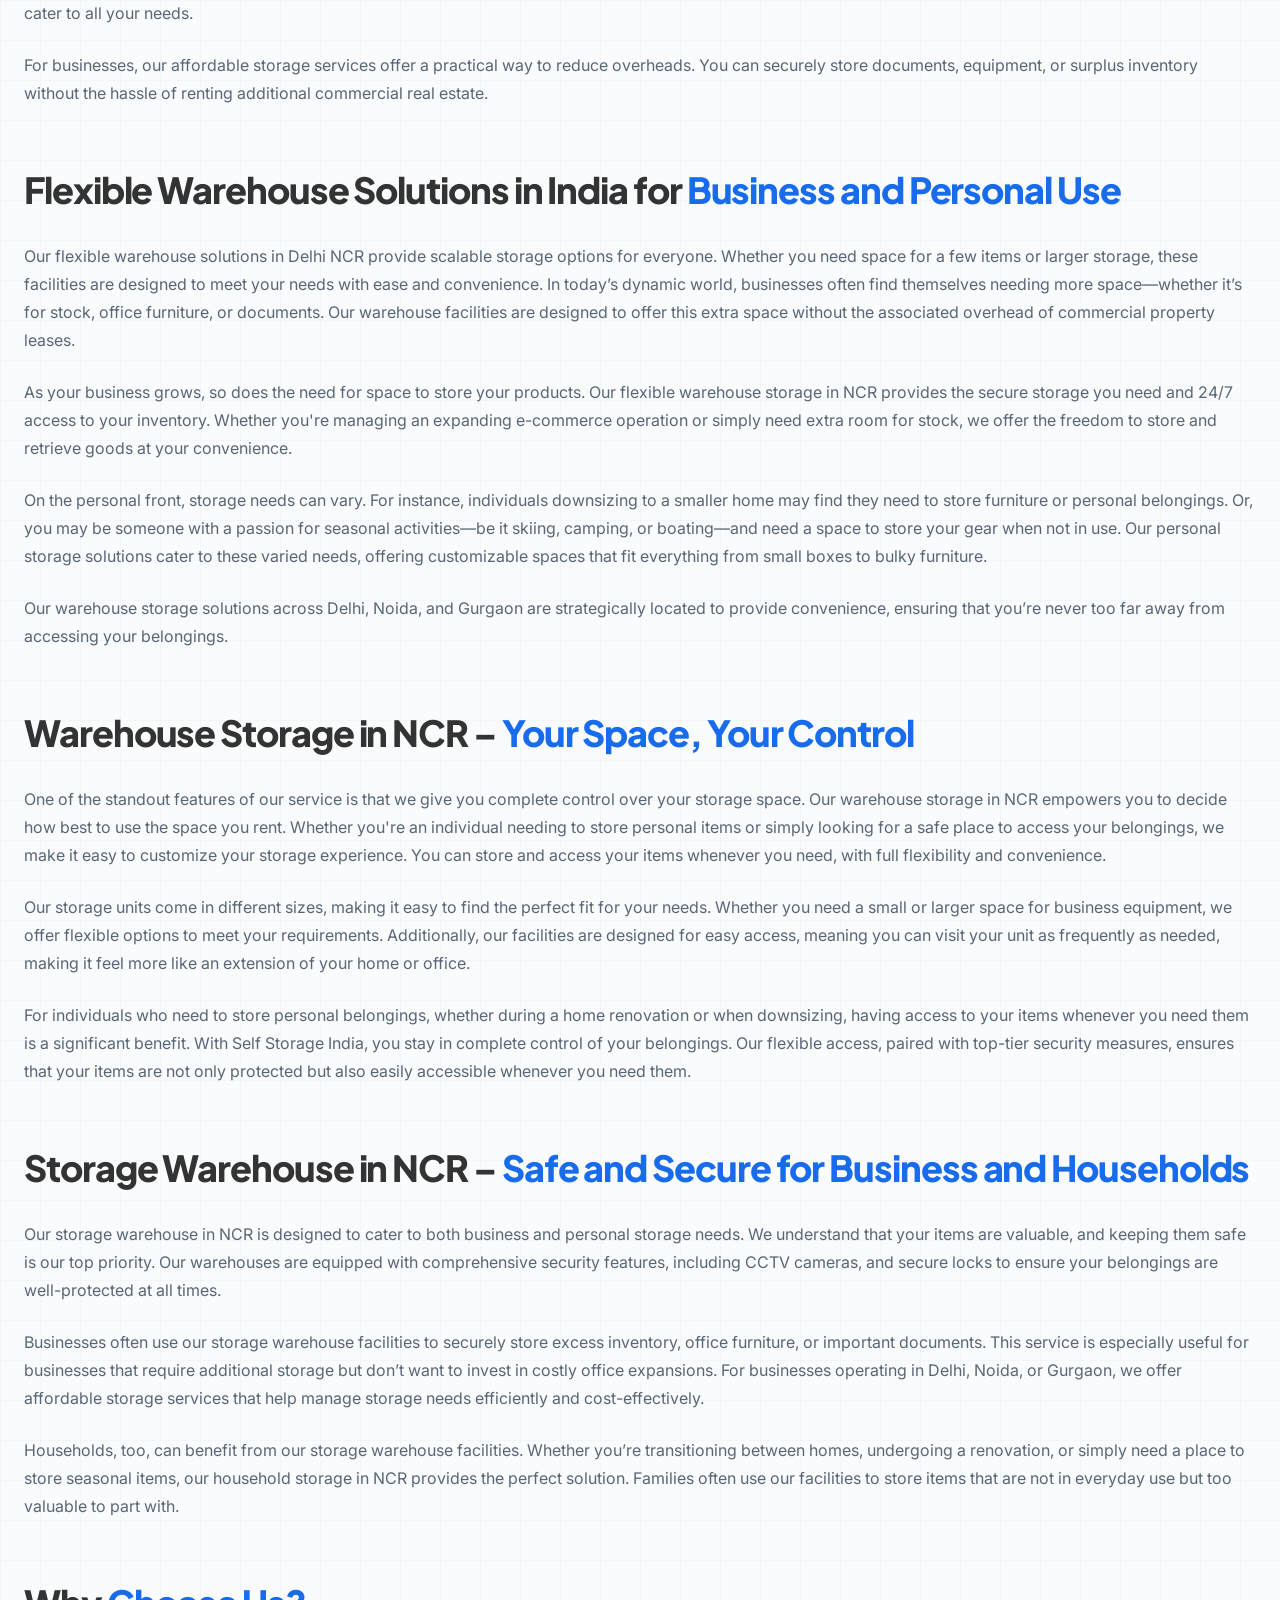
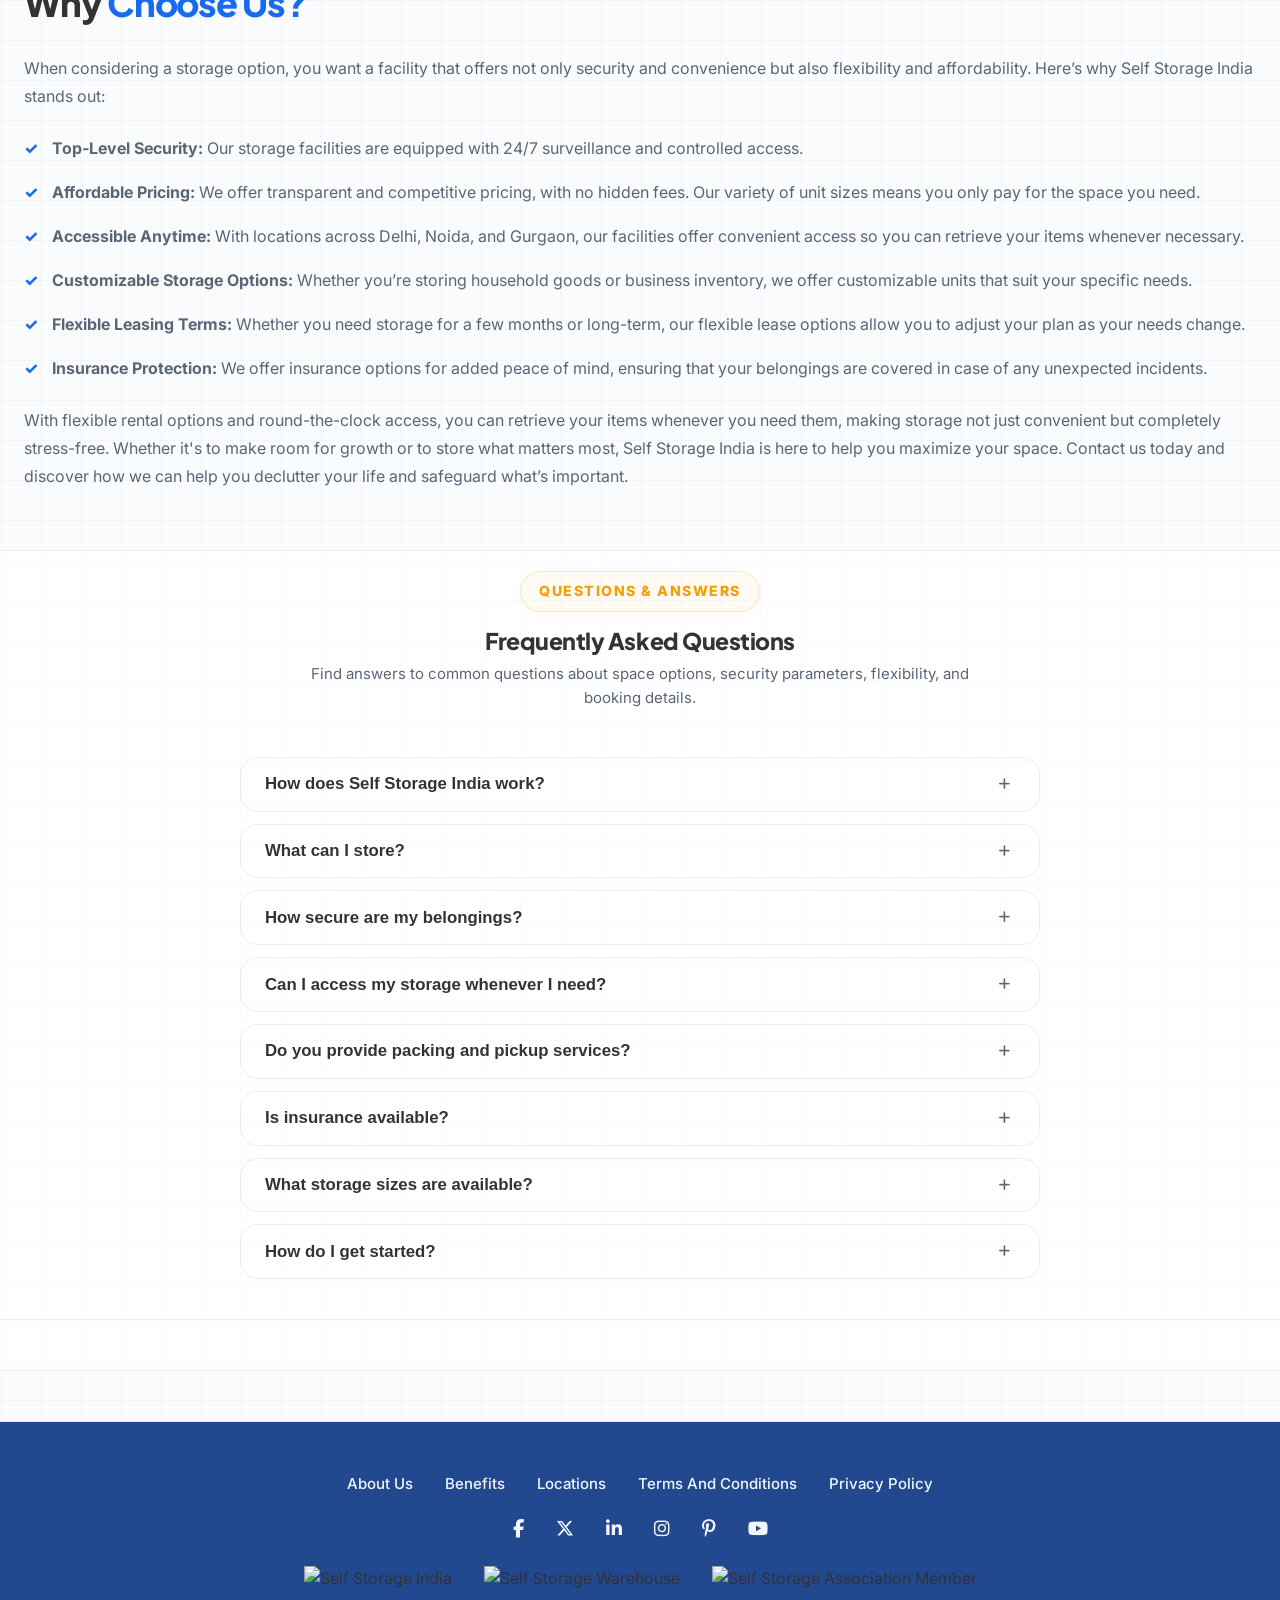
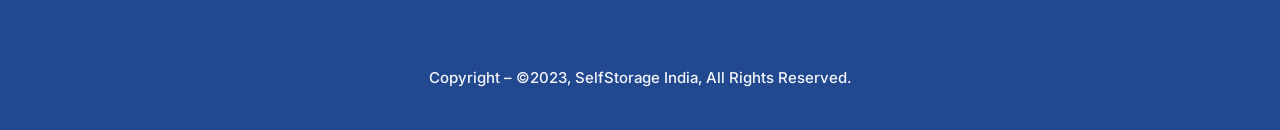
==== commit cc6bf64b: "fix: replace low-res footer logos with high-resolution crisp production assets and restore original " ====
--- a/index.html
+++ b/index.html
@@ -1187,15 +1187,15 @@
 
             <div class="footer-logos">
                 <a href="/" class="footer-logo footer-logo-primary">
-                    <img src="assets/self-storage-india-logo.png" alt="Self Storage India">
+                    <img src="https://selfstorageindia.com/wp-content/uploads/2025/07/Self-Storage-India-Logo-300x63.png" alt="Self Storage India">
                 </a>
 
                 <a href="/" class="footer-logo footer-logo-warehouse">
-                    <img src="assets/self-storage-warehouse-logo.png" alt="Self Storage Warehouse">
+                    <img src="https://selfstorageindia.com/wp-content/uploads/2024/09/ss_warehouse_white_bg_449_60-1-300x40.webp" alt="Self Storage Warehouse">
                 </a>
 
                 <div class="footer-logo footer-logo-member">
-                    <img src="assets/self-storage-association-member.png" alt="Self Storage Association Member">
+                    <img src="https://selfstorageindia.com/wp-content/uploads/2024/09/Logo_SSAMember-Reflex_kiztzz-300x198.webp" alt="Self Storage Association Member">
                 </div>
             </div>
 
--- a/styles.css
+++ b/styles.css
@@ -4105,34 +4105,26 @@
 }
 
 .footer-logo {
-    display: flex;
+    display: inline-flex;
     align-items: center;
     justify-content: center;
-    background-color: #ffffff; /* White background container for logos */
-    border-radius: 2px;
     box-sizing: border-box;
     overflow: hidden;
+    height: 52px;
+    transition: transform 0.2s ease;
+}
+
+.footer-logo:hover {
+    transform: scale(1.03);
 }
 
 .footer-logo img {
     height: 100%;
     width: auto;
     object-fit: contain;
-}
-
-.footer-logo-primary {
-    width: 250px;
-    height: 52px;
-}
-
-.footer-logo-warehouse {
-    width: 420px;
-    height: 52px;
-}
-
-.footer-logo-member {
-    width: 85px;
-    height: 52px;
+    display: block;
+    border: none;
+    outline: none;
 }
 
 /* Copyright */
@@ -4180,19 +4172,9 @@
 
 /* Responsive Footer rules */
 @media (max-width: 992px) {
-    .footer-logo-primary {
-        width: 200px;
+    .footer-logo {
         height: 44px;
-    }
-
-    .footer-logo-warehouse {
-        width: 340px;
-        height: 44px;
-    }
-
-    .footer-logo-member {
-        width: 72px;
-        height: 44px;
+        padding: 6px 12px;
     }
 }
 
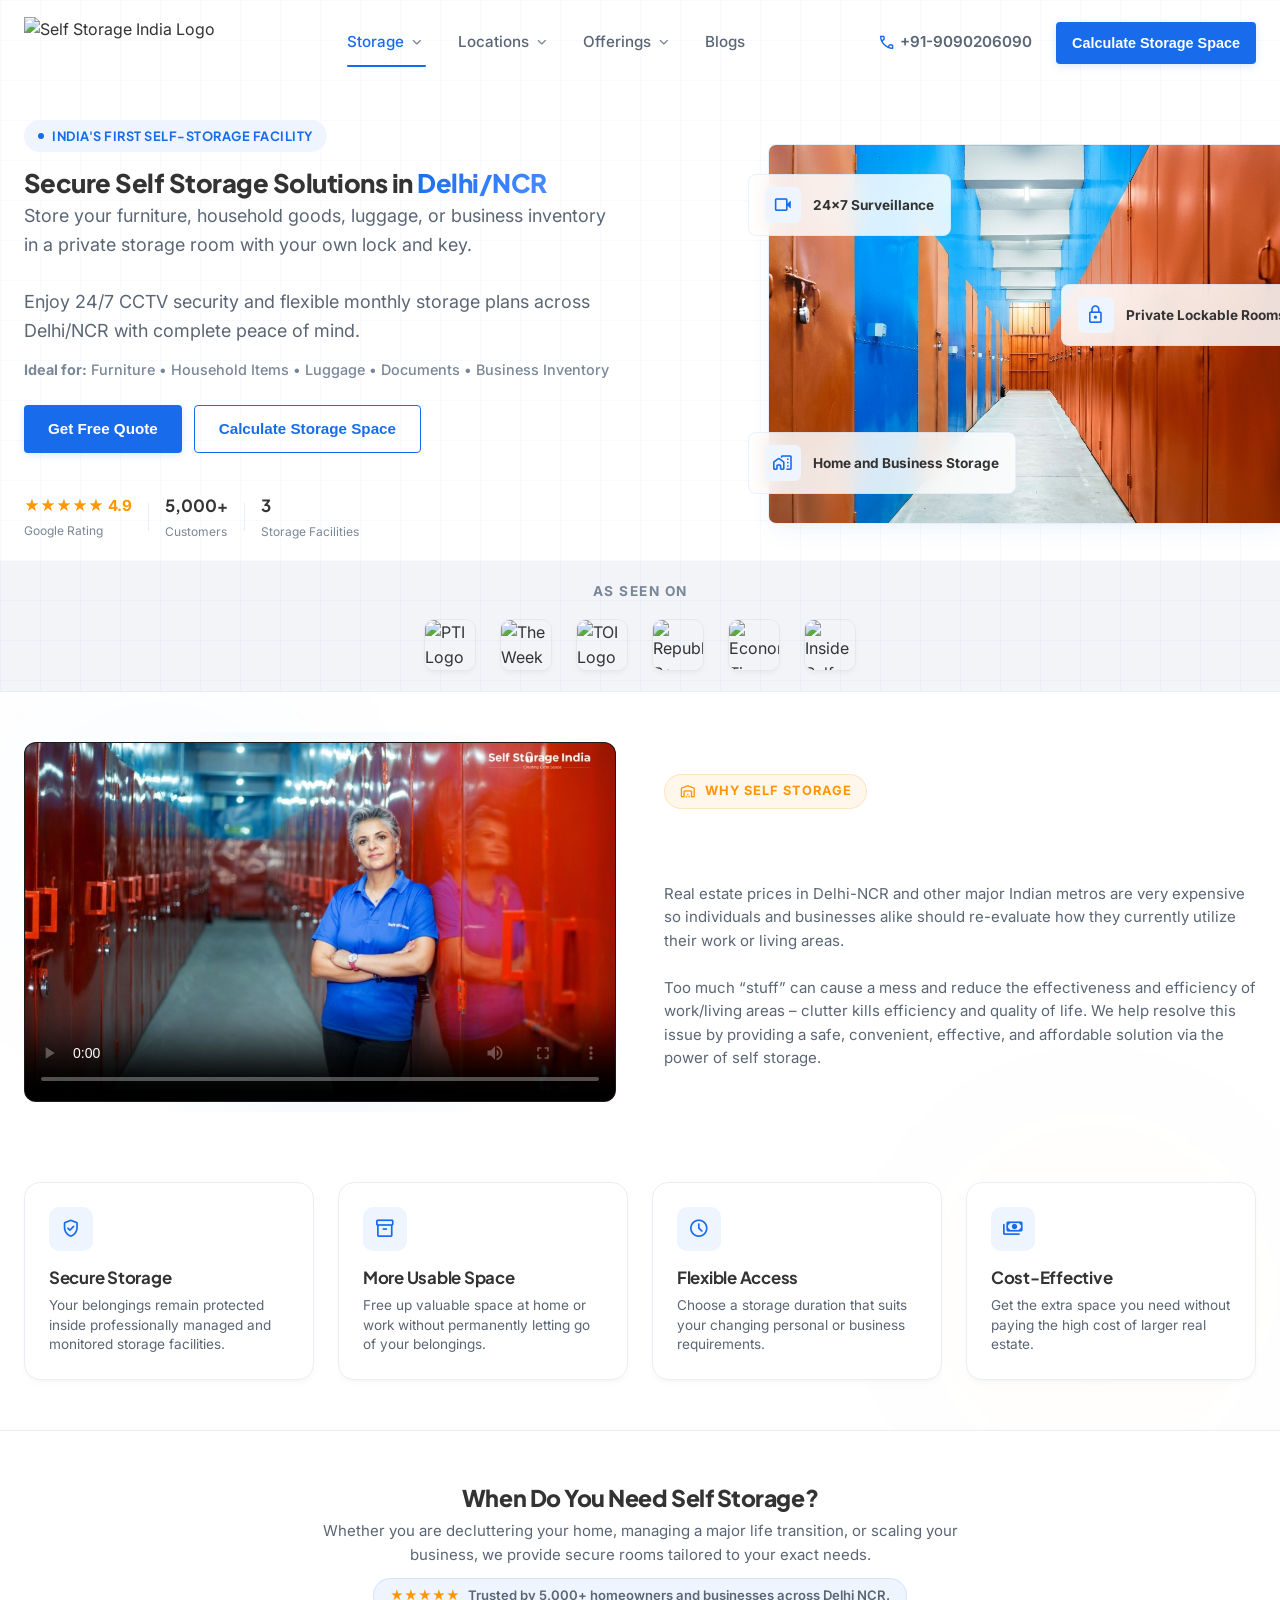
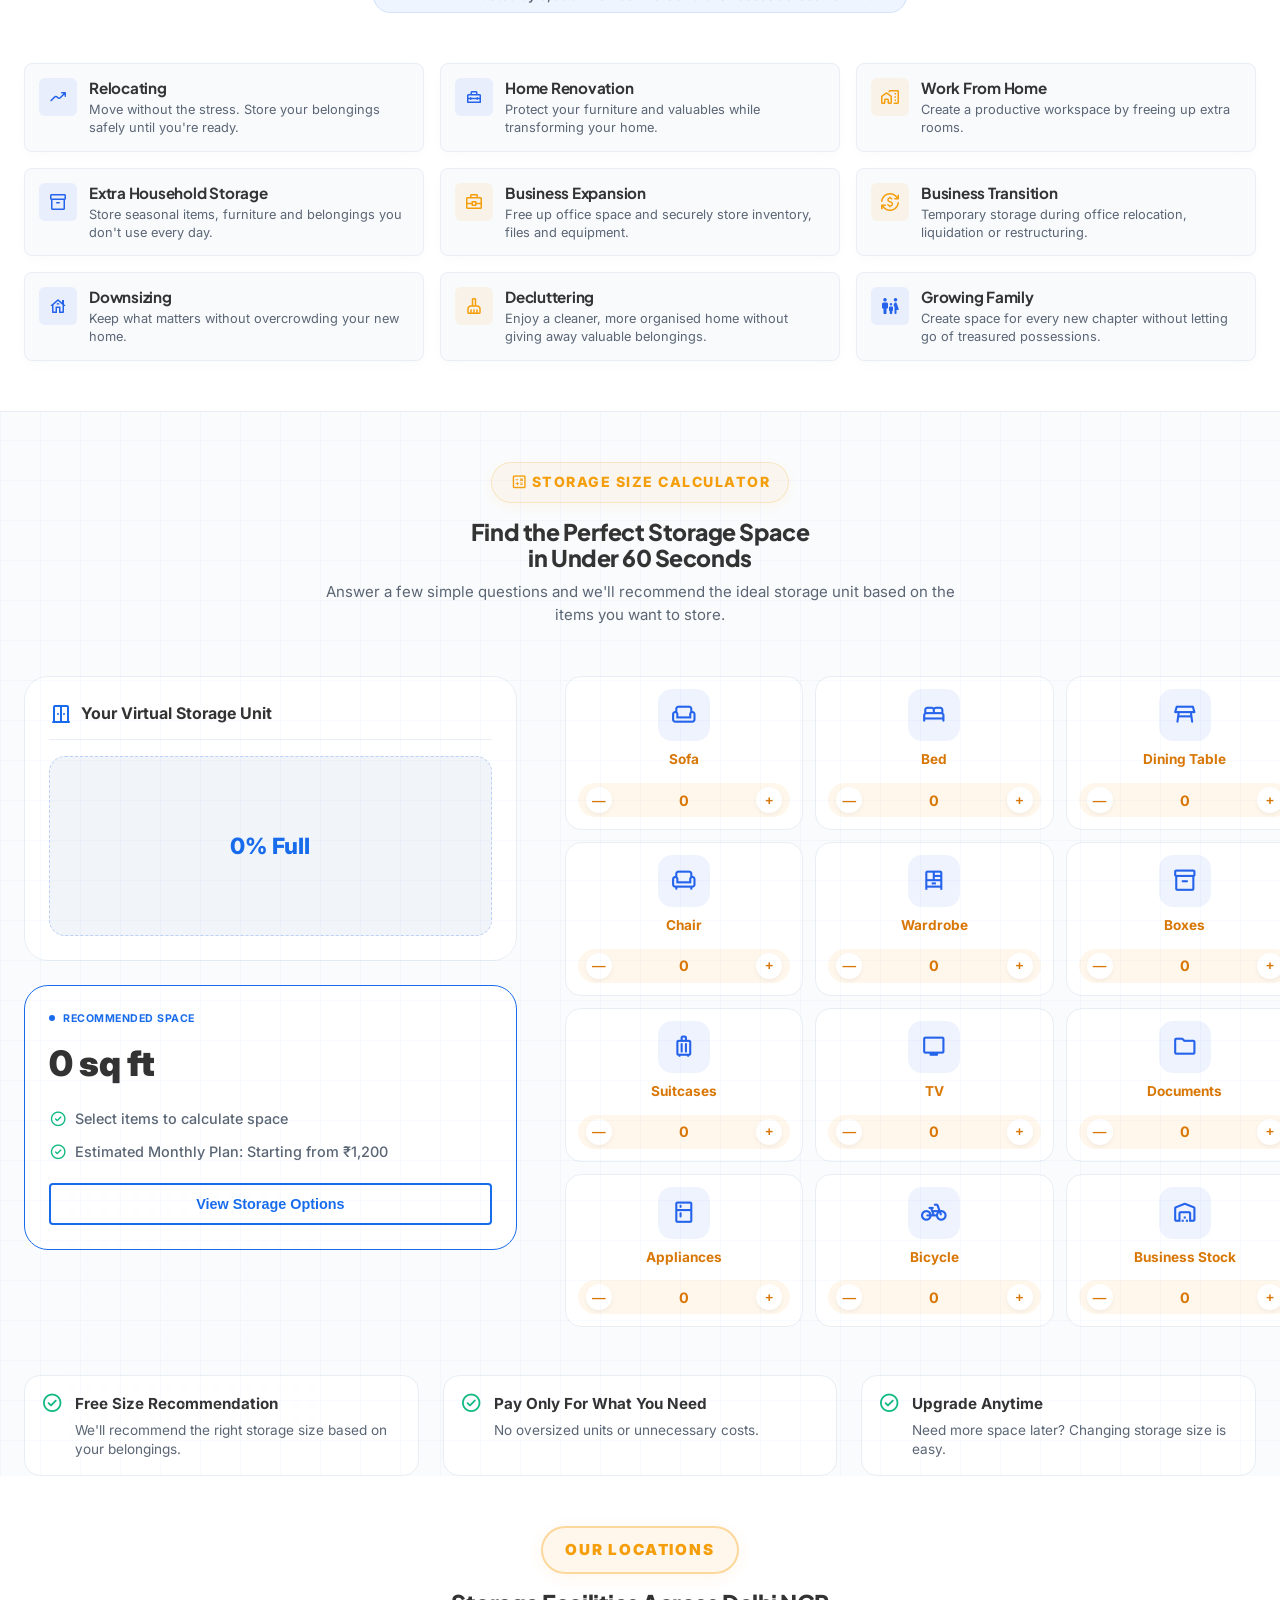
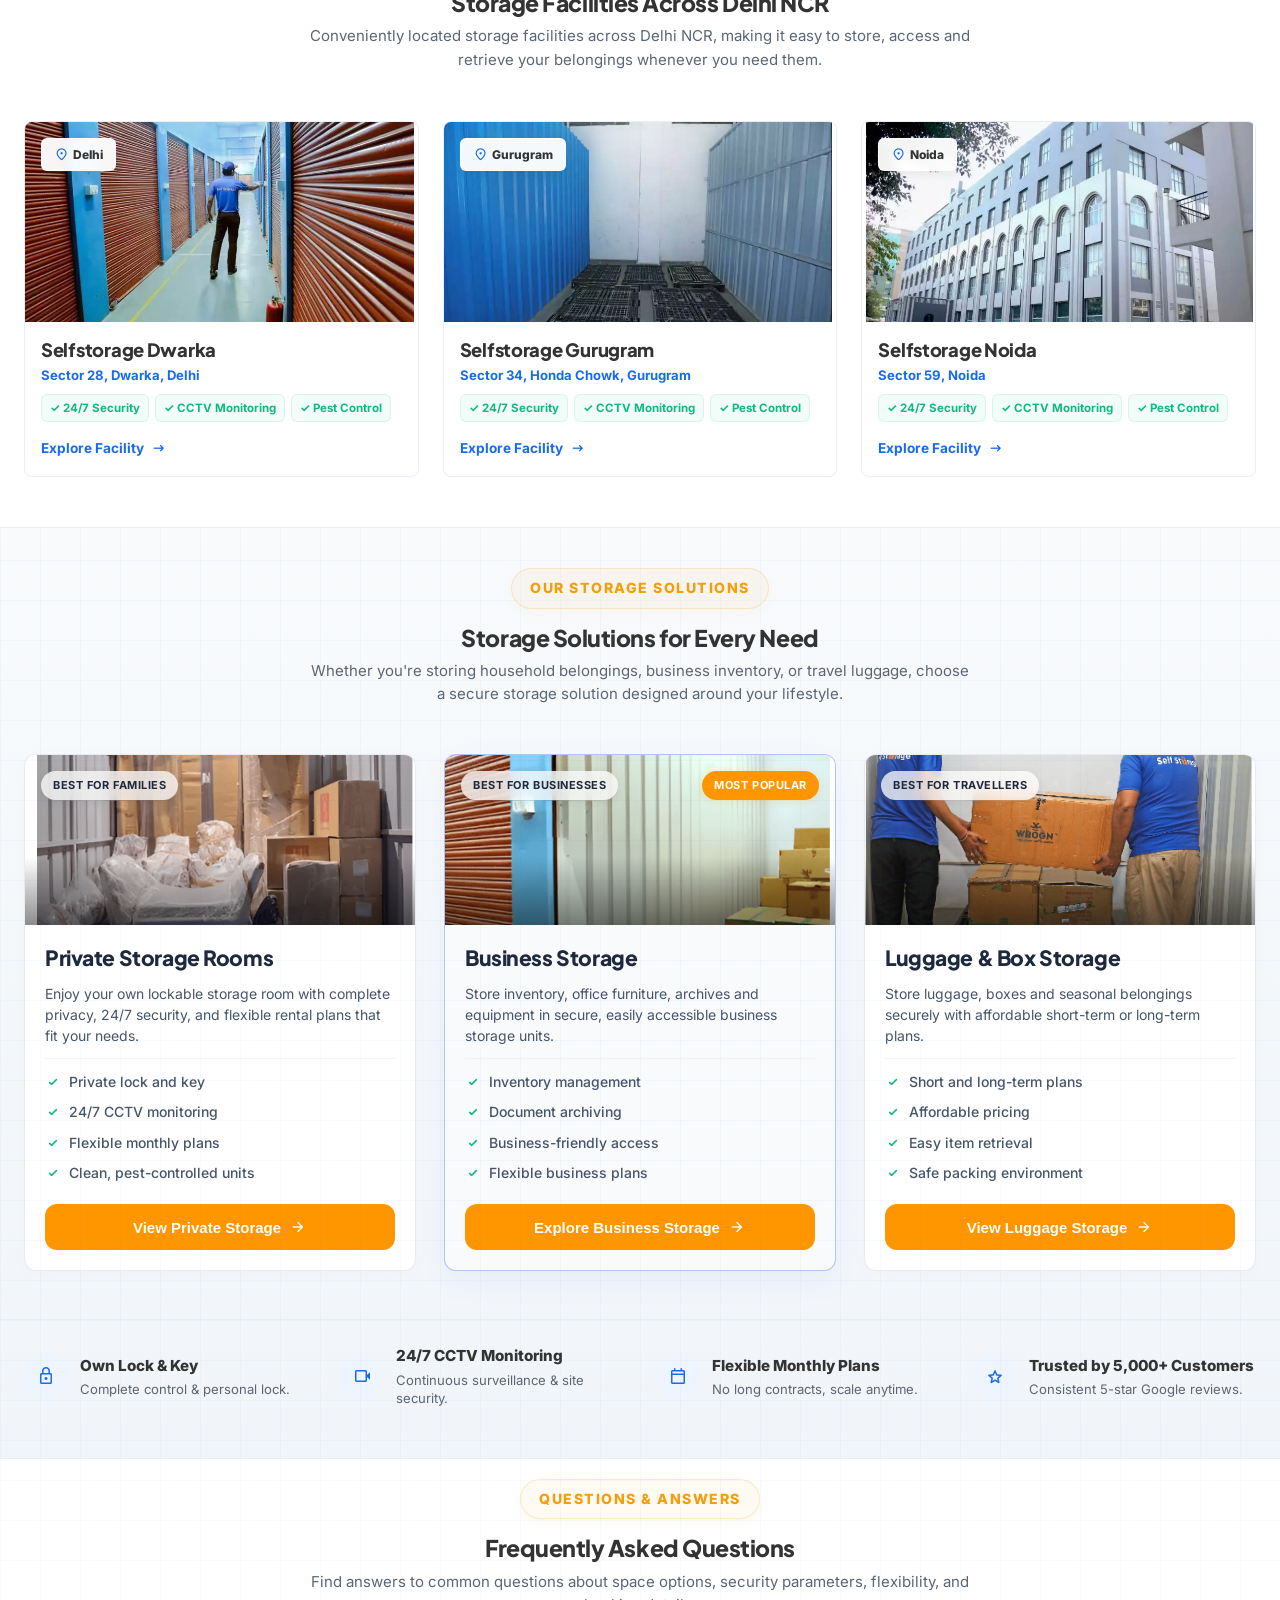
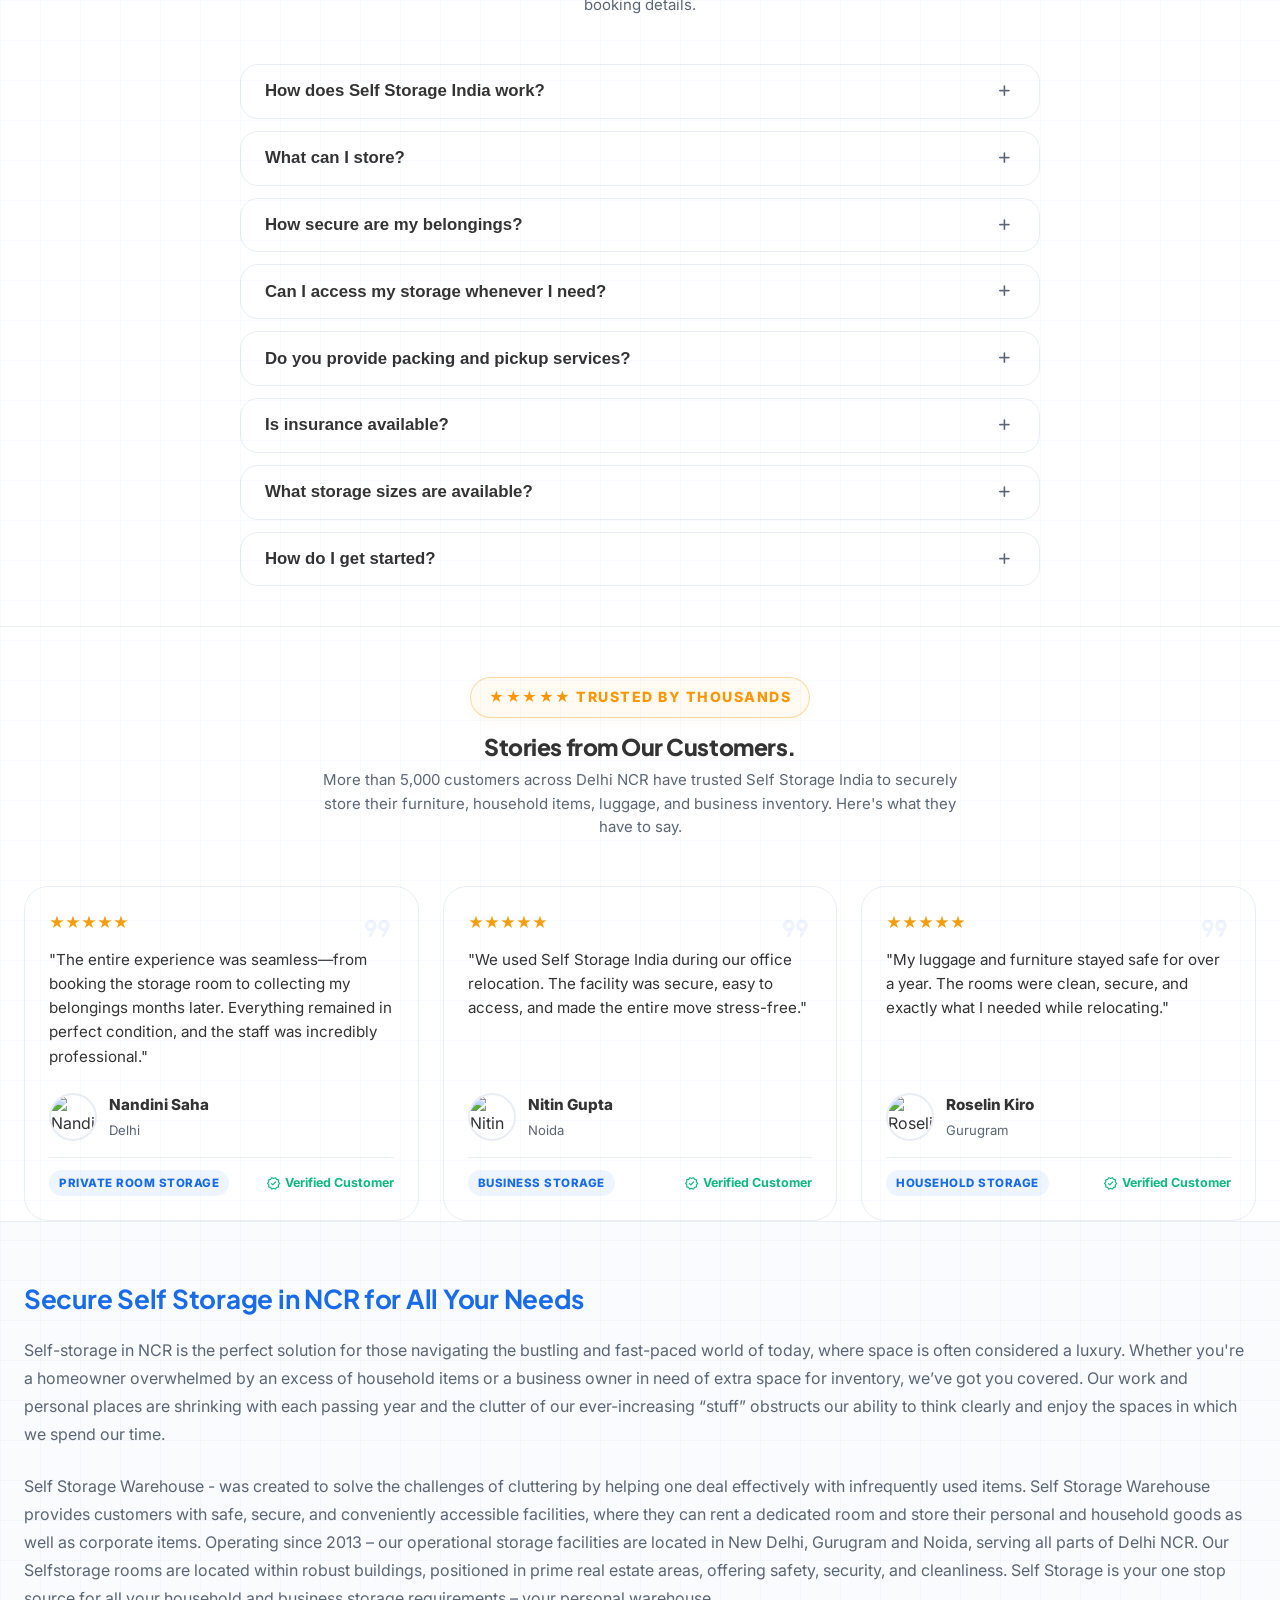
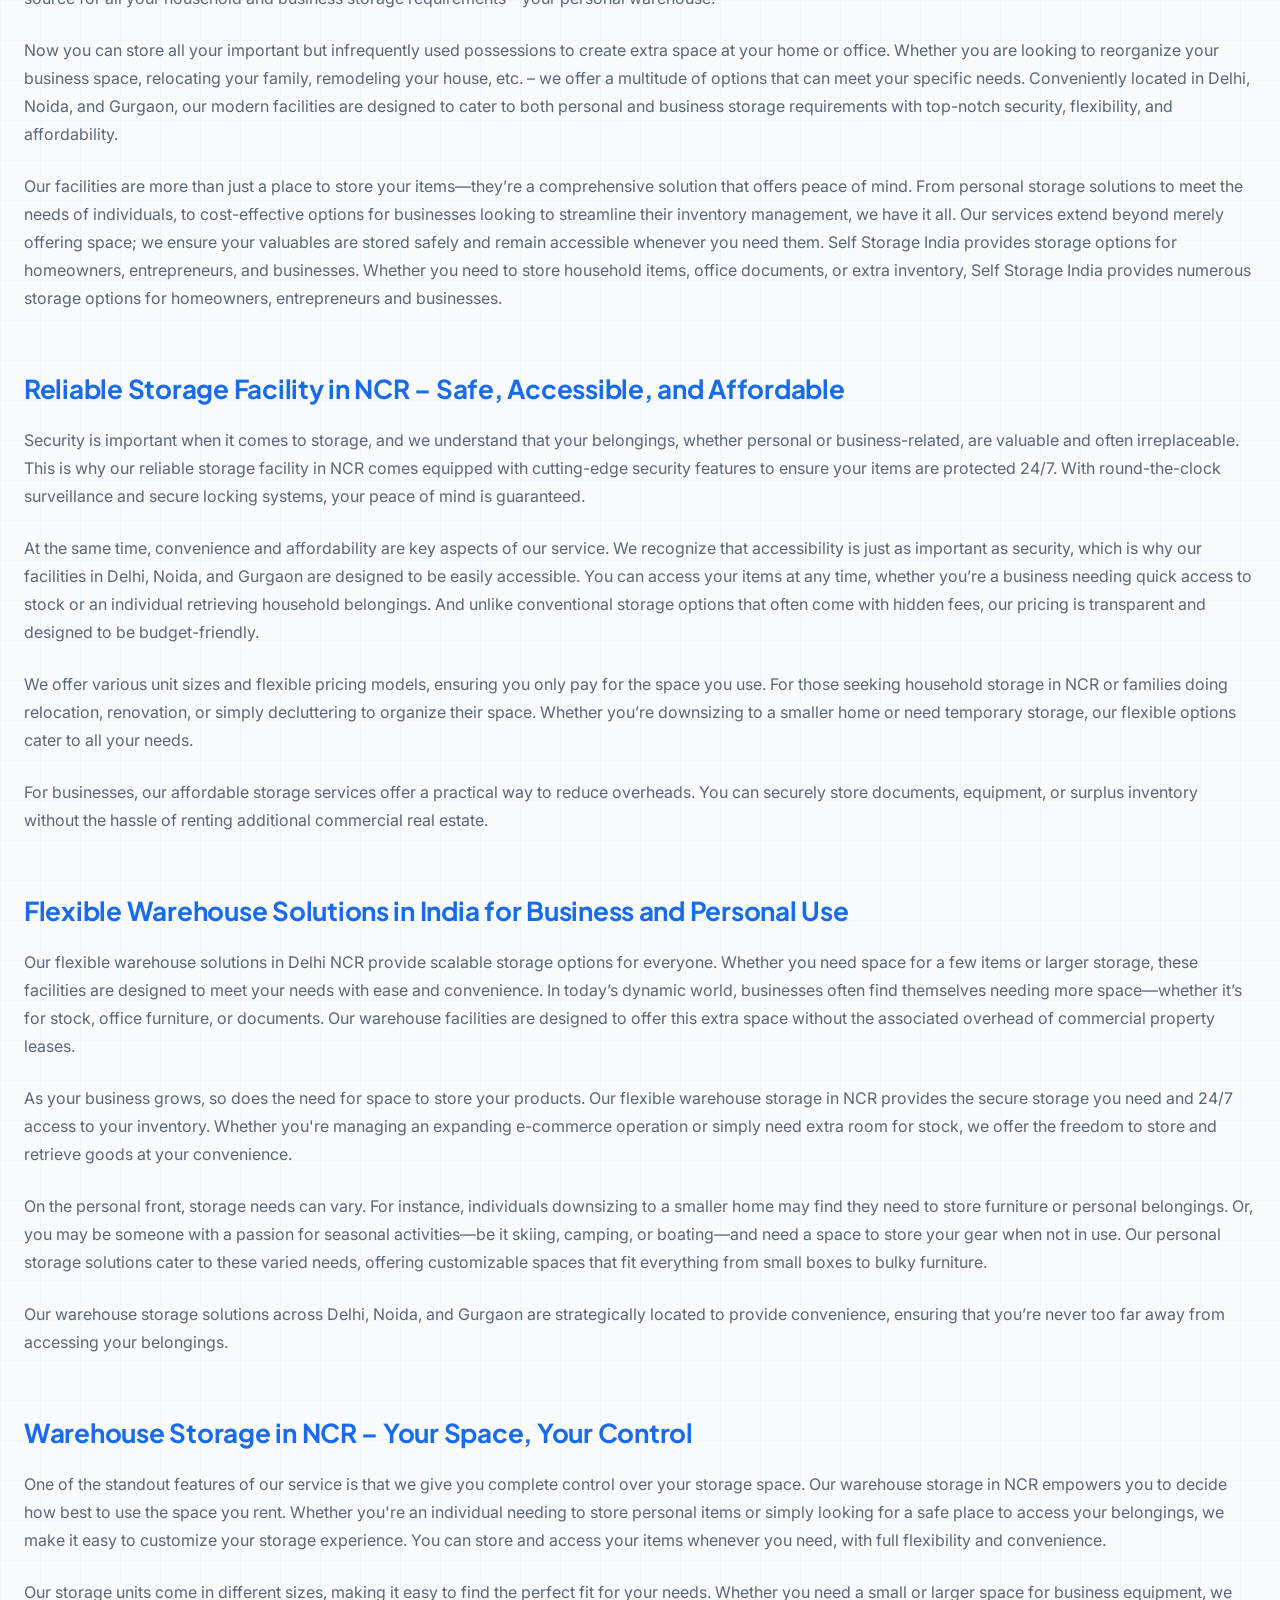
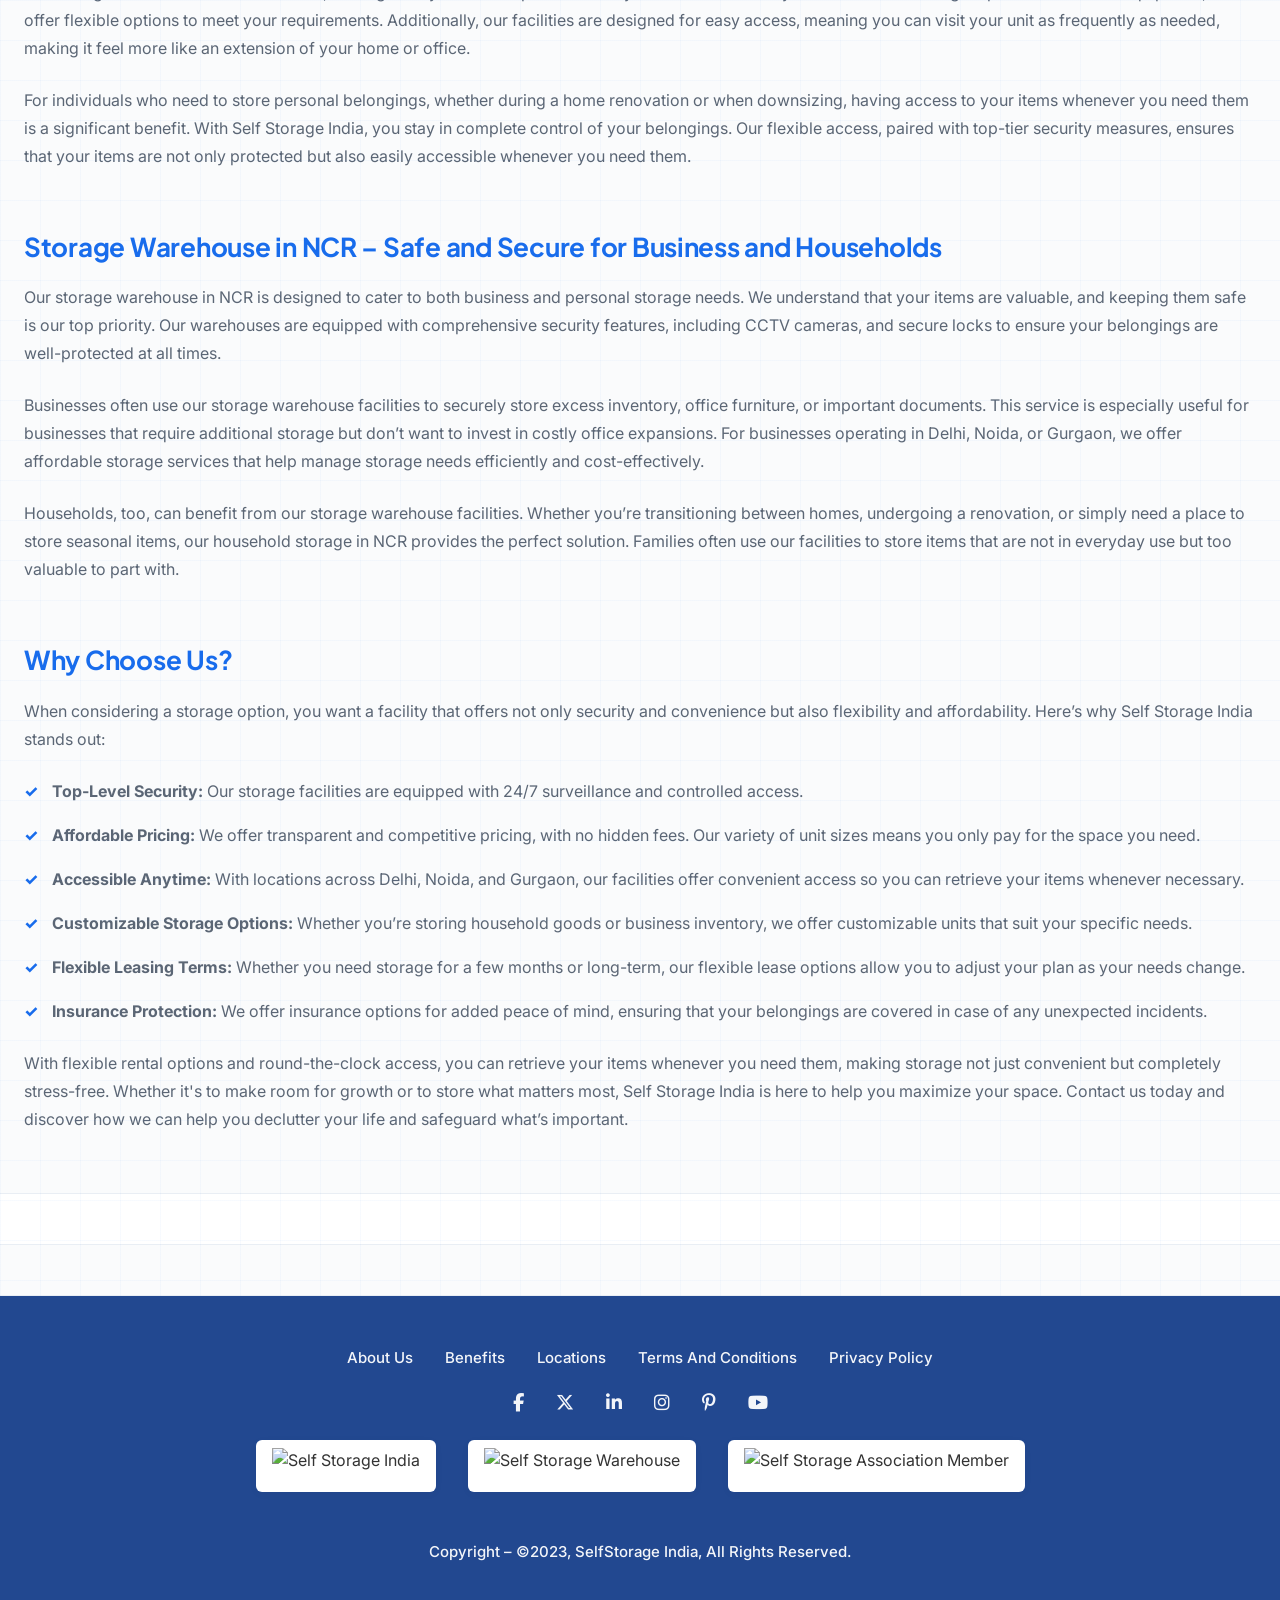
==== commit 6e74a2be: "design: move FAQ section below locations section on the homepage" ====
--- a/index.html
+++ b/index.html
@@ -903,6 +903,107 @@
             </div>
         </section>
 
+        <!-- FAQ Section -->
+        <section id="faq" class="faq-section">
+            <div class="container">
+                <div class="section-header-centered" style="max-width: 700px; margin-bottom: var(--space-3xl);">
+                    <span class="calc-tag">QUESTIONS & ANSWERS</span>
+                    <h2>Frequently Asked Questions</h2>
+                    <p>Find answers to common questions about space options, security parameters, flexibility, and booking details.</p>
+                </div>
+
+                <!-- Center Accordion Container (max-width: 800px) -->
+                <div class="faq-accordions-centered-container">
+                    <!-- Accordion 1 -->
+                    <div class="faq-accordion-item shadow-sm">
+                        <button class="faq-trigger" onclick="toggleFaq(this)">
+                            <span>How does Self Storage India work?</span>
+                            <span class="material-symbols-rounded accordion-arrow">add</span>
+                        </button>
+                        <div class="faq-content-box">
+                            <p>Select your desired room size, pack your items (or request our team's help), and move them in. You lock the room and keep the key, ensuring complete privacy and exclusive access.</p>
+                        </div>
+                    </div>
+
+                    <!-- Accordion 2 -->
+                    <div class="faq-accordion-item shadow-sm">
+                        <button class="faq-trigger" onclick="toggleFaq(this)">
+                            <span>What can I store?</span>
+                            <span class="material-symbols-rounded accordion-arrow">add</span>
+                        </button>
+                        <div class="faq-content-box">
+                            <p>You can store household furniture, appliances, electronics, business inventory, documents, office equipment, luggage, and packed boxes. Prohibited items include hazardous, illegal, or perishable goods.</p>
+                        </div>
+                    </div>
+
+                    <!-- Accordion 3 -->
+                    <div class="faq-accordion-item shadow-sm">
+                        <button class="faq-trigger" onclick="toggleFaq(this)">
+                            <span>How secure are my belongings?</span>
+                            <span class="material-symbols-rounded accordion-arrow">add</span>
+                        </button>
+                        <div class="faq-content-box">
+                            <p>Our facilities feature 24/7 CCTV surveillance, perimeter alarms, secure access control, fire safety measures, and on-site security guards. You hold the only key to your lock.</p>
+                        </div>
+                    </div>
+
+                    <!-- Accordion 4 -->
+                    <div class="faq-accordion-item shadow-sm">
+                        <button class="faq-trigger" onclick="toggleFaq(this)">
+                            <span>Can I access my storage whenever I need?</span>
+                            <span class="material-symbols-rounded accordion-arrow">add</span>
+                        </button>
+                        <div class="faq-content-box">
+                            <p>Yes! We offer easy access 7 days a week during our extended operating hours, allowing you to retrieve or add items whenever it's convenient.</p>
+                        </div>
+                    </div>
+
+                    <!-- Accordion 5 -->
+                    <div class="faq-accordion-item shadow-sm">
+                        <button class="faq-trigger" onclick="toggleFaq(this)">
+                            <span>Do you provide packing and pickup services?</span>
+                            <span class="material-symbols-rounded accordion-arrow">add</span>
+                        </button>
+                        <div class="faq-content-box">
+                            <p>Yes, we offer professional packing and door-to-door pickup services across Delhi NCR, making your storage transition completely hassle-free.</p>
+                        </div>
+                    </div>
+
+                    <!-- Accordion 6 -->
+                    <div class="faq-accordion-item shadow-sm">
+                        <button class="faq-trigger" onclick="toggleFaq(this)">
+                            <span>Is insurance available?</span>
+                            <span class="material-symbols-rounded accordion-arrow">add</span>
+                        </button>
+                        <div class="faq-content-box">
+                            <p>Yes, we offer flexible insurance options to protect your stored goods against unforeseen events, giving you complete peace of mind.</p>
+                        </div>
+                    </div>
+
+                    <!-- Accordion 7 -->
+                    <div class="faq-accordion-item shadow-sm">
+                        <button class="faq-trigger" onclick="toggleFaq(this)">
+                            <span>What storage sizes are available?</span>
+                            <span class="material-symbols-rounded accordion-arrow">add</span>
+                        </button>
+                        <div class="faq-content-box">
+                            <p>We offer a wide range of unit sizes, from small lockers for personal items or documents, up to large rooms capable of storing 3BHK+ households or business stocks.</p>
+                        </div>
+                    </div>
+                    <!-- Accordion 8 -->
+                    <div class="faq-accordion-item shadow-sm">
+                        <button class="faq-trigger" onclick="toggleFaq(this)">
+                            <span>How do I get started?</span>
+                            <span class="material-symbols-rounded accordion-arrow">add</span>
+                        </button>
+                        <div class="faq-content-box">
+                            <p>Simply request a callback, use our online size calculator, or visit one of our facilities. Our storage specialists will help you select the perfect unit and arrange your move-in.</p>
+                        </div>
+                    </div>
+                </div>
+            </div>
+        </section>
+
         <!-- Testimonials Section -->
         <section id="testimonials" class="testimonials-section">
             <div class="container">
@@ -1050,106 +1151,7 @@
             </div>
         </section>
 
-        <!-- FAQ Section -->
-        <section id="faq" class="faq-section">
-            <div class="container">
-                <div class="section-header-centered" style="max-width: 700px; margin-bottom: var(--space-3xl);">
-                    <span class="calc-tag">QUESTIONS & ANSWERS</span>
-                    <h2>Frequently Asked Questions</h2>
-                    <p>Find answers to common questions about space options, security parameters, flexibility, and booking details.</p>
-                </div>
-
-                <!-- Center Accordion Container (max-width: 800px) -->
-                <div class="faq-accordions-centered-container">
-                    <!-- Accordion 1 -->
-                    <div class="faq-accordion-item shadow-sm">
-                        <button class="faq-trigger" onclick="toggleFaq(this)">
-                            <span>How does Self Storage India work?</span>
-                            <span class="material-symbols-rounded accordion-arrow">add</span>
-                        </button>
-                        <div class="faq-content-box">
-                            <p>Select your desired room size, pack your items (or request our team's help), and move them in. You lock the room and keep the key, ensuring complete privacy and exclusive access.</p>
-                        </div>
-                    </div>
-
-                    <!-- Accordion 2 -->
-                    <div class="faq-accordion-item shadow-sm">
-                        <button class="faq-trigger" onclick="toggleFaq(this)">
-                            <span>What can I store?</span>
-                            <span class="material-symbols-rounded accordion-arrow">add</span>
-                        </button>
-                        <div class="faq-content-box">
-                            <p>You can store household furniture, appliances, electronics, business inventory, documents, office equipment, luggage, and packed boxes. Prohibited items include hazardous, illegal, or perishable goods.</p>
-                        </div>
-                    </div>
-
-                    <!-- Accordion 3 -->
-                    <div class="faq-accordion-item shadow-sm">
-                        <button class="faq-trigger" onclick="toggleFaq(this)">
-                            <span>How secure are my belongings?</span>
-                            <span class="material-symbols-rounded accordion-arrow">add</span>
-                        </button>
-                        <div class="faq-content-box">
-                            <p>Our facilities feature 24/7 CCTV surveillance, perimeter alarms, secure access control, fire safety measures, and on-site security guards. You hold the only key to your lock.</p>
-                        </div>
-                    </div>
-
-                    <!-- Accordion 4 -->
-                    <div class="faq-accordion-item shadow-sm">
-                        <button class="faq-trigger" onclick="toggleFaq(this)">
-                            <span>Can I access my storage whenever I need?</span>
-                            <span class="material-symbols-rounded accordion-arrow">add</span>
-                        </button>
-                        <div class="faq-content-box">
-                            <p>Yes! We offer easy access 7 days a week during our extended operating hours, allowing you to retrieve or add items whenever it's convenient.</p>
-                        </div>
-                    </div>
-
-                    <!-- Accordion 5 -->
-                    <div class="faq-accordion-item shadow-sm">
-                        <button class="faq-trigger" onclick="toggleFaq(this)">
-                            <span>Do you provide packing and pickup services?</span>
-                            <span class="material-symbols-rounded accordion-arrow">add</span>
-                        </button>
-                        <div class="faq-content-box">
-                            <p>Yes, we offer professional packing and door-to-door pickup services across Delhi NCR, making your storage transition completely hassle-free.</p>
-                        </div>
-                    </div>
-
-                    <!-- Accordion 6 -->
-                    <div class="faq-accordion-item shadow-sm">
-                        <button class="faq-trigger" onclick="toggleFaq(this)">
-                            <span>Is insurance available?</span>
-                            <span class="material-symbols-rounded accordion-arrow">add</span>
-                        </button>
-                        <div class="faq-content-box">
-                            <p>Yes, we offer flexible insurance options to protect your stored goods against unforeseen events, giving you complete peace of mind.</p>
-                        </div>
-                    </div>
-
-                    <!-- Accordion 7 -->
-                    <div class="faq-accordion-item shadow-sm">
-                        <button class="faq-trigger" onclick="toggleFaq(this)">
-                            <span>What storage sizes are available?</span>
-                            <span class="material-symbols-rounded accordion-arrow">add</span>
-                        </button>
-                        <div class="faq-content-box">
-                            <p>We offer a wide range of unit sizes, from small lockers for personal items or documents, up to large rooms capable of storing 3BHK+ households or business stocks.</p>
-                        </div>
-                    </div>
-                    <!-- Accordion 8 -->
-                    <div class="faq-accordion-item shadow-sm">
-                        <button class="faq-trigger" onclick="toggleFaq(this)">
-                            <span>How do I get started?</span>
-                            <span class="material-symbols-rounded accordion-arrow">add</span>
-                        </button>
-                        <div class="faq-content-box">
-                            <p>Simply request a callback, use our online size calculator, or visit one of our facilities. Our storage specialists will help you select the perfect unit and arrange your move-in.</p>
-                        </div>
-                    </div>
-                </div>
-            </div>
-        </section>
+
 
         </main>
 
--- a/styles.css
+++ b/styles.css
@@ -3969,16 +3969,12 @@
 
 .ncr-blog-layout h2 {
     font-family: var(--font-heading), sans-serif;
-    font-size: clamp(24px, 3.5vw, 36px);
-    font-weight: 800;
-    color: var(--text);
+    font-size: 26px;
+    font-weight: 700;
+    color: var(--primary);
     line-height: 1.3;
-    letter-spacing: -0.03em;
-    margin: 0 0 28px 0;
-}
-
-.ncr-blog-layout .accent-word {
-    color: var(--primary);
+    letter-spacing: -0.01em;
+    margin: 0 0 20px 0;
 }
 
 .ncr-blog-layout p {
@@ -4108,9 +4104,13 @@
     display: inline-flex;
     align-items: center;
     justify-content: center;
+    background-color: #ffffff; /* Consistent white card background for all logos */
+    border-radius: 6px;
     box-sizing: border-box;
     overflow: hidden;
     height: 52px;
+    padding: 8px 16px;
+    box-shadow: 0 2px 8px rgba(0, 0, 0, 0.04);
     transition: transform 0.2s ease;
 }
 
@@ -4123,8 +4123,6 @@
     width: auto;
     object-fit: contain;
     display: block;
-    border: none;
-    outline: none;
 }
 
 /* Copyright */
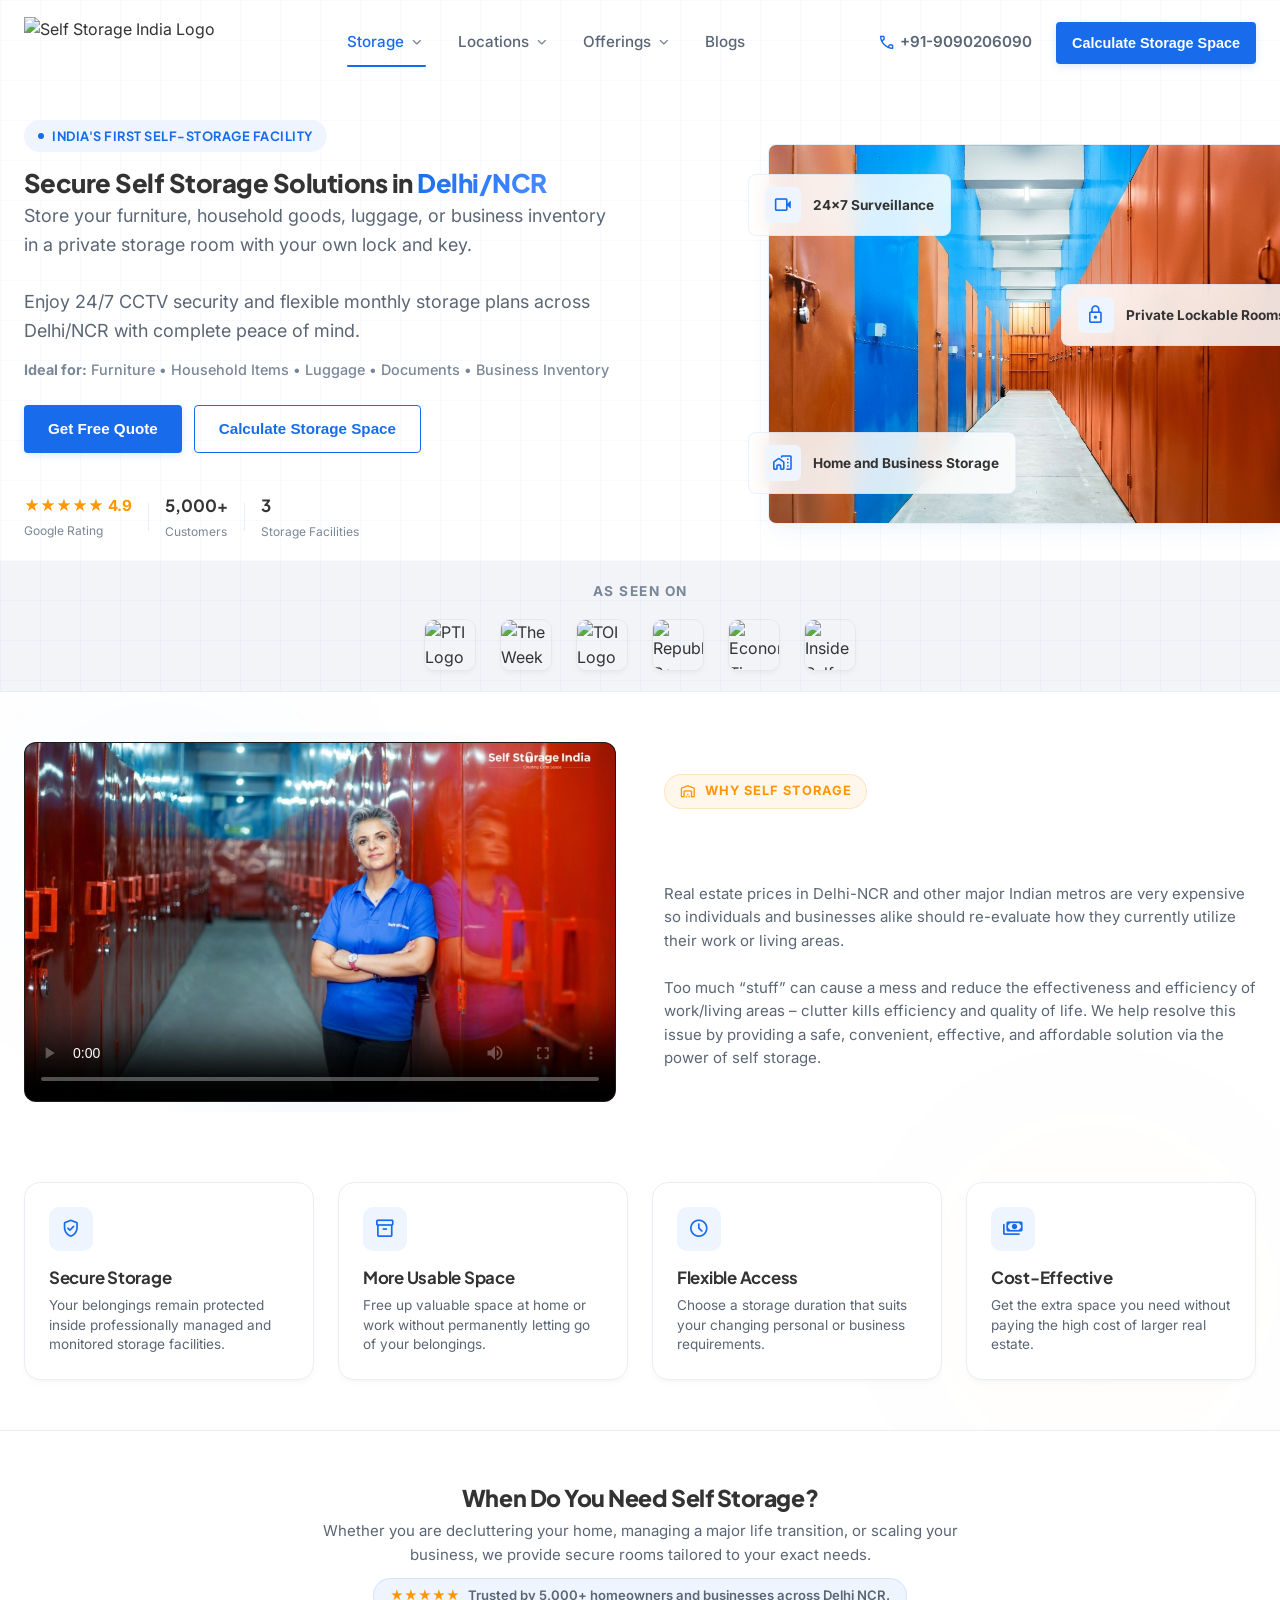
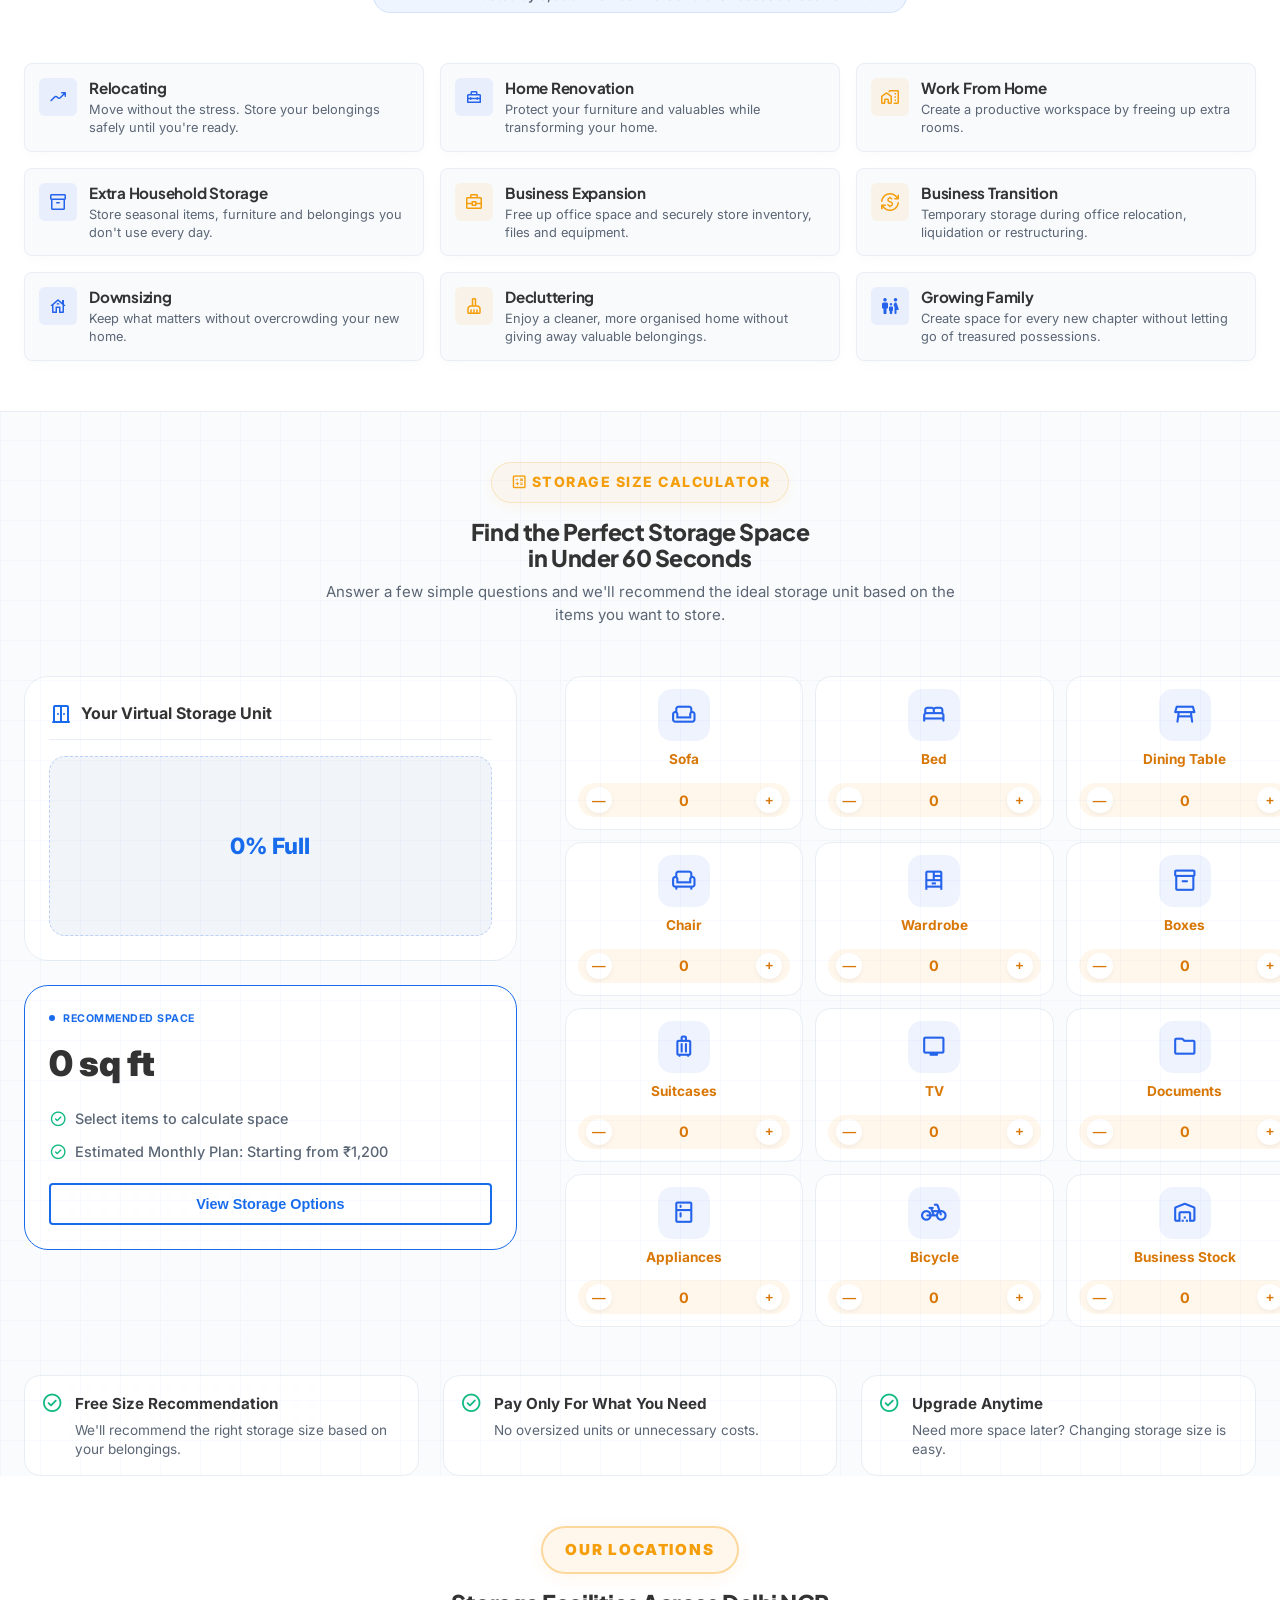
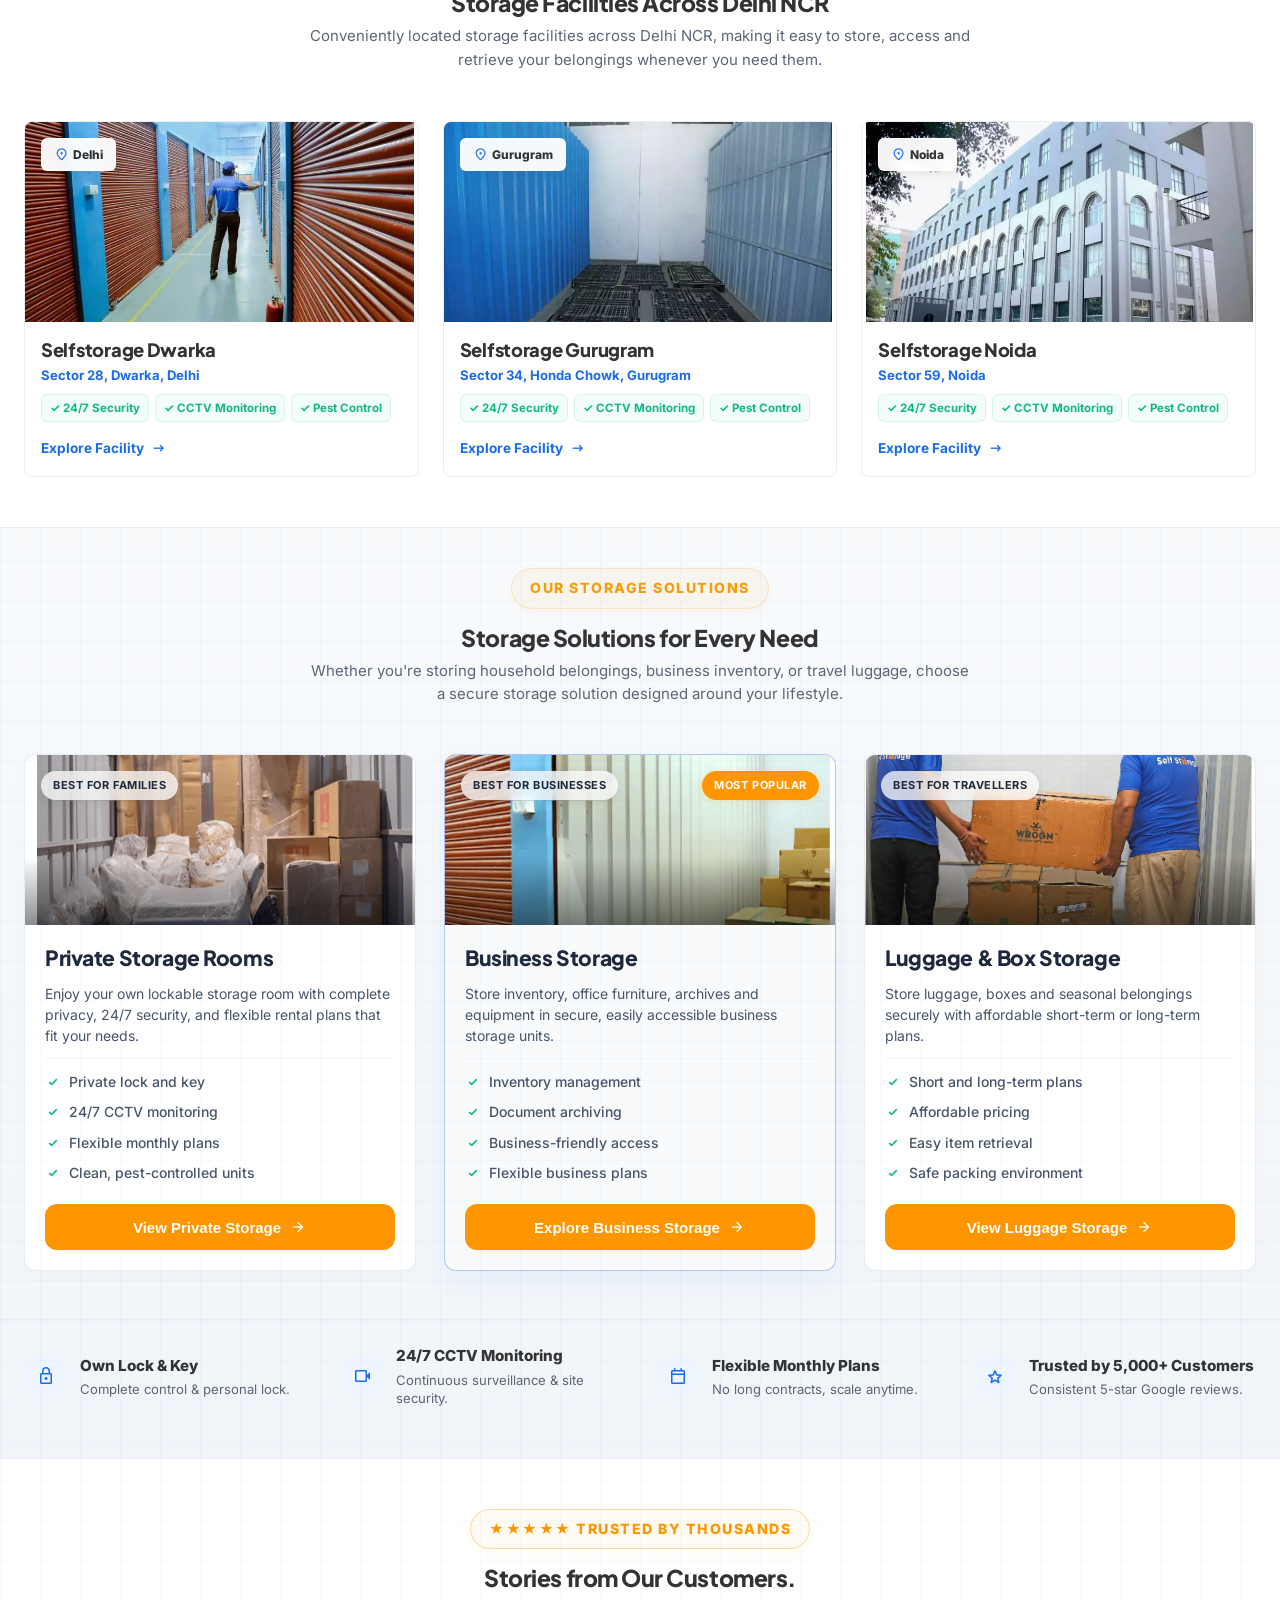
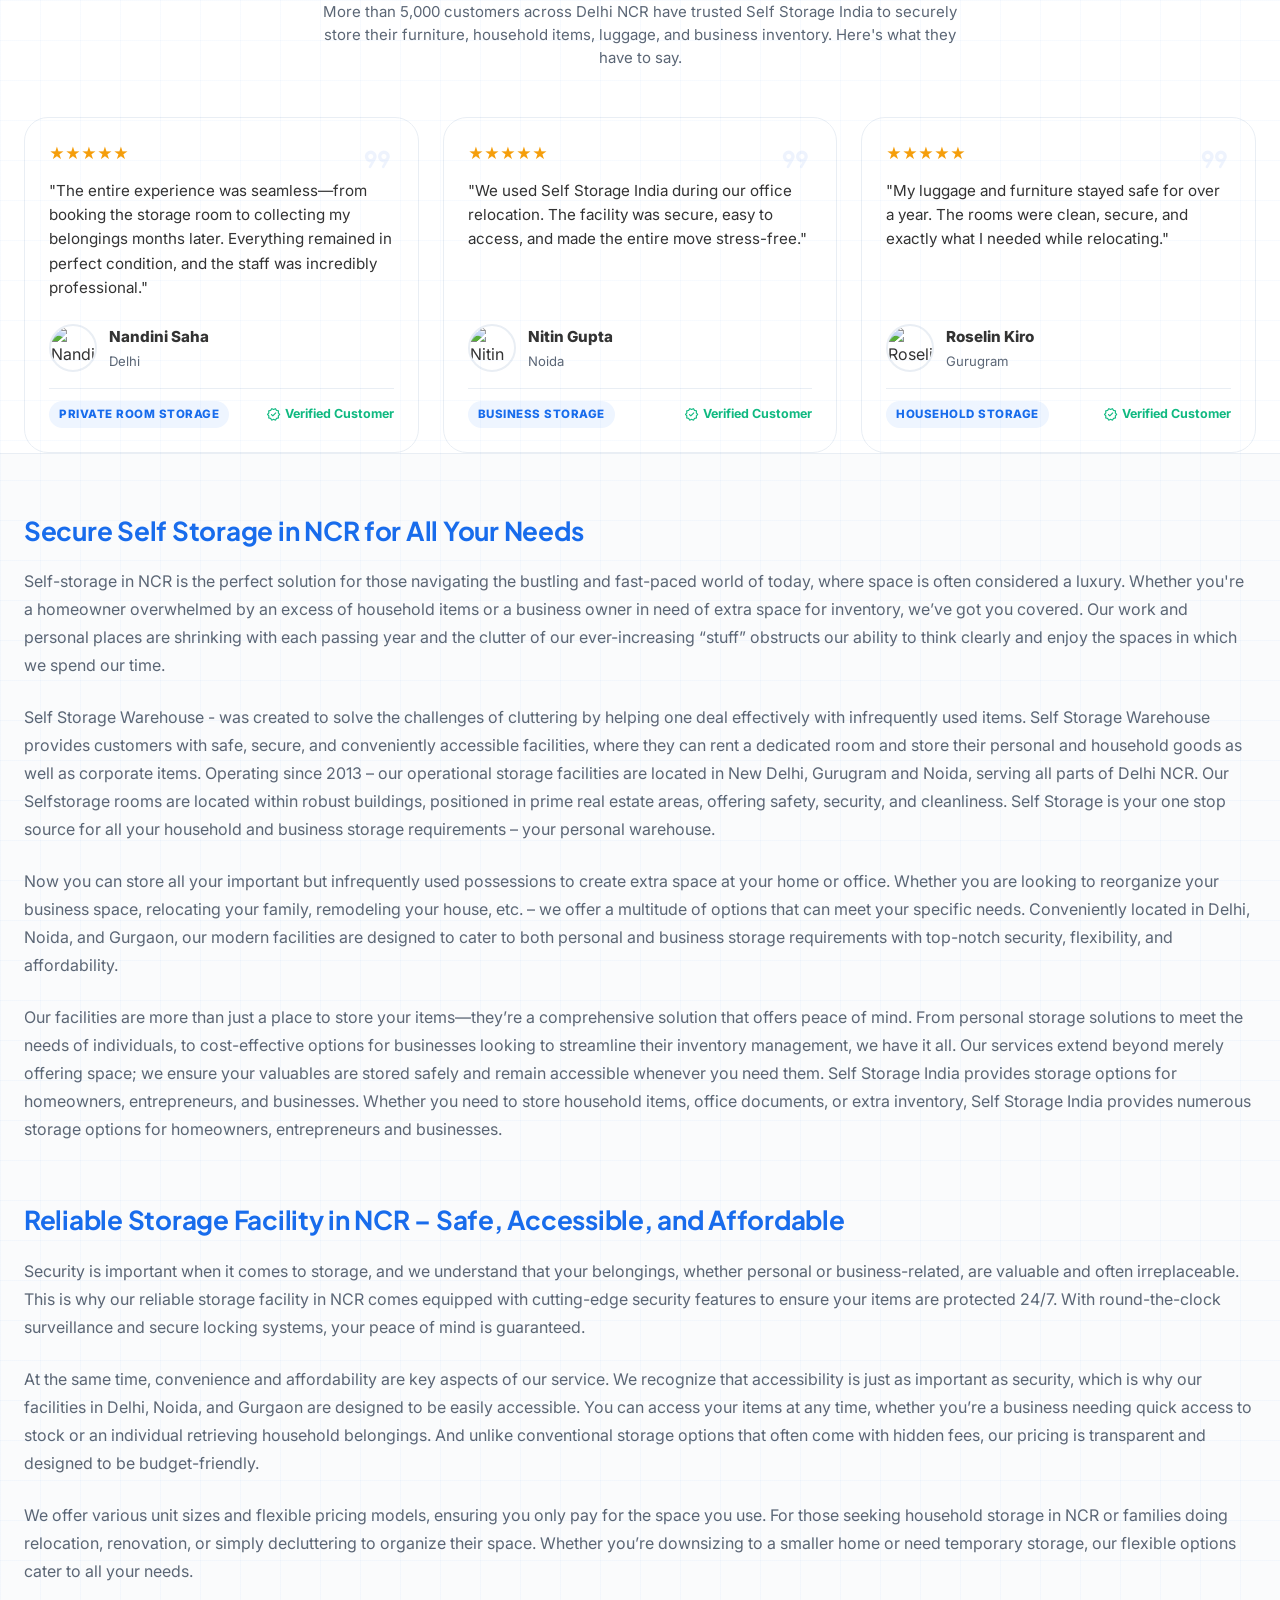
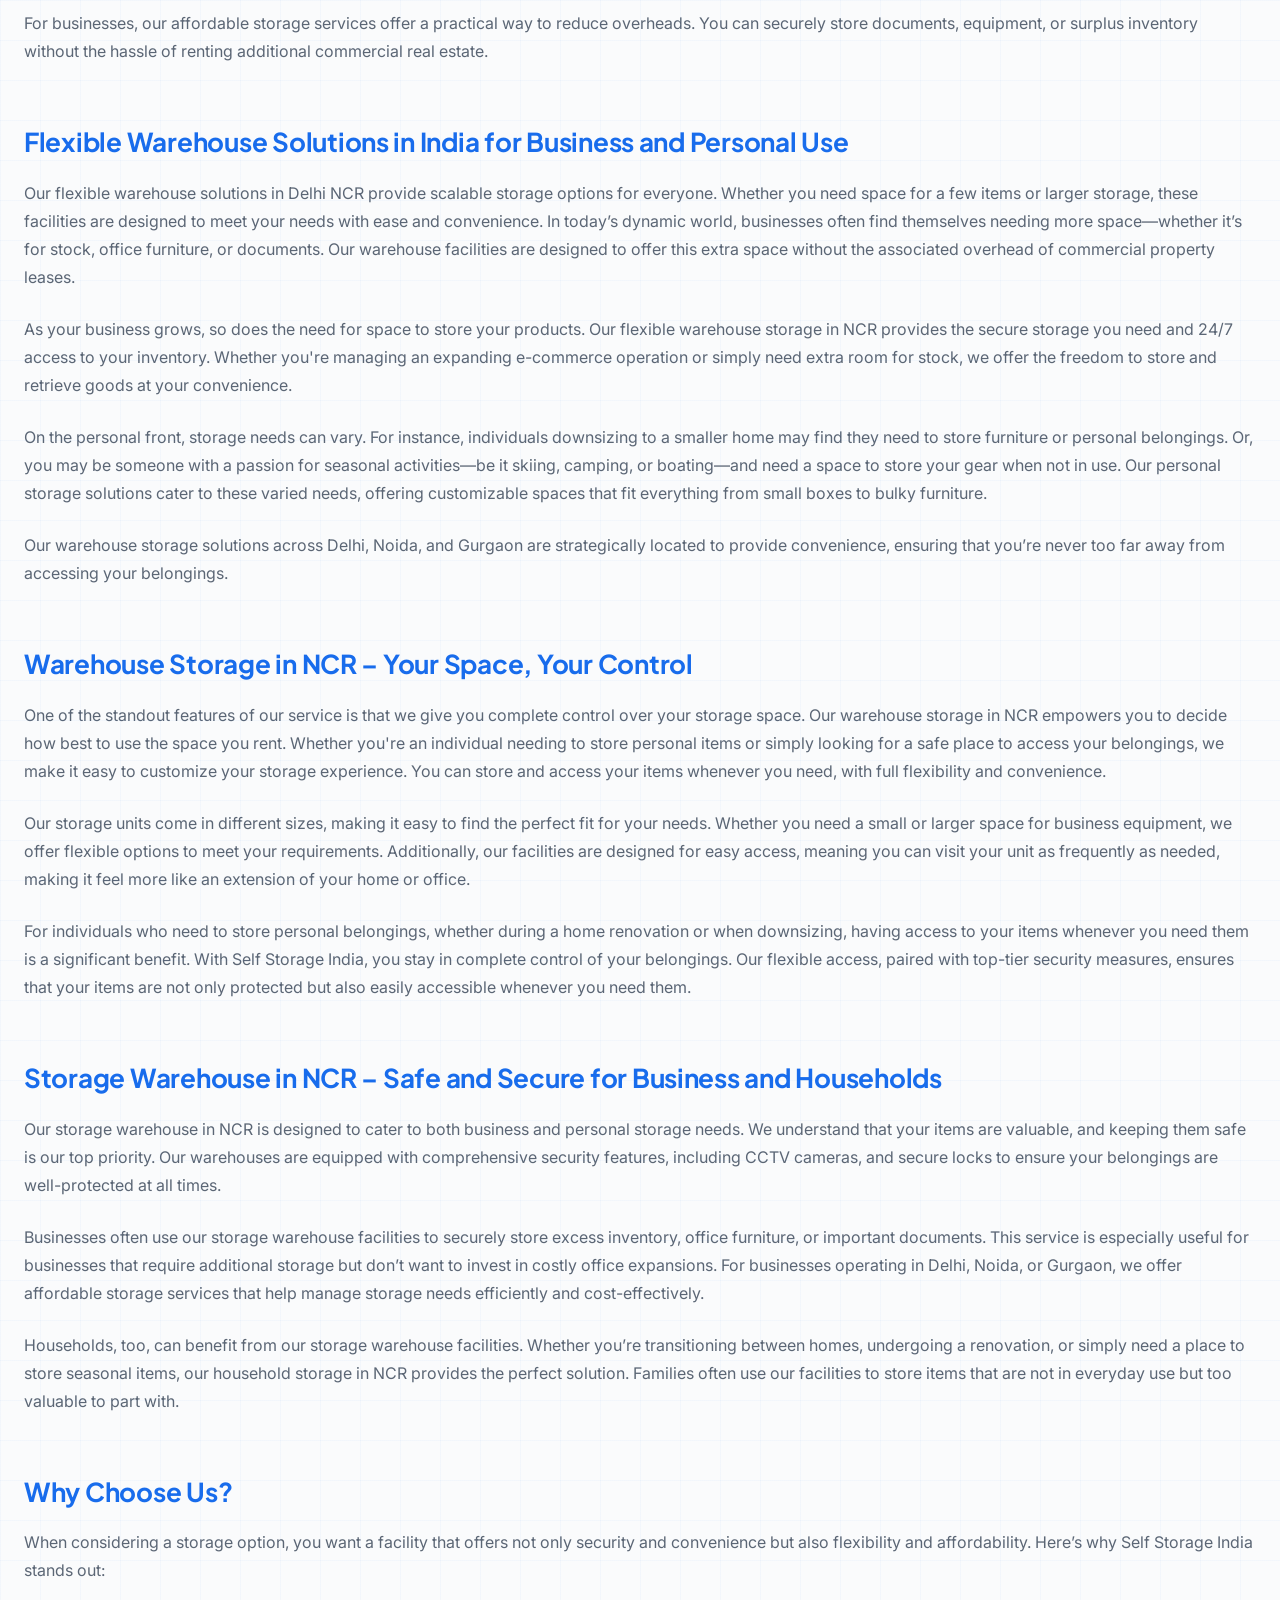
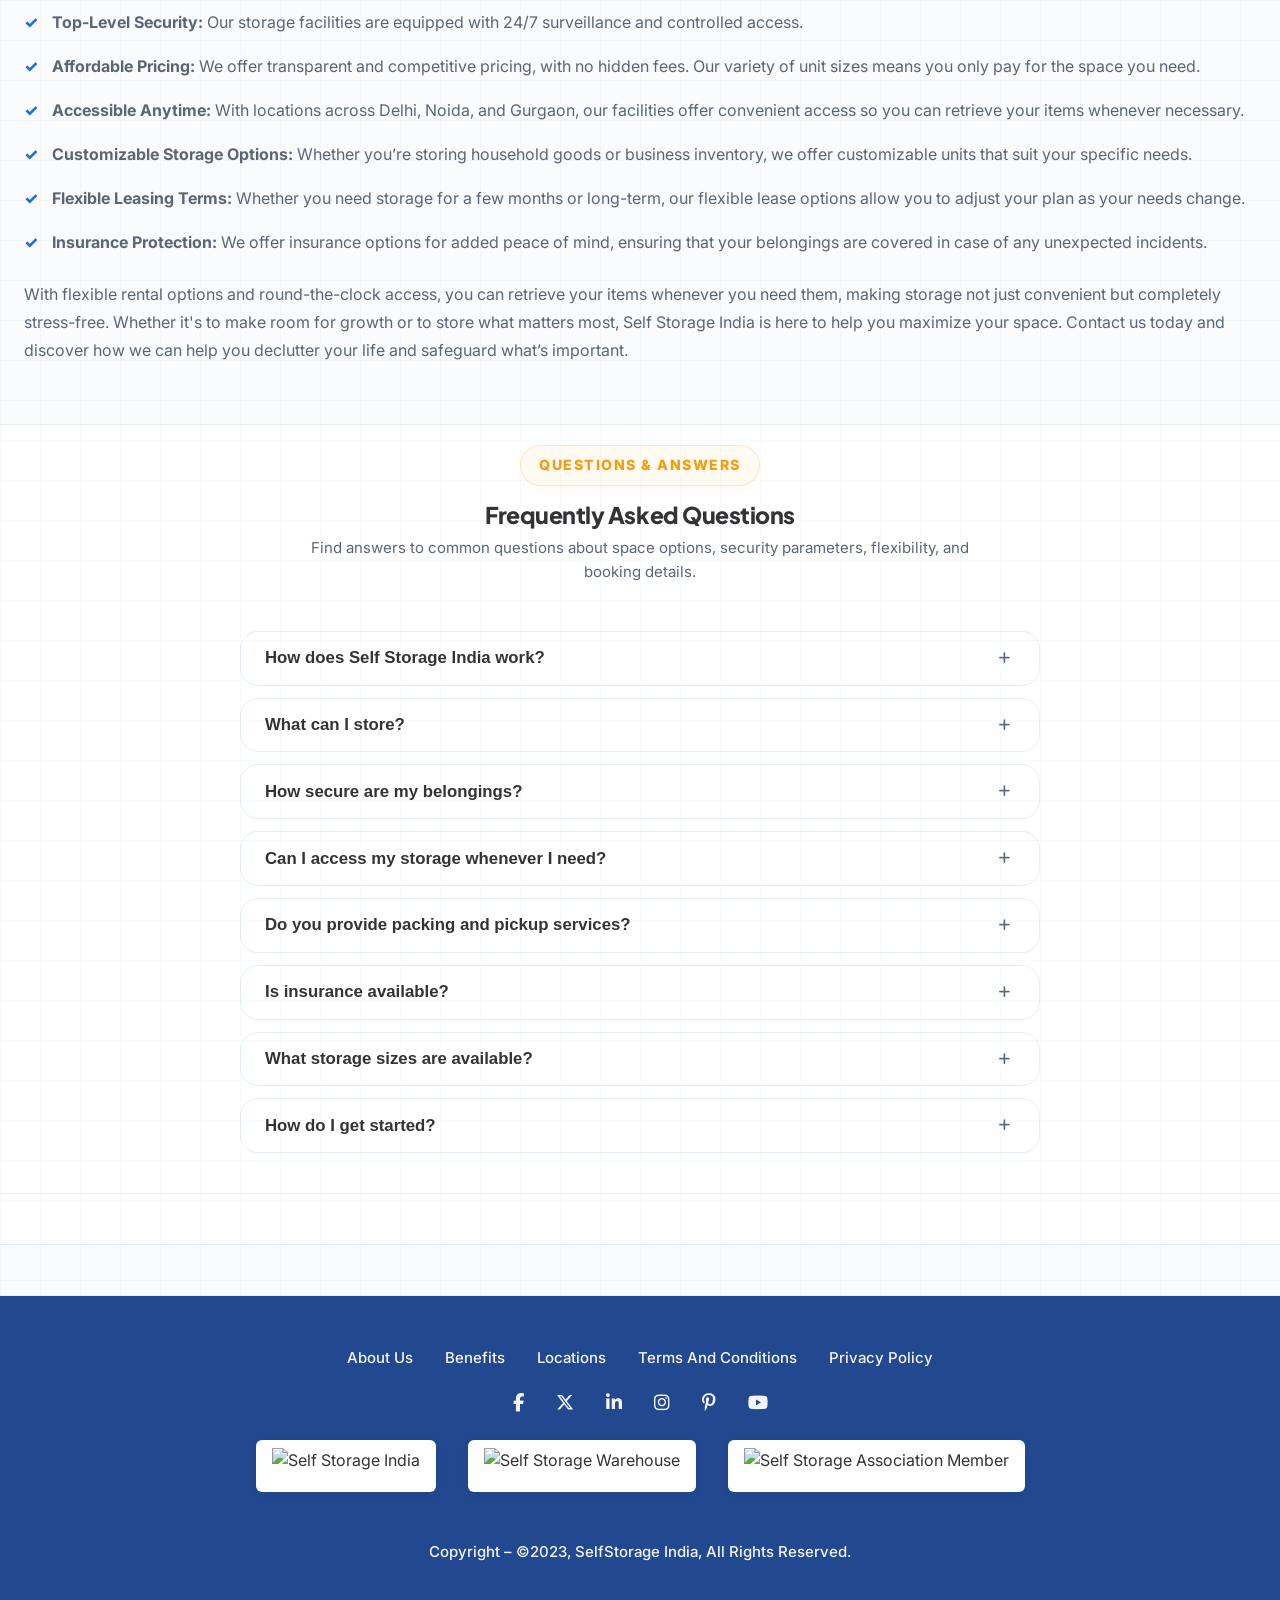
==== commit dc8bcc64: "design: move FAQ section below locations section on private rooms page and revert homepage FAQ shift" ====
--- a/index.html
+++ b/index.html
@@ -903,107 +903,6 @@
             </div>
         </section>
 
-        <!-- FAQ Section -->
-        <section id="faq" class="faq-section">
-            <div class="container">
-                <div class="section-header-centered" style="max-width: 700px; margin-bottom: var(--space-3xl);">
-                    <span class="calc-tag">QUESTIONS & ANSWERS</span>
-                    <h2>Frequently Asked Questions</h2>
-                    <p>Find answers to common questions about space options, security parameters, flexibility, and booking details.</p>
-                </div>
-
-                <!-- Center Accordion Container (max-width: 800px) -->
-                <div class="faq-accordions-centered-container">
-                    <!-- Accordion 1 -->
-                    <div class="faq-accordion-item shadow-sm">
-                        <button class="faq-trigger" onclick="toggleFaq(this)">
-                            <span>How does Self Storage India work?</span>
-                            <span class="material-symbols-rounded accordion-arrow">add</span>
-                        </button>
-                        <div class="faq-content-box">
-                            <p>Select your desired room size, pack your items (or request our team's help), and move them in. You lock the room and keep the key, ensuring complete privacy and exclusive access.</p>
-                        </div>
-                    </div>
-
-                    <!-- Accordion 2 -->
-                    <div class="faq-accordion-item shadow-sm">
-                        <button class="faq-trigger" onclick="toggleFaq(this)">
-                            <span>What can I store?</span>
-                            <span class="material-symbols-rounded accordion-arrow">add</span>
-                        </button>
-                        <div class="faq-content-box">
-                            <p>You can store household furniture, appliances, electronics, business inventory, documents, office equipment, luggage, and packed boxes. Prohibited items include hazardous, illegal, or perishable goods.</p>
-                        </div>
-                    </div>
-
-                    <!-- Accordion 3 -->
-                    <div class="faq-accordion-item shadow-sm">
-                        <button class="faq-trigger" onclick="toggleFaq(this)">
-                            <span>How secure are my belongings?</span>
-                            <span class="material-symbols-rounded accordion-arrow">add</span>
-                        </button>
-                        <div class="faq-content-box">
-                            <p>Our facilities feature 24/7 CCTV surveillance, perimeter alarms, secure access control, fire safety measures, and on-site security guards. You hold the only key to your lock.</p>
-                        </div>
-                    </div>
-
-                    <!-- Accordion 4 -->
-                    <div class="faq-accordion-item shadow-sm">
-                        <button class="faq-trigger" onclick="toggleFaq(this)">
-                            <span>Can I access my storage whenever I need?</span>
-                            <span class="material-symbols-rounded accordion-arrow">add</span>
-                        </button>
-                        <div class="faq-content-box">
-                            <p>Yes! We offer easy access 7 days a week during our extended operating hours, allowing you to retrieve or add items whenever it's convenient.</p>
-                        </div>
-                    </div>
-
-                    <!-- Accordion 5 -->
-                    <div class="faq-accordion-item shadow-sm">
-                        <button class="faq-trigger" onclick="toggleFaq(this)">
-                            <span>Do you provide packing and pickup services?</span>
-                            <span class="material-symbols-rounded accordion-arrow">add</span>
-                        </button>
-                        <div class="faq-content-box">
-                            <p>Yes, we offer professional packing and door-to-door pickup services across Delhi NCR, making your storage transition completely hassle-free.</p>
-                        </div>
-                    </div>
-
-                    <!-- Accordion 6 -->
-                    <div class="faq-accordion-item shadow-sm">
-                        <button class="faq-trigger" onclick="toggleFaq(this)">
-                            <span>Is insurance available?</span>
-                            <span class="material-symbols-rounded accordion-arrow">add</span>
-                        </button>
-                        <div class="faq-content-box">
-                            <p>Yes, we offer flexible insurance options to protect your stored goods against unforeseen events, giving you complete peace of mind.</p>
-                        </div>
-                    </div>
-
-                    <!-- Accordion 7 -->
-                    <div class="faq-accordion-item shadow-sm">
-                        <button class="faq-trigger" onclick="toggleFaq(this)">
-                            <span>What storage sizes are available?</span>
-                            <span class="material-symbols-rounded accordion-arrow">add</span>
-                        </button>
-                        <div class="faq-content-box">
-                            <p>We offer a wide range of unit sizes, from small lockers for personal items or documents, up to large rooms capable of storing 3BHK+ households or business stocks.</p>
-                        </div>
-                    </div>
-                    <!-- Accordion 8 -->
-                    <div class="faq-accordion-item shadow-sm">
-                        <button class="faq-trigger" onclick="toggleFaq(this)">
-                            <span>How do I get started?</span>
-                            <span class="material-symbols-rounded accordion-arrow">add</span>
-                        </button>
-                        <div class="faq-content-box">
-                            <p>Simply request a callback, use our online size calculator, or visit one of our facilities. Our storage specialists will help you select the perfect unit and arrange your move-in.</p>
-                        </div>
-                    </div>
-                </div>
-            </div>
-        </section>
-
         <!-- Testimonials Section -->
         <section id="testimonials" class="testimonials-section">
             <div class="container">
@@ -1151,7 +1050,106 @@
             </div>
         </section>
 
-
+        <!-- FAQ Section -->
+        <section id="faq" class="faq-section">
+            <div class="container">
+                <div class="section-header-centered" style="max-width: 700px; margin-bottom: var(--space-3xl);">
+                    <span class="calc-tag">QUESTIONS & ANSWERS</span>
+                    <h2>Frequently Asked Questions</h2>
+                    <p>Find answers to common questions about space options, security parameters, flexibility, and booking details.</p>
+                </div>
+
+                <!-- Center Accordion Container (max-width: 800px) -->
+                <div class="faq-accordions-centered-container">
+                    <!-- Accordion 1 -->
+                    <div class="faq-accordion-item shadow-sm">
+                        <button class="faq-trigger" onclick="toggleFaq(this)">
+                            <span>How does Self Storage India work?</span>
+                            <span class="material-symbols-rounded accordion-arrow">add</span>
+                        </button>
+                        <div class="faq-content-box">
+                            <p>Select your desired room size, pack your items (or request our team's help), and move them in. You lock the room and keep the key, ensuring complete privacy and exclusive access.</p>
+                        </div>
+                    </div>
+
+                    <!-- Accordion 2 -->
+                    <div class="faq-accordion-item shadow-sm">
+                        <button class="faq-trigger" onclick="toggleFaq(this)">
+                            <span>What can I store?</span>
+                            <span class="material-symbols-rounded accordion-arrow">add</span>
+                        </button>
+                        <div class="faq-content-box">
+                            <p>You can store household furniture, appliances, electronics, business inventory, documents, office equipment, luggage, and packed boxes. Prohibited items include hazardous, illegal, or perishable goods.</p>
+                        </div>
+                    </div>
+
+                    <!-- Accordion 3 -->
+                    <div class="faq-accordion-item shadow-sm">
+                        <button class="faq-trigger" onclick="toggleFaq(this)">
+                            <span>How secure are my belongings?</span>
+                            <span class="material-symbols-rounded accordion-arrow">add</span>
+                        </button>
+                        <div class="faq-content-box">
+                            <p>Our facilities feature 24/7 CCTV surveillance, perimeter alarms, secure access control, fire safety measures, and on-site security guards. You hold the only key to your lock.</p>
+                        </div>
+                    </div>
+
+                    <!-- Accordion 4 -->
+                    <div class="faq-accordion-item shadow-sm">
+                        <button class="faq-trigger" onclick="toggleFaq(this)">
+                            <span>Can I access my storage whenever I need?</span>
+                            <span class="material-symbols-rounded accordion-arrow">add</span>
+                        </button>
+                        <div class="faq-content-box">
+                            <p>Yes! We offer easy access 7 days a week during our extended operating hours, allowing you to retrieve or add items whenever it's convenient.</p>
+                        </div>
+                    </div>
+
+                    <!-- Accordion 5 -->
+                    <div class="faq-accordion-item shadow-sm">
+                        <button class="faq-trigger" onclick="toggleFaq(this)">
+                            <span>Do you provide packing and pickup services?</span>
+                            <span class="material-symbols-rounded accordion-arrow">add</span>
+                        </button>
+                        <div class="faq-content-box">
+                            <p>Yes, we offer professional packing and door-to-door pickup services across Delhi NCR, making your storage transition completely hassle-free.</p>
+                        </div>
+                    </div>
+
+                    <!-- Accordion 6 -->
+                    <div class="faq-accordion-item shadow-sm">
+                        <button class="faq-trigger" onclick="toggleFaq(this)">
+                            <span>Is insurance available?</span>
+                            <span class="material-symbols-rounded accordion-arrow">add</span>
+                        </button>
+                        <div class="faq-content-box">
+                            <p>Yes, we offer flexible insurance options to protect your stored goods against unforeseen events, giving you complete peace of mind.</p>
+                        </div>
+                    </div>
+
+                    <!-- Accordion 7 -->
+                    <div class="faq-accordion-item shadow-sm">
+                        <button class="faq-trigger" onclick="toggleFaq(this)">
+                            <span>What storage sizes are available?</span>
+                            <span class="material-symbols-rounded accordion-arrow">add</span>
+                        </button>
+                        <div class="faq-content-box">
+                            <p>We offer a wide range of unit sizes, from small lockers for personal items or documents, up to large rooms capable of storing 3BHK+ households or business stocks.</p>
+                        </div>
+                    </div>
+                    <!-- Accordion 8 -->
+                    <div class="faq-accordion-item shadow-sm">
+                        <button class="faq-trigger" onclick="toggleFaq(this)">
+                            <span>How do I get started?</span>
+                            <span class="material-symbols-rounded accordion-arrow">add</span>
+                        </button>
+                        <div class="faq-content-box">
+                            <p>Simply request a callback, use our online size calculator, or visit one of our facilities. Our storage specialists will help you select the perfect unit and arrange your move-in.</p>
+                        </div>
+                    </div>
+                </div>
+            </div>
+        </section>
 
         </main>
 
